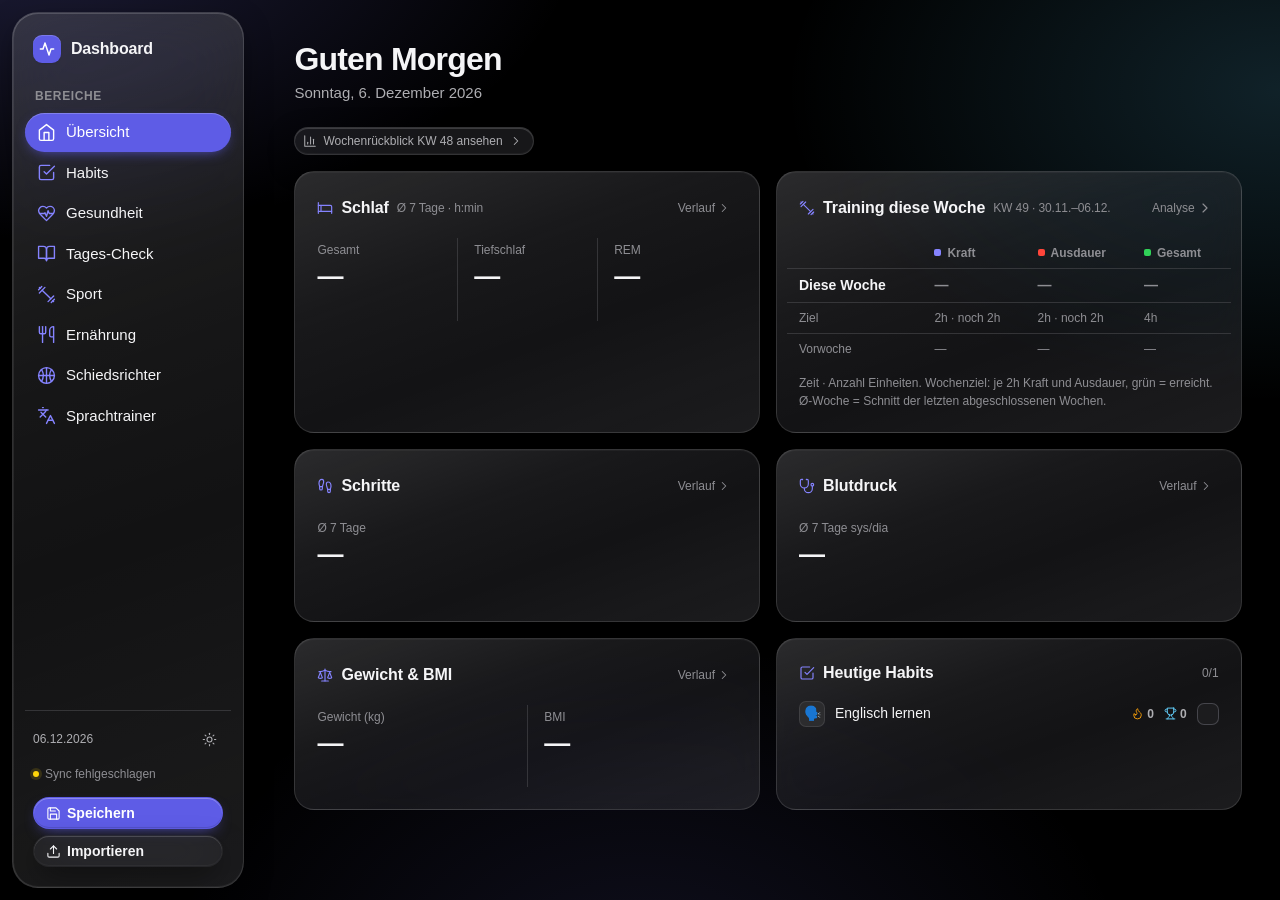
==== index.html @ 68d7990c "Analytics-Diagramme einheitlich: Farben aus Design-Tokens, Ziel-/Trendlinien, Tooltips im App-Stil C" ====
<!DOCTYPE html>
<html lang="de">
<head>
<meta charset="UTF-8">
<meta name="viewport" content="width=device-width, initial-scale=1.0, viewport-fit=cover">
<meta name="theme-color" content="#000000">
<meta name="apple-mobile-web-app-capable" content="yes">
<meta name="apple-mobile-web-app-status-bar-style" content="black-translucent">
<meta name="apple-mobile-web-app-title" content="Dashboard">
<title>Mein Dashboard</title>
<script src="vendor/chart-4.4.0.umd.min.js"></script>
<style>
  /* ===== Design-Tokens ===== */
  /* Apple-Systemfarben (iOS), Glas-Material nur für Navigation und Bedienelemente – Inhalte liegen auf ruhigen Karten */
  :root {
    --bg: #000000;
    --surface: #1c1c1e;
    --surface2: #2c2c2e;
    --surface3: #3a3a3c;
    --border: rgba(84,84,88,0.5);
    --border-strong: rgba(120,120,128,0.45);
    --card-edge: rgba(255,255,255,0.06);
    --accent: #8583ff;
    --accent-hover: #9795ff;
    --accent-soft: rgba(133,131,255,0.18);
    --accent-fill: #5e5ce6; --accent-fill-hover: #5250d8;  /* Flächen mit weißer Schrift: ≥ 4,5:1 */
    --accent2: #64d2ff;
    --green: #30d158;
    --red: #ff453a;
    --yellow: #ffd60a;
    --green-soft: rgba(48,209,88,0.15);
    --red-soft: rgba(255,69,58,0.15);
    --yellow-soft: rgba(255,214,10,0.14);
    --meal-fruehstueck: #ff9f0a; --meal-mittag: #30d158; --meal-abend: #8583ff; --meal-snack: #ff375f;
    --text: #f5f5f7;
    --text-2: #aeaeb2;
    --muted: #8e8e93;
    --radius: 20px;
    --radius-sm: 12px;
    --shadow: inset 0 1px 0 rgba(255,255,255,0.04);
    --shadow-lg: 0 24px 64px -12px rgba(0,0,0,0.7);
    /* Liquid Glass */
    --glass: rgba(44,44,48,0.52);
    --glass-strong: rgba(30,30,32,0.82);
    --glass-edge: rgba(255,255,255,0.12);
    --glass-hl: rgba(255,255,255,0.16);
    --glass-shadow: 0 10px 30px -6px rgba(0,0,0,0.55);
    --glass-blur: blur(24px) saturate(180%);
    --card-glass: rgba(38,38,42,0.5);
    --card-blur: blur(18px) saturate(170%);
    --glass-sheen: linear-gradient(160deg, rgba(255,255,255,0.10), rgba(255,255,255,0.02) 38%, transparent 60%, rgba(255,255,255,0.04));
    --seg-thumb: rgba(118,118,128,0.42);
    --font: -apple-system, BlinkMacSystemFont, 'SF Pro Text', 'Segoe UI', Roboto, 'Helvetica Neue', sans-serif;
    color-scheme: dark;
  }
  :root.light {
    --bg: #f2f2f7;
    --surface: #ffffff;
    --surface2: #f2f2f7;
    --surface3: #e5e5ea;
    --border: rgba(60,60,67,0.14);
    --border-strong: rgba(60,60,67,0.26);
    --card-edge: rgba(0,0,0,0.04);
    --accent: #5856d6;
    --accent-hover: #4b49c8;
    --accent-soft: rgba(88,86,214,0.1);
    --accent-fill: #5856d6; --accent-fill-hover: #4b49c8;
    --accent2: #0071a4;
    --green: #248a3d;
    --red: #d70015;
    --yellow: #b25000;
    --green-soft: rgba(36,138,61,0.1);
    --red-soft: rgba(215,0,21,0.08);
    --yellow-soft: rgba(255,149,0,0.12);
    --meal-fruehstueck: #c93400; --meal-mittag: #248a3d; --meal-abend: #5856d6; --meal-snack: #d30f45;
    --text: #1d1d1f;
    --text-2: #48484a;
    --muted: #6e6e73;
    --shadow: 0 1px 2px rgba(0,0,0,0.04), 0 6px 20px -8px rgba(0,0,0,0.08);
    --shadow-lg: 0 20px 50px -10px rgba(0,0,0,0.18);
    --glass: rgba(255,255,255,0.6);
    --glass-strong: rgba(250,250,252,0.86);
    --glass-edge: rgba(255,255,255,0.75);
    --glass-hl: rgba(255,255,255,0.95);
    --glass-shadow: 0 8px 28px -6px rgba(0,0,0,0.14), 0 1px 2px rgba(0,0,0,0.05);
    --card-glass: rgba(255,255,255,0.58);
    --glass-sheen: linear-gradient(160deg, rgba(255,255,255,0.7), rgba(255,255,255,0.15) 40%, transparent 62%, rgba(255,255,255,0.3));
    --seg-thumb: #ffffff;
    color-scheme: light;
  }
  * { box-sizing: border-box; margin: 0; padding: 0; }
  html { -webkit-text-size-adjust: 100%; }
  body { background: var(--bg); color: var(--text); font-family: var(--font); font-size: 14px; line-height: 1.5; min-height: 100vh; overflow-x: hidden; -webkit-font-smoothing: antialiased; -moz-osx-font-smoothing: grayscale; }
  /* Farbiger Grund, damit das Glas etwas zum Brechen hat */
  body::before { content: ''; position: fixed; inset: 0; z-index: -1; pointer-events: none; background: radial-gradient(900px 520px at 0% -10%, color-mix(in srgb, var(--accent) 24%, transparent), transparent 65%), radial-gradient(760px 480px at 100% 10%, color-mix(in srgb, var(--accent2) 16%, transparent), transparent 65%), radial-gradient(700px 500px at 50% 110%, color-mix(in srgb, var(--accent) 12%, transparent), transparent 70%); }
  button, input, select, textarea { font-family: inherit; }
  ::selection { background: var(--accent-soft); }
  :focus-visible { outline: 2px solid var(--accent); outline-offset: 2px; }

  /* Icons (SVG-Sprite) */
  .i { width: 16px; height: 16px; flex-shrink: 0; fill: none; stroke: currentColor; stroke-width: 1.75; stroke-linecap: round; stroke-linejoin: round; vertical-align: -3px; }

  /* ===== Layout ===== */
  .app { display: flex; min-height: 100vh; }
  .sidebar { width: 232px; border-radius: 26px; padding: 20px 12px; position: fixed; top: 12px; left: 12px; height: calc(100vh - 24px); display: flex; flex-direction: column; z-index: 10; }
  .main { margin-left: 256px; padding: 40px clamp(24px, 3vw, 40px) 48px; flex: 1; max-width: 1280px; min-width: 0; } /* min-width:0 – sonst drücken breite Tabellen das Flex-Kind über den Viewport hinaus */
  .logo { display: flex; align-items: center; gap: 10px; padding: 2px 8px 20px; font-size: 16px; font-weight: 600; letter-spacing: -0.2px; color: var(--text); }
  .logo-mark { width: 28px; height: 28px; border-radius: 9px; background: var(--accent-fill); color: #fff; display: inline-flex; align-items: center; justify-content: center; box-shadow: inset 0 1px 0 rgba(255,255,255,0.18), 0 1px 2px rgba(0,0,0,0.06); }
  .logo-mark .i { width: 16px; height: 16px; stroke-width: 2.2; vertical-align: 0; }
  .nav-label { font-size: 12px; font-weight: 600; color: var(--muted); letter-spacing: 0.6px; text-transform: uppercase; padding: 4px 10px 8px; }
  /* Navigation sind echte Buttons (Tastatur, VoiceOver) – Browser-Button-Optik zurücksetzen */
  .nav-item, .tab-item { background: none; border: 0; font-family: inherit; line-height: inherit; }
  .nav-item { width: 100%; text-align: left; }
  .nav-item { position: relative; display: flex; align-items: center; gap: 10px; padding: 8px 12px; margin-bottom: 2px; cursor: pointer; color: var(--text); font-size: 15px; font-weight: 500; border-radius: 999px; user-select: none; transition: background 0.2s ease, color 0.2s ease; }
  .nav-item .i { width: 19px; height: 19px; color: var(--accent); }
  .nav-item:hover { background: color-mix(in srgb, var(--text) 7%, transparent); }
  .nav-item.active { color: #fff; background: var(--accent-fill); box-shadow: inset 0 1px 0 rgba(255,255,255,0.22), 0 4px 14px -6px var(--accent-fill); }
    .nav-item.active .i { color: #fff; }
  .sidebar-footer { margin-top: auto; padding: 14px 8px 0; border-top: 1px solid var(--border); display: flex; flex-direction: column; gap: 6px; }
  .sidebar-meta { display: flex; align-items: center; justify-content: space-between; gap: 8px; margin-bottom: 6px; }
  .date-display { font-size: 12px; color: var(--text-2); font-weight: 500; font-variant-numeric: tabular-nums; }
  .sync-status { display: inline-flex; align-items: center; gap: 6px; font-size: 12px; color: var(--muted); }
  .sync-status::before { content: ''; width: 6px; height: 6px; border-radius: 50%; background: var(--muted); flex-shrink: 0; }
  .sync-status.ok::before { background: var(--green); box-shadow: 0 0 0 3px var(--green-soft); }
  .sync-status.warn::before { background: var(--yellow); box-shadow: 0 0 0 3px var(--yellow-soft); }
  .sidebar-footer .btn { width: 100%; justify-content: flex-start; }
  .sidebar-actions { display: grid; grid-template-columns: 1fr 1fr; gap: 6px; }
  .sidebar-actions .btn { justify-content: center; }

  /* Mobile-Kopfzeile & Tab-Leiste (nur auf kleinen Screens sichtbar) */
  .mobile-header { display: none; }
  .tabbar { display: none; }

  /* ===== Liquid Glass: Navigation & Bedienelemente ===== */
  .sidebar, .mobile-header, .tabbar, .subnav, .seg, .btn-secondary, .review-link, .toast, .modal, .mobile-actions .btn {
    background: var(--glass); -webkit-backdrop-filter: var(--glass-blur); backdrop-filter: var(--glass-blur);
    border: 1px solid var(--glass-edge); box-shadow: inset 0 1px 0 var(--glass-hl), inset 0 -1px 0 rgba(255,255,255,0.04), var(--glass-shadow);
  }
  .modal { background: var(--glass-strong); box-shadow: inset 0 1px 0 var(--glass-hl), var(--shadow-lg); }
  .subnav, .seg { box-shadow: inset 0 1px 0 var(--glass-hl), 0 1px 3px rgba(0,0,0,0.08); }
  .mobile-actions .btn-primary { background: var(--accent-fill); border-color: transparent; }
  /* Dock: dünneres Glas mit Lichtkante oben und Glanz, damit der Grund durchscheint */
  .sidebar, .tabbar { background: var(--glass-sheen), color-mix(in srgb, var(--glass) 78%, transparent); -webkit-backdrop-filter: blur(30px) saturate(200%); backdrop-filter: blur(30px) saturate(200%); box-shadow: inset 0 1px 0 var(--glass-hl), inset 1px 0 0 color-mix(in srgb, var(--glass-hl) 50%, transparent), inset 0 -1px 0 rgba(255,255,255,0.06), var(--glass-shadow); }
  /* Kacheln: Glas statt deckender Fläche */
  .card, .subnav-tiles .subnav-btn { background: var(--glass-sheen), var(--card-glass); -webkit-backdrop-filter: var(--card-blur, var(--glass-blur)); backdrop-filter: var(--card-blur, var(--glass-blur)); border-color: var(--glass-edge); box-shadow: inset 0 1px 0 var(--glass-hl), var(--glass-shadow); }
  /* Wer weniger Transparenz eingestellt hat, bekommt deckende Flächen */
  @media (prefers-reduced-transparency: reduce) {
    :root, :root.light { --glass: var(--surface); --glass-strong: var(--surface); --card-glass: var(--surface); --glass-sheen: none; }
    .card, .subnav-tiles .subnav-btn, .sidebar, .mobile-header, .tabbar, .subnav, .seg, .btn-secondary, .review-link, .toast, .modal, .modal-actions, .mobile-actions .btn { -webkit-backdrop-filter: none; backdrop-filter: none; }
    body::before { display: none; }
  }

  /* ===== Pages ===== */
  .page { display: none; }
  .page.active { display: block; }
  .page-title { font-size: 32px; font-weight: 700; letter-spacing: -0.8px; line-height: 1.2; margin-bottom: 4px; }
  .page-sub { color: var(--text-2); font-size: 15px; margin-bottom: 28px; }

  /* ===== Cards ===== */
  .card { border: 1px solid var(--glass-edge); border-radius: var(--radius); padding: 22px; box-shadow: var(--shadow); }
  .card-title { display: flex; align-items: center; gap: 8px; font-size: 16px; font-weight: 600; color: var(--text); letter-spacing: -0.1px; margin-bottom: 16px; }
  .card-sub { color: var(--muted); font-weight: 500; font-size: 12px; }
  .card-title .i { color: var(--accent); }
  .section-header .card-title { margin-bottom: 0; }
  .card-foot { font-size: 12px; color: var(--muted); margin-top: 10px; }
  .gap-hint { margin: -8px 0 16px; font-size: 12px; color: var(--yellow); }
  .gap-hint[hidden] { display: none; }
  /* Wochenrückblick (montags oben auf der Übersicht) */
  .review-link { display: inline-flex; align-items: center; gap: 6px; margin: -8px 0 16px; padding: 6px 10px 6px 8px; border-radius: 999px; color: var(--text-2); font-size: 12px; font-weight: 500; cursor: pointer; }
  .review-link .i { width: 14px; height: 14px; vertical-align: 0; }
  .review-link:hover { color: var(--text); border-color: var(--border-strong); }
  .review-link[hidden], .week-review[hidden] { display: none; }
  .week-review { margin-bottom: 16px; }
  .week-review-nav { margin-left: auto; display: flex; gap: 2px; }
  .week-review-nav .icon-btn:hover { background: var(--surface2); color: var(--text); }
  .week-review-nav .icon-btn:disabled { opacity: .35; cursor: default; background: transparent; }
  /* Kopf: Ring mit erreichten Wochenzielen + Fazit, Fläche je nach Gesamtton getönt */
  .wr-hero { display: flex; gap: 16px; align-items: center; margin-bottom: 12px; padding: 16px; border-radius: var(--radius-sm); border: 1px solid var(--border); background: linear-gradient(135deg, var(--surface3), var(--surface2)); }
  .wr-hero.tone-good { background: linear-gradient(135deg, var(--green-soft), var(--surface2) 70%); border-color: color-mix(in srgb, var(--green) 30%, var(--border)); }
  .wr-hero.tone-warn { background: linear-gradient(135deg, var(--yellow-soft), var(--surface2) 70%); border-color: color-mix(in srgb, var(--yellow) 30%, var(--border)); }
  .wr-hero.tone-bad { background: linear-gradient(135deg, var(--red-soft), var(--surface2) 70%); border-color: color-mix(in srgb, var(--red) 30%, var(--border)); }
  .wr-ring { position: relative; flex: none; width: 88px; height: 88px; }
  .wr-ring svg { width: 100%; height: 100%; }
  .wr-ring circle { fill: none; stroke-width: 7; }
  .wr-ring .bg { stroke: var(--border); }
  .wr-ring .fg { stroke: var(--accent); stroke-linecap: round; transition: stroke-dasharray .6s ease-out; }
  .wr-ring.is-good .fg { stroke: var(--green); }
  .wr-ring.is-warn .fg { stroke: var(--yellow); }
  .wr-ring.is-bad .fg { stroke: var(--red); }
  .wr-ring-txt { position: absolute; inset: 0; display: flex; flex-direction: column; align-items: center; justify-content: center; line-height: 1.1; }
  .wr-ring-txt b { font-size: 26px; font-weight: 800; color: var(--text); font-variant-numeric: tabular-nums; }
  .wr-ring-txt span { font-size: 11px; color: var(--muted); }
  .wr-hero-main { display: flex; flex-direction: column; gap: 6px; min-width: 0; }
  .wr-hero-kicker { display: flex; flex-wrap: wrap; gap: 4px 8px; align-items: baseline; font-size: 12px; font-weight: 600; color: var(--muted); }
  .wr-hero-verdict { font-size: 17px; font-weight: 700; color: var(--text); line-height: 1.35; }
  .wr-hero-pills { display: flex; flex-wrap: wrap; gap: 6px; }
  .wr-pill { display: inline-flex; align-items: center; gap: 6px; padding: 3px 10px; border-radius: 999px; font-size: 12px; font-weight: 500; color: var(--text-2); background: var(--surface); border: 1px solid var(--border); }
  .wr-pill b { font-weight: 700; font-variant-numeric: tabular-nums; }
  .wr-pill .i { width: 13px; height: 13px; }
  .wr-pill.watch { color: var(--yellow); background: var(--yellow-soft); border-color: transparent; }
  .wr-pill.alert { color: var(--red); background: var(--red-soft); border-color: transparent; }
  .up { color: var(--green); } .down { color: var(--red); }
  @media (max-width: 600px) {
    .wr-hero { gap: 12px; padding: 12px; align-items: flex-start; }
    .wr-ring { width: 72px; height: 72px; }
    .wr-ring-txt b { font-size: 22px; }
    .wr-hero-verdict { font-size: 15px; }
  }
  @media (prefers-reduced-motion: reduce) { .wr-ring .fg { transition: none; } }
  .wr-summary { display: flex; flex-direction: column; gap: 6px; margin-bottom: 12px; padding: 12px; border-radius: var(--radius-sm); background: var(--surface2); border: 1px solid var(--border); }
  .wr-line { display: flex; gap: 12px; align-items: baseline; font-size: 13px; line-height: 1.5; color: var(--text-2); }
  .wr-line b { flex: none; width: 128px; font-size: 12px; font-weight: 600; }
  .wr-line.good b { color: var(--green); }
  .wr-line.watch b { color: var(--yellow); }
  .wr-line.focus b { color: var(--accent); }
  @media (max-width: 600px) { .wr-line { flex-direction: column; gap: 0; } }
  .wr-sub { display: block; margin-top: 2px; font-size: 12px; color: var(--muted); font-weight: 400; line-height: 1.4; }
  .wr-head { font-size: 12px; font-weight: 600; color: var(--muted); }
  .wr-note { font-size: 12px; color: var(--muted); }
  .wr-insights { margin: 12px 0 0; }
  .wr-delta { font-size: 12px; color: var(--muted); font-variant-numeric: tabular-nums; }
  .wr-delta.better { color: var(--green); }
  .wr-delta.worse { color: var(--yellow); }
  /* Lebensstil & Vitalwerte: Name + Werte links, Veränderungsbalken rechts (Mitte = keine Veränderung) */
  .wr-life-grid { display: grid; grid-template-columns: 1fr 1fr; gap: 12px 24px; margin-top: 4px; }
  .wr-group-head { display: flex; justify-content: space-between; align-items: baseline; gap: 8px; padding-bottom: 6px; margin-bottom: 2px; border-bottom: 1px solid var(--border); font-size: 12px; font-weight: 600; color: var(--text-2); }
  .wr-count { display: flex; gap: 8px; font-weight: 700; font-variant-numeric: tabular-nums; }
  .wr-item { display: grid; grid-template-columns: 24px minmax(0, 1fr) 38%; gap: 10px; align-items: center; padding: 6px 0; font-size: 13px; color: var(--text); }
  .wr-item + .wr-item { border-top: 1px solid color-mix(in srgb, var(--border) 50%, transparent); }
  .wr-item .n { min-width: 0; font-weight: 500; }
  .wr-item .v { display: block; font-size: 12px; font-weight: 400; color: var(--muted); font-variant-numeric: tabular-nums; white-space: nowrap; }
  .wr-st { display: grid; place-items: center; width: 24px; height: 24px; border-radius: 50%; font-size: 13px; font-weight: 700; background: var(--surface3); color: var(--muted); }
  .wr-st.st-better { background: var(--green-soft); color: var(--green); }
  .wr-st.st-worse { background: var(--red-soft); color: var(--red); }
  .wr-chg { position: relative; height: 8px; border-radius: 4px; background: var(--surface3); }
  .wr-chg::after { content: ''; position: absolute; left: 50%; top: -3px; bottom: -3px; width: 1px; background: var(--border-strong); }
  .wr-chg > span { position: absolute; top: 0; bottom: 0; background: var(--muted); }
  .wr-chg > .r { left: 50%; border-radius: 0 4px 4px 0; }
  .wr-chg > .l { right: 50%; border-radius: 4px 0 0 4px; }
  .wr-chg > .st-better { background: var(--green); }
  .wr-chg > .st-worse { background: var(--red); }
  .wr-chg > .st-stable { opacity: .5; }
  @media (max-width: 600px) { .wr-life-grid { grid-template-columns: 1fr; } .wr-item { grid-template-columns: 24px minmax(0, 1fr) 34%; } }
  /* Medizinischer Check */
  .wr-flag { display: flex; gap: 10px; align-items: flex-start; padding: 10px 12px; border-radius: var(--radius-sm); font-size: 13px; line-height: 1.45; color: var(--text-2); background: var(--surface3); }
  .wr-flag .i { flex: none; width: 18px; height: 18px; margin-top: 1px; }
  .wr-flag b { display: block; font-size: 13px; font-weight: 700; color: var(--text); }
  .wr-flag.watch { background: var(--yellow-soft); } .wr-flag.watch .i { color: var(--yellow); }
  .wr-flag.alert { background: var(--red-soft); } .wr-flag.alert .i, .wr-flag.alert b { color: var(--red); }
  .wr-flag.good { background: var(--green-soft); } .wr-flag.good .i { color: var(--green); }
  /* Kennzahl-Kacheln: Farbe am linken Rand + Bewertungspille, damit es nicht nur über Farbe läuft */
  .wr-tiles-head { margin: 4px 0 8px; }
  .wr-tiles { display: grid; grid-template-columns: repeat(auto-fill, minmax(200px, 1fr)); gap: 10px; }
  .wr-tile { display: flex; flex-direction: column; gap: 8px; min-width: 0; padding: 12px; border-radius: var(--radius-sm); background: var(--surface2); border: 1px solid var(--border); border-top: 3px solid var(--border-strong); }
  .wr-tile.is-good { border-top-color: var(--green); }
  .wr-tile.is-warn { border-top-color: var(--yellow); }
  .wr-tile.is-bad { border-top-color: var(--red); }
  .wr-tile-top { display: flex; justify-content: space-between; align-items: flex-start; gap: 6px; flex-wrap: wrap; }
  .wr-tile-name { font-size: 12px; font-weight: 600; color: var(--muted); }
  .wr-tile-top [class^="rating-"] { font-size: 11px; padding: 1px 8px 1px 7px; white-space: normal; }
  .wr-tile-val { font-size: 20px; font-weight: 800; color: var(--text); font-variant-numeric: tabular-nums; line-height: 1.25; letter-spacing: -.01em; }
  .wr-goal { height: 6px; border-radius: 3px; background: var(--surface3); overflow: hidden; }
  .wr-goal > span { display: block; height: 100%; border-radius: 3px; background: var(--accent); }
  .wr-tile.is-good .wr-goal > span { background: var(--green); }
  .wr-tile.is-warn .wr-goal > span { background: var(--yellow); }
  .wr-tile.is-bad .wr-goal > span { background: var(--red); }
  .wr-trend { position: relative; height: 30px; }
  .wr-trend svg { display: block; width: 100%; height: 100%; overflow: visible; }
  .wr-trend polyline { fill: none; stroke: var(--accent); stroke-width: 2; stroke-linejoin: round; vector-effect: non-scaling-stroke; }
  .wr-trend polygon { fill: var(--accent-soft); stroke: none; }
  .wr-trend .dot { position: absolute; width: 7px; height: 7px; margin: -3.5px 0 0 -3.5px; border-radius: 50%; background: var(--accent); box-shadow: 0 0 0 2px var(--surface2); }
  .wr-tile-foot { display: flex; flex-direction: column; gap: 2px; font-size: 12px; color: var(--muted); margin-top: auto; padding-top: 8px; border-top: 1px solid var(--border); }
  .wr-tile-delta { white-space: nowrap; }
  .wr-tile-delta .wr-delta { font-size: 13px; font-weight: 700; }
  @media (max-width: 600px) {
    .wr-tiles { grid-template-columns: 1fr 1fr; gap: 8px; }
    .wr-tile { padding: 10px; }
    .wr-tile-val { font-size: 17px; }
  }
  /* Drill-down aus Übersichtskarten */
  .card-link { margin-left: auto; display: inline-flex; align-items: center; gap: 2px; height: 28px; padding: 0 6px 0 8px; border: none; border-radius: 6px; background: transparent; color: var(--muted); font-size: 12px; font-weight: 500; cursor: pointer; white-space: nowrap; position: relative; }
  .card-link::before { content: ''; position: absolute; left: 50%; top: 50%; width: max(100%, 44px); height: 44px; transform: translate(-50%, -50%); }
  .card-link:hover { color: var(--text); background: var(--surface2); }
  .card-title .card-link .i { width: 14px; height: 14px; color: currentColor; vertical-align: 0; }
  .as-of { color: var(--muted); font-weight: 400; }
  .as-of:not(:empty)::before { content: '· '; }

  /* Grid */
  .grid-2 { display: grid; grid-template-columns: 1fr 1fr; gap: 16px; }
  .grid-2 > .card, .grid-3 > .card, .grid-4 > .card, .analytics-grid > .card, .overview-groups > .card, .overview-bottom > .card { min-width: 0; } /* Tabellen in Karten scrollen, statt die Spalte aufzuweiten */
  .grid-3 { display: grid; grid-template-columns: 1fr 1fr 1fr; gap: 16px; }
  .grid-4 { display: grid; grid-template-columns: repeat(auto-fit, minmax(min(100%, 200px), 1fr)); gap: 16px; }
  .col-span-2 { grid-column: span 2; }

  /* ===== Stat / KPI ===== */
  .stat { display: flex; flex-direction: column; align-items: flex-start; gap: 4px; padding: 4px 0; min-width: 0; }
  .stat-label { order: -1; font-size: 12px; color: var(--muted); font-weight: 500; line-height: 1.35; }
  .stat-value { font-size: 28px; font-weight: 600; letter-spacing: -0.9px; line-height: 1.1; font-variant-numeric: tabular-nums; color: var(--text); }
  .stat-delta { font-size: 12px; font-weight: 500; min-height: 22px; display: inline-flex; align-items: center; }
  .stat-delta:empty { visibility: hidden; }
  .stat.mini .stat-value { font-size: 26px; }
  .stat-sub { font-size: 11px; color: var(--muted); font-variant-numeric: tabular-nums; line-height: 1.3; }
  .stat-sub:empty { display: none; }
  /* Schiri: Spiele je Liga */
  .liga-tiles { display: grid; grid-template-columns: repeat(auto-fit, minmax(120px, 1fr)); gap: 10px; margin-bottom: 20px; }
  .liga-tile { background: var(--surface2); border: 1px solid var(--border); border-radius: var(--radius-sm); padding: 12px 14px; display: flex; flex-direction: column; gap: 2px; min-width: 0; }
  .liga-tile-label { display: flex; align-items: center; gap: 6px; font-size: 12px; font-weight: 500; color: var(--text-2); white-space: nowrap; }
  .liga-tile-value { font-size: 26px; font-weight: 600; letter-spacing: -0.8px; line-height: 1.15; font-variant-numeric: tabular-nums; }
  .liga-tile-pct { font-size: 12px; color: var(--muted); font-variant-numeric: tabular-nums; }
  .liga-tile.is-zero .liga-tile-value { color: var(--muted); }
  .liga-dot { width: 8px; height: 8px; border-radius: 2px; flex: none; }
  .liga-rows { display: flex; flex-direction: column; gap: 10px; }
  .liga-row { display: grid; grid-template-columns: 64px 1fr 36px; align-items: center; gap: 12px; font-variant-numeric: tabular-nums; }
  .liga-row-year { font-size: 13px; font-weight: 600; }
  .liga-row-total { font-size: 13px; font-weight: 600; text-align: right; }
  .liga-bar { display: flex; height: 24px; border-radius: 6px; overflow: hidden; background: var(--surface3); gap: 2px; }
  .liga-seg { display: flex; align-items: center; justify-content: center; min-width: 4px; font-size: 11px; font-weight: 600; color: #0b0b0d; overflow: hidden; white-space: nowrap; }
  :root.light .liga-seg { color: #fff; }
  /* Schiedsrichter-Seite */
  #page-schiri .page-head { margin-bottom: 20px; }
  .games-head .search-label { position: absolute; width: 1px; height: 1px; overflow: hidden; clip: rect(0 0 0 0); }
  .page-actions { display: flex; gap: 8px; }
  .season-chips { display: flex; gap: 6px; flex-wrap: wrap; margin-bottom: 16px; }
  .season-chips:empty { display: none; }
  .season-chip { min-height: 36px; padding: 0 14px; border-radius: 999px; border: 1px solid var(--border); background: transparent; color: var(--text-2); font-size: 13px; font-weight: 500; cursor: pointer; font-variant-numeric: tabular-nums; }
  .season-chip:hover { color: var(--text); border-color: var(--border-strong); }
  .season-chip.active { background: var(--accent-soft); color: var(--accent); border-color: transparent; }
  .schiri-kpis { display: grid; grid-template-columns: repeat(4, minmax(0, 1fr)); gap: 12px; margin-bottom: 16px; }
  .schiri-kpis .kpi { display: flex; flex-direction: column; gap: 4px; min-width: 0; }
  .kpi-label { font-size: 12px; font-weight: 500; color: var(--muted); }
  .kpi-value { font-size: 26px; font-weight: 600; letter-spacing: -0.8px; line-height: 1.15; font-variant-numeric: tabular-nums; }
  .kpi-note, .kpi-delta { font-size: 12px; color: var(--muted); line-height: 1.4; font-variant-numeric: tabular-nums; }
  .kpi-delta.up { color: var(--green); }
  .kpi-delta.down { color: var(--text-2); }
  .schiri-grid { display: grid; grid-template-columns: 1fr 1fr; gap: 16px; margin-bottom: 16px; }
  .schiri-grid > .card { min-width: 0; }
  .liga-row.sel .liga-row-year { color: var(--accent); }
  .schiri-grid .liga-tiles { grid-template-columns: repeat(auto-fit, minmax(96px, 1fr)); gap: 8px; }
  .schiri-grid .liga-tile { padding: 10px 12px; }
  .games-head { flex-wrap: wrap; gap: 12px; }
  .games-search { width: min(100%, 280px); height: 36px; }
  .games-month { display: flex; justify-content: space-between; gap: 12px; padding: 16px 0 8px; font-size: 12px; font-weight: 600; color: var(--muted); text-transform: uppercase; letter-spacing: 0.04em; border-bottom: 1px solid var(--border); font-variant-numeric: tabular-nums; }
  .games-month:first-child { padding-top: 0; }
  .game { display: grid; grid-template-columns: 44px minmax(0, 1fr) auto; column-gap: 14px; align-items: center; padding: 12px 0; border-bottom: 1px solid var(--border); }
  .game:last-child { border-bottom: none; }
  .game-date { display: flex; flex-direction: column; align-items: center; justify-content: center; height: 44px; border-radius: 10px; background: var(--surface2); border: 1px solid var(--border); line-height: 1; }
  .game-date b { font-size: 16px; font-weight: 700; font-variant-numeric: tabular-nums; }
  .game-date span { font-size: 10px; font-weight: 600; color: var(--muted); text-transform: uppercase; margin-top: 3px; }
  .game-teams { font-size: 14px; font-weight: 600; line-height: 1.35; overflow-wrap: anywhere; }
  .game-teams span { color: var(--muted); font-weight: 400; }
  .game-meta { display: flex; flex-wrap: wrap; align-items: center; gap: 2px 6px; margin-top: 4px; font-size: 12px; color: var(--muted); }
  .game-meta .dot { opacity: .6; }
  .liga-chip { --c: var(--muted); display: inline-flex; padding: 1px 7px; border-radius: 6px; font-size: 11px; font-weight: 600; color: var(--c); background: color-mix(in srgb, var(--c) 14%, transparent); }
  :root.light .liga-chip { color: color-mix(in srgb, var(--c) 72%, #000); }
  .game-side { display: flex; align-items: center; gap: 6px; }
  .game-sum { font-size: 14px; font-weight: 600; font-variant-numeric: tabular-nums; white-space: nowrap; margin-right: 4px; }
  .game-actions { display: flex; }
  .game .schiri-notes { grid-column: 2 / -1; margin-top: 10px; padding: 10px 12px; border-radius: var(--radius-sm); background: var(--surface2); border: 1px solid var(--border); }
  /* Sport-Verlauf: Einheiten wie die Spiele-Liste, Übungen klappen darunter auf */
  .sport-sess-toggle { min-width: 0; padding: 0; border: none; background: none; color: inherit; font: inherit; text-align: left; cursor: pointer; border-radius: var(--radius-sm); }
  .sport-sess-toggle .game-teams::after { content: ''; display: inline-block; width: 6px; height: 6px; margin: 0 0 2px 8px; border-right: 1.5px solid var(--muted); border-bottom: 1.5px solid var(--muted); transform: rotate(45deg); transition: transform .2s ease; }
  .sport-sess.open .sport-sess-toggle .game-teams::after { transform: rotate(-135deg); margin-bottom: -1px; }
  .sport-exs { grid-column: 2 / -1; margin-top: 10px; padding: 4px 4px 4px 12px; border-radius: var(--radius-sm); background: var(--surface2); border: 1px solid var(--border); }
  .sport-ex { display: grid; grid-template-columns: minmax(0, 1fr) auto 40px; align-items: center; gap: 12px; min-height: 40px; font-size: 14px; font-variant-numeric: tabular-nums; }
  .sport-ex + .sport-ex { border-top: 1px solid var(--border); }
  .sport-ex-n { font-weight: 500; overflow-wrap: anywhere; }
  .sport-ex-v { display: flex; flex-wrap: wrap; gap: 2px 6px; justify-content: flex-end; color: var(--text-2); }
  .sport-ex-v .dot { opacity: .5; }
  .sport-ex-v .muted { color: var(--muted); }
  .season-chip .muted { opacity: .6; font-weight: 400; }
  .sport-log-foot { display: flex; flex-wrap: wrap; gap: 8px; justify-content: space-between; margin-top: 16px; }
  .sport-log-foot #sportLogMore[hidden] { display: none; }
  .sport-log-foot #sportLogMore[hidden] + .btn { margin-left: auto; }
  @media (max-width: 900px) { .schiri-kpis { grid-template-columns: repeat(2, minmax(0, 1fr)); } .schiri-grid { grid-template-columns: 1fr; } }
  @media (max-width: 640px) {
    .page-actions { width: 100%; } .page-actions .btn-primary { flex: 1; }
    .games-search { width: 100%; }
    .game { grid-template-columns: 44px minmax(0, 1fr); row-gap: 6px; }
    .game-side { grid-column: 2; justify-content: space-between; }
    .game .schiri-notes, .sport-exs { grid-column: 1 / -1; }
    .sport-ex { grid-template-columns: minmax(0, 1fr) 40px; row-gap: 0; }
    .sport-ex-v { grid-column: 1; grid-row: 2; justify-content: flex-start; padding-bottom: 8px; }
    .sport-ex .icon-btn { grid-column: 2; grid-row: 1 / span 2; }
    .kpi-value { font-size: 22px; }
  }
  /* Top 3 links untereinander, weitere Kollegen rechts untereinander */
  .kollegen-split { display: grid; grid-template-columns: 1fr; gap: 16px; }
  .kollegen-split.has-more { grid-template-columns: minmax(0, 3fr) minmax(0, 2fr); }
  .kollegen-list { display: flex; flex-direction: column; min-width: 0; }
  .kollege-row { display: grid; grid-template-columns: 36px minmax(0, 1fr) auto; gap: 10px; align-items: center; padding: 10px 0; border-bottom: 1px solid var(--border); }
  .kollege-row:first-child { padding-top: 0; }
  .kollege-row:last-child { border-bottom: none; padding-bottom: 0; }
  .kollege-avatar { width: 36px; height: 36px; border-radius: 50%; display: grid; place-items: center; background: var(--accent-soft); color: var(--accent); font-size: 12px; font-weight: 700; letter-spacing: .02em; }
  .kollege-name { font-size: 14px; font-weight: 600; overflow-wrap: anywhere; }
  .kollege-meta { font-size: 12px; color: var(--muted); margin-top: 1px; }
  .kollege-ligen { display: flex; flex-wrap: wrap; gap: 4px; margin-top: 5px; }
  .kollegen-more { min-width: 0; padding-left: 16px; border-left: 1px solid var(--border); }
  .kollegen-more-title { font-size: 12px; font-weight: 500; color: var(--muted); margin-bottom: 4px; }
  @media (max-width: 640px) { .kollegen-split.has-more { grid-template-columns: 1fr; } .kollegen-more { padding: 12px 0 0; border-left: none; border-top: 1px solid var(--border); } }
  .kollege-mini { display: flex; justify-content: space-between; gap: 8px; font-size: 13px; padding: 6px 0; min-width: 0; border-bottom: 1px solid var(--border); }
  .kollege-mini:last-child { border-bottom: none; }
  .kollege-mini-name { color: var(--text-2); overflow: hidden; text-overflow: ellipsis; white-space: nowrap; }
  .kollege-mini-count { font-weight: 600; font-variant-numeric: tabular-nums; }
  .kollege-count { display: flex; flex-direction: column; align-items: flex-end; line-height: 1.1; }
  .kollege-count b { font-size: 20px; font-weight: 600; font-variant-numeric: tabular-nums; }
  .kollege-count span { font-size: 11px; color: var(--muted); }
  .schiri-notes { display: flex; flex-direction: column; gap: 6px; white-space: normal; }
  .schiri-note { display: flex; gap: 12px; align-items: baseline; font-size: 13px; line-height: 1.5; color: var(--text-2); white-space: pre-line; }
  .schiri-note-label { display: inline-flex; align-items: center; gap: 5px; flex: none; width: 112px; font-size: 12px; font-weight: 600; white-space: nowrap; }
  .schiri-note-label .i { width: 13px; height: 13px; }
  .schiri-note.good .schiri-note-label { color: var(--green); }
  .schiri-note.bad .schiri-note-label { color: var(--yellow); }
  .schiri-note.next .schiri-note-label { color: var(--accent); }
  .schiri-note.video .schiri-note-label { color: var(--accent2); }
  .schiri-note a { color: var(--accent2); overflow-wrap: anywhere; }
  @media (max-width: 600px) { .schiri-note { flex-direction: column; gap: 0; } }
  .liga-row-head { font-size: 11px; font-weight: 500; color: var(--muted); text-transform: uppercase; letter-spacing: 0.04em; }
  /* Sparklines (Trend der letzten Einträge in den KPI-Karten) */
  .spark { margin-top: 14px; }
  .spark:empty { display: none; }
  .spark svg { display: block; width: 100%; height: 40px; overflow: visible; }
  .spark-meta { display: flex; justify-content: space-between; gap: 8px; white-space: nowrap; margin-top: 6px; font-size: 12px; color: var(--muted); font-variant-numeric: tabular-nums; }
  .kpi-card { display: flex; flex-direction: column; }
  .kpi-card .spark { margin-top: auto; padding-top: 14px; }
  .overview-groups { display: grid; grid-template-columns: 1fr 1fr; gap: 16px; }
  .overview-bottom { display: grid; grid-template-columns: 1fr 1fr 1.3fr 1.7fr; gap: 16px; }
  .stat-group-3 { display: grid; grid-template-columns: repeat(3, 1fr); gap: 0; }
  .stat-group-2 { display: grid; grid-template-columns: repeat(2, 1fr); gap: 0; }
  .stat-group-3 > .stat + .stat, .stat-group-2 > .stat + .stat { border-left: 1px solid var(--border); padding-left: 16px; }
  .up { color: var(--green); }
  .down { color: var(--red); }
  .neutral { color: var(--muted); }
  /* Bewertungen als dezente Status-Pills */
  .rating-good, .rating-warn, .rating-bad { display: inline-flex; align-items: center; gap: 6px; padding: 2px 9px 2px 8px; border-radius: 999px; font-size: 12px; font-weight: 500; white-space: nowrap; }
  .rating-good::before, .rating-warn::before, .rating-bad::before { content: ''; width: 6px; height: 6px; border-radius: 50%; background: currentColor; }
  .rating-good { color: var(--green); background: var(--green-soft); }
  .rating-warn { color: var(--yellow); background: var(--yellow-soft); }
  .rating-bad { color: var(--red); background: var(--red-soft); }

  /* ===== Buttons ===== */
  .btn { display: inline-flex; align-items: center; justify-content: center; gap: 8px; height: 38px; padding: 0 18px; border-radius: 999px; border: 1px solid transparent; cursor: pointer; font-size: 14px; font-weight: 600; line-height: 1; white-space: nowrap; transition: transform 0.2s cubic-bezier(.3,1.4,.6,1), background 0.15s, box-shadow 0.2s; }
  .btn:active { transform: scale(0.96); }
  .btn-primary { background: var(--accent-fill); color: #fff; box-shadow: inset 0 1px 0 rgba(255,255,255,0.28), inset 0 -1px 0 rgba(0,0,0,0.12), 0 6px 16px -8px var(--accent-fill); }
  .btn-primary:hover { background: var(--accent-fill-hover); }
  .btn-secondary { color: var(--text); }
  .btn-secondary:hover { background: color-mix(in srgb, var(--glass) 70%, var(--text) 8%); }
  .btn-ghost { background: transparent; color: var(--text-2); }
  .btn-ghost:hover { background: color-mix(in srgb, var(--text) 7%, transparent); color: var(--text); }
  .btn-sm { height: 32px; padding: 0 12px; font-size: 14px; gap: 6px; }
  .btn-danger { background: var(--red-soft); color: var(--red); }
  .btn-danger:hover { background: var(--red-soft); border-color: transparent; }
  .btn .i { width: 15px; height: 15px; vertical-align: 0; }
  /* Trefferfläche: kleine Bedienelemente bekommen eine unsichtbare 44px-Zone */
  .icon-btn, .habit-check, .val-del-btn, .cell-val { position: relative; }
  .icon-btn::before, .habit-check::before, .val-del-btn::before, .cell-val::before { content: ''; position: absolute; left: 50%; top: 50%; width: 44px; height: 44px; transform: translate(-50%, -50%); }
  /* Kompakte Icon-Buttons (Löschen, Entfernen …) */
  .icon-btn { display: inline-flex; align-items: center; justify-content: center; width: 28px; height: 28px; padding: 0; border: none; border-radius: 999px; background: transparent; color: var(--muted); cursor: pointer; transition: background 0.15s, color 0.15s; flex-shrink: 0; }
  .icon-btn .i { width: 15px; height: 15px; vertical-align: 0; }
  .icon-btn:hover { background: var(--red-soft); color: var(--red); }

  /* ===== Forms ===== */
  .form-group { margin-bottom: 16px; }
  .form-label { display: block; font-size: 14px; font-weight: 500; color: var(--text-2); margin-bottom: 6px; }
  .form-input { width: 100%; height: 40px; background: color-mix(in srgb, var(--surface3) 55%, var(--surface)); border: 1px solid transparent; border-radius: var(--radius-sm); padding: 0 12px; color: var(--text); font-size: 14px; outline: none; }
  .form-input:hover { border-color: var(--border-strong); }
  .form-input:focus { border-color: var(--accent); background: var(--surface); box-shadow: 0 0 0 4px var(--accent-soft); }
  .form-input::placeholder { color: var(--muted); opacity: 0.8; }
  textarea.form-input { height: auto; padding: 10px 12px; resize: vertical; min-height: 100px; line-height: 1.5; }
  select.form-input { cursor: pointer; appearance: none; -webkit-appearance: none; padding-right: 34px; background-image: url("data:image/svg+xml,%3Csvg xmlns='http://www.w3.org/2000/svg' width='16' height='16' viewBox='0 0 24 24' fill='none' stroke='%236f7789' stroke-width='2' stroke-linecap='round' stroke-linejoin='round'%3E%3Cpath d='m6 9 6 6 6-6'/%3E%3C/svg%3E"); background-repeat: no-repeat; background-position: right 10px center; }
  input[type="search"].form-input { padding-left: 38px; background-image: url("data:image/svg+xml,%3Csvg xmlns='http://www.w3.org/2000/svg' width='16' height='16' viewBox='0 0 24 24' fill='none' stroke='%236f7789' stroke-width='2' stroke-linecap='round' stroke-linejoin='round'%3E%3Ccircle cx='11' cy='11' r='8'/%3E%3Cpath d='m21 21-4.3-4.3'/%3E%3C/svg%3E"); background-repeat: no-repeat; background-position: 12px center; }
  .form-row { display: grid; grid-template-columns: 1fr 1fr; gap: 12px; }
  .form-row-3 { display: grid; grid-template-columns: 1fr 1fr 1fr; gap: 12px; }
  .form-hint { font-size: 12px; color: var(--muted); margin: 4px 0 4px; }
  .unit-row { display: flex; gap: 8px; align-items: center; }
  .unit-row .form-input { flex: 1; }
  .unit { color: var(--muted); font-size: 14px; white-space: nowrap; }

  /* Range slider */
  .slider-group { display: flex; align-items: center; gap: 12px; }
  .slider { flex: 1; -webkit-appearance: none; height: 6px; border-radius: 3px; background: var(--surface3); outline: none; }
  .slider::-webkit-slider-thumb { -webkit-appearance: none; width: 20px; height: 20px; border-radius: 50%; background: var(--accent); cursor: pointer; }
  .slider-value { min-width: 28px; text-align: center; font-weight: 600; font-size: 16px; }

  /* ===== Habits ===== */
  .habit-row { display: flex; align-items: center; padding: 12px 0; border-bottom: 1px solid var(--border); gap: 12px; }
  .habit-row:last-child { border-bottom: none; padding-bottom: 0; }
  .habit-row:first-child { padding-top: 0; }
  .habit-row.compact { padding: 8px 0; gap: 10px; }
  .habit-row.compact:first-child { padding-top: 0; }
  .habit-emoji { width: 32px; height: 32px; border-radius: 9px; background: var(--surface2); border: 1px solid var(--border); display: inline-flex; align-items: center; justify-content: center; font-size: 16px; flex-shrink: 0; }
  .habit-row.compact .habit-emoji { width: 26px; height: 26px; font-size: 14px; border-radius: 7px; }
  .habit-name { flex: 1; font-size: 14px; font-weight: 500; min-width: 0; }
  .habit-row.compact .habit-name { font-size: 14px; }
  .habit-goal { font-size: 12px; color: var(--muted); }
  .habit-streak { display: inline-flex; align-items: center; gap: 3px; font-size: 12px; color: var(--text-2); font-weight: 600; white-space: nowrap; font-variant-numeric: tabular-nums; }
  .habit-streak .i { width: 13px; height: 13px; color: #f59e0b; vertical-align: 0; }
  .habit-streak.longest .i { color: var(--accent2); }
  .habit-total { font-size: 12px; color: var(--muted); font-variant-numeric: tabular-nums; min-width: 28px; text-align: right; }
  .habit-check { width: 26px; height: 26px; border-radius: 8px; border: 1.5px solid var(--border-strong); display: flex; align-items: center; justify-content: center; cursor: pointer; transition: opacity 0.15s, transform 0.15s; flex-shrink: 0; background: var(--surface); }
  .habit-check:hover { border-color: var(--green); }
  .habit-check.done { background: var(--green); border-color: var(--green); }
  .habit-check.done::after { content: ''; width: 12px; height: 12px; background: url("data:image/svg+xml,%3Csvg xmlns='http://www.w3.org/2000/svg' viewBox='0 0 24 24' fill='none' stroke='%23ffffff' stroke-width='3.5' stroke-linecap='round' stroke-linejoin='round'%3E%3Cpath d='M20 6 9 17l-5-5'/%3E%3C/svg%3E") center/contain no-repeat; }
  .habit-check.sm { width: 22px; height: 22px; border-radius: 7px; }
  .habit-check.sm.done::after { width: 11px; height: 11px; }
  .habit-mini-grid { display: flex; gap: 3px; margin-left: 8px; }
  .habit-dot { width: 8px; height: 8px; border-radius: 2px; background: var(--surface3); }
  .habit-dot.done { background: var(--green); }
  .habit-dot.today { border: 1px solid var(--accent); }
  .habit-hist th { text-align: center; padding: 0 3px 10px; font-size: 12px; font-weight: 500; color: var(--muted); font-variant-numeric: tabular-nums; }
  .habit-hist th:first-child { text-align: left; min-width: 150px; padding-left: 0; }
  .habit-hist td { text-align: center; padding: 4px 3px; }
  .habit-hist td:first-child { text-align: left; padding: 6px 12px 6px 0; font-size: 14px; font-weight: 500; white-space: nowrap; }
  .habit-day-dot { width: 22px; height: 22px; border-radius: 6px; background: var(--surface3); margin: auto; cursor: pointer; transition: transform 0.1s, opacity 0.1s; }
  .habit-day-dot.done { background: var(--green); }
  .habit-day-dot.today { box-shadow: 0 0 0 2px var(--surface), 0 0 0 3.5px var(--accent); }
  .habit-day-dot:hover { opacity: 0.8; transform: scale(1.1); }

  /* ===== Journal ===== */
  .journal-entry { padding: 16px 0; border-bottom: 1px solid var(--border); }
  .journal-entry:first-child { padding-top: 0; }
  .journal-entry:last-child { border-bottom: none; }
  .journal-date { font-size: 12px; color: var(--muted); font-weight: 500; margin-bottom: 4px; }
  .journal-mood { display: inline-block; font-size: 12px; color: var(--text-2); margin-right: 8px; }
  .journal-text { max-width: 70ch; font-size: 14px; color: var(--text); line-height: 1.6; margin-top: 8px; }
  /* Tages-Check */
  .check-date { width: auto; height: 36px; }
  .check-card .search-label { position: absolute; width: 1px; height: 1px; overflow: hidden; clip: rect(0 0 0 0); }
  .check-sec { display: flex; align-items: center; gap: 6px; margin: 4px 0 10px; font-size: 12px; font-weight: 600; color: var(--muted); text-transform: uppercase; letter-spacing: .04em; }
  .check-sec .i { width: 14px; height: 14px; }
  .check-sec ~ .check-sec { margin-top: 20px; padding-top: 16px; border-top: 1px solid var(--border); }
  .check-card textarea.form-input { min-height: 0; }
  .check-rate-head { margin: 4px 0 8px; font-size: 14px; font-weight: 600; color: var(--text-2); }
  .check-rate { margin-bottom: 12px; }
  .check-rate-label { font-size: 14px; color: var(--text-2); margin-bottom: 6px; }
  .check-scale { display: grid; grid-template-columns: repeat(10, minmax(0, 1fr)); gap: 4px; }
  .check-n { height: 36px; min-width: 0; padding: 0; border-radius: var(--radius-sm); border: 1px solid var(--border); background: var(--surface2); color: var(--text-2); font: inherit; font-size: 14px; font-variant-numeric: tabular-nums; cursor: pointer; }
  .check-n:hover { border-color: var(--border-strong); color: var(--text); }
  .check-n.on { background: var(--accent); border-color: var(--accent); color: #fff; font-weight: 600; }
  .check-task { display: flex; gap: 4px; align-items: center; margin-top: 8px; }
  .check-task .form-input { flex: 1; }
  .check-add { display: inline-flex; align-items: center; gap: 6px; min-height: 36px; margin-top: 8px; padding: 0 10px 0 6px; border: none; border-radius: var(--radius-sm); background: none; color: var(--accent); font: inherit; font-size: 14px; font-weight: 500; cursor: pointer; }
  .check-add:hover { background: var(--accent-soft); }
  .check-task-list { list-style: none; margin: 4px 0 0; padding: 0; font-size: 14px; line-height: 1.5; }
  .check-task-list li { display: flex; align-items: flex-start; gap: 8px; padding: 2px 0; }
  .check-task-list li.main { font-weight: 600; }
  .check-task-list li.done > span:last-child { color: var(--muted); text-decoration: line-through; }
  .check-mark { flex: none; width: 16px; height: 16px; margin-top: 2px; border-radius: 4px; border: 1.5px solid var(--border-strong); display: grid; place-items: center; }
  li.done .check-mark { background: var(--green); border-color: var(--green); color: #fff; }
  .check-mark .i { width: 12px; height: 12px; }
  .check-task-main { margin-top: 0; }
  .check-box { flex: none; width: 40px; height: 40px; display: grid; place-items: center; padding: 0; border: none; background: none; cursor: pointer; border-radius: var(--radius-sm); }
  .check-box::before { content: ''; grid-area: 1 / 1; width: 22px; height: 22px; border-radius: 6px; border: 2px solid var(--border-strong); background: var(--surface); transition: background .15s, border-color .15s; }
  .check-box .i { grid-area: 1 / 1; width: 14px; height: 14px; color: #fff; opacity: 0; transition: opacity .15s; position: relative; }
  .check-box:hover::before { border-color: var(--green); }
  .check-box[aria-pressed="true"]::before { background: var(--green); border-color: var(--green); }
  .check-box[aria-pressed="true"] .i { opacity: 1; }
  .check-task.done .form-input { color: var(--muted); text-decoration: line-through; }
  .check-foot { margin-top: 4px; font-size: 12px; color: var(--muted); }
  .check-avg { margin-bottom: 16px; }
  table.check-avg th, table.check-avg td { padding: 8px 10px; }
  .check-entry-head { display: flex; align-items: center; gap: 8px; }
  .check-entry-date { padding: 0; border: none; background: none; color: var(--text); font: inherit; font-size: 14px; font-weight: 600; cursor: pointer; }
  .check-entry-date:hover { color: var(--accent); }
  .check-score { font-size: 12px; font-weight: 600; color: var(--accent); background: var(--accent-soft); padding: 2px 8px; border-radius: 999px; font-variant-numeric: tabular-nums; }
  .check-entry-head .icon-btn { margin-left: auto; }
  .check-q { margin-top: 10px; }
  .check-q-head { display: flex; align-items: baseline; gap: 8px; }
  .check-q-head span { flex: 1; font-size: 12px; font-weight: 600; color: var(--text-2); }
  .check-q .journal-text { margin-top: 2px; }
  .check-chips { display: flex; flex-wrap: wrap; gap: 6px; margin-top: 10px; }
  .check-chip { font-size: 12px; color: var(--text-2); background: var(--surface2); border: 1px solid var(--border); padding: 2px 8px; border-radius: 999px; font-variant-numeric: tabular-nums; }
  .check-chip b { color: var(--text); }
  .journal-tags { display: flex; flex-wrap: wrap; gap: 6px; margin-top: 8px; }
  .tag { font-size: 12px; color: var(--muted); }

  /* ===== Tabellen ===== */
  .data-table { width: 100%; border-collapse: collapse; font-size: 14px; font-variant-numeric: tabular-nums; }
  .data-table th { text-align: left; padding: 10px 12px; font-size: 12px; color: var(--muted); font-weight: 600; letter-spacing: 0.5px; text-transform: uppercase; border-bottom: 1px solid var(--border); background: var(--surface); white-space: nowrap; }
  .data-table td { padding: 12px; border-bottom: 1px solid var(--border); color: var(--text); white-space: nowrap; }
  .data-table tr:last-child td { border-bottom: none; }
  @media (hover: hover) { .data-table tbody tr:hover td { background: var(--surface2); } }
  .table-scroll { overflow-x: auto; -webkit-overflow-scrolling: touch; margin: 0 -24px; padding: 0 12px; }
  .table-scroll > .data-table th:first-child, .table-scroll > .data-table td:first-child { padding-left: 12px; }

  /* Einzelne Werte löschbar machen */
  .cell-val { display: inline-block; padding: 2px 6px; margin: -2px -6px; border-radius: 6px; cursor: pointer; transition: opacity 0.15s, transform 0.15s; }
  @media (hover: hover) {
    .cell-val:hover { background: var(--red-soft); color: var(--red); }
    .cell-val:hover::after { content: ' \2715'; font-size: 12px; opacity: 0.8; }
  }
  .table-hint { font-size: 12px; color: var(--muted); margin: -6px 0 12px; }
  /* Gesundheits-Protokoll: Aktionen und Tagesnotiz unter der Zeile (wie bei den Spielen) */
  .health-actions { display: flex; justify-content: flex-end; }
  .icon-btn.note-btn:hover, .icon-btn.edit-btn:hover { background: var(--accent-soft); color: var(--accent); }
  .icon-btn.note-btn.has-note { color: var(--accent); }
  .data-table tr:has(+ .health-note-row) td { border-bottom: none; }
  .data-table .health-note-row td { padding-top: 0; white-space: normal; }
  .health-note-row .schiri-notes { position: sticky; left: 0; max-width: min(720px, calc(100vw - 64px)); padding: 10px 12px; border-radius: var(--radius-sm); background: var(--surface2); border: 1px solid var(--border); }
  .schiri-note.day .schiri-note-label { color: var(--accent); width: auto; min-width: 96px; }
  @media (hover: hover) { .data-table tbody tr.health-note-row:hover td { background: transparent; } }

  /* Trainingseinheit: eine Zeile pro Übung */
  .training-row { padding: 12px; border: 1px solid var(--border); border-radius: var(--radius-sm); margin-bottom: 8px; background: var(--surface2); }
  .training-row-head { display: flex; align-items: center; gap: 8px; margin-bottom: 10px; }
  .training-row-num { font-size: 12px; color: var(--muted); font-weight: 600; min-width: 18px; font-variant-numeric: tabular-nums; }
  .training-row-head .form-input { flex: 1; }
  .training-row .form-row-3 { gap: 8px; grid-template-columns: 1fr 1fr 1fr; } /* auch auf schmalen Handys nebeneinander */
  .training-row .form-group { margin-bottom: 0; }
  .training-row .form-label { font-size: 12px; }
  .session-actions { display: flex; justify-content: flex-end; }
  .last-hint { margin-top: 8px; font-size: 12px; color: var(--muted); font-variant-numeric: tabular-nums; }
  .draft-banner { display: flex; align-items: center; gap: 8px; margin-bottom: 14px; padding: 8px 8px 8px 12px; border-radius: var(--radius-sm); background: var(--accent-soft); color: var(--text-2); font-size: 12px; }
  .draft-banner[hidden] { display: none; }
  .draft-banner .btn { margin-left: auto; }
  table.week-table td.goal-ok { color: var(--green); }
  table.week-table tr.goal-row td { color: var(--muted); font-size: 12px; }
  .training-head td { background: var(--surface2); font-weight: 600; }
  .session-meta { color: var(--muted); font-weight: 500; font-size: 12px; }
  .src-tag { display: inline-block; font-size: 12px; font-weight: 500; color: var(--muted); margin-right: 8px; }
  /* Wochen-Trainingstabelle auf der Übersicht */
  /* table.-Präfix: schlägt die späteren .data-table-Regeln der Mobil-Breakpoints */
  table.week-table th, table.week-table td { padding: 8px 8px; font-size: 14px; white-space: nowrap; vertical-align: top; }
  table.week-table th { font-size: 12px; background: transparent; text-transform: none; letter-spacing: 0; }
  table.week-table td:first-child { color: var(--muted); font-size: 12px; }
  table.week-table tr.cur td { font-weight: 600; font-size: 14px; }
  table.week-table tr.cur td:first-child { color: var(--text); }
  table.week-table .cnt { color: var(--muted); font-weight: 500; font-size: 12px; margin-left: 2px; }
  .week-dot { display: inline-block; width: 7px; height: 7px; border-radius: 2px; margin-right: 6px; vertical-align: 1px; }
  .training-sub td:nth-child(2) { padding-left: 24px; }
  .val-del-btn { border: none; background: none; color: var(--muted); cursor: pointer; font-size: 12px; padding: 2px 6px; border-radius: 5px; opacity: 0.45; transition: opacity 0.15s, transform 0.15s; }
  .val-del-btn:hover { opacity: 1; color: var(--red); background: var(--red-soft); }

  /* Chart wrapper */
  .chart-wrap { position: relative; height: 240px; }
  .chart-caption { font-size: 12px; color: var(--muted); margin-bottom: 8px; }

  /* Mood emojis */
  .mood-picker { display: flex; gap: 8px; margin-top: 6px; }
  .mood-btn { width: 44px; height: 44px; border-radius: 10px; border: 1.5px solid var(--border); background: var(--surface2); cursor: pointer; font-size: 22px; display: flex; align-items: center; justify-content: center; transition: opacity 0.15s, transform 0.15s; }
  .mood-btn:hover { border-color: var(--accent); }
  .mood-btn.selected { border-color: var(--accent); background: var(--surface); }

  /* ===== Toast ===== */
  .toast { position: fixed; bottom: 24px; right: 24px; display: flex; align-items: center; gap: 10px; color: var(--text); padding: 12px 18px 12px 12px; border-radius: 999px; font-weight: 500; font-size: 14px; transform: translateY(12px); opacity: 0; pointer-events: none; transition: transform 0.2s cubic-bezier(.2,.8,.2,1), opacity 0.2s; z-index: 999; max-width: 420px; }
  .toast-icon { width: 22px; height: 22px; border-radius: 50%; background: var(--green-soft); color: var(--green); display: inline-flex; align-items: center; justify-content: center; flex-shrink: 0; }
  .toast-icon .i { width: 13px; height: 13px; stroke-width: 3; vertical-align: 0; }
  .toast.warn .toast-icon { background: var(--yellow-soft); color: var(--yellow); }
  .toast.show { transform: translateY(0); opacity: 1; }

  /* ===== Modal ===== */
  .modal-overlay { position: fixed; inset: 0; background: rgba(0,0,0,0.45); z-index: 100; display: none; align-items: center; justify-content: center; padding: 20px; }
  :root.light .modal-overlay { background: rgba(0,0,0,0.22); }
  .modal-overlay.open { display: flex; animation: fadeIn 0.2s ease-out; }
  .modal-overlay.open .modal { animation: modalIn 0.2s cubic-bezier(.2,.8,.2,1); }
  @keyframes fadeIn { from { opacity: 0; } to { opacity: 1; } }
  @keyframes modalIn { from { opacity: 0; transform: translateY(8px) scale(0.98); } to { opacity: 1; transform: none; } }
  .modal { position: relative; border-radius: 28px; padding: 24px; width: 460px; max-width: 100%; max-height: calc(100vh - 40px); overflow-y: auto; box-shadow: var(--shadow-lg); display: flex; flex-direction: column; }
  /* Slide-over: Eingabe-Dialoge docken rechts an, die Seite bleibt sichtbar */
  .modal-overlay:not(.confirm-overlay) { justify-content: flex-end; align-items: stretch; padding: 0; }
  .modal-overlay:not(.confirm-overlay) .modal { height: calc(100% - 24px); margin: 12px; max-height: none; }
  .modal-overlay.open:not(.confirm-overlay) .modal { animation: slideIn 0.3s cubic-bezier(.2,.8,.2,1); }
  @keyframes slideIn { from { transform: translateX(24px); opacity: 0; } to { transform: none; opacity: 1; } }
  .modal-overlay:not(.confirm-overlay) .modal-actions { margin-top: auto; border-radius: 0; position: sticky; bottom: -24px; }
  .confirm-overlay .modal { width: 420px; }
  .confirm-text { color: var(--text-2); font-size: 14px; }
  .btn-destructive { background: var(--red); color: #fff; }
  .btn-destructive:hover { background: color-mix(in srgb, var(--red) 88%, #000); }
  .modal-title { display: flex; align-items: center; gap: 12px; font-size: 18px; font-weight: 600; letter-spacing: -0.3px; margin-bottom: 22px; padding-right: 36px; }
  .modal-icon { width: 36px; height: 36px; border-radius: 10px; background: var(--accent-soft); color: var(--accent); display: inline-flex; align-items: center; justify-content: center; flex-shrink: 0; }
  .modal-icon .i { width: 18px; height: 18px; vertical-align: 0; }
  .modal-close { position: absolute; top: 18px; right: 18px; width: 32px; height: 32px; border-radius: 999px; border: none; background: color-mix(in srgb, var(--text) 8%, transparent); color: var(--muted); cursor: pointer; display: inline-flex; align-items: center; justify-content: center; }
  .modal-close:hover { background: var(--surface2); color: var(--text); }
  .modal-close .i { width: 18px; height: 18px; vertical-align: 0; }
  /* Hintergrund steht still, solange ein Fenster offen ist (sonst scrollt iOS die Seite mit) */
  html:has(.modal-overlay.open), html:has(.modal-overlay.open) body { overflow: hidden; }
  .modal { overscroll-behavior: contain; }
  .modal-actions { display: flex; gap: 10px; justify-content: flex-end; margin: 24px -24px -24px; padding: 16px 24px; border-top: 1px solid var(--border); background: var(--glass-strong); -webkit-backdrop-filter: var(--glass-blur); backdrop-filter: var(--glass-blur); border-radius: 0 0 28px 28px; }

  /* Eingabe-Kacheln: Klick öffnet das jeweilige Eingabe-Modal */
  .entry-tiles { display: grid; grid-template-columns: repeat(auto-fill, minmax(176px, 1fr)); gap: 12px; margin-bottom: 20px; }
  .entry-tile { display: flex; align-items: center; gap: 12px; padding: 12px 14px; background: var(--surface); border: 1px solid var(--card-edge); border-radius: var(--radius); cursor: pointer; transition: transform 0.2s cubic-bezier(.3,1.4,.6,1); box-shadow: var(--shadow); -webkit-tap-highlight-color: transparent; user-select: none; }
  .entry-tile:hover { background: color-mix(in srgb, var(--surface) 92%, var(--text)); }
  .entry-tile:active { transform: scale(0.97); }
  .entry-tile-icon { width: 32px; height: 32px; border-radius: 10px; background: var(--accent-soft); color: var(--accent); display: inline-flex; align-items: center; justify-content: center; flex-shrink: 0; }
  .entry-tile-icon .i { width: 18px; height: 18px; vertical-align: 0; }
  .entry-tile-label { font-size: 14px; font-weight: 600; flex: 1; }
  .entry-tile::after { content: ''; width: 16px; height: 16px; opacity: 0.5; background: url("data:image/svg+xml,%3Csvg xmlns='http://www.w3.org/2000/svg' viewBox='0 0 24 24' fill='none' stroke='%236f7789' stroke-width='2' stroke-linecap='round' stroke-linejoin='round'%3E%3Cpath d='M5 12h14'/%3E%3Cpath d='M12 5v14'/%3E%3C/svg%3E") center/contain no-repeat; transition: opacity 0.15s; }
  .entry-tile:hover::after { opacity: 1; }
  /* Kategorie-Farben der Kachel-Icons */
  .tone-indigo { background: var(--accent-soft); color: var(--accent); }
  .tone-green { background: var(--green-soft); color: var(--green); }
  .tone-red { background: var(--red-soft); color: var(--red); }
  .tone-amber { background: var(--yellow-soft); color: var(--yellow); }
  .tone-cyan { background: rgba(34,211,238,0.12); color: var(--accent2); }
  .tone-slate { background: var(--surface3); color: var(--text-2); }

  /* Section header */
  .section-header { display: flex; align-items: center; justify-content: space-between; margin-bottom: 16px; gap: 10px; flex-wrap: wrap; }
  .section-title { font-size: 16px; font-weight: 600; }
  .habit-ratio { font-size: 12px; font-weight: 500; color: var(--muted); font-variant-numeric: tabular-nums; }
  .habit-ratio:empty { display: none; }
  .page-head { display: flex; align-items: flex-end; justify-content: space-between; gap: 16px; margin-bottom: 32px; flex-wrap: wrap; }
  .page-head .page-sub { margin-bottom: 0; }

  /* No data */
  .empty { text-align: center; padding: 36px 16px; color: var(--muted); font-size: 14px; line-height: 1.6; }
  .empty a { color: var(--accent); text-decoration: none; font-weight: 500; }
  .data-table td.empty-cell { white-space: normal; position: static; }

  /* Analytics */
  .analytics-grid { display: grid; grid-template-columns: repeat(auto-fit, minmax(min(100%, 400px), 1fr)); gap: 16px; }

  /* Subtabs als Segmented Control */
  .subnav { display: inline-flex; gap: 2px; padding: 4px; margin-bottom: 20px; border-radius: 999px; }
  .subnav-btn { display: inline-flex; align-items: center; justify-content: center; gap: 7px; padding: 7px 16px; border-radius: 999px; border: none; background: transparent; color: var(--text-2); cursor: pointer; font-size: 14px; font-weight: 600; transition: background 0.25s ease, color 0.2s, box-shadow 0.25s, transform 0.2s cubic-bezier(.3,1.4,.6,1); }
  .subnav-btn .i { width: 15px; height: 15px; vertical-align: 0; }
  .subnav-btn { white-space: nowrap; }
  /* Zweite Reiter-Ebene (Rezepte: Frühstück / Mittag / Abend) – leiser als die Hauptreiter */
  .subnav-secondary { background: transparent; border: none; padding: 0; gap: 6px; margin-bottom: 16px; box-shadow: none; -webkit-backdrop-filter: none; backdrop-filter: none; flex-wrap: wrap; }
  .subnav-secondary .subnav-btn { padding: 6px 14px; font-size: 13px; border: 1px solid var(--card-edge); background: var(--surface); }
  .subnav-secondary .subnav-btn.active { background: var(--accent-soft); color: var(--accent); box-shadow: none; border-color: transparent; }
  /* Reiter als Kacheln (wie die Erfassen-Kacheln bei Sport) */
  .subnav.subnav-tiles { display: grid; grid-template-columns: repeat(auto-fill, minmax(176px, 1fr)); gap: 12px; width: 100%; padding: 0; background: none; border: none; border-radius: 0; box-shadow: none; -webkit-backdrop-filter: none; backdrop-filter: none; margin-bottom: 20px; }
  .subnav-tiles .subnav-btn { justify-content: flex-start; gap: 12px; padding: 12px 14px; min-height: 56px; border: 1px solid var(--glass-edge); border-radius: var(--radius); color: var(--text); text-align: left; transition: border-color .15s ease, background .15s ease, transform .15s ease; }
  .subnav-tiles .subnav-btn:hover { background: var(--glass-sheen), color-mix(in srgb, var(--card-glass) 88%, var(--text)); }
  .subnav-tiles .subnav-btn:active { transform: scale(0.98); }
  .subnav-tiles .subnav-btn .entry-tile-icon .i { width: 18px; height: 18px; }
  .subnav-tiles .subnav-btn.active { background: var(--glass-sheen), color-mix(in srgb, var(--accent) 14%, var(--card-glass)); border-color: color-mix(in srgb, var(--accent) 55%, transparent); box-shadow: 0 0 0 1px color-mix(in srgb, var(--accent) 55%, transparent), var(--shadow); }
  @media (max-width: 640px) { .subnav.subnav-tiles { grid-template-columns: repeat(2, minmax(0, 1fr)); gap: 8px; } .subnav-tiles .subnav-btn { padding: 12px; gap: 10px; white-space: normal; } .subnav-tiles .subnav-btn:last-child:nth-child(odd) { grid-column: 1 / -1; } }
  @media (max-width: 480px) { .subnav-secondary .subnav-btn .i { display: none; } .subnav-secondary .subnav-btn { padding: 6px 4px; min-width: 0; } }
  .subnav-btn:hover { color: var(--text); }
  /* Sport/Schiri-Umschalter: nur auf dem iPhone, dort teilen sich beide einen Tab */
  .page-switch { display: none; }
  /* Sprachtrainer: eigene Seite im iframe, Höhe meldet der Trainer selbst */
  .sprache-frame { display: block; width: 100%; max-width: 720px; min-height: 480px; border: 0; background: transparent; color-scheme: dark; }
  :root.light .sprache-frame { color-scheme: light; }
  .subnav-btn.active { background: var(--seg-thumb); color: var(--text); box-shadow: inset 0 1px 0 var(--glass-hl), 0 2px 8px -2px rgba(0,0,0,0.25); }
  .subpage { display: none; }
  .subpage.active { display: block; }

/* ===== Daily Dozen & 21 Optimierungen ===== */
  .dd-head { display: flex; flex-direction: column; gap: 12px; margin-bottom: 16px; }
  .dd-nav { display: flex; align-items: center; justify-content: space-between; gap: 8px; }
  .dd-date { font-size: 16px; font-weight: 600; letter-spacing: -0.2px; text-align: center; flex: 1; }
  .dd-nav .icon-btn { width: 44px; height: 44px; border: 1px solid var(--border); }
  .dd-nav .icon-btn:disabled { opacity: .4; cursor: default; }
  .dd-sum { display: flex; align-items: baseline; gap: 8px; flex-wrap: wrap; }
  .dd-num { font-size: 40px; font-weight: 600; letter-spacing: -1.2px; line-height: 1.1; font-variant-numeric: tabular-nums; }
  .dd-of { color: var(--muted); font-size: 14px; }
  .dd-sum .btn { margin-left: auto; }
  .dd-progress { height: 6px; border-radius: 3px; background: var(--surface3); overflow: hidden; }
  .dd-progress b { display: block; height: 100%; background: var(--green); border-radius: 3px; }
  .dd-list { padding: 0 24px; margin-bottom: 16px; }
  .dd-row { display: grid; grid-template-columns: minmax(0, 1fr) auto; column-gap: 8px; align-items: center; padding: 14px 0; border-bottom: 1px solid var(--border); --c: hsl(var(--h) 60% 62%); }
  .dd-row:last-child { border-bottom: none; }
  :root.light .dd-row { --c: hsl(var(--h) 55% 40%); }
  .dd-main { grid-column: 1; min-width: 0; }
  .dd-name { font-size: 14px; font-weight: 600; line-height: 1.4; overflow-wrap: anywhere; }
  .dd-row.done .dd-name::after { content: ' ✓'; color: var(--green); }
  .dd-hint { font-size: 12px; color: var(--muted); line-height: 1.4; }
  .dd-info { grid-column: 2; grid-row: 1; width: 44px; height: 44px; margin: -8px -8px -8px 0; display: grid; place-items: center; border: none; background: none; color: var(--muted); cursor: pointer; border-radius: 8px; }
  .dd-info.open, .dd-info:hover { color: var(--accent); }
  .dd-boxes { grid-column: 1 / -1; display: flex; gap: 0; margin: 6px 0 0 -10px; }
  .dd-box { width: 44px; height: 44px; display: grid; place-items: center; border: none; background: none; cursor: pointer; touch-action: manipulation; }
  .dd-box span { width: 24px; height: 24px; border-radius: 7px; border: 1.5px solid var(--border-strong); background: var(--surface2); display: block; }
  .dd-box.on span { background: var(--c); border-color: var(--c); box-shadow: inset 0 0 0 5px var(--c); background-image: url("data:image/svg+xml,%3Csvg xmlns='http://www.w3.org/2000/svg' viewBox='0 0 24 24' fill='none' stroke='%23fff' stroke-width='3.5' stroke-linecap='round' stroke-linejoin='round'%3E%3Cpath d='M5 12.5l4.500 4.500L19 7.500'/%3E%3C/svg%3E"); background-size: 16px; background-repeat: no-repeat; background-position: center; box-shadow: none; }
  .dd-more { grid-column: 1 / -1; margin-top: 8px; padding: 12px; border-radius: var(--radius-sm); background: var(--surface2); border: 1px solid var(--border); font-size: 14px; color: var(--text-2); display: flex; flex-direction: column; gap: 8px; }
  .dd-week { display: grid; grid-template-columns: repeat(7, minmax(0, 1fr)); gap: 8px; }
  .dd-day { min-height: 44px; display: flex; flex-direction: column; align-items: center; gap: 4px; border: none; background: none; color: var(--text); cursor: pointer; padding: 0; }
  .dd-day-v { font-size: 12px; font-variant-numeric: tabular-nums; color: var(--text-2); }
  .dd-day-bar { width: 100%; height: 72px; background: var(--surface3); border-radius: 6px; display: flex; align-items: flex-end; overflow: hidden; }
  .dd-day-bar b { display: block; width: 100%; background: var(--green); }
  .dd-day-wd { font-size: 12px; color: var(--muted); text-transform: uppercase; letter-spacing: .5px; }
  .dd-day.sel .dd-day-wd { color: var(--text); font-weight: 600; }
  .dd-day.sel .dd-day-bar { outline: 2px solid var(--accent); outline-offset: 2px; }
  @media (max-width: 640px) { .dd-list { padding: 0 16px; } .dd-num { font-size: 32px; } }

  /* ===== Ernährung → Tracker (Kalorien, Gewicht, Fasten) ===== */
  .ern-sum-goal { background: none; border: none; padding: 0; font: inherit; color: var(--muted); cursor: pointer; text-decoration: underline dotted; text-underline-offset: 3px; }
  .ern-sum-goal:hover { color: var(--accent); }
  .dd-progress.over b { background: var(--red); }
  /* Ziel überschritten: Kachel rot einfärben */
  .ern-kcal .ern-of { color: var(--muted); }
  .dd-auto { display: flex; align-items: center; gap: 4px; font-size: 12px; color: var(--green); margin-top: 2px; }
  .dd-auto .i { width: 12px; height: 12px; flex-shrink: 0; }
  .ern-item-dd { display: inline-flex; align-items: center; gap: 4px; font-size: 12px; color: var(--green); }
  .ern-item-dd .i { width: 12px; height: 12px; }
  .ern-ring.ern-ring-kcal .val { stroke: var(--green); }
  .ern-ring.ern-ring-kcal.over .val { stroke: var(--red); }
  /* Ernährungsprofil */
  .prof-sec { padding: 16px 0; border-top: 1px solid var(--border); }
  .prof-sec:first-of-type { border-top: none; padding-top: 0; }
  .prof-head { font-size: 14px; font-weight: 600; margin-bottom: 4px; }
  .prof-row { display: flex; align-items: baseline; justify-content: space-between; gap: 12px; }
  .prof-label { font-size: 14px; font-weight: 600; }
  .prof-sub .prof-label { font-weight: 500; display: flex; align-items: center; gap: 8px; }
  .prof-sub .prof-label::before { content: ''; width: 8px; height: 8px; border-radius: 2px; background: var(--c, var(--accent)); }
  .prof-sub { margin-top: 12px; }
  .prof-out { font-size: 14px; font-variant-numeric: tabular-nums; color: var(--text-2); white-space: nowrap; }
  .prof-out b { color: var(--text); font-weight: 600; }
  .prof-range { -webkit-appearance: none; appearance: none; width: 100%; height: 32px; margin: 4px 0 0; background: transparent; cursor: pointer; --fill: var(--c, var(--accent)); }
  .prof-range::-webkit-slider-runnable-track { height: 6px; border-radius: 3px; background: linear-gradient(to right, var(--fill) var(--p, 0%), var(--surface3) var(--p, 0%)); }
  .prof-range::-moz-range-track { height: 6px; border-radius: 3px; background: var(--surface3); }
  .prof-range::-moz-range-progress { height: 6px; border-radius: 3px; background: var(--fill); }
  .prof-range::-webkit-slider-thumb { -webkit-appearance: none; width: 22px; height: 22px; margin-top: -8px; border-radius: 50%; background: #fff; border: 2px solid var(--fill); box-shadow: 0 1px 3px rgba(0,0,0,.3); transition: transform .15s ease; }
  .prof-range::-moz-range-thumb { width: 18px; height: 18px; border-radius: 50%; background: #fff; border: 2px solid var(--fill); box-shadow: 0 1px 3px rgba(0,0,0,.3); }
  .prof-range:active::-webkit-slider-thumb { transform: scale(1.15); }
  .prof-range:focus-visible { outline: none; }
  .prof-range:focus-visible::-webkit-slider-thumb { outline: 2px solid var(--accent); outline-offset: 2px; }
  .prof-presets { display: flex; flex-wrap: wrap; gap: 6px; margin: 8px 0 4px; }
  .prof-check { display: flex; gap: 12px; align-items: flex-start; padding: 16px 0 0; border-top: 1px solid var(--border); font-size: 14px; cursor: pointer; }
  .prof-check-inline { border-top: none; padding-top: 12px; }
  .prof-check input { width: 20px; height: 20px; margin: 1px 0 0; accent-color: var(--accent); flex-shrink: 0; }
  .prof-check small { display: block; font-size: 12px; color: var(--muted); margin-top: 2px; }
  .ern-meals { display: grid; grid-template-columns: repeat(2, minmax(0, 1fr)); grid-auto-rows: 1fr; gap: 12px; } /* alle vier Kacheln gleich groß */
  .ern-meal.open { border-color: var(--mc); box-shadow: inset 0 3px 0 var(--mc), 0 0 0 1px var(--mc), var(--shadow); }
  .ern-detail .ern-items { border-bottom: 1px solid var(--border); }
  .ern-meal-top { display: flex; align-items: flex-start; justify-content: space-between; gap: 8px; }
  .ern-meal-acts { display: flex; margin: -6px -10px 0 0; }
  .ern-meal-acts .ern-add { margin: 0; }
  .ern-meal-body { display: flex; flex-direction: column; align-items: flex-start; gap: 2px; width: 100%; margin-top: 10px; padding: 0; border: none; background: none; color: inherit; font: inherit; text-align: left; cursor: pointer; border-radius: var(--radius-sm); }
  .ern-meal-n { display: inline-flex; align-items: center; gap: 4px; font-size: 16px; font-weight: 600; }
  .ern-modal-ring { width: 44px; height: 44px; background: none; padding: 0; }
  .ern-modal-ring .ern-meal-ring { width: 44px; height: 44px; }
  .ern-modal-sub { display: block; font-size: 13px; font-weight: 400; color: var(--muted); letter-spacing: 0; margin-top: 2px; }
  .ern-modal-sub.warn, .ern-modal-sub.over { color: var(--red); }
  .ern-modal-empty { margin: 0 0 4px; font-size: 14px; color: var(--muted); }
  .ern-meal-body:hover .ern-meal-chev { color: var(--text); }
  .ern-meal-k { font-size: 14px; color: var(--muted); font-variant-numeric: tabular-nums; }
  .ern-meal-k b { font-size: 18px; font-weight: 600; color: var(--text); letter-spacing: -.3px; }
  .ern-meal-st { font-size: 12px; color: var(--muted); }
  .ern-meal-st.warn { color: var(--red); opacity: .8; }
  .ern-meal-st.over { color: var(--red); }
  .ern-meal:not(.has) .ern-meal-k { display: none; }
  .ern-detail .ern-items { margin-top: 4px; }
  .ern-avg td.muted { color: var(--muted); }
  .ern-avg th, .ern-avg td { white-space: nowrap; }
  .ern-quick-head { font-size: 12px; font-weight: 600; color: var(--muted); text-transform: uppercase; letter-spacing: .5px; margin: 14px 0 8px; }
  .ern-quick-row { display: flex; flex-wrap: wrap; gap: 8px; }
  .ern-quick { display: inline-flex; align-items: center; gap: 6px; min-height: 40px; max-width: 100%; padding: 0 12px 0 10px; border: 1px solid var(--border-strong); border-radius: 999px; background: var(--surface2); color: var(--text); font: inherit; font-size: 14px; cursor: pointer; transition: border-color .15s ease, background .15s ease; }
  .ern-quick span { overflow: hidden; text-overflow: ellipsis; white-space: nowrap; min-width: 0; }
  .ern-quick small { color: var(--muted); font-size: 12px; white-space: nowrap; font-variant-numeric: tabular-nums; }
  .ern-quick .i { width: 14px; height: 14px; color: var(--mc); flex-shrink: 0; }
  .ern-quick:hover { border-color: var(--mc); background: color-mix(in srgb, var(--mc) 8%, var(--surface2)); }
  .ern-detail-actions { display: flex; flex-wrap: wrap; gap: 8px; margin: 14px 0 8px; }
  /* Tracker-Aufbau: Hauptspalte (Bilanz + Mahlzeiten), Nebenspalte (Wasser, Fasten, Gewicht) */
  .tracker-layout { display: grid; grid-template-columns: minmax(0, 1fr); gap: 16px; align-items: start; margin-bottom: 24px; }
  .tracker-main { display: flex; flex-direction: column; gap: 12px; min-width: 0; }
  .tracker-main > .dd-head { margin-bottom: 4px; gap: 20px; }
  .sr-only { position: absolute; width: 1px; height: 1px; padding: 0; margin: -1px; overflow: hidden; clip: rect(0 0 0 0); white-space: nowrap; border: 0; }
  .tracker-aside .dd-num { font-size: 32px; }
  .ern-fast-more { margin-top: 12px; font-size: 14px; }
  .ern-fast-more summary { cursor: pointer; color: var(--text-2); min-height: 32px; display: inline-flex; align-items: center; }
  .ern-fast-more summary:hover { color: var(--accent); }
  .ern-fast-more[open] summary { margin-bottom: 8px; }
  @media (min-width: 1100px) { .tracker-layout { grid-template-columns: minmax(0, 1fr) 340px; gap: 24px; } }
  .tracker-aside { display: flex; flex-direction: column; gap: 12px; min-width: 0; }
  .aside-sec { padding: 20px; min-width: 0; }
  .aside-sec .card-title { margin-bottom: 12px; }
  /* Tagesbilanz: Ring (übrig) + eine Zeile Gegessen/Ziel + Nährstoffzeilen */
  .ern-week { gap: 6px; }
  .ern-week .dd-day { min-height: 44px; }
  .ern-week .dd-day-bar { height: 36px; border-radius: 4px; }
  .ern-week .dd-day-bar b { background: color-mix(in srgb, var(--green) 70%, var(--surface3)); border-radius: 4px 4px 0 0; }
  .ern-week .dd-day.over .dd-day-bar b { background: var(--red); }
  .ern-week .dd-day-wd { font-size: 11px; }
  .ern-day-top { display: grid; grid-template-columns: auto minmax(0, 1fr); align-items: center; gap: 16px 28px; }
  .ern-ring.ern-ring-kcal { width: 148px; height: 148px; }
  .ern-ring.ern-ring-kcal .val { stroke: var(--green); }
  .ern-ring.ern-ring-kcal.over .val { stroke: var(--red); }
  .ern-ring-kcal .ern-ring-label b { font-size: 32px; letter-spacing: -1px; }
  .ern-ring-kcal.over .ern-ring-label b { color: var(--red); }
  .ern-day-side { display: flex; flex-direction: column; gap: 14px; min-width: 0; }
  .ern-day-line { margin: 0; font-size: 14px; color: var(--text-2); font-variant-numeric: tabular-nums; }
  .ern-day-line b { color: var(--text); font-weight: 600; }
  .ern-day-line .ern-sum-goal { color: var(--text); }
  .ern-day-sport { margin-left: 8px; color: var(--green); white-space: nowrap; }
  .ern-head-actions { display: flex; gap: 8px; justify-content: flex-end; }
  .ern-macros { display: grid; grid-template-columns: repeat(2, minmax(0, 1fr)); gap: 10px 20px; }
  .ern-macro { display: grid; grid-template-columns: minmax(0, 1fr) auto; align-items: baseline; gap: 4px 8px; min-width: 0; padding: 4px 6px; margin: -4px -6px; border-radius: 6px; }
  .ern-macro-label { display: flex; align-items: center; gap: 6px; font-size: 12px; color: var(--text-2); min-width: 0; }
  .ern-macro-label::before { content: ''; width: 8px; height: 8px; border-radius: 2px; background: var(--c); flex-shrink: 0; }
  .ern-macro-val { font-size: 12px; color: var(--muted); font-variant-numeric: tabular-nums; white-space: nowrap; display: inline-flex; align-items: center; gap: 4px; }
  .ern-macro-val b { font-size: 14px; font-weight: 600; color: var(--text); }
  .ern-macro-val .i { width: 14px; height: 14px; color: var(--green); }
  .ern-macro-bar { grid-column: 1 / -1; height: 4px; border-radius: 2px; background: var(--surface3); overflow: hidden; }
  .ern-macro-bar b { display: block; height: 100%; background: var(--c); border-radius: 2px; transition: width .3s ease; }
  /* Ziel überschritten (Fett, KH): Zeile rot einfärben */
  .ern-macro.over { background: var(--red-soft); }
  .ern-macro.over .ern-macro-val, .ern-macro.over .ern-macro-val b { color: var(--red); }
  .ern-macro.over .ern-macro-bar b { background: var(--red); }
  .ern-macro.good .ern-macro-val b { color: var(--green); }
  @media (max-width: 640px) {
    .ern-day-top { grid-template-columns: 1fr; justify-items: center; }
    .ern-day-side { width: 100%; }
    .ern-day-line { text-align: center; }
    .ern-head-actions .btn { flex: 1; justify-content: center; }
  }
  .ern-meal { padding: 16px 20px; box-shadow: inset 0 3px 0 var(--mc), var(--shadow); min-width: 0; }
  .ern-meal-ico { width: 32px; height: 32px; border-radius: var(--radius-sm); display: grid; place-items: center; background: color-mix(in srgb, var(--mc) 16%, transparent); color: var(--mc); flex-shrink: 0; }
  .ern-meal-ring { position: relative; width: 44px; height: 44px; border-radius: 50%; background: none; }
  .ern-meal-ring-svg { position: absolute; inset: 0; width: 100%; height: 100%; transform: rotate(-90deg); }
  .ern-meal-ring-svg circle { fill: none; stroke-width: 4; }
  .ern-meal-ring-svg .track { stroke: color-mix(in srgb, var(--mc) 18%, var(--surface3)); }
  .ern-meal-ring-svg .val { stroke: var(--mc); stroke-linecap: round; transition: stroke-dashoffset .4s ease; }
  .ern-meal-ring.warn .val { stroke: var(--red); opacity: .6; }
  .ern-meal-ring.over .val { stroke: var(--red); }
  .ern-meal-ring > .i { position: relative; width: 18px; height: 18px; }
  .ern-meal-chev { width: 16px; height: 16px; color: var(--muted); flex-shrink: 0; transition: transform .2s ease; }
  .ern-kcal { font-size: 14px; font-variant-numeric: tabular-nums; color: var(--text-2); white-space: nowrap; }
  .ern-add { width: 44px; height: 44px; margin-right: -10px; border: none; background: none; color: var(--mc, var(--accent)); cursor: pointer; border-radius: 8px; display: grid; place-items: center; }
  .ern-add:hover { background: var(--accent-soft); }
  .ern-items { margin-left: 0; }
  /* Portionsscheibe im Eintragen-Dialog */
  .portion-head { display: flex; align-items: baseline; justify-content: space-between; gap: 8px; flex-wrap: wrap; }
  .portion-size { font-size: 12px; color: var(--muted); font-variant-numeric: tabular-nums; }
  .portion-picker { display: flex; align-items: center; gap: 8px; margin-top: 6px; }
  .portion-step { width: 44px; height: 44px; flex-shrink: 0; border: 1px solid var(--border-strong); border-radius: var(--radius-sm); background: var(--surface2); color: var(--text); display: grid; place-items: center; cursor: pointer; }
  .portion-step:hover { border-color: var(--accent); color: var(--accent); }
  .portion-wheel { flex: 1; min-width: 0; display: flex; gap: 6px; overflow-x: auto; scroll-snap-type: x proximity; scrollbar-width: none; padding: 4px 2px; -webkit-mask-image: linear-gradient(to right, transparent, #000 24px, #000 calc(100% - 24px), transparent); mask-image: linear-gradient(to right, transparent, #000 24px, #000 calc(100% - 24px), transparent); }
  .portion-wheel::-webkit-scrollbar { display: none; }
  .portion-chip { flex: 0 0 auto; min-width: 48px; height: 44px; padding: 0 10px; border: 1px solid var(--border); border-radius: 999px; background: var(--surface2); color: var(--text-2); font: inherit; font-size: 16px; font-weight: 500; font-variant-numeric: tabular-nums; cursor: pointer; scroll-snap-align: center; transition: background .15s ease, color .15s ease, transform .15s ease; }
  .portion-chip:hover { color: var(--text); border-color: var(--border-strong); }
  .portion-chip.on { background: var(--accent-fill); border-color: var(--accent-fill); color: #fff; font-weight: 600; transform: scale(1.06); }
  .ern-item { display: flex; align-items: center; gap: 4px; border-top: 1px solid var(--border); }
  .ern-item-main { flex: 1; min-width: 0; display: flex; align-items: center; gap: 12px; padding: 10px 0; border: none; background: none; color: var(--text); text-align: left; font: inherit; cursor: pointer; }
  .ern-item-main:hover .ern-item-name { color: var(--accent); }
  .ern-item-text { flex: 1; min-width: 0; display: flex; flex-direction: column; gap: 2px; }
  .ern-item-name { font-size: 14px; line-height: 1.4; overflow-wrap: anywhere; }
  .ern-item-sub { font-size: 12px; color: var(--muted); font-variant-numeric: tabular-nums; }
  .ern-item .icon-btn { width: 44px; height: 44px; margin-right: -10px; }
  .ern-copy { width: 44px; height: 44px; border: none; background: none; color: var(--muted); cursor: pointer; border-radius: 8px; display: grid; place-items: center; }
  .ern-copy:hover { background: var(--accent-soft); color: var(--accent); }
  .ern-glasses { display: grid; grid-template-columns: repeat(var(--n), minmax(0, 1fr)); gap: 4px; }
  .ern-glasses b { height: 8px; border-radius: 2px; background: var(--surface3); transition: background .2s ease; }
  .ern-glasses b.on { background: var(--accent2); }
  .ern-glasses-caption { font-size: 12px; color: var(--muted); margin-top: 8px; font-variant-numeric: tabular-nums; }
  .ern-water-sport { display: flex; align-items: center; gap: 6px; margin-top: 4px; }
  .ern-water-sport .i { width: 14px; height: 14px; }
  .ern-water-btns { display: grid; grid-template-columns: repeat(3, minmax(0, 1fr)); gap: 8px; margin-top: 12px; }
  .ern-water-btns .btn { padding: 0 8px; }
  /* Essen eintragen: Schritte statt aller Felder auf einmal */
  .food-view { display: none; }
  .food-modal[data-view="search"] .food-view[data-for="search"],
  .food-modal[data-view="amount"] .food-view[data-for="amount"],
  .food-modal[data-view="manual"] .food-view[data-for="manual"],
  .food-modal[data-view="amount"].show-fields .food-fields { display: block; }
  .food-modal[data-view="search"] .food-save { display: none; }
  .food-modal:not([data-view="manual"]) [data-only="manual"] { display: none; }
  .food-modal .search-label { position: absolute; width: 1px; height: 1px; overflow: hidden; clip: rect(0 0 0 0); }
  .food-meals { display: grid; grid-template-columns: repeat(4, minmax(0, 1fr)); gap: 6px; margin-bottom: 16px; }
  .food-meal { min-height: 36px; padding: 0 6px; border-radius: 999px; border: 1px solid var(--border); background: transparent; color: var(--text-2); font: inherit; font-size: 13px; font-weight: 500; cursor: pointer; white-space: nowrap; overflow: hidden; text-overflow: ellipsis; }
  .food-meal:hover { color: var(--text); border-color: var(--border-strong); }
  .food-meal.on { background: color-mix(in srgb, var(--mc) 18%, transparent); border-color: var(--mc); color: var(--text); font-weight: 600; }
  .food-search { height: 44px; }
  .food-modal .food-results { max-height: min(46vh, 360px); overscroll-behavior: contain; }
  .food-alt { display: grid; grid-template-columns: repeat(3, minmax(0, 1fr)); gap: 6px; margin-bottom: 12px; }
  .food-alt-btn { display: flex; flex-direction: column; align-items: center; justify-content: center; gap: 4px; min-height: 56px; padding: 6px 4px; border: 1px solid var(--border); border-radius: var(--radius-sm); background: var(--surface2); color: var(--text-2); font: inherit; font-size: 12px; font-weight: 500; line-height: 1.2; text-align: center; cursor: pointer; }
  .food-alt-btn:hover { border-color: var(--border-strong); color: var(--text); }
  .food-alt-btn .i { color: var(--accent); }
  .food-create { justify-content: flex-start; color: var(--accent); font-weight: 500; }
  .food-create span { display: flex; align-items: center; gap: 8px; }
  .food-picked { display: flex; align-items: center; gap: 12px; padding: 12px 14px; margin-bottom: 16px; border-radius: var(--radius-sm); background: var(--surface2); border: 1px solid var(--border); }
  .food-picked-main { flex: 1; min-width: 0; }
  .food-picked-name { font-size: 16px; font-weight: 600; overflow-wrap: anywhere; }
  .food-picked-per { font-size: 12px; color: var(--muted); margin-top: 2px; font-variant-numeric: tabular-nums; }
  .food-gram { display: flex; align-items: center; gap: 10px; margin-top: 12px; }
  .food-gram .form-label { margin: 0; white-space: nowrap; }
  .food-gram .input-suffix { width: 140px; }
  .input-suffix { position: relative; }
  .input-suffix .form-input { padding-right: 44px; }
  .input-suffix input { -moz-appearance: textfield; appearance: textfield; }
  .input-suffix input::-webkit-inner-spin-button, .input-suffix input::-webkit-outer-spin-button { -webkit-appearance: none; margin: 0; }
  .input-suffix > span { position: absolute; right: 12px; top: 50%; transform: translateY(-50%); font-size: 13px; color: var(--muted); pointer-events: none; }
  .food-sum { display: flex; flex-direction: column; gap: 2px; padding: 12px 0 4px; font-size: 14px; color: var(--text-2); font-variant-numeric: tabular-nums; }
  .food-sum:empty { display: none; }
  .food-sum b { font-size: 26px; font-weight: 600; color: var(--text); letter-spacing: -.5px; margin-right: 4px; }
  .food-sum span { font-size: 13px; color: var(--muted); }
  .food-more { display: inline-flex; align-items: center; gap: 6px; min-height: 36px; margin: 8px 0 4px; padding: 0 8px 0 0; border: none; background: none; color: var(--accent); font: inherit; font-size: 14px; font-weight: 500; cursor: pointer; }
  .food-more .i { width: 16px; height: 16px; transition: transform .2s ease; }
  .food-more[aria-expanded="true"] .i { transform: rotate(90deg); }
  .food-fields { margin-top: 8px; }
  .food-back { margin-top: 12px; }
  /* Eigenes Lebensmittel */
  .own-sec { margin-top: 20px; padding-top: 16px; border-top: 1px solid var(--border); }
  .own-sec-head { display: flex; align-items: center; justify-content: space-between; gap: 12px; font-size: 14px; font-weight: 600; }
  .own-grid { display: grid; grid-template-columns: repeat(2, minmax(0, 1fr)); gap: 12px; margin-top: 12px; }
  .own-grid .form-group { margin-bottom: 0; }
  .own-kcal { grid-column: 1 / -1; }
  .own-kcal .form-input { font-size: 18px; font-weight: 600; height: 48px; }
  .own-portion { max-width: 200px; }
  .label-opt { font-weight: 400; color: var(--muted); font-size: 12px; margin-left: 4px; }
  .seg { display: inline-flex; padding: 3px; border-radius: 999px; }
  .seg-btn { min-height: 32px; padding: 0 12px; border: none; border-radius: 999px; background: none; color: var(--text-2); font: inherit; font-size: 13px; font-weight: 500; cursor: pointer; white-space: nowrap; }
  .seg-btn.on { background: var(--seg-thumb); color: var(--text); font-weight: 600; box-shadow: inset 0 1px 0 var(--glass-hl), 0 2px 8px -2px rgba(0,0,0,0.25); }
  .food-own-row { display: flex; flex-wrap: wrap; gap: 8px; margin-top: 8px; }
  .scan-view { position: relative; aspect-ratio: 4 / 3; border-radius: var(--radius-sm); overflow: hidden; background: #000; }
  .scan-view video, .scan-view #scanLib video { width: 100%; height: 100%; object-fit: cover; display: block; }
  .scan-frame { position: absolute; inset: 22% 10%; border: 2px solid rgba(255,255,255,.85); border-radius: 12px; box-shadow: 0 0 0 999px rgba(0,0,0,.35); pointer-events: none; }
  .food-hit-row { display: flex; align-items: center; gap: 4px; }
  .food-hit-row .food-hit { flex: 1; min-width: 0; }
  .food-hit-row .icon-btn { width: 40px; height: 40px; }
  #trackerFast { container-type: inline-size; }
  .ern-fast-run { display: flex; align-items: center; gap: 20px; }
  .ern-ring { position: relative; width: 132px; height: 132px; flex-shrink: 0; }
  .ern-ring svg { width: 100%; height: 100%; transform: rotate(-90deg); }
  .ern-ring circle { fill: none; stroke-width: 10; }
  .ern-ring .track { stroke: var(--surface3); }
  .ern-ring .val { stroke: var(--accent); stroke-linecap: round; transition: stroke-dashoffset .4s ease; }
  .ern-ring.done .val { stroke: var(--green); }
  .ern-ring-label { position: absolute; inset: 0; display: flex; flex-direction: column; align-items: center; justify-content: center; }
  .ern-ring-label b { font-size: 26px; font-weight: 600; letter-spacing: -.6px; font-variant-numeric: tabular-nums; line-height: 1.1; }
  .ern-ring-label span { font-size: 12px; color: var(--muted); }
  .ern-fast-run .ern-fast-meta { margin-top: 0; font-size: 14px; color: var(--text-2); }
  .ern-fast-meta { font-size: 12px; color: var(--muted); margin-top: 8px; line-height: 1.5; }
  .ern-fast-goals { display: grid; grid-template-columns: repeat(3, minmax(0, 1fr)); gap: 6px; margin-bottom: 16px; }
  @container (min-width: 420px) { .ern-fast-goals { grid-template-columns: repeat(6, minmax(0, 1fr)); } }
  .ern-chip { min-height: 40px; padding: 0 8px; border-radius: 999px; border: 1px solid var(--border); background: var(--surface2); color: var(--text-2); font: inherit; font-size: 14px; cursor: pointer; font-variant-numeric: tabular-nums; }
  .ern-chip.on { background: var(--accent-soft); color: var(--accent); border-color: transparent; font-weight: 600; }
  .ern-row { display: flex; gap: 8px; align-items: flex-end; flex-wrap: wrap; }
  .ern-row .form-group { flex: 1; min-width: 160px; margin-bottom: 0; }
  .ern-actions { display: flex; gap: 8px; flex-wrap: wrap; margin-top: 12px; }
  .ern-history { list-style: none; margin: 16px 0 0; padding: 0; font-size: 14px; }
  .ern-history-title { font-size: 12px; font-weight: 600; color: var(--muted); text-transform: uppercase; letter-spacing: .5px; margin: 20px 0 4px; }
  .ern-history-title + .ern-history { margin-top: 0; }
  .ern-history li { display: flex; align-items: center; gap: 8px; padding: 6px 0; border-top: 1px solid var(--border); }
  .ern-history li > span:first-child { flex: 1; min-width: 0; color: var(--text-2); font-variant-numeric: tabular-nums; }
  .ern-history b { font-weight: 600; font-variant-numeric: tabular-nums; }
  .ern-history .icon-btn { width: 36px; height: 36px; }
  .ern-weight-now { display: flex; align-items: baseline; gap: 8px; flex-wrap: wrap; margin-bottom: 12px; }
  .food-results { display: flex; flex-direction: column; margin-top: 8px; max-height: 240px; overflow-y: auto; overflow-x: hidden; }
  .food-hit > span:first-child { min-width: 0; overflow-wrap: anywhere; }
  .food-results:empty { display: none; }
  .food-group { font-size: 12px; font-weight: 600; color: var(--muted); text-transform: uppercase; letter-spacing: .5px; padding: 8px 0 4px; }
  .food-hit { display: flex; align-items: center; justify-content: space-between; gap: 12px; min-height: 44px; padding: 6px 10px; border: none; border-radius: var(--radius-sm); background: none; color: var(--text); font: inherit; font-size: 14px; text-align: left; cursor: pointer; }
  .food-hit:hover, .food-hit:focus-visible { background: var(--surface2); }
  .food-hit small { display: block; color: var(--muted); font-size: 12px; }
  .food-hit-kcal { color: var(--text-2); font-size: 12px; white-space: nowrap; font-variant-numeric: tabular-nums; }
  .food-status { font-size: 12px; color: var(--muted); padding: 8px 0; }
  @media (max-width: 640px) { .ern-meal { padding: 12px 16px; } .ern-wide { display: none; } .ern-ring { width: 112px; height: 112px; } .ern-ring-label b { font-size: 22px; } .ern-ring-kcal { width: 120px; height: 120px; } .ern-ring-kcal .ern-ring-label b { font-size: 26px; } }

  /* Trend-Badges für Trainingsanalyse */
  .trend-badge { display: inline-flex; align-items: center; gap: 6px; padding: 5px 12px; border-radius: 999px; font-size: 12px; font-weight: 600; }
  .trend-badge .i { width: 14px; height: 14px; vertical-align: 0; }
  .trend-badge.progress { background: var(--green-soft); color: var(--green); }
  .trend-badge.plateau { background: var(--yellow-soft); color: var(--yellow); }
  .trend-badge.decline { background: var(--red-soft); color: var(--red); }
  .trend-badge.nodata { background: var(--surface3); color: var(--muted); }

  /* ===== Rezeptbuch ===== */
  .rezept-toolbar { display: flex; gap: 10px; align-items: center; margin-bottom: 16px; flex-wrap: wrap; }
  .rezept-toolbar .form-input { flex: 1; min-width: 180px; }
  .search-label { font-size: 14px; font-weight: 500; color: var(--text-2); }
  .rezept-grid { display: grid; grid-template-columns: repeat(auto-fill, minmax(300px, 1fr)); gap: 16px; }
  .rezept-card { display: flex; flex-direction: column; gap: 14px; }
  .rezept-name { font-size: 16px; font-weight: 600; letter-spacing: -0.2px; line-height: 1.3; }
  .macro-row { display: flex; flex-wrap: wrap; gap: 4px 16px; }
  .macro { font-size: 14px; font-weight: 600; white-space: nowrap; font-variant-numeric: tabular-nums; }
  .macro span { color: var(--muted); font-weight: 500; margin-right: 3px; }
  .macro.kcal { color: var(--accent); }
  .macro.protein { color: var(--green); }
  .macro.fett { color: var(--yellow); }
  .macro.kh { color: var(--accent2); }
  .macro.ballast { color: var(--accent); }
  .zutat-list { list-style: none; margin: 0; padding: 0; font-size: 14px; }
  .zutat-list li { display: flex; justify-content: space-between; gap: 10px; padding: 6px 0; border-bottom: 1px solid var(--border); }
  .zutat-list li:last-child { border-bottom: none; }
  .zutat-gramm { color: var(--muted); white-space: nowrap; font-variant-numeric: tabular-nums; }
  .rezept-dd { display: flex; flex-wrap: wrap; gap: 6px; }
  .dd-chip { --c: hsl(var(--h) 60% 62%); display: inline-flex; align-items: center; gap: 4px; padding: 2px 8px; border-radius: 999px; font-size: 12px; font-weight: 500; color: var(--c); background: color-mix(in srgb, var(--c) 14%, transparent); }
  :root.light .dd-chip { --c: hsl(var(--h) 55% 36%); }
  .dd-chip b { font-weight: 700; font-variant-numeric: tabular-nums; }
  .rezept-actions { display: flex; gap: 8px; margin-top: auto; justify-content: flex-end; padding-top: 4px; align-items: center; }
  .zutat-row { display: grid; grid-template-columns: 1fr 96px 36px; gap: 8px; margin-bottom: 8px; align-items: center; }
  .zutat-row .btn-remove { width: 36px; height: 40px; padding: 0; justify-content: center; font-size: 16px; line-height: 1; }
  .zutat-editor { max-height: 260px; overflow-y: auto; padding-right: 2px; }
  .macro-inputs { display: grid; grid-template-columns: repeat(4, 1fr); gap: 8px; }
  .macro-inputs .form-group { margin-bottom: 0; }
  .macro-inputs.five { grid-template-columns: repeat(5, minmax(0, 1fr)); }
  .macro-inputs .form-label { font-size: 12px; margin-bottom: 4px; }
  .modal.modal-wide { width: 580px; }

  /* Scrollbar */
  ::-webkit-scrollbar { width: 8px; height: 8px; }
  ::-webkit-scrollbar-track { background: transparent; }
  ::-webkit-scrollbar-thumb { background: var(--border-strong); border-radius: 4px; border: 2px solid transparent; background-clip: padding-box; }

  /* ===== Kleine Desktops / Tablet quer ===== */
  @media (max-width: 1280px) {
    /* Wochentabelle kompakter, damit alle vier Spalten ohne Scrollen passen */
    table.week-table th, table.week-table td { padding: 6px 4px; font-size: 12px; }
    table.week-table td:first-child { font-size: 12px; }
    table.week-table tr.cur td { font-size: 14px; }
    table.week-table .cnt { display: block; font-size: 12px; margin-left: 0; }
    .overview-bottom { grid-template-columns: 1fr 1fr; }
  }

  /* ===== Smartphone (iPhone & Co.) ===== */
  @media (max-width: 767.98px) {
    .page-switch { display: block; margin-bottom: 16px; }
    .page-switch .subnav { display: flex; width: 100%; margin-bottom: 0; }
    .page-switch .subnav-btn { flex: 1; }
    body { padding-bottom: env(safe-area-inset-bottom); }
    .app { display: block; }

    /* Sidebar ausblenden – Navigation wandert nach unten */
    .sidebar { display: none; }
    .main { margin-left: 0; padding: 20px 16px calc(92px + env(safe-area-inset-bottom)); max-width: none; }
    .page-head { margin-bottom: 20px; }

    /* Kopfzeile mit Logo + Aktionen */
    .mobile-header { display: flex; align-items: center; justify-content: space-between; gap: 8px; position: sticky; top: 0; z-index: 50; padding: calc(8px + env(safe-area-inset-top)) 16px 8px; border-width: 0 0 1px; border-radius: 0; box-shadow: none; }
    .mobile-header .logo { padding: 0; margin: 0; font-size: 16px; }
    .mobile-header .logo-mark { width: 26px; height: 26px; }
    .mobile-actions { display: flex; gap: 6px; }
    .mobile-actions .btn { padding: 0; }
    .mobile-actions .btn .i { width: 17px; height: 17px; }
    .mobile-sync { margin-top: 2px; }

    /* Tab-Leiste unten */
    .tabbar { display: flex; position: fixed; left: 10px; right: 10px; bottom: calc(8px + env(safe-area-inset-bottom)); z-index: 60; padding: 5px; border-radius: 999px; }
    .tab-item { flex: 1; display: flex; flex-direction: column; align-items: center; gap: 2px; padding: 6px 0 4px; font-size: 10px; font-weight: 600; color: var(--text); cursor: pointer; border-radius: 999px; transition: background 0.25s ease, color 0.2s, transform 0.2s cubic-bezier(.3,1.4,.6,1); -webkit-tap-highlight-color: transparent; min-width: 0; }
    .tab-item .i { width: 22px; height: 22px; stroke-width: 1.8; }
    .tab-item:active { transform: scale(0.92); }
    .tab-item span { white-space: nowrap; overflow: hidden; text-overflow: ellipsis; max-width: 100%; }
    .tab-item.active { color: var(--accent); background: color-mix(in srgb, var(--text) 10%, transparent); }
    /* Typografie */
    .page-title { font-size: 30px; }
    .page-sub { font-size: 14px; margin-bottom: 20px; }
    .card { padding: 16px; }
    .table-scroll { margin: 0 -16px; padding: 0 4px; }

    /* Alle Grids einspaltig */
    .grid-2, .grid-3, .grid-4, .analytics-grid, .overview-groups, .overview-bottom { grid-template-columns: 1fr; gap: 12px; }
    .entry-tiles { grid-template-columns: 1fr 1fr; gap: 8px; }
    .entry-tile { padding: 12px; gap: 10px; }
    .entry-tile::after { display: none; }
    .entry-tile-icon { width: 32px; height: 32px; }
    .entry-tile-label { font-size: 14px; }
    .col-span-2 { grid-column: auto; }
    .form-row-3 { grid-template-columns: 1fr; gap: 8px; }
    .stat-group-3 > .stat + .stat, .stat-group-2 > .stat + .stat { padding-left: 12px; }
    .stat.mini .stat-value { font-size: 20px; }
    .wk-range { display: none; }

    /* Eingaben: 16px verhindert das Auto-Zoom von iOS */
    .form-input { font-size: 16px; height: 44px; }
    .btn, .btn-sm { height: 44px; }
    .mobile-actions .btn { width: 44px; height: 44px; }
    .subnav-btn { min-height: 44px; }
    .subnav { display: flex; }
    .subnav-btn { flex: 1; padding: 8px; }
    .mood-btn { width: 40px; height: 40px; font-size: 20px; }
    .habit-check { width: 30px; height: 30px; }
    .icon-btn { width: 32px; height: 32px; }

    /* Section-Header mit Select (Sport-Analyse) untereinander */
    .section-header select.form-input { width: 100% !important; min-width: 0 !important; }

    /* Tabellen: kompakter, erste Spalte bleibt beim Scrollen stehen */
    .data-table { font-size: 14px; }
    .data-table th { padding: 8px 10px; white-space: nowrap; }
    .data-table td { padding: 10px; white-space: nowrap; }
    .data-table .btn-sm { height: auto; }
    .data-table th:first-child, .data-table td:first-child,
    .habit-hist th:first-child, .habit-hist td:first-child { position: sticky; left: 0; background: var(--surface); z-index: 1; }
    .training-head td:first-child { background: var(--surface2); }
    .habit-hist th:first-child { min-width: 0 !important; padding-left: 12px; }
    .habit-hist td:first-child { white-space: nowrap; padding-left: 12px; padding-right: 12px !important; }
    input[type="date"].form-input { -webkit-appearance: none; appearance: none; display: block; line-height: 44px; }

    /* Rezeptbuch */
    .search-label { position: absolute; width: 1px; height: 1px; overflow: hidden; clip: rect(0 0 0 0); }
    .rezept-grid { grid-template-columns: 1fr; gap: 12px; }
    .macro-inputs, .macro-inputs.five { grid-template-columns: 1fr 1fr; }
    .zutat-row { grid-template-columns: 1fr 84px 36px; }

    /* Charts etwas flacher */
    .chart-wrap { height: 210px; }

    /* Modal als Bottom-Sheet & Toast */
    .modal-overlay { align-items: flex-end; padding: 0; }
    .modal { width: 100%; max-width: 100%; border-radius: 28px 28px 0 0; padding: 20px 16px; max-height: calc(100vh - 40px); border-bottom: none; }
    .modal.modal-wide { width: 100%; }
    .modal-overlay.open .modal, .modal-overlay.open:not(.confirm-overlay) .modal { animation: sheetIn 0.3s cubic-bezier(.2,.8,.2,1); }
    .modal-overlay:not(.confirm-overlay) { align-items: flex-end; }
    .modal-overlay:not(.confirm-overlay) .modal { height: auto; margin: 0; max-height: calc(100vh - 40px); border-radius: 28px 28px 0 0; border-width: 1px 0 0; }
    .modal-overlay:not(.confirm-overlay) .modal-actions { bottom: -20px; }
    /* Sichtbarer Bereich über der Tastatur (per visualViewport gesetzt) – das Fenster rutscht nicht mehr unter die Tastatur */
    .modal-overlay { top: var(--vv-top, 0px); bottom: auto; height: var(--vv-h, 100dvh); }
    .modal, .modal-overlay:not(.confirm-overlay) .modal { max-height: calc(var(--vv-h, 100dvh) - 24px); }
    /* Essen eintragen: feste Höhe, damit Trefferliste und Schrittwechsel das Fenster nicht auf und ab schieben */
    .modal-overlay:not(.confirm-overlay) .food-modal { height: calc(var(--vv-h, 100dvh) - 24px); }
    .food-modal[data-view="search"] .food-view[data-for="search"] { display: flex; flex-direction: column; flex: 1; min-height: 0; }
    .food-modal .food-results { flex: 1; min-height: 0; max-height: none; }
    @keyframes sheetIn { from { transform: translateY(40px); opacity: 0; } to { transform: none; opacity: 1; } }
    .modal-close { top: 14px; right: 12px; }
    .modal-actions { flex-direction: column-reverse; margin: 20px -16px -20px; padding: 12px 16px calc(12px + env(safe-area-inset-bottom)); border-radius: 0; }
    .modal-actions .btn { width: 100%; }
    .toast { left: 16px; right: 16px; bottom: calc(84px + env(safe-area-inset-bottom)); max-width: none; }
  }

  @media (prefers-reduced-motion: reduce) {
    *, *::before, *::after { animation: none !important; transition: none !important; }
  }

  /* Tooltip für Icon-Buttons (Hover und Tastaturfokus) */
  .tip { position: fixed; z-index: 1000; pointer-events: none; background: var(--text); color: var(--bg); font-size: 12px; font-weight: 500; line-height: 1.4; padding: 4px 8px; border-radius: 6px; white-space: nowrap; opacity: 0; transform: translateY(2px); transition: opacity 0.1s, transform 0.1s; }
  .tip.show { opacity: 1; transform: none; }
  [role="button"]:focus-visible, [role="checkbox"]:focus-visible { outline: 2px solid var(--accent); outline-offset: 2px; }
  /* Feldvalidierung */
  .field-error { font-size: 12px; color: var(--red); margin-top: 4px; }
  .form-input[aria-invalid="true"] { border-color: var(--red); }
  .form-input[aria-invalid="true"]:focus { box-shadow: 0 0 0 3px var(--red-soft); }
  /* Leere Zustände */
  .empty-title { font-size: 14px; font-weight: 600; color: var(--text); margin-bottom: 4px; }
  .empty-text { margin-bottom: 16px; }
</style>
</head>
<body>
<svg width="0" height="0" style="position:absolute" aria-hidden="true">
  <symbol id="i-home" viewBox="0 0 24 24"><path d="m3 9 9-7 9 7v11a2 2 0 0 1-2 2H5a2 2 0 0 1-2-2z"/><path d="M9 22V12h6v10"/></symbol>
  <symbol id="i-habits" viewBox="0 0 24 24"><path d="m9 11 3 3L22 4"/><path d="M21 12v7a2 2 0 0 1-2 2H5a2 2 0 0 1-2-2V5a2 2 0 0 1 2-2h11"/></symbol>
  <symbol id="i-heart" viewBox="0 0 24 24"><path d="M19 14c1.49-1.46 3-3.21 3-5.5A5.5 5.5 0 0 0 16.5 3c-1.76 0-3 .5-4.5 2-1.5-1.5-2.74-2-4.5-2A5.5 5.5 0 0 0 2 8.5c0 2.3 1.5 4.05 3 5.5l7 7Z"/><path d="M3.22 12H9.5l.5-1 2 4.5 2-7 1.5 3.5h5.27"/></symbol>
  <symbol id="i-book" viewBox="0 0 24 24"><path d="M2 3h6a4 4 0 0 1 4 4v14a3 3 0 0 0-3-3H2z"/><path d="M22 3h-6a4 4 0 0 0-4 4v14a3 3 0 0 1 3-3h7z"/></symbol>
  <symbol id="i-dumbbell" viewBox="0 0 24 24"><path d="m6.5 6.5 11 11"/><path d="m21 21-1-1"/><path d="m3 3 1 1"/><path d="m18 22 4-4"/><path d="m2 6 4-4"/><path d="m3 10 7-7"/><path d="m14 21 7-7"/></symbol>
  <symbol id="i-utensils" viewBox="0 0 24 24"><path d="M3 2v7c0 1.1.9 2 2 2h4a2 2 0 0 0 2-2V2"/><path d="M7 2v20"/><path d="M21 15V2a5 5 0 0 0-5 5v6c0 1.1.9 2 2 2h3Zm0 0v7"/></symbol>
  <symbol id="i-lang" viewBox="0 0 24 24"><path d="m5 8 6 6"/><path d="m4 14 6-6 2-3"/><path d="M2 5h12"/><path d="M7 2h1"/><path d="m22 22-5-10-5 10"/><path d="M14 18h6"/></symbol>
  <symbol id="i-ball" viewBox="0 0 24 24"><circle cx="12" cy="12" r="10"/><path d="M12 2v20"/><path d="M2 12h20"/><path d="M5.6 4.4a14 14 0 0 1 0 15.2"/><path d="M18.4 4.4a14 14 0 0 0 0 15.2"/></symbol>
  <symbol id="i-sun" viewBox="0 0 24 24"><circle cx="12" cy="12" r="4"/><path d="M12 2v2"/><path d="M12 20v2"/><path d="m4.93 4.93 1.41 1.41"/><path d="m17.66 17.66 1.41 1.41"/><path d="M2 12h2"/><path d="M20 12h2"/><path d="m6.34 17.66-1.41 1.41"/><path d="m19.07 4.93-1.41 1.41"/></symbol>
  <symbol id="i-moon" viewBox="0 0 24 24"><path d="M12 3a6 6 0 0 0 9 9 9 9 0 1 1-9-9Z"/></symbol>
  <symbol id="i-sunrise" viewBox="0 0 24 24"><path d="M12 2v8"/><path d="m4.93 10.93 1.41 1.41"/><path d="M2 18h2"/><path d="M20 18h2"/><path d="m19.07 10.93-1.41 1.41"/><path d="M22 22H2"/><path d="m8 6 4-4 4 4"/><path d="M16 18a4 4 0 0 0-8 0"/></symbol>
  <symbol id="i-save" viewBox="0 0 24 24"><path d="M19 21H5a2 2 0 0 1-2-2V5a2 2 0 0 1 2-2h11l5 5v11a2 2 0 0 1-2 2z"/><path d="M17 21v-8H7v8"/><path d="M7 3v5h8"/></symbol>
  <symbol id="i-upload" viewBox="0 0 24 24"><path d="M21 15v4a2 2 0 0 1-2 2H5a2 2 0 0 1-2-2v-4"/><path d="m17 8-5-5-5 5"/><path d="M12 3v12"/></symbol>
  <symbol id="i-download" viewBox="0 0 24 24"><path d="M21 15v4a2 2 0 0 1-2 2H5a2 2 0 0 1-2-2v-4"/><path d="m7 10 5 5 5-5"/><path d="M12 15V3"/></symbol>
  <symbol id="i-bed" viewBox="0 0 24 24"><path d="M2 4v16"/><path d="M2 8h18a2 2 0 0 1 2 2v10"/><path d="M2 17h20"/><path d="M6 8v9"/></symbol>
  <symbol id="i-steps" viewBox="0 0 24 24"><path d="M4 16v-2.38C4 11.5 2.97 10.5 3 8c.03-2.72 1.49-6 4.5-6C9.37 2 10 3.8 10 5.5c0 3.11-2 5.66-2 8.68V16a2 2 0 1 1-4 0Z"/><path d="M20 20v-2.38c0-2.12 1.03-3.12 1-5.62-.03-2.72-1.49-6-4.5-6C14.63 6 14 7.8 14 9.5c0 3.11 2 5.66 2 8.68V20a2 2 0 1 0 4 0Z"/><path d="M16 17h4"/><path d="M4 13h4"/></symbol>
  <symbol id="i-flame" viewBox="0 0 24 24"><path d="M8.5 14.5A2.5 2.5 0 0 0 11 12c0-1.38-.5-2-1-3-1.072-2.143-.224-4.054 2-6 .5 2.5 2 4.9 4 6.5 2 1.6 3 3.5 3 5.5a7 7 0 1 1-14 0c0-1.153.433-2.294 1-3a2.5 2.5 0 0 0 2.5 2.5z"/></symbol>
  <symbol id="i-activity" viewBox="0 0 24 24"><path d="M22 12h-4l-3 9L9 3l-3 9H2"/></symbol>
  <symbol id="i-scale" viewBox="0 0 24 24"><path d="m16 16 3-8 3 8c-.87.65-1.92 1-3 1s-2.13-.35-3-1Z"/><path d="m2 16 3-8 3 8c-.87.65-1.92 1-3 1s-2.13-.35-3-1Z"/><path d="M7 21h10"/><path d="M12 3v18"/><path d="M3 7h2c2 0 5-1 7-2 2 1 5 2 7 2h2"/></symbol>
  <symbol id="i-thermo" viewBox="0 0 24 24"><path d="M14 4v10.54a4 4 0 1 1-4 0V4a2 2 0 0 1 4 0Z"/></symbol>
  <symbol id="i-note" viewBox="0 0 24 24"><path d="M15 2H6a2 2 0 0 0-2 2v16a2 2 0 0 0 2 2h12a2 2 0 0 0 2-2V7Z"/><path d="M14 2v4a2 2 0 0 0 2 2h4"/><path d="M16 13H8"/><path d="M16 17H8"/><path d="M10 9H8"/></symbol>
  <symbol id="i-leaf" viewBox="0 0 24 24"><path d="M11 20A7 7 0 0 1 9.8 6.1C15.5 5 17 4.48 19 2c1 2 2 4.18 2 8 0 5.5-4.78 10-10 10Z"/><path d="M2 21c0-3 1.85-5.36 5.08-6C9.5 14.52 12 13 13 12"/></symbol>
  <symbol id="i-steth" viewBox="0 0 24 24"><path d="M4.8 2.3A.3.3 0 1 0 5 2H4a2 2 0 0 0-2 2v5a6 6 0 0 0 6 6 6 6 0 0 0 6-6V4a2 2 0 0 0-2-2h-1a.2.2 0 1 0 .3.3"/><path d="M8 15v1a6 6 0 0 0 6 6 6 6 0 0 0 6-6v-4"/><circle cx="20" cy="10" r="2"/></symbol>
  <symbol id="i-timer" viewBox="0 0 24 24"><path d="M10 2h4"/><path d="m12 14 3-3"/><circle cx="12" cy="14" r="8"/></symbol>
  <symbol id="i-scan" viewBox="0 0 24 24"><path d="M3 7V5a2 2 0 0 1 2-2h2"/><path d="M17 3h2a2 2 0 0 1 2 2v2"/><path d="M21 17v2a2 2 0 0 1-2 2h-2"/><path d="M7 21H5a2 2 0 0 1-2-2v-2"/><path d="M7 8v8"/><path d="M11 8v8"/><path d="M14 8v8"/><path d="M17 8v8"/></symbol>
  <symbol id="i-minus" viewBox="0 0 24 24"><path d="M5 12h14"/></symbol>
  <symbol id="i-plus" viewBox="0 0 24 24"><path d="M5 12h14"/><path d="M12 5v14"/></symbol>
  <symbol id="i-x" viewBox="0 0 24 24"><path d="M18 6 6 18"/><path d="m6 6 12 12"/></symbol>
  <symbol id="i-check" viewBox="0 0 24 24"><path d="M20 6 9 17l-5-5"/></symbol>
  <symbol id="i-alert" viewBox="0 0 24 24"><path d="M12 9v4"/><path d="M12 17h.01"/><circle cx="12" cy="12" r="10"/></symbol>
  <symbol id="i-trash" viewBox="0 0 24 24"><path d="M3 6h18"/><path d="M19 6v14c0 1-1 2-2 2H7c-1 0-2-1-2-2V6"/><path d="M8 6V4c0-1 1-2 2-2h4c1 0 2 1 2 2v2"/></symbol>
  <symbol id="i-sliders" viewBox="0 0 24 24"><path d="M21 4h-7"/><path d="M10 4H3"/><path d="M21 12h-9"/><path d="M8 12H3"/><path d="M21 20h-5"/><path d="M12 20H3"/><path d="M14 2v4"/><path d="M8 10v4"/><path d="M16 18v4"/></symbol>
  <symbol id="i-copy" viewBox="0 0 24 24"><rect x="8" y="8" width="13" height="13" rx="2"/><path d="M4 16a2 2 0 0 1-2-2V4a2 2 0 0 1 2-2h10a2 2 0 0 1 2 2"/></symbol>
  <symbol id="i-drop" viewBox="0 0 24 24"><path d="M12 22a7 7 0 0 0 7-7c0-2-1-3.9-3-5.5s-3.5-4-4-6.5c-.5 2.5-2 4.9-4 6.5S5 13 5 15a7 7 0 0 0 7 7z"/></symbol>
  <symbol id="i-pencil" viewBox="0 0 24 24"><path d="M17 3a2.85 2.83 0 1 1 4 4L7.5 20.5 2 22l1.5-5.5Z"/></symbol>
  <symbol id="i-list" viewBox="0 0 24 24"><path d="M16 4h2a2 2 0 0 1 2 2v14a2 2 0 0 1-2 2H6a2 2 0 0 1-2-2V6a2 2 0 0 1 2-2h2"/><rect width="8" height="4" x="8" y="2" rx="1"/><path d="M12 11h4"/><path d="M12 16h4"/><path d="M8 11h.01"/><path d="M8 16h.01"/></symbol>
  <symbol id="i-chart" viewBox="0 0 24 24"><path d="M3 3v18h18"/><path d="M18 17V9"/><path d="M13 17V5"/><path d="M8 17v-3"/></symbol>
  <symbol id="i-trophy" viewBox="0 0 24 24"><path d="M6 9H4.5a2.5 2.5 0 0 1 0-5H6"/><path d="M18 9h1.5a2.5 2.5 0 0 0 0-5H18"/><path d="M4 22h16"/><path d="M10 14.66V17c0 .55-.47.98-.97 1.21C7.85 18.75 7 20.24 7 22"/><path d="M14 14.66V17c0 .55.47.98.97 1.21C16.15 18.75 17 20.24 17 22"/><path d="M18 2H6v7a6 6 0 0 0 12 0V2Z"/></symbol>
  <symbol id="i-up" viewBox="0 0 24 24"><path d="m22 7-8.5 8.5-5-5L2 17"/><path d="M16 7h6v6"/></symbol>
  <symbol id="i-down" viewBox="0 0 24 24"><path d="m22 17-8.5-8.5-5 5L2 7"/><path d="M16 17h6v-6"/></symbol>
  <symbol id="i-chevron" viewBox="0 0 24 24"><path d="m9 18 6-6-6-6"/></symbol>
  <symbol id="i-play" viewBox="0 0 24 24"><rect x="2" y="5" width="15" height="14" rx="2"/><path d="m17 10 5-3v10l-5-3"/></symbol>
  <symbol id="i-chevron-left" viewBox="0 0 24 24"><path d="m15 18-6-6 6-6"/></symbol>
  <symbol id="i-right" viewBox="0 0 24 24"><path d="M5 12h14"/><path d="m12 5 7 7-7 7"/></symbol>
  <symbol id="i-help" viewBox="0 0 24 24"><circle cx="12" cy="12" r="10"/><path d="M9.09 9a3 3 0 0 1 5.83 1c0 2-3 3-3 3"/><path d="M12 17h.01"/></symbol>
  <symbol id="i-euro" viewBox="0 0 24 24"><path d="M4 10h12"/><path d="M4 14h9"/><path d="M19 6a7.7 7.7 0 0 0-5.2-2A7.9 7.9 0 0 0 6 12c0 4.4 3.5 8 7.8 8 2 0 3.8-.8 5.2-2"/></symbol>
</svg>
<div class="app">

<!-- Sidebar -->
<nav class="sidebar">
  <div class="logo"><span class="logo-mark"><svg class="i"><use href="#i-activity"/></svg></span><span>Dashboard</span></div>
  <div class="nav-label">Bereiche</div>
  <button type="button" class="nav-item active" aria-current="page" onclick="nav('overview')"><svg class="i"><use href="#i-home"/></svg><span>Übersicht</span></button>
  <button type="button" class="nav-item" onclick="nav('habits')"><svg class="i"><use href="#i-habits"/></svg><span>Habits</span></button>
  <button type="button" class="nav-item" onclick="nav('health')"><svg class="i"><use href="#i-heart"/></svg><span>Gesundheit</span></button>
  <button type="button" class="nav-item" onclick="nav('journal')"><svg class="i"><use href="#i-book"/></svg><span>Tages-Check</span></button>
  <button type="button" class="nav-item" onclick="nav('sport')"><svg class="i"><use href="#i-dumbbell"/></svg><span>Sport</span></button>
  <button type="button" class="nav-item" onclick="nav('ernaehrung')"><svg class="i"><use href="#i-utensils"/></svg><span>Ernährung</span></button>
  <button type="button" class="nav-item" onclick="nav('schiri')"><svg class="i"><use href="#i-ball"/></svg><span>Schiedsrichter</span></button>
  <button type="button" class="nav-item" onclick="nav('sprache')"><svg class="i"><use href="#i-lang"/></svg><span>Sprachtrainer</span></button>
  <div class="sidebar-footer">
    <div class="sidebar-meta">
      <div class="date-display" id="sidebarDate"></div>
      <button onclick="toggleTheme()" id="themeBtn" class="icon-btn theme-btn" title="Design wechseln" style="color:var(--text-2)"><svg class="i"><use href="#i-sun"/></svg></button>
    </div>
    <div id="syncStatus" class="sync-status" style="margin-bottom:8px">Lädt…</div>
    <button class="btn btn-primary btn-sm" onclick="exportAll()"><svg class="i"><use href="#i-save"/></svg>Speichern</button>
    <button class="btn btn-secondary btn-sm" onclick="importData()"><svg class="i"><use href="#i-upload"/></svg>Importieren</button>
    <input type="file" id="importFile" accept=".json" style="display:none" onchange="handleImport(event)">
  </div>
</nav>

<!-- Mobile-Kopfzeile (nur Smartphone) -->
<header class="mobile-header">
  <div>
    <div class="logo"><span class="logo-mark"><svg class="i"><use href="#i-activity"/></svg></span><span>Dashboard</span></div>
    <div class="mobile-sync sync-status" data-sync-status>Lädt…</div>
  </div>
  <div class="mobile-actions">
    <button class="btn btn-secondary theme-btn" onclick="toggleTheme()" title="Design wechseln"><svg class="i"><use href="#i-sun"/></svg></button>
    <button class="btn btn-primary" onclick="exportAll()" title="Speichern"><svg class="i"><use href="#i-save"/></svg></button>
    <button class="btn btn-secondary" onclick="importData()" title="Importieren"><svg class="i"><use href="#i-upload"/></svg></button>
  </div>
</header>

<!-- OVERVIEW -->
<main class="main">
<div id="page-overview" class="page active">
  <div class="page-title" id="overviewGreeting">Guten Morgen</div>
  <div class="page-sub" id="overviewDate"></div>
  <div class="gap-hint" id="overviewGaps" hidden></div>
  <button type="button" class="review-link" id="weekReviewLink" onclick="toggleWeekReview(true)" hidden><svg class="i"><use href="#i-chart"/></svg><span id="weekReviewLinkLabel">Wochenrückblick ansehen</span><svg class="i"><use href="#i-chevron"/></svg></button>

  <div class="card week-review" id="weekReview" hidden>
    <div class="section-header">
      <span class="card-title"><svg class="i"><use href="#i-chart"/></svg>Wochenrückblick <span class="card-sub" id="weekReviewRange" style="white-space:nowrap;font-variant-numeric:tabular-nums"></span></span>
      <div class="week-review-nav">
        <button type="button" class="icon-btn" aria-label="Vorherige Woche" onclick="shiftWeekReview(1)"><svg class="i"><use href="#i-chevron-left"/></svg></button>
        <button type="button" class="icon-btn" id="weekReviewNext" aria-label="Nächste Woche" onclick="shiftWeekReview(-1)"><svg class="i"><use href="#i-chevron"/></svg></button>
        <button type="button" class="icon-btn" aria-label="Wochenrückblick ausblenden" title="Ausblenden" onclick="toggleWeekReview(false)"><svg class="i"><use href="#i-x"/></svg></button>
      </div>
    </div>
    <div id="weekReviewBody"></div>
    <div class="card-foot">Mittelwerte der Woche (Mo–So) im Vergleich zur Woche davor. Training: Kraft, Ausdauer und Schiedsrichter-Einsätze. Sprachtrainer: Wochenziel = an 5 Tagen je 20 Antworten. Alkohol: 1 Glas ≈ 10 g. Linie neben dem Namen = Verlauf der letzten 8 Wochen. Medizinischer Check: Blutdruck-Grenzwert für Heimmessung 135/85, Ruhepuls und HRV gegen deinen eigenen Normalwert der 4 Wochen davor.</div>
  </div>

  <div class="overview-groups" style="margin-bottom:16px">
    <div class="card kpi-card">
      <div class="card-title"><svg class="i"><use href="#i-bed"/></svg>Schlaf <span class="card-sub">Ø 7 Tage · h:min</span><button type="button" class="card-link" onclick="openAnalytics('health')" aria-label="Schlaf-Verlauf öffnen">Verlauf<svg class="i"><use href="#i-chevron"/></svg></button></div>
      <div class="stat-group-3">
        <div class="stat mini">
          <div class="stat-value" id="statSleep">—</div>
          <div class="stat-sub" id="statSleep7"></div>
          <div class="stat-label">Gesamt</div>
          <div class="stat-delta" id="statSleepRating"></div>
        </div>
        <div class="stat mini">
          <div class="stat-value" id="statDeepSleep">—</div>
          <div class="stat-sub" id="statDeepSleep7"></div>
          <div class="stat-label">Tiefschlaf</div>
          <div class="stat-delta" id="statDeepSleepRating"></div>
        </div>
        <div class="stat mini">
          <div class="stat-value" id="statRemSleep">—</div>
          <div class="stat-sub" id="statRemSleep7"></div>
          <div class="stat-label">REM</div>
          <div class="stat-delta" id="statRemSleepRating"></div>
        </div>
      </div>
      <div class="spark" id="sparkSleep"></div>
    </div>
    <div class="card">
      <div class="section-header"><span class="card-title"><svg class="i"><use href="#i-dumbbell"/></svg>Training diese Woche <span class="card-sub" id="statTrainingWeek" style="white-space:nowrap;font-variant-numeric:tabular-nums"></span></span><button type="button" class="card-link" onclick="openAnalytics('sport')" aria-label="Trainings-Analyse öffnen">Analyse<svg class="i"><use href="#i-chevron"/></svg></button></div>
      <div class="table-scroll"><table class="data-table week-table">
        <thead><tr><th></th><th><span class="week-dot" style="background:var(--accent)"></span>Kraft</th><th><span class="week-dot" style="background:var(--red)"></span>Ausdauer</th><th><span class="week-dot" style="background:var(--green)"></span>Gesamt</th></tr></thead>
        <tbody id="weeklyTrainingBody"></tbody>
      </table></div>
      <div class="card-foot">Zeit · Anzahl Einheiten. Wochenziel: je 2h Kraft und Ausdauer, grün = erreicht. Ø-Woche = Schnitt der letzten abgeschlossenen Wochen.</div>
    </div>
  </div>

  <div class="overview-bottom" style="margin-bottom:16px">
    <div class="card kpi-card">
      <div class="card-title"><svg class="i"><use href="#i-steps"/></svg>Schritte<button type="button" class="card-link" onclick="openAnalytics('health')" aria-label="Schritte-Verlauf öffnen">Verlauf<svg class="i"><use href="#i-chevron"/></svg></button></div>
      <div class="stat mini">
        <div class="stat-value" id="statSteps">—</div>
          <div class="stat-sub" id="statSteps7"></div>
        <div class="stat-label">Ø 7 Tage</div>
        <div class="stat-delta" id="statStepsRating"></div>
      </div>
      <div class="spark" id="sparkSteps"></div>
    </div>
    <div class="card kpi-card">
      <div class="card-title"><svg class="i"><use href="#i-steth"/></svg>Blutdruck<button type="button" class="card-link" onclick="openAnalytics('health')" aria-label="Blutdruck-Verlauf öffnen">Verlauf<svg class="i"><use href="#i-chevron"/></svg></button></div>
      <div class="stat mini">
        <div class="stat-value" id="statBp">—</div>
          <div class="stat-sub" id="statBp7"></div>
        <div class="stat-label">Ø 7 Tage sys/dia <span class="as-of" id="statBpAsOf"></span></div>
        <div class="stat-delta" id="statBpNote"></div>
      </div>
      <div class="spark" id="sparkBp"></div>
    </div>
    <div class="card kpi-card">
      <div class="card-title"><svg class="i"><use href="#i-scale"/></svg>Gewicht &amp; BMI<button type="button" class="card-link" onclick="openTracker()" aria-label="Gewichts-Verlauf unter Ernährung öffnen">Verlauf<svg class="i"><use href="#i-chevron"/></svg></button></div>
      <div class="stat-group-2">
        <div class="stat mini">
          <div class="stat-value" id="statWeight">—</div>
          <div class="stat-label">Gewicht (kg) <span class="as-of" id="statWeightAsOf"></span></div>
          <div class="stat-delta" id="statWeightDelta"></div>
        </div>
        <div class="stat mini">
          <div class="stat-value" id="statBmi">—</div>
          <div class="stat-label">BMI</div>
          <div class="stat-delta" id="statBmiRating"></div>
        </div>
      </div>
      <div class="spark" id="sparkWeight"></div>
    </div>
    <div class="card overview-habits">
      <div class="section-header"><span class="card-title"><svg class="i"><use href="#i-habits"/></svg>Heutige Habits</span><span class="habit-ratio" id="overviewHabitsRatio"></span></div>
      <div id="overviewHabits"></div>
    </div>
  </div>


</div>

<!-- HABITS -->
<div id="page-habits" class="page">
  <div class="page-head">
    <div>
      <div class="page-title">Habit Tracker</div>
      <div class="page-sub">Baue täglich kleine Gewohnheiten auf.</div>
    </div>
    <button class="btn btn-primary" onclick="openHabitModal()"><svg class="i"><use href="#i-plus"/></svg>Habit hinzufügen</button>
  </div>

  <div class="card" style="margin-bottom:16px">
    <div class="card-title"><svg class="i"><use href="#i-habits"/></svg>Heute <span id="habitTodayDate" style="color:var(--muted);font-weight:500"></span></div>
    <div id="habitList"></div>
  </div>

  <div class="card">
    <div class="card-title"><svg class="i"><use href="#i-chart"/></svg>Verlauf <span style="color:var(--muted);font-weight:500">letzte 14 Tage</span></div>
    <div id="habitHistory"></div>
  </div>
</div>

<!-- HEALTH -->
<div id="page-health" class="page">
  <div class="page-title">Gesundheitsdaten</div>
  <div class="page-sub">Täglich eintragen, langfristig verstehen.</div>

  <div class="subnav">
    <button class="subnav-btn active" onclick="switchSubtab('health','entry',this)"><svg class="i"><use href="#i-list"/></svg>Erfassen</button>
    <button class="subnav-btn" onclick="switchSubtab('health','analytics',this)"><svg class="i"><use href="#i-chart"/></svg>Analytics</button>
  </div>

  <div id="health-entry" class="subpage active">

  <div class="entry-tiles">
    <div class="entry-tile" onclick="openModal('sleepModal','healthSleepH')"><span class="entry-tile-icon tone-indigo"><svg class="i"><use href="#i-bed"/></svg></span><span class="entry-tile-label">Schlaf</span></div>
    <div class="entry-tile" onclick="openModal('stepsModal','healthSteps')"><span class="entry-tile-icon tone-green"><svg class="i"><use href="#i-steps"/></svg></span><span class="entry-tile-label">Schritte</span></div>
    <div class="entry-tile" onclick="openModal('meditModal','healthMedit')"><span class="entry-tile-icon tone-green"><svg class="i"><use href="#i-leaf"/></svg></span><span class="entry-tile-label">Meditation</span></div>
    <div class="entry-tile" onclick="openModal('bpModal','healthBpSys')"><span class="entry-tile-icon tone-red"><svg class="i"><use href="#i-steth"/></svg></span><span class="entry-tile-label">Blutdruck</span></div>
    <div class="entry-tile" onclick="openModal('hrvModal','healthRhr')"><span class="entry-tile-icon tone-red"><svg class="i"><use href="#i-activity"/></svg></span><span class="entry-tile-label">Puls &amp; HRV</span></div>
    <div class="entry-tile" onclick="openModal('tempModal','healthTemp')"><span class="entry-tile-icon tone-red"><svg class="i"><use href="#i-thermo"/></svg></span><span class="entry-tile-label">Temperatur</span></div>
    <div class="entry-tile" onclick="openSick()"><span class="entry-tile-icon tone-amber"><svg class="i"><use href="#i-alert"/></svg></span><span class="entry-tile-label">Krankheit &amp; Medikamente</span></div>
  </div>
  <div class="table-hint" style="margin:-4px 0 16px">Kalorien und Gewicht erfasst du jetzt unter <a href="#ernaehrung" onclick="event.preventDefault();openTracker()">Ernährung → Tracker</a>.</div>

  <div class="card">
    <div class="section-header">
      <span class="card-title"><svg class="i"><use href="#i-list"/></svg>Protokoll</span>
      <button class="btn btn-secondary btn-sm" onclick="exportHealth()"><svg class="i"><use href="#i-download"/></svg>CSV exportieren</button>
    </div>
    <div class="table-hint">Tipp: Mit dem Stift einen Tag bearbeiten, über das Notiz-Symbol eine Tagesnotiz hinzufügen, mit ✕ den ganzen Tag löschen. Ein Klick auf einen Wert löscht ihn einzeln.</div>
    <div class="table-scroll"><table class="data-table">
      <thead><tr><th>Datum</th><th>Blutdruck</th><th>Ruhepuls</th><th>HRV</th><th>Temp.</th><th>Schritte</th><th>Meditation</th><th>Schlaf ges.</th><th>Tiefschlaf</th><th>REM</th><th>Krankheit / Medis</th><th></th></tr></thead>
      <tbody id="healthTable"></tbody>
    </table></div>
  </div>

  </div>

  <div id="health-analytics" class="subpage">
    <div class="analytics-grid">
      <div class="card">
        <div class="card-title">Schlafverlauf</div>
        <div class="chart-wrap"><canvas id="chartSleep"></canvas></div>
      </div>
      <div class="card">
        <div class="card-title">Schrittverlauf</div>
        <div class="chart-wrap"><canvas id="chartSteps"></canvas></div>
      </div>
      <div class="card">
        <div class="card-title">Blutdruckverlauf</div>
        <div class="chart-wrap"><canvas id="chartBp"></canvas></div>
      </div>
      <div class="card">
        <div class="card-title">Ruhepuls &amp; HRV</div>
        <div class="chart-wrap"><canvas id="chartHrv"></canvas></div>
      </div>
      <div class="card">
        <div class="card-title">Körpertemperatur</div>
        <div class="chart-wrap"><canvas id="chartTemp"></canvas></div>
      </div>
      <div class="card">
        <div class="card-title">Meditation</div>
        <div class="chart-wrap"><canvas id="chartMedit"></canvas></div>
      </div>
    </div>
  </div>
</div>

<!-- JOURNAL -->
<div id="page-journal" class="page">
  <div class="page-title">Tages-Check</div>
  <div class="page-sub">Morgens ausrichten, abends kurz zurückschauen – zwei Minuten am Tag.</div>
  <div class="grid-2">
    <div class="card check-card" style="margin-bottom:0">
      <div class="section-header">
        <span class="card-title"><svg class="i"><use href="#i-note"/></svg>Check <span class="card-sub" id="checkSaved" aria-live="polite"></span></span>
        <label for="journalDate" class="search-label">Datum</label>
        <input type="date" class="form-input check-date" id="journalDate" onchange="loadCheck()">
      </div>

      <div class="check-sec"><svg class="i"><use href="#i-sunrise"/></svg>Morgens</div>
      <div class="form-group">
        <label class="form-label" for="checkFocus">Was ist heute das eine Wichtigste – und wann mache ich es?</label>
        <div class="check-task check-task-main" id="checkFocusRow">
          <button type="button" class="check-box" id="checkFocusDone" aria-pressed="false" aria-label="Das Wichtigste erledigt" onclick="toggleCheckDone(this)"><svg class="i"><use href="#i-check"/></svg></button>
          <input class="form-input" id="checkFocus" placeholder="z. B. Angebot fertig – direkt nach dem Frühstück" oninput="queueCheckSave()">
        </div>
        <div id="checkTasks"></div>
        <button type="button" class="check-add" onclick="addCheckTask()"><svg class="i"><use href="#i-plus"/></svg>Weitere Aufgabe</button>
      </div>

      <div class="check-sec"><svg class="i"><use href="#i-moon"/></svg>Abends</div>
      <div class="form-group">
        <label class="form-label" for="checkGood">Was lief heute gut – und warum?</label>
        <textarea class="form-input" id="checkGood" rows="2" placeholder="z. B. Training durchgezogen, weil ich es fest eingeplant hatte" oninput="queueCheckSave()"></textarea>
      </div>
      <div class="form-group">
        <label class="form-label" for="checkBetter">Was mache ich morgen anders?</label>
        <input class="form-input" id="checkBetter" placeholder="Ein Satz reicht" oninput="queueCheckSave()">
      </div>
      <div class="check-rate-head">Habe ich heute mein Bestes gegeben, um …</div>
      <div id="checkRatings"></div>
      <div class="check-foot">Wird automatisch gespeichert.</div>
    </div>
    <div class="card">
      <div class="section-header">
        <span class="card-title"><svg class="i"><use href="#i-list"/></svg>Verlauf</span>
        <button class="btn btn-secondary btn-sm" onclick="exportJournal()"><svg class="i"><use href="#i-download"/></svg>Exportieren</button>
      </div>
      <div id="checkAvg"></div>
      <div id="journalList"></div>
    </div>
  </div>
</div>
<!-- SPORT -->
<div id="page-sport" class="page">
  <div class="page-switch"><div class="subnav" role="tablist" aria-label="Sport oder Schiedsrichter"><button class="subnav-btn active" role="tab" aria-selected="true" onclick="nav('sport')"><svg class="i"><use href="#i-dumbbell"/></svg>Training</button><button class="subnav-btn" role="tab" aria-selected="false" onclick="nav('schiri')"><svg class="i"><use href="#i-ball"/></svg>Schiri</button></div></div>
  <div class="page-title">Sport</div>
  <div class="page-sub">Trainings erfassen und verfolgen.</div>

  <div class="subnav">
    <button class="subnav-btn active" onclick="switchSubtab('sport','entry',this)"><svg class="i"><use href="#i-list"/></svg>Erfassen</button>
    <button class="subnav-btn" onclick="switchSubtab('sport','analytics',this)"><svg class="i"><use href="#i-chart"/></svg>Analytics</button>
  </div>

  <div id="sport-entry" class="subpage active">

  <div class="entry-tiles">
    <div class="entry-tile" onclick="openModal('kraftModal')"><span class="entry-tile-icon tone-indigo"><svg class="i"><use href="#i-dumbbell"/></svg></span><span class="entry-tile-label">Krafttraining</span></div>
    <div class="entry-tile" onclick="openModal('cardioModal')"><span class="entry-tile-icon tone-red"><svg class="i"><use href="#i-activity"/></svg></span><span class="entry-tile-label">Ausdauer</span></div>
    <div class="entry-tile" onclick="openModal('saunaModal','saunaMin')"><span class="entry-tile-icon tone-amber"><svg class="i"><use href="#i-flame"/></svg></span><span class="entry-tile-label">Sauna</span></div>
  </div>

  <div class="table-hint" style="margin-bottom:8px">Trainingsvorlagen – Übungen sind vorausgewählt, nur noch Gewicht/Sätze/Wdh. eintragen.</div>
  <div class="entry-tiles">
    <div class="entry-tile" onclick="startKraftTemplate('push')"><span class="entry-tile-icon tone-indigo"><svg class="i"><use href="#i-dumbbell"/></svg></span><span class="entry-tile-label">Push-Day</span></div>
    <div class="entry-tile" onclick="startKraftTemplate('pull')"><span class="entry-tile-icon tone-cyan"><svg class="i"><use href="#i-dumbbell"/></svg></span><span class="entry-tile-label">Pull-Day</span></div>
    <div class="entry-tile" onclick="startKraftTemplate('legs')"><span class="entry-tile-icon tone-green"><svg class="i"><use href="#i-dumbbell"/></svg></span><span class="entry-tile-label">Leg-Day</span></div>
  </div>

  <!-- Sport-Verlauf: Kraft, Ausdauer und Sauna in einer Liste, neueste Einheit oben -->
  <div class="card">
    <div class="section-header games-head">
      <span class="card-title"><svg class="i"><use href="#i-list"/></svg>Verlauf <span class="card-sub" id="sportLogSub"></span></span>
      <label for="sportSuche" class="search-label">Übungen durchsuchen</label>
      <input type="search" class="form-input games-search" id="sportSuche" placeholder="Übung suchen, z. B. Kniebeuge" oninput="sportLogLimit=SPORT_LOG_STEP;renderSportLog()">
    </div>
    <div class="season-chips" id="sportLogChips" role="group" aria-label="Nach Sportart filtern"></div>
    <div id="sportLog"></div>
    <div class="sport-log-foot">
      <button class="btn btn-secondary btn-sm" id="sportLogMore" onclick="sportLogLimit+=SPORT_LOG_STEP;renderSportLog()" hidden>Ältere anzeigen</button>
      <button class="btn btn-secondary btn-sm" onclick="exportSport()"><svg class="i"><use href="#i-download"/></svg>Kraft als CSV</button>
    </div>
  </div>

  </div>

  <div id="sport-analytics" class="subpage">
    <div class="card" style="margin-bottom:16px">
      <div class="section-header">
        <span class="card-title"><svg class="i"><use href="#i-dumbbell"/></svg>Kraft – Übungsanalyse</span>
        <select class="form-input" id="kraftAnalyticsSelect" style="width:auto;min-width:220px" onchange="renderKraftExerciseAnalytics()"></select>
      </div>
      <div id="kraftTrendBadge" style="margin-bottom:16px"></div>
      <div class="chart-caption">Top-Gewicht &amp; geschätztes 1RM</div>
      <div class="chart-wrap"><canvas id="chartKraftWeight"></canvas></div>
    </div>

    <div class="card" style="margin-bottom:16px">
      <div class="section-header">
        <span class="card-title"><svg class="i"><use href="#i-activity"/></svg>Cardio – Übungsanalyse</span>
        <select class="form-input" id="cardioAnalyticsSelect" style="width:auto;min-width:220px" onchange="renderCardioExerciseAnalytics()"></select>
      </div>
      <div id="cardioTrendBadge" style="margin-bottom:16px"></div>
      <div class="chart-wrap"><canvas id="chartCardioPace"></canvas></div>
    </div>
  </div>
</div>

<!-- ERNÄHRUNG: Daily Dozen · 21 Optimierungen · Rezepte -->
<div id="page-ernaehrung" class="page">
  <div class="page-title">Ernährung</div>
  <div class="page-sub">Kalorien, Wasser, Gewicht und Fasten, Daily Dozen, 21 Optimierungen und dein Rezeptbuch.</div>

  <div class="subnav subnav-tiles" role="tablist" aria-label="Bereiche der Ernährung">
    <button class="subnav-btn active" role="tab" onclick="switchSubtab('ernaehrung','tracker',this)"><span class="entry-tile-icon tone-indigo"><svg class="i"><use href="#i-utensils"/></svg></span><span class="entry-tile-label">Tracker</span></button>
    <button class="subnav-btn" role="tab" onclick="switchSubtab('ernaehrung','dozen',this)"><span class="entry-tile-icon tone-green"><svg class="i"><use href="#i-leaf"/></svg></span><span class="entry-tile-label">Daily Dozen</span></button>
    <button class="subnav-btn" role="tab" onclick="switchSubtab('ernaehrung','tweaks',this)"><span class="entry-tile-icon tone-amber"><svg class="i"><use href="#i-check"/></svg></span><span class="entry-tile-label">21 Optimierungen</span></button>
    <button class="subnav-btn" role="tab" onclick="switchSubtab('ernaehrung','rezepte',this)"><span class="entry-tile-icon tone-red"><svg class="i"><use href="#i-book"/></svg></span><span class="entry-tile-label">Rezepte</span></button>
    <button class="subnav-btn" role="tab" onclick="switchSubtab('ernaehrung','analytics',this)"><span class="entry-tile-icon tone-cyan"><svg class="i"><use href="#i-chart"/></svg></span><span class="entry-tile-label">Analytics</span></button>
  </div>

  <div id="ernaehrung-tracker" class="subpage active">
    <div class="tracker-layout">
      <div class="tracker-main" id="trackerDay"></div>
      <aside class="tracker-aside" aria-label="Wasser, Fasten und Gewicht">
        <section class="card aside-sec" id="trackerWaterCard"></section>
        <section class="card aside-sec" id="trackerFast"></section>
        <section class="card aside-sec" id="trackerWeightCard"></section>
      </aside>
    </div>
  </div>

  <div id="ernaehrung-analytics" class="subpage">
    <div class="card" id="trackerChartsEmpty" hidden></div>
    <div class="card" id="trackerAvg" style="margin-bottom:16px"></div>
    <div class="card" id="trackerTdee" style="margin-bottom:16px"></div>
    <div class="analytics-grid" id="trackerCharts">
      <div class="card">
        <div class="card-title">Kalorienzufuhr (30 Tage)</div>
        <div class="chart-wrap"><canvas id="chartNutritionKcal" aria-label="Kalorien der letzten 30 Tage"></canvas></div>
        <div class="chart-caption" id="trackerKcalCaption"></div>
      </div>
      <div class="card">
        <div class="card-title">Gewichtsverlauf (gesamt)</div>
        <div class="chart-wrap"><canvas id="chartNutritionWeight" aria-label="Gewichtsverlauf"></canvas></div>
        <div class="chart-caption" id="trackerWeightCaption"></div>
      </div>
      <div class="card">
        <div class="card-title">Daily Dozen &amp; 21 Optimierungen (30 Tage)</div>
        <div class="chart-wrap"><canvas id="chartNutritionDD" aria-label="Erfüllung Daily Dozen und Optimierungen der letzten 30 Tage"></canvas></div>
        <div class="chart-caption" id="trackerDDCaption"></div>
      </div>
      <div class="card">
        <div class="card-title">Fastenzeiten</div>
        <div class="chart-wrap"><canvas id="chartNutritionFast" aria-label="Dauer der letzten Fastenzeiten"></canvas></div>
        <div class="chart-caption" id="trackerFastCaption"></div>
      </div>
    </div>
  </div>

  <div id="ernaehrung-dozen" class="subpage"><div id="ddDozenList"></div></div>
  <div id="ernaehrung-tweaks" class="subpage"><div id="ddTweaksList"></div></div>

  <div id="ernaehrung-rezepte" class="subpage">
  <div class="subnav subnav-secondary">
    <button class="subnav-btn active" onclick="switchSubtab('rezepte','fruehstueck',this)"><svg class="i"><use href="#i-sunrise"/></svg>Frühstück</button>
    <button class="subnav-btn" onclick="switchSubtab('rezepte','mittag',this)"><svg class="i"><use href="#i-sun"/></svg>Mittagessen</button>
    <button class="subnav-btn" onclick="switchSubtab('rezepte','abend',this)"><svg class="i"><use href="#i-moon"/></svg>Abendessen</button>
    <button class="subnav-btn" onclick="switchSubtab('rezepte','snack',this)"><svg class="i"><use href="#i-leaf"/></svg>Snacks</button>
  </div>

  <div class="rezept-toolbar">
    <label for="rezeptSearch" class="search-label">Suchen</label>
    <input type="search" class="form-input" id="rezeptSearch" placeholder="Rezept oder Zutat suchen…" oninput="renderRezepte()">
    <button class="btn btn-primary" onclick="openRezeptModal()"><svg class="i"><use href="#i-plus"/></svg>Rezept anlegen</button>
  </div>

  <div id="rezepte-fruehstueck" class="subpage active"><div class="rezept-grid" id="rezeptList-fruehstueck"></div></div>
  <div id="rezepte-mittag" class="subpage"><div class="rezept-grid" id="rezeptList-mittag"></div></div>
  <div id="rezepte-abend" class="subpage"><div class="rezept-grid" id="rezeptList-abend"></div></div>
  <div id="rezepte-snack" class="subpage"><div class="rezept-grid" id="rezeptList-snack"></div></div>
  </div>
</div>

<!-- SCHIEDSRICHTER -->
<div id="page-schiri" class="page">
  <div class="page-switch"><div class="subnav" role="tablist" aria-label="Sport oder Schiedsrichter"><button class="subnav-btn" role="tab" aria-selected="false" onclick="nav('sport')"><svg class="i"><use href="#i-dumbbell"/></svg>Training</button><button class="subnav-btn active" role="tab" aria-selected="true" onclick="nav('schiri')"><svg class="i"><use href="#i-ball"/></svg>Schiri</button></div></div>
  <div class="page-head">
    <div>
      <div class="page-title">Schiedsrichter</div>
      <div class="page-sub">Einsätze, Einnahmen und Entwicklung je Saison.</div>
    </div>
    <div class="page-actions">
      <button class="btn btn-secondary" onclick="exportSchiri()" title="Alle Spiele als CSV exportieren"><svg class="i"><use href="#i-download"/></svg>CSV</button>
      <button class="btn btn-primary" onclick="openSchiriModal()"><svg class="i"><use href="#i-plus"/></svg>Neues Spiel</button>
    </div>
  </div>

  <div class="season-chips" id="schiriSaisons" role="tablist" aria-label="Saison wählen"></div>
  <div class="schiri-kpis" id="schiriKpis"></div>

  <div class="schiri-grid">
    <div class="card">
      <div class="section-header">
        <span class="card-title"><svg class="i"><use href="#i-ball"/></svg>Spiele je Liga</span>
      </div>
      <div id="schiriLiga"></div>
      <div class="card-foot">Regio = RLH/RLD · BVS = Landes- und Oberliga (LL/OL).</div>
    </div>
    <div class="card">
      <div class="section-header">
        <span class="card-title"><svg class="i"><use href="#i-habits"/></svg>Kollegen</span>
        <span class="card-sub" id="schiriKollegenSub"></span>
      </div>
      <div id="schiriKollegen"></div>
    </div>
  </div>

  <div class="card">
    <div class="section-header games-head">
      <span class="card-title"><svg class="i"><use href="#i-list"/></svg>Spiele <span class="card-sub" id="schiriSpieleSub"></span></span>
      <label for="schiriSuche" class="search-label">Spiele durchsuchen</label>
      <input type="search" class="form-input games-search" id="schiriSuche" placeholder="Mannschaft, Liga, Kollege, Notiz…" oninput="renderSchiriSpiele()">
    </div>
    <div id="schiriSpiele"></div>
  </div>
</div>

<!-- SPRACHTRAINER -->
<div id="page-sprache" class="page">
  <iframe id="spracheFrame" class="sprache-frame" title="Sprachtrainer Englisch" allow="microphone"></iframe>
  <div id="spracheFehlt" hidden></div>
</div>

</main>
</div>

<!-- Tab-Leiste unten (nur Smartphone) -->
<nav class="tabbar">
  <button type="button" class="tab-item active" aria-current="page" onclick="nav('overview')"><svg class="i"><use href="#i-home"/></svg><span>Start</span></button>
  <button type="button" class="tab-item" onclick="nav('habits')"><svg class="i"><use href="#i-habits"/></svg><span>Habits</span></button>
  <button type="button" class="tab-item" onclick="nav('health')" aria-label="Gesundheit"><svg class="i"><use href="#i-heart"/></svg><span>Vital</span></button>
  <button type="button" class="tab-item" onclick="nav('journal')" aria-label="Tages-Check"><svg class="i"><use href="#i-book"/></svg><span>Check</span></button>
  <button type="button" class="tab-item" onclick="nav('sport')"><svg class="i"><use href="#i-dumbbell"/></svg><span>Sport</span></button>
  <button type="button" class="tab-item" onclick="nav('ernaehrung')" aria-label="Ernährung"><svg class="i"><use href="#i-utensils"/></svg><span>Essen</span></button>
  <button type="button" class="tab-item" onclick="nav('sprache')" aria-label="Sprachtrainer"><svg class="i"><use href="#i-lang"/></svg><span>Sprache</span></button>
</nav>

<!-- Modal: Habit hinzufügen -->
<div class="modal-overlay" id="habitModal">
  <div class="modal">
    <div class="modal-title"><span class="modal-icon"><svg class="i"><use href="#i-habits"/></svg></span>Habit hinzufügen</div>
    <div class="form-group">
      <label class="form-label">Name</label>
      <input type="text" class="form-input" id="newHabitName" required placeholder="z.B. Meditation, Lesen, Sport">
    </div>
    <div class="form-group">
      <label class="form-label">Emoji</label>
      <input type="text" class="form-input" id="newHabitEmoji" placeholder="🧘" maxlength="2">
    </div>
    <div class="form-group">
      <label class="form-label">Ziel / Beschreibung</label>
      <input type="text" class="form-input" id="newHabitGoal" placeholder="z.B. 10 Minuten täglich">
    </div>
    <div class="modal-actions">
      <button class="btn btn-secondary" onclick="closeHabitModal()">Abbrechen</button>
      <button class="btn btn-primary" onclick="addHabit()">Habit anlegen</button>
    </div>
  </div>
</div>

<!-- Modal: Rezept anlegen / bearbeiten -->
<div class="modal-overlay" id="rezeptModal">
  <div class="modal modal-wide">
    <div class="modal-title"><span class="modal-icon"><svg class="i"><use href="#i-utensils"/></svg></span><span id="rezeptModalTitle">Neues Rezept</span></div>
    <input type="hidden" id="rezeptId">
    <div class="form-row">
      <div class="form-group">
        <label class="form-label">Name</label>
        <input type="text" class="form-input" id="rezeptName" required placeholder="z.B. Overnight Oats">
      </div>
      <div class="form-group">
        <label class="form-label">Mahlzeit</label>
        <select class="form-input" id="rezeptKategorie">
          <option value="fruehstueck">Frühstück</option>
          <option value="mittag">Mittagessen</option>
          <option value="abend">Abendessen</option>
          <option value="snack">Snacks</option>
        </select>
      </div>
    </div>

    <div class="form-group">
      <label class="form-label">Zutaten (Gramm)</label>
      <div class="zutat-editor" id="rezeptZutaten"></div>
      <button type="button" class="btn btn-secondary btn-sm" onclick="addZutatRow()"><svg class="i"><use href="#i-plus"/></svg>Zutat hinzufügen</button>
    </div>

    <div class="form-group">
      <label class="form-label" style="margin-bottom:8px">Nährwerte der Mahlzeit</label>
      <div class="macro-inputs five">
        <div class="form-group">
          <label class="form-label">kcal</label>
          <input type="number" min="0" step="1" class="form-input" id="rezeptKcal" placeholder="420">
        </div>
        <div class="form-group">
          <label class="form-label">Protein (g)</label>
          <input type="number" min="0" step="0.1" class="form-input" id="rezeptProtein" placeholder="32">
        </div>
        <div class="form-group">
          <label class="form-label">Fett (g)</label>
          <input type="number" min="0" step="0.1" class="form-input" id="rezeptFett" placeholder="12">
        </div>
        <div class="form-group">
          <label class="form-label">KH (g)</label>
          <input type="number" min="0" step="0.1" class="form-input" id="rezeptKh" placeholder="55">
        </div>
        <div class="form-group">
          <label class="form-label" for="rezeptBallast">Ballaststoffe (g)</label>
          <input type="number" min="0" step="0.1" class="form-input" id="rezeptBallast" placeholder="aus Zutaten">
        </div>
      </div>
    </div>

    <div class="modal-actions">
      <button class="btn btn-secondary" onclick="closeRezeptModal()">Abbrechen</button>
      <button class="btn btn-primary" onclick="saveRezept()">Speichern</button>
    </div>
  </div>
</div>

<!-- Ernährung → Tracker: Mahlzeit (Einträge, Zuletzt gegessen, Wie gestern) – wie die Sport-Dialoge -->
<div class="modal-overlay" id="mealModal">
  <div class="modal modal-wide" id="mealModalBox"></div>
</div>

<!-- Ernährung → Tracker: Essen eintragen / bearbeiten -->
<div class="modal-overlay" id="foodModal">
  <!-- Schritte: suchen → Menge wählen; „Nur Kalorien“ für freie Eingabe ohne Lebensmittel -->
  <div class="modal modal-wide food-modal" id="foodModalBox" data-view="search">
    <div class="modal-title"><span class="modal-icon"><svg class="i"><use href="#i-utensils"/></svg></span><span id="foodModalTitle">Essen eintragen</span></div>
    <input type="hidden" id="foodId">
    <input type="hidden" id="foodMeal">
    <div class="food-meals" id="foodMealChips" role="group" aria-label="Mahlzeit"></div>

    <!-- Schritt 1: Suchen -->
    <div class="food-view" data-for="search">
      <div class="food-alt">
        <button type="button" class="food-alt-btn" onclick="openScan()"><svg class="i"><use href="#i-scan"/></svg><span>Barcode</span></button>
        <button type="button" class="food-alt-btn" onclick="openOwnFood()"><svg class="i"><use href="#i-plus"/></svg><span>Eigenes Lebensmittel</span></button>
        <button type="button" class="food-alt-btn" onclick="showFoodView('manual')"><svg class="i"><use href="#i-pencil"/></svg><span>Nur Kalorien</span></button>
      </div>
      <label class="search-label" for="foodSearch">Lebensmittel suchen</label>
      <input type="search" class="form-input food-search" id="foodSearch" placeholder="Lebensmittel, Marke oder Rezept suchen…" oninput="foodSearchInput()" autocomplete="off">
      <div class="food-results" id="foodResults" aria-live="polite"></div>
    </div>

    <!-- Schritt 2: gewähltes Lebensmittel + Menge -->
    <div class="food-view" data-for="amount">
      <div class="food-picked">
        <div class="food-picked-main">
          <div class="food-picked-name" id="foodPickedName"></div>
          <div class="food-picked-per" id="foodPer"></div>
        </div>
        <button type="button" class="btn btn-secondary btn-sm" onclick="backToFoodSearch()">Ändern</button>
      </div>
      <div class="form-group" id="foodAmountGroup">
        <div class="portion-head"><span class="form-label" id="foodPortionLabel">Portionen</span><span class="portion-size" id="foodPortionSize"></span></div>
        <div class="portion-picker">
          <button type="button" class="portion-step" aria-label="Eine halbe Portion weniger" onclick="stepPortions(-1)"><svg class="i"><use href="#i-minus"/></svg></button>
          <div class="portion-wheel" id="foodPortionWheel" role="listbox" aria-labelledby="foodPortionLabel"></div>
          <button type="button" class="portion-step" aria-label="Eine halbe Portion mehr" onclick="stepPortions(1)"><svg class="i"><use href="#i-plus"/></svg></button>
        </div>
        <div id="foodGramWrap" class="food-gram">
          <label class="form-label" for="foodAmount" id="foodAmountLabel">oder genau</label>
          <div class="input-suffix"><input type="number" min="0" step="any" inputmode="decimal" class="form-input" id="foodAmount" oninput="foodRecalc();renderPortionWheel()"><span id="foodAmountUnit">g</span></div>
        </div>
      </div>
      <div class="food-sum" id="foodSum" aria-live="polite"></div>
      <button type="button" class="food-more" id="foodMoreBtn" aria-expanded="false" onclick="toggleFoodMacros()">Name und Nährwerte anpassen<svg class="i"><use href="#i-chevron"/></svg></button>
    </div>

    <!-- Name + Nährwerte: bei „Nur Kalorien“ immer sichtbar, sonst aufklappbar -->
    <div class="food-view food-fields" data-for="manual">
      <div class="form-group">
        <label class="form-label" for="foodName">Name</label>
        <input type="text" class="form-input" id="foodName" placeholder="z. B. Kantinenessen">
      </div>
      <div class="macro-inputs five">
        <div class="form-group">
          <label class="form-label" for="foodKcal">kcal</label>
          <input type="number" min="0" step="1" inputmode="numeric" class="form-input" id="foodKcal" placeholder="250" oninput="renderFoodSum()">
        </div>
        <div class="form-group">
          <label class="form-label" for="foodProtein">Protein (g)</label>
          <input type="number" min="0" step="0.1" inputmode="decimal" class="form-input" id="foodProtein" placeholder="–" oninput="renderFoodSum()">
        </div>
        <div class="form-group">
          <label class="form-label" for="foodFett">Fett (g)</label>
          <input type="number" min="0" step="0.1" inputmode="decimal" class="form-input" id="foodFett" placeholder="–" oninput="renderFoodSum()">
        </div>
        <div class="form-group">
          <label class="form-label" for="foodKh">KH (g)</label>
          <input type="number" min="0" step="0.1" inputmode="decimal" class="form-input" id="foodKh" placeholder="–" oninput="renderFoodSum()">
        </div>
        <div class="form-group">
          <label class="form-label" for="foodBallast">Ballaststoffe (g)</label>
          <input type="number" min="0" step="0.1" inputmode="decimal" class="form-input" id="foodBallast" placeholder="–" oninput="renderFoodSum()">
        </div>
      </div>
      <button type="button" class="food-more food-back" data-only="manual" onclick="backToFoodSearch()"><svg class="i"><use href="#i-chevron-left"/></svg>Doch lieber suchen</button>
    </div>

    <div class="modal-actions">
      <button class="btn btn-secondary" onclick="closeModal('foodModal')">Abbrechen</button>
      <button class="btn btn-primary food-save" onclick="saveFood()">Eintragen</button>
    </div>
  </div>
</div>

<div class="modal-overlay" id="ernGoalModal">
  <div class="modal modal-wide">
    <div class="modal-title"><span class="modal-icon"><svg class="i"><use href="#i-sliders"/></svg></span>Ernährungsprofil</div>
    <section class="prof-sec">
      <div class="prof-row">
        <label class="prof-label" for="profKcal">Kalorienziel pro Tag</label>
        <output class="prof-out" id="profKcalOut" for="profKcal"></output>
      </div>
      <input type="range" class="prof-range" id="profKcal" min="1200" max="4000" step="50" oninput="profInput()">
    </section>
    <section class="prof-sec">
      <div class="prof-head">Verteilung auf die Mahlzeiten</div>
      <div class="form-hint">Verschiebst du einen Regler, gleichen sich die anderen an – zusammen immer 100 %.</div>
      <div id="profMeals"></div>
    </section>
    <section class="prof-sec">
      <div class="prof-head">Makronährstoffe</div>
      <div class="prof-presets" id="profPresets"></div>
      <div id="profMacros"></div>
      <label class="prof-check prof-check-inline"><input type="checkbox" id="profPkgOn" onchange="profPkgToggle()"><span>Protein nach Körpergewicht festlegen<small id="profPkgHint">Sinnvoll bei Krafttraining: 1,6–2,2 g je kg. Fett und KH teilen sich den Rest im eingestellten Verhältnis.</small></span></label>
      <div class="prof-sub" id="profPkgWrap" hidden style="--c:var(--green)">
        <div class="prof-row"><label class="prof-label" for="profPkg">Protein je kg Körpergewicht</label><output class="prof-out" id="profPkgOut"></output></div>
        <input type="range" class="prof-range" id="profPkg" min="0.8" max="2.6" step="0.1" oninput="profInput()">
      </div>
    </section>
    <section class="prof-sec">
      <div class="prof-row">
        <label class="prof-label" for="profWeightGoal">Zielgewicht</label>
        <output class="prof-out" id="profWeightGoalOut" for="profWeightGoal"></output>
      </div>
      <input type="range" class="prof-range" id="profWeightGoal" min="45" max="150" step="0.5" oninput="profInput()" style="--c:var(--accent2)">
      <div class="form-hint">Erscheint als Ziellinie im Gewichtsverlauf (Analytics).</div>
    </section>
    <section class="prof-sec">
      <div class="prof-row">
        <label class="prof-label" for="profBallast">Ballaststoffe pro Tag</label>
        <output class="prof-out" id="profBallastOut" for="profBallast"></output>
      </div>
      <input type="range" class="prof-range" id="profBallast" min="20" max="70" step="1" oninput="profInput()" style="--c:var(--accent)">
      <div class="form-hint">Die DGE empfiehlt mindestens 30 g. Große Auswertungen (u. a. Lancet 2019) zeigen: Je mehr Ballaststoffe, desto geringer das Sterbe-, Herz-Kreislauf- und Darmkrebsrisiko – auch über 30 g hinaus. Für Longevity sind 40 g und mehr ein gutes Ziel, steigere langsam und trink genug.</div>
    </section>
    <section class="prof-sec">
      <div class="prof-row">
        <label class="prof-label" for="profWater">Wasser pro Tag</label>
        <output class="prof-out" id="profWaterOut" for="profWater"></output>
      </div>
      <input type="range" class="prof-range" id="profWater" min="1" max="5" step="0.25" oninput="profInput()" style="--c:var(--accent2)">
    </section>
    <label class="prof-check"><input type="checkbox" id="profAutoDD"><span>Daily Dozen und 21 Optimierungen automatisch abhaken<small>Aus Essen (Linsen → Hülsenfrüchte, Essig → „Essig hinzufügen“), Training oder 12.000 Schritten (Bewegung), 7 h Schlaf, Wiegen, Fasten ab spätestens 19 Uhr und großem Frühstück/Mittag. Fällt die Quelle weg, verschwindet das Häkchen.</small></span></label>
    <div class="modal-actions">
      <button class="btn btn-secondary" onclick="closeModal('ernGoalModal')">Abbrechen</button>
      <button class="btn btn-primary" onclick="saveErnGoal()">Speichern</button>
    </div>
  </div>
</div>

<!-- Barcode scannen (Kamera) – Produkt kommt von Open Food Facts -->
<div class="modal-overlay" id="scanModal">
  <div class="modal">
    <div class="modal-title"><span class="modal-icon"><svg class="i"><use href="#i-scan"/></svg></span>Barcode scannen</div>
    <div class="scan-view" id="scanView"><video id="scanVideo" playsinline muted></video><div class="scan-frame" aria-hidden="true"></div></div>
    <div class="food-status" id="scanStatus" aria-live="polite">Kamera wird gestartet …</div>
    <div class="form-group" style="margin-top:8px">
      <label class="form-label" for="scanCode">Oder Barcode eintippen</label>
      <div class="ern-row"><div class="form-group"><input type="text" inputmode="numeric" class="form-input" id="scanCode" placeholder="z. B. 4001724819806" onkeydown="if(event.key==='Enter')scanLookup(this.value)"></div>
      <button type="button" class="btn btn-secondary" onclick="scanLookup(document.getElementById('scanCode').value)">Suchen</button></div>
    </div>
    <div class="modal-actions">
      <button class="btn btn-secondary" onclick="closeModal('scanModal')">Abbrechen</button>
    </div>
  </div>
</div>

<div class="modal-overlay" id="ownFoodModal">
  <div class="modal modal-wide own-food">
    <div class="modal-title"><span class="modal-icon"><svg class="i"><use href="#i-utensils"/></svg></span><span id="ownFoodTitle">Eigenes Lebensmittel</span></div>
    <input type="hidden" id="ownFoodId">
    <div class="form-group">
      <label class="form-label" for="ownFoodName">Name</label>
      <input type="text" class="form-input" id="ownFoodName" placeholder="z. B. Mamas Linsensuppe">
    </div>

    <div class="own-sec">
      <div class="own-sec-head">
        <span>Nährwerte</span>
        <div class="seg" role="group" aria-label="Angaben je">
          <button type="button" class="seg-btn" data-unit="g" onclick="setOwnFoodUnit('g')">je 100 g</button>
          <button type="button" class="seg-btn" data-unit="ml" onclick="setOwnFoodUnit('ml')">je 100 ml</button>
        </div>
        <input type="hidden" id="ownFoodUnit" value="g">
      </div>
      <div class="form-hint">Von der Verpackung abschreiben – die Spalte „pro 100 <span class="own-unit">g</span>“. Nur kcal ist Pflicht.</div>
      <div class="own-grid">
        <div class="form-group own-kcal">
          <label class="form-label" for="ownFoodKcal">Kalorien</label>
          <div class="input-suffix"><input type="number" min="0" step="1" inputmode="decimal" class="form-input" id="ownFoodKcal" placeholder="120"><span>kcal</span></div>
        </div>
        <div class="form-group">
          <label class="form-label" for="ownFoodProtein">Eiweiß</label>
          <div class="input-suffix"><input type="number" min="0" step="0.1" inputmode="decimal" class="form-input" id="ownFoodProtein" placeholder="–"><span>g</span></div>
        </div>
        <div class="form-group">
          <label class="form-label" for="ownFoodFett">Fett</label>
          <div class="input-suffix"><input type="number" min="0" step="0.1" inputmode="decimal" class="form-input" id="ownFoodFett" placeholder="–"><span>g</span></div>
        </div>
        <div class="form-group">
          <label class="form-label" for="ownFoodKh">Kohlenhydrate</label>
          <div class="input-suffix"><input type="number" min="0" step="0.1" inputmode="decimal" class="form-input" id="ownFoodKh" placeholder="–"><span>g</span></div>
        </div>
        <div class="form-group">
          <label class="form-label" for="ownFoodBallast">Ballaststoffe</label>
          <div class="input-suffix"><input type="number" min="0" step="0.1" inputmode="decimal" class="form-input" id="ownFoodBallast" placeholder="–"><span>g</span></div>
        </div>
      </div>
    </div>

    <div class="own-sec">
      <div class="form-group" style="margin-bottom:0">
        <label class="form-label" for="ownFoodPortion">Übliche Portion <span class="label-opt">optional</span></label>
        <div class="input-suffix own-portion"><input type="number" min="0" step="1" inputmode="decimal" class="form-input" id="ownFoodPortion" placeholder="z. B. 250"><span class="own-unit">g</span></div>
        <div class="form-hint">Wird beim Eintragen als Menge vorgeschlagen.</div>
      </div>
      <div class="form-group" style="margin:12px 0 0">
        <label class="form-label" for="ownFoodAlk">Alkohol <span class="label-opt">optional</span></label>
        <div class="input-suffix own-portion"><input type="number" min="0" max="100" step="0.1" inputmode="decimal" class="form-input" id="ownFoodAlk" placeholder="z. B. 5"><span>% vol</span></div>
        <div class="form-hint">Für die Alkohol-Auswertung im Wochenrückblick.</div>
      </div>
    </div>
    <div class="modal-actions">
      <button class="btn btn-destructive" id="ownFoodDelete" onclick="deleteOwnFood()" style="margin-right:auto">Löschen</button>
      <button class="btn btn-secondary" onclick="closeModal('ownFoodModal')">Abbrechen</button>
      <button class="btn btn-primary" id="ownFoodSave" onclick="saveOwnFood()">Speichern</button>
    </div>
  </div>
</div>
<div class="modal-overlay" id="copyMealModal">
  <div class="modal">
    <div class="modal-title"><span class="modal-icon"><svg class="i"><use href="#i-copy"/></svg></span>Mahlzeit kopieren</div>
    <div class="confirm-text" id="copyMealText"></div>
    <div class="form-row">
      <div class="form-group">
        <label class="form-label" for="copyMealDate">Auf Tag</label>
        <input type="date" class="form-input" id="copyMealDate">
      </div>
      <div class="form-group">
        <label class="form-label" for="copyMealTarget">Als</label>
        <select class="form-input" id="copyMealTarget">
          <option value="fruehstueck">Frühstück</option>
          <option value="mittag">Mittagessen</option>
          <option value="abend">Abendessen</option>
          <option value="snack">Snacks</option>
        </select>
      </div>
    </div>
    <div class="modal-actions">
      <button class="btn btn-secondary" onclick="closeModal('copyMealModal')">Abbrechen</button>
      <button class="btn btn-primary" onclick="copyMeal()">Kopieren</button>
    </div>
  </div>
</div>

<!-- Eingabe-Modals: Gesundheit -->
<div class="modal-overlay" id="sleepModal">
  <div class="modal">
    <div class="modal-title"><span class="modal-icon"><svg class="i"><use href="#i-bed"/></svg></span>Schlaf – Neuer Eintrag</div>
    <div class="form-group">
      <label class="form-label">Datum</label>
      <input type="date" class="form-input" id="sleepDate">
    </div>
    <div class="form-group">
      <label class="form-label">Schlaf gesamt</label>
      <div class="unit-row">
        <input type="number" min="0" max="16" class="form-input" id="healthSleepH" placeholder="7"><span class="unit">h</span>
        <input type="number" min="0" max="59" class="form-input" id="healthSleepM" placeholder="30"><span class="unit">min</span>
      </div>
    </div>
    <div class="form-group">
      <label class="form-label">Tiefschlaf</label>
      <div class="unit-row">
        <input type="number" min="0" max="8" class="form-input" id="healthDeepH" placeholder="1"><span class="unit">h</span>
        <input type="number" min="0" max="59" class="form-input" id="healthDeepM" placeholder="30"><span class="unit">min</span>
      </div>
    </div>
    <div class="form-group">
      <label class="form-label">REM-Schlaf</label>
      <div class="unit-row">
        <input type="number" min="0" max="8" class="form-input" id="healthRemH" placeholder="2"><span class="unit">h</span>
        <input type="number" min="0" max="59" class="form-input" id="healthRemM" placeholder="0"><span class="unit">min</span>
      </div>
    </div>
    <div class="modal-actions">
      <button class="btn btn-secondary" onclick="closeModal('sleepModal')">Abbrechen</button>
      <button class="btn btn-primary" onclick="saveSleep()">Speichern</button>
    </div>
  </div>
</div>

<div class="modal-overlay" id="healthEditModal">
  <div class="modal">
    <div class="modal-title"><span class="modal-icon"><svg class="i"><use href="#i-pencil"/></svg></span><span>Tag bearbeiten <span id="heDateLabel" style="color:var(--muted);font-weight:500"></span></span></div>
    <div class="form-hint" style="margin-top:-4px;margin-bottom:16px">Leere Felder werden beim Speichern entfernt.</div>
    <div class="form-row">
      <div class="form-group">
        <label class="form-label" for="heTemp">Temperatur (°C)</label>
        <input type="number" step="0.1" min="30" max="45" class="form-input" id="heTemp" placeholder="–">
      </div>
    </div>
    <div class="form-row">
      <div class="form-group">
        <label class="form-label" for="heBpSys">Systolisch (mmHg)</label>
        <input type="number" class="form-input" id="heBpSys" placeholder="–">
      </div>
      <div class="form-group">
        <label class="form-label" for="heBpDia">Diastolisch (mmHg)</label>
        <input type="number" class="form-input" id="heBpDia" placeholder="–">
      </div>
    </div>
    <div class="form-row">
      <div class="form-group">
        <label class="form-label" for="heRhr">Ruhepuls (Schläge/min)</label>
        <input type="number" min="30" max="120" step="1" class="form-input" id="heRhr" placeholder="–">
      </div>
      <div class="form-group">
        <label class="form-label" for="heHrv">HRV (ms)</label>
        <input type="number" min="5" max="250" step="1" class="form-input" id="heHrv" placeholder="–">
      </div>
    </div>
    <div class="form-row">
      <div class="form-group">
        <label class="form-label" for="heSteps">Schritte</label>
        <input type="number" min="0" class="form-input" id="heSteps" placeholder="–">
      </div>
    </div>
    <div class="form-group">
      <label class="form-label" for="heMedit">Meditation (Minuten)</label>
      <input type="number" min="0" step="1" class="form-input" id="heMedit" placeholder="–">
    </div>
    <div class="form-group">
      <label class="form-label">Schlaf gesamt</label>
      <div class="unit-row">
        <input type="number" min="0" max="16" class="form-input" id="heSleepH" placeholder="–"><span class="unit">h</span>
        <input type="number" min="0" max="59" class="form-input" id="heSleepM" placeholder="–"><span class="unit">min</span>
      </div>
    </div>
    <div class="form-group">
      <label class="form-label">Tiefschlaf</label>
      <div class="unit-row">
        <input type="number" min="0" max="8" class="form-input" id="heDeepH" placeholder="–"><span class="unit">h</span>
        <input type="number" min="0" max="59" class="form-input" id="heDeepM" placeholder="–"><span class="unit">min</span>
      </div>
    </div>
    <div class="form-group">
      <label class="form-label">REM-Schlaf</label>
      <div class="unit-row">
        <input type="number" min="0" max="8" class="form-input" id="heRemH" placeholder="–"><span class="unit">h</span>
        <input type="number" min="0" max="59" class="form-input" id="heRemM" placeholder="–"><span class="unit">min</span>
      </div>
    </div>
    <div id="heFields" style="margin-bottom:16px"></div>
    <div class="form-group">
      <label class="form-label" for="heNote">Tagesnotiz</label>
      <textarea class="form-input" id="heNote" placeholder="Wie war der Tag körperlich?" style="min-height:64px"></textarea>
    </div>
    <div class="modal-actions">
      <button class="btn btn-secondary" onclick="closeModal('healthEditModal')">Abbrechen</button>
      <button class="btn btn-primary" onclick="saveHealthEdit()">Speichern</button>
    </div>
  </div>
</div>

<div class="modal-overlay" id="healthNoteModal">
  <div class="modal">
    <div class="modal-title"><span class="modal-icon"><svg class="i"><use href="#i-note"/></svg></span><span>Tagesnotiz <span id="healthNoteDate" style="color:var(--muted);font-weight:500"></span></span></div>
    <div class="form-group" style="margin-bottom:0">
      <label class="form-label" for="healthNoteText">Notiz</label>
      <textarea class="form-input" id="healthNoteText" placeholder="Wie war der Tag körperlich?" style="min-height:96px"></textarea>
    </div>
    <div class="modal-actions">
      <button class="btn btn-secondary" onclick="closeModal('healthNoteModal')">Abbrechen</button>
      <button class="btn btn-primary" onclick="saveHealthNote()">Speichern</button>
    </div>
  </div>
</div>

<div class="modal-overlay" id="stepsModal">
  <div class="modal">
    <div class="modal-title"><span class="modal-icon"><svg class="i"><use href="#i-steps"/></svg></span>Schritte – Neuer Eintrag</div>
    <div class="form-group">
      <label class="form-label">Datum</label>
      <input type="date" class="form-input" id="stepsDate">
    </div>
    <div class="form-group">
      <label class="form-label">Schritte</label>
      <input type="number" min="0" class="form-input" id="healthSteps" required placeholder="12000">
    </div>
    <div class="modal-actions">
      <button class="btn btn-secondary" onclick="closeModal('stepsModal')">Abbrechen</button>
      <button class="btn btn-primary" onclick="saveSteps()">Speichern</button>
    </div>
  </div>
</div>

<div class="modal-overlay" id="meditModal">
  <div class="modal">
    <div class="modal-title"><span class="modal-icon"><svg class="i"><use href="#i-leaf"/></svg></span>Meditation – Neuer Eintrag</div>
    <div class="form-group">
      <label class="form-label">Datum</label>
      <input type="date" class="form-input" id="meditDate">
    </div>
    <div class="form-group">
      <label class="form-label">Dauer (Minuten)</label>
      <input type="number" min="0" step="1" class="form-input" id="healthMedit" required placeholder="10">
    </div>
    <div class="modal-actions">
      <button class="btn btn-secondary" onclick="closeModal('meditModal')">Abbrechen</button>
      <button class="btn btn-primary" onclick="saveMedit()">Speichern</button>
    </div>
  </div>
</div>

<div class="modal-overlay" id="bpModal">
  <div class="modal">
    <div class="modal-title"><span class="modal-icon"><svg class="i"><use href="#i-steth"/></svg></span>Blutdruck – Neuer Eintrag</div>
    <div class="form-group">
      <label class="form-label">Datum</label>
      <input type="date" class="form-input" id="bpDate">
    </div>
    <div class="form-row">
      <div class="form-group">
        <label class="form-label">Systolisch (mmHg)</label>
        <input type="number" class="form-input" id="healthBpSys" required placeholder="120">
      </div>
      <div class="form-group">
        <label class="form-label">Diastolisch (mmHg)</label>
        <input type="number" class="form-input" id="healthBpDia" required placeholder="80">
      </div>
    </div>
    <div class="modal-actions">
      <button class="btn btn-secondary" onclick="closeModal('bpModal')">Abbrechen</button>
      <button class="btn btn-primary" onclick="saveBp()">Speichern</button>
    </div>
  </div>
</div>

<div class="modal-overlay" id="hrvModal">
  <div class="modal">
    <div class="modal-title"><span class="modal-icon"><svg class="i"><use href="#i-activity"/></svg></span>Puls &amp; HRV – Neuer Eintrag</div>
    <div class="form-hint" style="margin-top:-4px;margin-bottom:16px">Morgens von der Uhr ablesen. Ein Wert allein reicht auch.</div>
    <div class="form-group">
      <label class="form-label" for="hrvDate">Datum</label>
      <input type="date" class="form-input" id="hrvDate">
    </div>
    <div class="form-row">
      <div class="form-group">
        <label class="form-label" for="healthRhr">Ruhepuls (Schläge/min)</label>
        <input type="number" min="30" max="120" step="1" inputmode="numeric" class="form-input" id="healthRhr" placeholder="58">
      </div>
      <div class="form-group">
        <label class="form-label" for="healthHrv">HRV (ms)</label>
        <input type="number" min="5" max="250" step="1" inputmode="numeric" class="form-input" id="healthHrv" placeholder="45">
      </div>
    </div>
    <div class="modal-actions">
      <button class="btn btn-secondary" onclick="closeModal('hrvModal')">Abbrechen</button>
      <button class="btn btn-primary" onclick="saveHrv()">Speichern</button>
    </div>
  </div>
</div>

<div class="modal-overlay" id="tempModal">
  <div class="modal">
    <div class="modal-title"><span class="modal-icon"><svg class="i"><use href="#i-thermo"/></svg></span>Körpertemperatur – Neuer Eintrag</div>
    <div class="form-group">
      <label class="form-label">Datum</label>
      <input type="date" class="form-input" id="tempDate">
    </div>
    <div class="form-group">
      <label class="form-label">Temperatur (°C)</label>
      <input type="number" step="0.1" min="30" max="45" class="form-input" id="healthTemp" required placeholder="36.6">
    </div>
    <div class="modal-actions">
      <button class="btn btn-secondary" onclick="closeModal('tempModal')">Abbrechen</button>
      <button class="btn btn-primary" onclick="saveTemp()">Speichern</button>
    </div>
  </div>
</div>

<div class="modal-overlay" id="sickModal">
  <div class="modal">
    <div class="modal-title"><span class="modal-icon"><svg class="i"><use href="#i-alert"/></svg></span>Krankheit &amp; Medikamente – Neuer Eintrag</div>
    <div class="form-group">
      <label class="form-label" for="sickDate">Datum</label>
      <input type="date" class="form-input" id="sickDate">
    </div>
    <div id="sickFields"></div>
    <datalist id="sickList"></datalist>
    <datalist id="medList"></datalist>
    <div class="modal-actions">
      <button class="btn btn-secondary" onclick="closeModal('sickModal')">Abbrechen</button>
      <button class="btn btn-primary" onclick="saveSick()">Speichern</button>
    </div>
  </div>
</div>

<!-- Eingabe-Modals: Sport -->
<div class="modal-overlay" id="kraftModal">
  <div class="modal modal-wide">
    <div class="modal-title"><span class="modal-icon"><svg class="i"><use href="#i-dumbbell"/></svg></span><span id="kraftModalTitle">Krafttraining – Neue Einheit</span></div>
    <div class="form-row-3">
      <div class="form-group">
        <label class="form-label">Datum</label>
        <input type="date" class="form-input" id="kraftDate" onchange="updateSessionDraft('kraft')">
      </div>
      <div class="form-group">
        <label class="form-label">Trainingszeit (min)</label>
        <input type="number" min="0" class="form-input" id="kraftDauer" placeholder="60" oninput="updateSessionDraft('kraft')">
      </div>
      <div class="form-group">
        <label class="form-label" for="kraftKcal">Verbrannt (kcal)</label>
        <input type="number" min="0" step="1" class="form-input" id="kraftKcal" placeholder="350" oninput="updateSessionDraft('kraft')">
      </div>
    </div>
    <div class="draft-banner" id="kraftDraftBanner" hidden></div>
    <label class="form-label">Übungen</label>
    <div id="trainingRows"></div>
    <button class="btn btn-secondary btn-sm" onclick="addSessionRow('kraft')" style="width:100%;margin-bottom:8px"><svg class="i"><use href="#i-plus"/></svg>Übung hinzufügen</button>
    <div class="form-hint">Übung nicht dabei? „+ Neue Übung eingeben…" wählen — nach dem Speichern steht sie dauerhaft in der Auswahl.</div>
    <div class="modal-actions">
      <button class="btn btn-secondary" onclick="closeModal('kraftModal')">Abbrechen</button>
      <button class="btn btn-primary" id="kraftSaveBtn" onclick="saveSession('kraft')">Training speichern</button>
    </div>
  </div>
</div>

<div class="modal-overlay" id="cardioModal">
  <div class="modal modal-wide">
    <div class="modal-title"><span class="modal-icon"><svg class="i"><use href="#i-activity"/></svg></span><span id="cardioModalTitle">Ausdauer – Neue Einheit</span></div>
    <div class="form-row">
      <div class="form-group">
        <label class="form-label">Datum</label>
        <input type="date" class="form-input" id="cardioDate" onchange="updateSessionDraft('cardio')">
      </div>
      <div class="form-group">
        <label class="form-label" for="cardioKcal">Verbrannt (kcal)</label>
        <input type="number" min="0" step="1" class="form-input" id="cardioKcal" placeholder="400" oninput="updateSessionDraft('cardio')">
      </div>
    </div>
    <div class="draft-banner" id="cardioDraftBanner" hidden></div>
    <label class="form-label">Übungen</label>
    <div id="cardioRows"></div>
    <button class="btn btn-secondary btn-sm" onclick="addSessionRow('cardio')" style="width:100%;margin-bottom:8px"><svg class="i"><use href="#i-plus"/></svg>Übung hinzufügen</button>
    <div class="form-hint">Übung nicht dabei? „+ Neue Übung eingeben…" wählen — nach dem Speichern steht sie dauerhaft in der Auswahl.</div>
    <div class="modal-actions">
      <button class="btn btn-secondary" onclick="closeModal('cardioModal')">Abbrechen</button>
      <button class="btn btn-primary" id="cardioSaveBtn" onclick="saveSession('cardio')">Einheit speichern</button>
    </div>
  </div>
</div>

<div class="modal-overlay" id="saunaModal">
  <div class="modal">
    <div class="modal-title"><span class="modal-icon"><svg class="i"><use href="#i-flame"/></svg></span>Sauna – Neuer Eintrag</div>
    <div class="form-row">
      <div class="form-group">
        <label class="form-label">Datum</label>
        <input type="date" class="form-input" id="saunaDate">
      </div>
      <div class="form-group">
        <label class="form-label">Minuten</label>
        <input type="number" class="form-input" id="saunaMin" placeholder="15">
      </div>
    </div>
    <div class="modal-actions">
      <button class="btn btn-secondary" onclick="closeModal('saunaModal')">Abbrechen</button>
      <button class="btn btn-primary" onclick="saveSauna()">Speichern</button>
    </div>
  </div>
</div>

<!-- Eingabe-Modal: Schiedsrichter -->
<div class="modal-overlay" id="schiriModal">
  <div class="modal modal-wide">
    <div class="modal-title"><span class="modal-icon"><svg class="i"><use href="#i-ball"/></svg></span><span id="schiriModalTitle">Neues Spiel</span></div>
    <input type="hidden" id="schiriEditId">
    <div class="form-row">
      <div class="form-group">
        <label class="form-label">Datum</label>
        <input type="date" class="form-input" id="schiriDate">
      </div>
      <div class="form-group">
        <label class="form-label">Liga</label>
        <select class="form-input" id="schiriLigaSelect" onchange="onPickSelect('schiriLiga')"></select>
        <input type="text" class="form-input" id="schiriLigaNeu" placeholder="Neue Liga (z. B. RLH)" style="display:none;margin-top:8px">
      </div>
    </div>
    <div class="form-row">
      <div class="form-group">
        <label class="form-label">Heim</label>
        <select class="form-input" id="schiriHeimSelect" onchange="onPickSelect('schiriHeim')"></select>
        <input type="text" class="form-input" id="schiriHeimNeu" placeholder="Neue Mannschaft" style="display:none;margin-top:8px">
      </div>
      <div class="form-group">
        <label class="form-label">Gast</label>
        <select class="form-input" id="schiriGastSelect" onchange="onPickSelect('schiriGast')"></select>
        <input type="text" class="form-input" id="schiriGastNeu" placeholder="Neue Mannschaft" style="display:none;margin-top:8px">
      </div>
    </div>
    <div class="form-group">
      <label class="form-label">Kollege <span style="font-weight:400;color:var(--muted)">(optional)</span></label>
      <select class="form-input" id="schiriKollegeSelect" onchange="onPickSelect('schiriKollege')"></select>
      <input type="text" class="form-input" id="schiriKollegeNeu" placeholder="Name des Kollegen" style="display:none;margin-top:8px">
    </div>
    <div class="form-row-3">
      <div class="form-group">
        <label class="form-label">Spielgebühr (€)</label>
        <input type="number" min="0" step="0.01" class="form-input" id="schiriGebuehr" placeholder="40">
      </div>
      <div class="form-group">
        <label class="form-label">Fahrtkosten (€)</label>
        <input type="number" min="0" step="0.01" class="form-input" id="schiriFahrt" placeholder="12.50">
      </div>
      <div class="form-group">
        <label class="form-label">Einsatzzeit (min)</label>
        <input type="number" min="0" step="1" class="form-input" id="schiriDauer" placeholder="90">
      </div>
    </div>
    <div class="form-group">
      <label class="form-label" for="schiriKcal">Verbrannt (kcal) <span style="font-weight:400;color:var(--muted)">(optional)</span></label>
      <input type="number" min="0" step="1" class="form-input" id="schiriKcal" placeholder="600">
    </div>
    <div class="form-hint" style="margin-top:-4px;margin-bottom:16px">Einsatzzeit und verbrannte kcal erscheinen unter Sport → Ausdauer; die kcal werden im Ernährungs-Tracker gutgeschrieben.</div>
    <div class="form-group">
      <label class="form-label" for="schiriGut">Was lief gut? <span style="font-weight:400;color:var(--muted)">(optional)</span></label>
      <textarea class="form-input" id="schiriGut" placeholder="z. B. Stellungsspiel, Kommunikation im Team…" style="min-height:64px"></textarea>
    </div>
    <div class="form-group">
      <label class="form-label" for="schiriSchlecht">Was lief nicht gut? <span style="font-weight:400;color:var(--muted)">(optional)</span></label>
      <textarea class="form-input" id="schiriSchlecht" placeholder="z. B. Foul-Entscheidungen, Zeitmanagement…" style="min-height:64px"></textarea>
    </div>
    <div class="form-group">
      <label class="form-label" for="schiriTipp">Tipps fürs nächste Spiel <span style="font-weight:400;color:var(--muted)">(optional)</span></label>
      <textarea class="form-input" id="schiriTipp" placeholder="z. B. früher in Position, mehr mit Partner absprechen…" style="min-height:64px"></textarea>
    </div>
    <div class="form-group">
      <label class="form-label" for="schiriVideo">Video <span style="font-weight:400;color:var(--muted)">(optional)</span></label>
      <textarea class="form-input" id="schiriVideo" placeholder="Link zum Spielvideo und/oder Szenen, z. B. 2. Viertel 4:30 Block/Charge" style="min-height:64px"></textarea>
    </div>
    <div class="modal-actions">
      <button class="btn btn-secondary" onclick="closeModal('schiriModal')">Abbrechen</button>
      <button class="btn btn-primary" id="schiriSaveBtn" onclick="saveSchiri()">Spiel speichern</button>
    </div>
  </div>
</div>

<div class="toast" id="toast" role="status" aria-live="polite"><span class="toast-icon"><svg class="i"><use href="#i-check"/></svg></span><span id="toastMsg"></span></div>

<script src="rules.js"></script>
<script src="sync.js"></script>
<script>
// ===== DATA LAYER =====
const DB = {
  get: (key, def=[]) => { try { return JSON.parse(localStorage.getItem(key)) || def; } catch(e) { return def; } },
  set: (key, val) => { localStorage.setItem(key, JSON.stringify(val)); queueSync(); },
};

// ===== CLOUD SYNC (Cloudflare KV) =====
let syncTimer = null, lastLocalChange = 0;
function queueSync() {
  lastLocalChange = Date.now();
  clearTimeout(syncTimer);
  syncTimer = setTimeout(pushState, 800);
}
function setSyncStatus(text, state) {
  document.querySelectorAll('#syncStatus, [data-sync-status]').forEach(el => {
    el.textContent = text;
    el.classList.toggle('ok', state === 'ok');
    el.classList.toggle('warn', state === 'warn');
  });
}
// Zugangsschlüssel für /api/state (= HEALTH_KEY), je Gerät einmal eingeben; wird nicht mitgesynct
const syncFetch = (opts = {}) => fetch('/api/state', { ...opts, headers: { 'X-Health-Key': localStorage.getItem('sync_key') || '' } });
let syncKeyAsked = false;
async function pushState() {
  try {
    const changes = syncChanges(localStorage, readSyncBase(localStorage));
    if(Object.keys(changes).length) {
      const res = await syncFetch({ method: 'POST', body: JSON.stringify(changes) });
      if(res.status === 401) return setSyncStatus('Sync-Schlüssel fehlt', 'warn');
      if(!res.ok) throw new Error('HTTP ' + res.status); // abgelehnte Speicherung nicht als Erfolg melden
      syncMarkSent(localStorage, changes);
    }
    setSyncStatus('Synchronisiert · ' + new Date().toLocaleTimeString('de-DE',{hour:'2-digit',minute:'2-digit'}), 'ok');
  } catch (e) {
    setSyncStatus('Sync fehlgeschlagen', 'warn');
  }
}
async function pullState() {
  try {
    let res = await syncFetch();
    // falscher/fehlender Schlüssel: einmal pro Seitenaufruf fragen, sonst lokal weiterarbeiten
    if(res.status === 401 && !syncKeyAsked) {
      syncKeyAsked = true;
      const key = prompt('Sync-Schlüssel für dieses Gerät eingeben:');
      if(key) { localStorage.setItem('sync_key', key.trim()); res = await syncFetch(); }
    }
    if(res.status === 401) return setSyncStatus('Sync-Schlüssel fehlt', 'warn');
    if(!res.ok) throw new Error('HTTP ' + res.status);
    const data = await res.json();
    if(syncApplyPull(localStorage, data)) queueSync(); // eigene ungesendete Änderungen nachschicken
    setSyncStatus('Aktuell · ' + new Date().toLocaleTimeString('de-DE',{hour:'2-digit',minute:'2-digit'}), 'ok');
  } catch (e) {
    setSyncStatus('Offline – lokaler Stand', 'warn');
  }
}

const today = () => new Date().toISOString().split('T')[0];
const fmtDate = (d) => new Date(d + 'T12:00:00').toLocaleDateString('de-DE', {day:'2-digit',month:'2-digit',year:'numeric'});
const getLast = (arr, n) => arr.slice(-n);
const avg = arr => arr.length ? (arr.reduce((a,b)=>a+b,0)/arr.length).toFixed(1) : '—';

// ===== NAVIGATION =====
function nav(page) {
  document.querySelectorAll('.page').forEach(p => p.classList.remove('active'));
  document.getElementById('page-' + page).classList.add('active');
  // Auf dem iPhone teilen sich Sport und Schiri einen Tab
  const tabPage = page === 'schiri' ? 'sport' : page;
  const mark = (sel, p) => document.querySelectorAll(sel).forEach(n => {
    const on = !!n.getAttribute('onclick')?.includes("'" + p + "'");
    n.classList.toggle('active', on);
    on ? n.setAttribute('aria-current', 'page') : n.removeAttribute('aria-current');
  });
  mark('.nav-item', page); mark('.tab-item', tabPage);
  window.scrollTo({ top: 0 });
  if(page === 'health' || page === 'sport' || page === 'ernaehrung') resetSubtab(page);
  if(page === 'overview') renderOverview();
  if(page === 'habits') renderHabits();
  if(page === 'health') renderHealth();
  if(page === 'journal') renderJournal();
  if(page === 'sport') renderSport();
  if(page === 'ernaehrung') { ddView = ernView = ddToday(); renderTracker(); }
  if(page === 'schiri') renderSchiri();
  if(page === 'sprache') openSprache();
}

// ===== SUBTABS (Erfassen / Analytics je Seite) =====
// Nur die oberste Ebene der Seite – verschachtelte Reiter (Rezepte-Kategorien) bleiben unberührt
function resetSubtab(page) {
  document.querySelectorAll(`#page-${page} > .subpage`).forEach((p,i) => p.classList.toggle('active', i===0));
  document.querySelectorAll(`#page-${page} > .subnav .subnav-btn`).forEach((b,i) => b.classList.toggle('active', i===0));
}
function switchSubtab(page, tab, btn) {
  const subnav = btn.closest('.subnav');
  subnav.parentElement.querySelectorAll(':scope > .subpage').forEach(p => p.classList.remove('active'));
  document.getElementById(`${page}-${tab}`).classList.add('active');
  subnav.querySelectorAll('.subnav-btn').forEach(b => b.classList.remove('active'));
  btn.classList.add('active');
  if(page === 'health' && tab === 'analytics') renderHealthAnalytics();
  if(page === 'sport' && tab === 'analytics') renderSportAnalytics();
  if(page === 'ernaehrung') { if(tab === 'tracker') renderTracker(); else if(tab === 'rezepte') renderRezepte(); else if(tab === 'analytics') renderTrackerCharts(); else renderDD(tab); }
}

// ===== TOAST =====
let toastTimer = null;
function toast(msg) {
  const t = document.getElementById('toast');
  // Emojis/Häkchen aus den Meldungen entfernen – das Icon kommt aus dem Toast selbst
  const clean = msg.replace(/^(\p{Extended_Pictographic}\uFE0F?\s*)+/u, '').replace(/\s*✓$/, '');
  const isSuccess = /✓$/.test(msg);
  document.getElementById('toastMsg').textContent = clean;
  t.classList.toggle('warn', !isSuccess);
  t.querySelector('.toast-icon use').setAttribute('href', isSuccess ? '#i-check' : '#i-alert');
  t.classList.add('show');
  clearTimeout(toastTimer);
  toastTimer = setTimeout(() => t.classList.remove('show'), 2600);
}

// Dezimalzahlen im deutschen Format (82,4 statt 82.4)
const fmtDec = (v, d = 1) => Number(v).toLocaleString('de-DE', { minimumFractionDigits: d, maximumFractionDigits: d });
// Aktualität eines Einzelwerts: „heute“, „gestern“ oder Datum
function asOf(date) {
  const diff = Math.round((new Date(today() + 'T12:00:00') - new Date(date + 'T12:00:00')) / 86400000);
  return diff <= 0 ? 'heute' : diff === 1 ? 'gestern' : new Date(date + 'T12:00:00').toLocaleDateString('de-DE', { day: '2-digit', month: '2-digit' });
}
// Von einer Übersichtskarte direkt in die passende Analyse springen
function openAnalytics(page) {
  nav(page);
  switchSubtab(page, 'analytics', document.querySelectorAll(`#page-${page} .subnav-btn`)[1]);
}

// ===== SPARKLINES =====
// Kleine Flächen-Linie (ohne Achsen) für den Verlauf in KPI-Karten; darunter Zeitraum und Spanne.
function renderSpark(id, pts, { color, fmt = v => v }) {
  const el = document.getElementById(id);
  if(!el) return;
  if(pts.length < 2) { el.innerHTML = ''; return; }
  const vals = pts.map(p => p.v);
  const min = Math.min(...vals), max = Math.max(...vals);
  const W = 100, H = 40, pad = 3;
  const x = i => (i / (pts.length - 1)) * W;
  const y = v => max === min ? H / 2 : pad + (1 - (v - min) / (max - min)) * (H - 2 * pad);
  const line = pts.map((p, i) => `${i ? 'L' : 'M'}${x(i).toFixed(2)},${y(p.v).toFixed(2)}`).join('');
  const gid = 'g-' + id;
  const short = d => new Date(d + 'T12:00:00').toLocaleDateString('de-DE', { day: '2-digit', month: '2-digit' });
  el.innerHTML = `<svg viewBox="0 0 ${W} ${H}" preserveAspectRatio="none" aria-hidden="true">
      <defs><linearGradient id="${gid}" x1="0" x2="0" y1="0" y2="1"><stop offset="0" style="stop-color:${color};stop-opacity:0.22"/><stop offset="1" style="stop-color:${color};stop-opacity:0"/></linearGradient></defs>
      <path d="${line}L${W},${H}L0,${H}Z" fill="url(#${gid})"/>
      <path d="${line}" fill="none" style="stroke:${color}" stroke-width="1.6" stroke-linejoin="round" stroke-linecap="round" vector-effect="non-scaling-stroke"/>
    </svg>
    <div class="spark-meta"><span>${short(pts[0].date)} – ${pts[pts.length-1].date === today() ? 'heute' : short(pts[pts.length-1].date)}</span><span>${fmt(min)} – ${fmt(max)}</span></div>`;
}

// ===== LEERE ZUSTÄNDE =====
// Überschrift, ein Satz zum Nutzen und – wo sinnvoll – eine direkte Aktion.
function emptyState(title, text, ctaLabel, ctaJs) {
  return `<div class="empty"><div class="empty-title">${title}</div><div class="empty-text">${text}</div>${ctaLabel ? `<button type="button" class="btn btn-secondary btn-sm" onclick="${ctaJs.replace(/"/g, '&quot;')}"><svg class="i"><use href="#i-plus"/></svg>${ctaLabel}</button>` : ''}</div>`;
}

// ===== LÖSCHEN BESTÄTIGEN =====
// Nennt das betroffene Objekt, destruktiver Button in Rot, Abbrechen hat den Fokus, Escape bricht ab.
function confirmDelete(title, text, verb, cancelLabel = 'Abbrechen') {
  return new Promise(resolve => {
    const ov = document.createElement('div');
    ov.className = 'modal-overlay confirm-overlay open';
    ov.innerHTML = `<div class="modal" role="alertdialog" aria-modal="true" aria-labelledby="cfTitle" aria-describedby="cfText">
      <div class="modal-title" id="cfTitle" style="margin-bottom:8px"><span class="modal-icon tone-red"><svg class="i"><use href="#i-trash"/></svg></span>${escHtml(title)}</div>
      <div class="confirm-text" id="cfText">${escHtml(text || 'Das lässt sich nicht rückgängig machen.')}</div>
      <div class="modal-actions">
        <button type="button" class="btn btn-secondary" data-act="cancel">${escHtml(cancelLabel)}</button>
        <button type="button" class="btn btn-destructive" data-act="ok">${escHtml(verb)}</button>
      </div></div>`;
    const done = ok => { document.removeEventListener('keydown', onKey, true); ov.remove(); resolve(ok); };
    const onKey = e => { if(e.key === 'Escape') { e.stopPropagation(); done(false); } };
    ov.addEventListener('click', e => { if(e.target === ov) return done(false); const a = e.target.closest('[data-act]'); if(a) done(a.dataset.act === 'ok'); });
    document.addEventListener('keydown', onKey, true);
    document.body.appendChild(ov);
    ov.querySelector('[data-act="cancel"]').focus();
  });
}

// ===== OVERVIEW =====
function renderOverview() {
  const now = new Date();
  const hr = now.getHours();
  document.getElementById('overviewGreeting').textContent = hr < 11 ? 'Guten Morgen' : hr < 18 ? 'Guten Tag' : 'Guten Abend';
  document.getElementById('overviewDate').textContent = now.toLocaleDateString('de-DE', {weekday:'long', year:'numeric', month:'long', day:'numeric'});
  document.getElementById('sidebarDate').textContent = now.toLocaleDateString('de-DE', {day:'2-digit',month:'2-digit',year:'numeric'});

  // Habits
  const habits = DB.get('habits', []);
  const td = today();
  const completedToday = habits.filter(h => (DB.get('habit_log_' + h.id, {})[td]));
  const data = DB.get('health', []);

  document.getElementById('overviewHabitsRatio').textContent = habits.length ? `${completedToday.length}/${habits.length}` : '';

  // Vitaldaten-Stats: groß der Ø der letzten 7 Tage (bewertet), darunter klein der Ø aller Einträge
  const since7 = addDays(td, -6), data7 = data.filter(d => d.date >= since7);
  const avgOf = (arr, key, parse=Number) => { const v = arr.filter(d=>d[key]).map(d=>parse(d[key])); return v.length ? Math.round(avg(v)) : 0; };
  const setAll = (id, txt) => { document.getElementById(id).textContent = txt ? `Ø gesamt: ${txt}` : ''; };
  const sleepAvgMin = avgOf(data7, 'sleepMin'), deepAvgMin = avgOf(data7, 'deepMin'), remAvgMin = avgOf(data7, 'remMin');
  const weights = nutritionDays().filter(d=>d.weight);
  const lastWeight = weights[weights.length - 1];
  const prevWeight = weights[weights.length - 2];
  const bp7 = data7.filter(d=>d.bpSys&&d.bpDia);
  const bpSysAvg = avgOf(bp7, 'bpSys', parseInt), bpDiaAvg = avgOf(bp7, 'bpDia', parseInt);

  document.getElementById('statWeight').textContent = lastWeight ? fmtDec(lastWeight.weight) : '—';
  document.getElementById('statWeightAsOf').textContent = lastWeight ? asOf(lastWeight.date) : '';
  document.getElementById('statBpAsOf').textContent = bp7.length ? `${bp7.length} Messungen` : '';
  setAll('statSleep7', avgOf(data, 'sleepMin') ? minToHM(avgOf(data, 'sleepMin')) : '');
  setAll('statDeepSleep7', avgOf(data, 'deepMin') ? minToHM(avgOf(data, 'deepMin')) : '');
  setAll('statRemSleep7', avgOf(data, 'remMin') ? minToHM(avgOf(data, 'remMin')) : '');
  document.getElementById('statSleep').textContent = sleepAvgMin ? minToHM(sleepAvgMin) : '—';
  applyRating(document.getElementById('statSleepRating'), sleepAvgMin ? sleepDurationRating(sleepAvgMin/60) : null);

  document.getElementById('statDeepSleep').textContent = deepAvgMin ? minToHM(deepAvgMin) : '—';
  const deepPct = (deepAvgMin && sleepAvgMin) ? Math.round(deepAvgMin/sleepAvgMin*100) : null;
  applyRating(document.getElementById('statDeepSleepRating'), deepPct!=null ? sleepShareRating(deepPct,'deep') : null);

  document.getElementById('statRemSleep').textContent = remAvgMin ? minToHM(remAvgMin) : '—';
  const remPct = (remAvgMin && sleepAvgMin) ? Math.round(remAvgMin/sleepAvgMin*100) : null;
  applyRating(document.getElementById('statRemSleepRating'), remPct!=null ? sleepShareRating(remPct,'rem') : null);

  const bpAll = data.filter(d=>d.bpSys&&d.bpDia);
  setAll('statBp7', bpAll.length ? `${avgOf(bpAll, 'bpSys', parseInt)}/${avgOf(bpAll, 'bpDia', parseInt)}` : '');
  document.getElementById('statBp').textContent = bp7.length ? `${bpSysAvg}/${bpDiaAvg}` : '—';
  applyRating(document.getElementById('statBpNote'), bp7.length ? bpCategory(bpSysAvg, bpDiaAvg) : null);

  const stepsAvg = avgOf(data7, 'steps', parseInt);
  setAll('statSteps7', avgOf(data, 'steps', parseInt) ? avgOf(data, 'steps', parseInt).toLocaleString('de-DE') : '');
  document.getElementById('statSteps').textContent = stepsAvg ? stepsAvg.toLocaleString('de-DE') : '—';
  applyRating(document.getElementById('statStepsRating'), stepsAvg ? stepsRating(stepsAvg) : null);

  renderGaps(td, data, weights);

  const bmi = lastWeight ? parseFloat(lastWeight.weight) / (HEIGHT_M*HEIGHT_M) : null;
  document.getElementById('statBmi').textContent = bmi ? fmtDec(bmi) : '—';
  applyRating(document.getElementById('statBmiRating'), bmi ? bmiRating(bmi) : null);

  const weightDeltaEl = document.getElementById('statWeightDelta');
  if(lastWeight && prevWeight) {
    // Neutral eingefärbt: ob Zu- oder Abnahme gut ist, hängt vom Ziel ab – Grün/Rot würde hier werten.
    const diff = Math.round((parseFloat(lastWeight.weight) - parseFloat(prevWeight.weight)) * 10) / 10;
    weightDeltaEl.textContent = (diff > 0 ? '↑ +' : diff < 0 ? '↓ −' : '± ') + fmtDec(Math.abs(diff)) + ' kg';
    weightDeltaEl.dataset.tip = 'Veränderung zur vorherigen Messung';
    weightDeltaEl.className = 'stat-delta neutral';
  } else {
    weightDeltaEl.textContent = '';
    weightDeltaEl.className = 'stat-delta';
    delete weightDeltaEl.dataset.tip;
  }

  // Trendlinien der letzten 14 Einträge
  const series = (key, parse=parseFloat) => getLast(data.filter(d=>d[key]), 14).map(d=>({ date: d.date, v: parse(d[key]) }));
  renderSpark('sparkSleep', series('sleepMin', Number), { color: 'var(--accent)', fmt: minToHM });
  renderSpark('sparkSteps', series('steps', v=>parseInt(v)), { color: 'var(--green)', fmt: v => v.toLocaleString('de-DE') });
  renderSpark('sparkBp', series('bpSys', v=>parseInt(v)), { color: 'var(--red)', fmt: v => v });
  renderSpark('sparkWeight', getLast(weights, 14).map(d=>({ date: d.date, v: d.weight })), { color: 'var(--accent2)', fmt: fmtDec });

  renderWeeklyTraining();
  renderWeekReview();

  // Today habits preview
  const oh = document.getElementById('overviewHabits');
  if(!habits.length) { oh.innerHTML = emptyState('Noch keine Habits', 'Habits machen deine täglichen Routinen hier auf einen Blick abhakbar.', 'Habit anlegen', "nav('habits');openHabitModal()"); }
  else {
    oh.innerHTML = habits.map(h => {
      const log = DB.get('habit_log_' + h.id, {});
      const done = log[td];
      const streak = calcStreak(log);
      const longest = calcLongestStreak(log);
      return `<div class="habit-row compact">
        <span class="habit-emoji">${h.emoji||'✦'}</span>
        <span class="habit-name">${h.name}</span>
        <span class="habit-streak" title="Aktuelle Serie"><svg class="i"><use href="#i-flame"/></svg>${streak}</span>
        <span class="habit-streak longest" title="Längste Serie"><svg class="i"><use href="#i-trophy"/></svg>${longest}</span>
        <div class="habit-check sm ${done?'done':''}" role="checkbox" tabindex="0" aria-checked="${done?'true':'false'}" aria-label="${escHtml(h.name)} heute erledigt" data-habit="${h.id}" onclick="toggleHabitFromOverview('${h.id}')"></div>
      </div>`;
    }).join('');
  }
}

function toggleHabitFromOverview(id) {
  const td = today();
  const log = DB.get('habit_log_' + id, {});
  log[td] = !log[td];
  DB.set('habit_log_' + id, log);
  renderOverview();
  // Neu gerendert → Fokus zurück auf dasselbe Häkchen (Tastaturbedienung)
  document.querySelector(`#overviewHabits [data-habit="${id}"]`)?.focus();
}

// Hinweis, wenn etwas, das sonst erfasst wird, seit ein paar Tagen fehlt.
// shortcut: feste Spanne 3–30 Tage; wer etwas länger nicht erfasst, hat es vermutlich bewusst aufgegeben.
function renderGaps(td, data, weights) {
  const last = arr => arr.length ? arr.reduce((a, b) => a > b ? a : b) : null;
  const ern = DB.get('ern_log', {});
  const items = [
    ['Gewicht', last(weights.map(d => d.date))],
    ['Blutdruck', last(data.filter(d => d.bpSys).map(d => d.date))],
    ['Schlaf', last(data.filter(d => d.sleepMin).map(d => d.date))],
    ['Schritte', last(data.filter(d => d.steps).map(d => d.date))],
    ['Ernährung', last(Object.keys(ern).filter(d => ern[d].length))],
  ].map(([k, d]) => [k, d ? Math.round((new Date(td + 'T12:00:00') - new Date(d + 'T12:00:00')) / 864e5) : null])
   .filter(([, n]) => n >= 3 && n <= 30);
  const el = document.getElementById('overviewGaps');
  el.hidden = !items.length;
  el.textContent = items.length ? 'Nicht erfasst: ' + items.map(([k, n]) => `${k} seit ${n} Tagen`).join(' · ') : '';
}

// ===== TRAININGSZEIT PRO WOCHE (Übersicht) =====
const addDays = (dateStr, n) => { const d = new Date(dateStr + 'T12:00:00'); d.setDate(d.getDate() + n); return d.toISOString().split('T')[0]; };
// Montag der Woche (Mo–So), in der das Datum liegt
const weekStart = (dateStr) => { const d = new Date(dateStr + 'T12:00:00'); return addDays(dateStr, -((d.getDay() + 6) % 7)); };
const isoWeek = (dateStr) => {
  const d = new Date(dateStr + 'T12:00:00'); d.setDate(d.getDate() + 3 - ((d.getDay() + 6) % 7));
  const jan4 = new Date(d.getFullYear(), 0, 4);
  return 1 + Math.round(((d - jan4) / 86400000 - 3 + ((jan4.getDay() + 6) % 7)) / 7);
};
// Ø-Einheiten pro Woche: immer mit Nachkommastelle, bis zu zwei (z. B. 1,0× · 1,25×)
const fmtAvgCount = (n) => n.toLocaleString('de-DE', { minimumFractionDigits: 1, maximumFractionDigits: 2 });
const fmtDur = (min) => min >= 60 ? fmtMin(Math.round(min)) : `${Math.round(min)} min`;

// Trainingsminuten je Kategorie im Zeitraum [from, to].
// Kraft: die Dauer gehört zur Einheit, nicht zur einzelnen Übung → nur einmal je trainingId zählen.
function trainingMinutes(from, to) {
  const inRange = e => e.date >= from && e.date <= to;
  const seen = new Set();
  let kraft = 0, kraftSessions = 0;
  DB.get('sport_kraft', []).filter(inRange).forEach(e => {
    const key = e.trainingId || 'day-' + e.date;
    if(seen.has(key)) return;
    seen.add(key); kraftSessions++;
    kraft += parseFloat(e.dauer) || 0;
  });
  const cseen = new Set();
  let cardio = 0, cardioSessions = 0;
  DB.get('sport_cardio', []).filter(inRange).forEach(e => {
    const key = e.trainingId || 'day-' + e.date;
    if(!cseen.has(key)) { cseen.add(key); cardioSessions++; }
    cardio += parseDur(e.min) || 0;
  });
  // Schiedsrichter-Einsätze zählen als Ausdauer (ein Spiel = eine Einheit)
  DB.get('schiri_spiele', []).filter(inRange).forEach(g => {
    cardioSessions++;
    cardio += parseFloat(g.dauer) || 0;
  });
  return { kraft, kraftSessions, cardio, cardioSessions, total: kraft + cardio };
}

// ===== WOCHENRÜCKBLICK (montags oben auf der Übersicht) =====
// Offset 0 = letzte abgeschlossene Woche (Mo–So); höhere Werte = weiter zurück
let weekReviewOffset = 0;
let weekReviewOpen = null; // null = Standard: montags offen, sonst zu
const mean = arr => arr.length ? arr.reduce((a, b) => a + b, 0) / arr.length : null;

function weekStats(from) {
  const to = addDays(from, 6);
  const inWeek = d => d >= from && d <= to;
  const days = DB.get('health', []).filter(d => inWeek(d.date));
  const vals = key => days.filter(d => d[key]).map(d => parseFloat(d[key])).filter(v => !isNaN(v));
  const nd = nutritionDays().filter(d => inWeek(d.date));
  const wVals = nd.filter(d => d.weight).map(d => d.weight);
  const kcalDays = nd.filter(d => d.kcal);
  const fasts = nd.filter(d => d.fastingHours);
  const bp = days.filter(d => d.bpSys && d.bpDia);
  const steps = vals('steps');
  const ddDays = Object.keys(DB.get(DD_KEY, {})).filter(d => inWeek(d) && ddSum('dozen', d) > 0);
  const ern = DB.get('ern_log', {});
  const alc = Object.keys(ern).filter(d => inWeek(d) && ern[d].length).map(ernAlcoholDay);
  const sauna = DB.get('sport_sauna', []).filter(e => inWeek(e.date));
  return {
    from, to,
    training: trainingMinutes(from, to),
    weight: mean(wVals), weightN: wVals.length,
    bpSys: mean(bp.map(d => parseInt(d.bpSys))), bpDia: mean(bp.map(d => parseInt(d.bpDia))), bpN: bp.length,
    rhr: mean(vals('rhr')), hrv: mean(vals('hrv')), pulseN: Math.max(vals('rhr').length, vals('hrv').length),
    steps: mean(steps), stepsN: steps.length, stepsGoal: steps.filter(v => v >= 12000).length,
    sleep: mean(vals('sleepMin')), deep: mean(vals('deepMin')), rem: mean(vals('remMin')), sleepN: vals('sleepMin').length,
    kcal: mean(kcalDays.map(d => d.kcal)), kcalGoal: mean(kcalDays.map(d => ernDayGoal(d.date))), kcalN: kcalDays.length,
    kcalIn: kcalDays.filter(d => d.kcal <= ernDayGoal(d.date) * 1.05).length,
    fastN: fasts.length, fastReached: fasts.filter(d => d.fastingReached).length, fastH: mean(fasts.map(d => d.fastingHours)),
    dd: mean(ddDays.map(d => ddSum('dozen', d) / ddTotalOf('dozen') * 100)), ddN: ddDays.length,
    nutriN: alc.length, alcG: alc.reduce((a, b) => a + b, 0), alcDays: alc.filter(g => g >= 1).length,
    saunaN: sauna.length, saunaMin: sauna.reduce((s, e) => s + (parseFloat(e.min) || 0), 0),
    games: DB.get('schiri_spiele', []).filter(g => inWeek(g.date)).length,
    lang: langWeek(from, to),
  };
}

// Sprachtrainer-Tage (gleiches Datumsformat) aus dessen localStorage-Stand zusammenfassen
function langWeek(from, to) {
  let st = null;
  try { st = JSON.parse(localStorage.getItem(SPRACHE_KEY)); } catch(e) {}
  const days = Object.entries((st && st.days) || {}).filter(([d, v]) => d >= from && d <= to && v.n > 0).map(([, v]) => v);
  const sum = k => days.reduce((a, v) => a + (v[k] || 0), 0);
  return { n: sum('n'), c: sum('c'), nw: sum('nw'), days: days.length, goalDays: days.filter(v => v.n >= SPRACHE_GOAL).length };
}

// ===== ALKOHOL (aus den Ernährungseinträgen) =====
// Einträge ohne `alk` werden nur bei Einheit ml am Namen erkannt (Wortanfang), z. B. „Rotwein“, nie „Bierschinken“ in g.
const ALC_NAMES = [[/^radler/, 2.5], [/^(bier|pils|weizen|helles|kölsch|export)/, 5], [/^(aperol|spritz)/, 8], [/^(sekt|prosecco|champagner|crémant)/, 11],
  [/^(wein|rotwein|weißwein|rosé|riesling|grauburgunder)/, 12], [/^likör/, 20], [/^(schnaps|wodka|gin|rum|whisky|korn|obstler)/, 38]];
const ALC_EXCLUDE = /alkoholfrei|0[,.]0|ohne alkohol|essig|ginger/i;
function ernAlcoholG(e) {
  const amount = parseFloat(e.amount);
  if(!(amount > 0)) return 0;
  let alk = e.base && ernPer100(e.base) ? parseFloat(e.base.alk) : NaN;
  if(!(alk > 0) && e.unit === 'ml' && !ALC_EXCLUDE.test(e.name || '')) {
    const words = (e.name || '').toLowerCase().split(/[\s,\-\/()]+/);
    alk = ALC_NAMES.find(([re]) => words.some(w => re.test(w)))?.[1];
  }
  // Getränke führt Open Food Facts je 100 g – 1 g = 1 ml; Alkoholdichte 0,789 g/ml
  return alk > 0 ? amount * alk / 100 * 0.789 : 0;
}
const ernAlcoholDay = day => ernDay(day).reduce((s, e) => s + ernAlcoholG(e), 0);

// Trinktag D → Morgenwerte von D+1. Basis: alkoholfreie Nächte (Tage mit Ernährungseinträgen, 0 g) der 8 Wochen bis `to`.
function alcoholEffect(from, to) {
  const ern = DB.get('ern_log', {}), health = {};
  DB.get('health', []).forEach(d => health[d.date] = d);
  const drink = [], free = [];
  for(let d = addDays(to, -55); d <= to; d = addDays(d, 1)) {
    if(!(ern[d] || []).length) continue;
    const m = health[addDays(d, 1)] || {};
    if(ernAlcoholDay(d) >= 1) { if(d >= from) drink.push(m); } else free.push(m);
  }
  const effects = {};
  ['hrv', 'rhr', 'deepMin', 'sleepMin'].forEach(k => {
    const a = drink.map(m => parseFloat(m[k])).filter(v => v > 0), b = free.map(m => parseFloat(m[k])).filter(v => v > 0);
    if(a.length >= 1 && b.length >= 5) effects[k] = k === 'hrv' ? (mean(a) / mean(b) - 1) * 100 : mean(a) - mean(b);
  });
  return { nights: drink.length, effects };
}

// Zusammenhänge über die 8 Wochen bis `to` – nur, wenn genug Daten für einen fairen Vergleich da sind
function weekInsights(to) {
  const from = addDays(to, -55), out = [], health = {};
  DB.get('health', []).forEach(d => health[d.date] = d);
  const sign = (v, f) => (Math.round(v) > 0 ? '+' : Math.round(v) < 0 ? '−' : '± ') + f(Math.abs(v));
  // 1) Schlaf in der Nacht nach Trainings- bzw. Ruhetagen
  const tr = [], rest = [];
  for(let d = from; d <= to; d = addDays(d, 1)) {
    const s = parseFloat(health[addDays(d, 1)]?.sleepMin);
    if(s > 0) (trainingMinutes(d, d).total ? tr : rest).push(s);
  }
  if(tr.length >= 3 && rest.length >= 3)
    out.push(['Training & Schlaf', `Nach Trainingstagen ${minToHM(mean(tr))} h, nach Ruhetagen ${minToHM(mean(rest))} h (${sign(mean(tr) - mean(rest), v => Math.round(v) + ' min')})`]);
  // 2) Blutdruck in Wochen mit bzw. ohne erreichtes Ausdauerziel
  const hit = [], miss = [];
  for(let k = 0; k < 8; k++) {
    const wf = addDays(from, 7 * k), wt = addDays(wf, 6);
    const bp = Object.values(health).filter(d => d.date >= wf && d.date <= wt && d.bpSys && d.bpDia);
    if(bp.length) (trainingMinutes(wf, wt).cardio >= TRAINING_GOALS.cardio ? hit : miss).push([mean(bp.map(d => parseInt(d.bpSys))), mean(bp.map(d => parseInt(d.bpDia)))]);
  }
  const bpTxt = l => `${Math.round(mean(l.map(x => x[0])))}/${Math.round(mean(l.map(x => x[1])))}`;
  if(hit.length >= 2 && miss.length >= 2)
    out.push(['Ausdauer & Blutdruck', `Wochen mit Ausdauerziel Ø ${bpTxt(hit)}, ohne Ø ${bpTxt(miss)}`]);
  // 3) Kalorienbilanz gegen Gewichtsverlauf der letzten 4 Wochen
  const nd = nutritionDays().filter(d => d.date >= addDays(to, -27) && d.date <= to);
  const kc = nd.filter(d => d.tracked && d.kcal), w = nd.filter(d => d.weight);
  if(kc.length >= 10 && w.length >= 2) {
    const bal = mean(kc.map(d => d.kcal - ernDayGoal(d.date))), dw = w[w.length - 1].weight - w[0].weight;
    out.push(['Kalorien & Gewicht', `Ø ${Math.round(Math.abs(bal)).toLocaleString('de-DE')} kcal ${bal < 0 ? 'unter' : 'über'} dem Ziel, Gewicht ${sign(dw * 10, v => fmtDec(v / 10) + ' kg')} in 4 Wochen`]);
  }
  // 3b) Echter Verbrauch aus Essen und Gewicht gegen das Kalorienziel
  const tdee = realTdee(nutritionDays(), to);
  if(tdee.tdee) {
    const gap = ernAvgGoal(to) - tdee.tdee, de = v => Math.round(v).toLocaleString('de-DE');
    out.push(['Echter Verbrauch', `≈ ${de(tdee.tdee)} kcal/Tag. Dein Ziel liegt ${de(Math.abs(gap))} kcal ${gap < 0 ? 'darunter' : 'darüber'} – das ergibt ≈ ${sign(gap * 7 / 7700 * 100, v => fmtDec(v / 100, 2) + ' kg')} pro Woche`]);
  }
  // 4) Krankheits- bzw. Medikamententage gegen normale Tage – Morgenwerte vom selben Tag
  const days = Object.values(health).filter(d => d.date >= from && d.date <= to);
  const normal = days.filter(d => !d.sick && !d.meds);
  const vitalDiff = list => [['hrv', 'HRV', v => Math.round(v) + ' %'], ['rhr', 'Ruhepuls', v => Math.round(v)],
    ['sleepMin', 'Schlaf', v => Math.round(v) + ' min'], ['temp', 'Temperatur', v => fmtDec(v) + ' °C']].map(([k, label, f]) => {
      const a = list.map(d => parseFloat(d[k])).filter(v => v > 0), b = normal.map(d => parseFloat(d[k])).filter(v => v > 0);
      if(!a.length || b.length < 5) return null;
      return `${label} ${sign(k === 'hrv' ? (mean(a) / mean(b) - 1) * 100 : mean(a) - mean(b), f)}`;
    }).filter(Boolean);
  [['sick', 'Krankheit', 'Krankheitstag', 'Krankheitstagen'], ['meds', 'Medikamente', 'Medikamententag', 'Medikamententagen']].forEach(([key, title, one, many]) => {
    const list = days.filter(d => d[key]), parts = vitalDiff(list);
    if(parts.length) out.push([`${title} & Vitalwerte`, `An ${list.length} ${list.length === 1 ? one : many}: ${parts.join(', ')} gegenüber normalen Tagen`]);
  });
  return out;
}

function toggleWeekReview(open) {
  weekReviewOpen = open;
  if(open) weekReviewOffset = 0;
  renderWeekReview();
}
function shiftWeekReview(step) {
  weekReviewOffset = Math.max(0, weekReviewOffset + step);
  renderWeekReview();
}

// Konkrete Aufgabe für die schwächste Kennzahl
const WEEK_FOCUS = {
  'Krafttraining': 'Zwei Krafteinheiten fest in den Kalender eintragen',
  'Ausdauer': 'Ausdauer-Einheiten einplanen, bis die 2 h voll sind',
  'Blutdruck': 'Täglich morgens messen, salzarm essen, mehr Ausdauer',
  'Schritte': 'Jeden Tag einen 30-Minuten-Spaziergang einbauen',
  'Schlaf': 'Feste Schlafenszeit, 7–8 h Schlaf anpeilen',
  'Ernährung': 'Mahlzeiten vorplanen, damit das Kalorienziel öfter passt',
  'Daily Dozen': 'Jeden Tag Bohnen, Beeren und Blattgemüse einplanen',
  'Alkohol': 'Mehr alkoholfreie Tage einplanen',
  'Sprachtrainer': 'Täglich 20 Antworten, z. B. morgens zum Kaffee',
  'Gewicht': 'Kalorienziel und Bewegung im Blick behalten',
};

// ===== LEBENSSTIL & VITALWERTE: letzte 4 Wochen gegen die 4 davor =====
// [Name, Wert je Woche, Richtung (+1 mehr = besser, −1 weniger = besser, 0 neutral), Schwelle für „stabil“, Format]
function lifestyleBalance(weeks) {
  const kg = ernProfile().weightGoal, lastW = [...weeks].reverse().find(w => w.weight)?.weight;
  const int = v => Math.round(v).toLocaleString('de-DE');
  const life = [
    ['Training', w => w.training.total, 1, v => Math.max(15, v * 0.1), fmtDur],
    ['Schritte', w => w.steps, 1, v => v * 0.05, int],
    ['Schlaf', w => w.sleep, 1, () => 10, v => minToHM(v) + ' h'],
    ['Kalorien im Ziel', w => w.kcalN ? w.kcalIn / w.kcalN * 100 : null, 1, () => 10, v => Math.round(v) + ' %'],
    ['Alkohol', w => w.nutriN ? w.alcG : null, -1, () => 20, v => Math.round(v) + ' g/Wo.'],
    ['Daily Dozen', w => w.ddN ? w.dd : null, 1, () => 5, v => Math.round(v) + ' %'],
  ];
  const vital = [
    ['Ruhepuls', w => w.rhr, -1, () => 2, v => Math.round(v)],
    ['HRV', w => w.hrv, 1, v => v * 0.05, v => Math.round(v) + ' ms'],
    ['Blutdruck sys.', w => w.bpSys, -1, () => 3, v => Math.round(v)],
    ['Blutdruck dia.', w => w.bpDia, -1, () => 2, v => Math.round(v)],
    // Gewicht ist nur „besser“, wenn es Richtung Zielgewicht geht
    ['Gewicht', w => w.weight, kg && lastW ? (lastW > kg ? -1 : 1) : 0, () => 0.3, v => fmtDec(v) + ' kg'],
  ];
  const avg = (list, fn) => { const v = list.map(fn).filter(x => x != null && !isNaN(x)); return v.length ? mean(v) : null; };
  const eval_ = ([label, fn, dir, thr, fmt]) => {
    const a = avg(weeks.slice(0, 4), fn), b = avg(weeks.slice(4), fn);
    if(a == null || b == null) return null;
    const d = b - a, st = Math.abs(d) < thr(a) ? 'stable' : dir === 0 ? 'stable' : d * dir > 0 ? 'better' : 'worse';
    // gain: Veränderung in %, positiv = in die gute Richtung
    return { label, txt: `${fmt(a)} → ${fmt(b)}`, st, gain: a ? d / Math.abs(a) * 100 * (dir || 1) : 0 };
  };
  const L = life.map(eval_).filter(Boolean), V = vital.map(eval_).filter(Boolean);
  const net = list => list.filter(x => x.st === 'better').length - list.filter(x => x.st === 'worse').length;
  return { life: L, vital: V, l: net(L), v: net(V) };
}

function lifestyleVerdict({ l, v, vital }) {
  if(vital.length < 2) return 'Noch zu wenige Vitalwerte für einen Vergleich – Ruhepuls, HRV und Blutdruck regelmäßig erfassen.';
  if(l > 0 && v > 0) return 'Dein Lebensstil wird besser – und deine Vitalwerte ziehen mit.';
  if(l > 0) return 'Dein Lebensstil wird besser, die Vitalwerte reagieren noch nicht. Das braucht oft einige Wochen.';
  if(l < 0 && v < 0) return 'Lebensstil und Vitalwerte entwickeln sich beide in die falsche Richtung.';
  if(l < 0) return 'Dein Lebensstil lässt nach, die Vitalwerte halten noch.';
  if(v > 0) return 'Bei gleichbleibendem Lebensstil verbessern sich deine Vitalwerte.';
  if(v < 0) return 'Deine Vitalwerte verschlechtern sich, ohne dass sich der Lebensstil deutlich geändert hat – im Blick behalten.';
  return 'Lebensstil und Vitalwerte sind weitgehend stabil.';
}

// Medizinisch auffällige Werte der Woche [from, to]. Grenzwerte: Heim-Blutdruck 135/85 (ESH), Fieber ab 38 °C.
// Ruhepuls und HRV gegen den eigenen Normalwert (Ø der 4 Wochen davor). Hinweise, keine Diagnose.
function medicalFlags(weeks, from, to) {
  const cur = weeks[7], prev = weeks[6], out = [];
  const base = k => { const v = weeks.slice(3, 7).map(w => w[k]).filter(x => x != null); return v.length >= 2 ? mean(v) : null; };
  const days = DB.get('health', []).filter(d => d.date >= from && d.date <= to);
  const n = k => days.filter(d => parseFloat(d[k]) > 0).length;
  const peak = days.filter(d => parseInt(d.bpSys) >= 180 || parseInt(d.bpDia) >= 110);
  if(peak.length) out.push(['alert', 'Blutdruck', `Einzelwert ${peak[0].bpSys}/${peak[0].bpDia} am ${fmtDate(peak[0].date)} – sehr hoch. Bei Wiederholung oder Beschwerden zeitnah ärztlich abklären.`]);
  const highBp = w => w.bpN >= 3 && (w.bpSys >= 135 || w.bpDia >= 85);
  if(highBp(cur)) out.push([highBp(prev) ? 'alert' : 'watch', 'Blutdruck', `Ø ${Math.round(cur.bpSys)}/${Math.round(cur.bpDia)} liegt über dem Grenzwert für Messungen zu Hause (135/85)${highBp(prev) ? ', schon die zweite Woche in Folge' : ''}.`]);
  const rhrBase = base('rhr');
  if(cur.rhr > 100) out.push(['alert', 'Ruhepuls', `Ø ${Math.round(cur.rhr)} – dauerhaft über 100 ist abklärungsbedürftig.`]);
  else if(rhrBase && n('rhr') >= 3 && cur.rhr >= rhrBase + 7) out.push(['watch', 'Ruhepuls', `Ø ${Math.round(cur.rhr)}, ${Math.round(cur.rhr - rhrBase)} über deinem Normalwert (${Math.round(rhrBase)}). Häufig bei Infekt, Übertraining oder Stress.`]);
  const hrvBase = base('hrv');
  if(hrvBase && n('hrv') >= 3 && cur.hrv <= hrvBase * 0.8) out.push(['watch', 'HRV', `Ø ${Math.round(cur.hrv)} ms, ${Math.round((1 - cur.hrv / hrvBase) * 100)} % unter deinem Normalwert – Zeichen für Belastung, mehr Erholung einplanen.`]);
  const fever = days.filter(d => parseFloat(d.temp) >= 38);
  if(fever.length) out.push([fever.some(d => parseFloat(d.temp) >= 39) || fever.length >= 3 ? 'alert' : 'watch', 'Temperatur', `Fieber an ${fever.length} ${fever.length === 1 ? 'Tag' : 'Tagen'} (max. ${fmtDec(Math.max(...fever.map(d => parseFloat(d.temp))))} °C).`]);
  if(cur.sleepN >= 4 && cur.sleep < 360) out.push(['watch', 'Schlaf', `Ø nur ${minToHM(cur.sleep)} h – dauerhaft unter 6 h belastet Blutdruck, Gewicht und Immunsystem.`]);
  const w8 = weeks.filter(w => w.weight);
  if(w8.length >= 2) {
    const pct = (w8[w8.length - 1].weight / w8[0].weight - 1) * 100, goal = ernProfile().weightGoal;
    const wanted = goal && (pct < 0 ? w8[0].weight > goal : w8[0].weight < goal);
    if(Math.abs(pct) >= 5 && !wanted) out.push(['watch', 'Gewicht', `${pct > 0 ? '+' : '−'}${fmtDec(Math.abs(pct))} % in ${w8.length} Wochen – abklären, falls nicht beabsichtigt.`]);
  }
  if(cur.weight && cur.weight / (HEIGHT_M * HEIGHT_M) >= 30) out.push(['watch', 'BMI', `${fmtDec(cur.weight / (HEIGHT_M * HEIGHT_M))} – Adipositas-Bereich, erhöhtes Risiko für Blutdruck und Stoffwechsel.`]);
  const sick = days.filter(d => d.sick).length;
  if(sick >= 3) out.push(['watch', 'Krankheit', `${sick} Krankheitstage in dieser Woche.`]);
  return out;
}

// score: { good, of, diff } – erreichte Ziele der Woche für den Ring im Kopf
function lifestyleHtml(weeks, from, to, score) {
  const b = lifestyleBalance(weeks), flags = medicalFlags(weeks, from, to);
  const ST = { better: ['↑', 'besser'], worse: ['↓', 'schlechter'], stable: ['→', 'stabil'] };
  const count = items => ['better', 'worse'].map(s => items.filter(x => x.st === s).length);
  // Balken: Veränderung in %, nach rechts = besser, nach links = schlechter; volle Halbbreite ab 25 %
  const bar = x => `<span class="wr-chg" aria-hidden="true"><span class="st-${x.st} ${x.gain >= 0 ? 'r' : 'l'}" style="width:${Math.max(4, Math.min(Math.abs(x.gain), 25) / 25 * 50)}%"></span></span>`;
  const list = (title, items) => {
    const [up, down] = count(items);
    return `<div class="wr-group"><div class="wr-group-head"><span>${title}</span>${items.length ? `<span class="wr-count"><span class="up">${up} ↑</span> <span class="down">${down} ↓</span></span>` : ''}</div>
      ${items.length ? items.map(x => `<div class="wr-item"><span class="wr-st st-${x.st}" title="${ST[x.st][1]}" aria-hidden="true">${ST[x.st][0]}</span><span class="n">${x.label}<span class="sr-only">: ${ST[x.st][1]}</span><span class="v">${x.txt}</span></span>${bar(x)}</div>`).join('') : '<div class="wr-note">noch zu wenig Daten</div>'}</div>`;
  };
  // Fazit-Ton fürs Symbol: beide besser → gut, beide schlechter → schlecht, sonst neutral
  const tone = b.vital.length < 2 ? 'neutral' : b.l > 0 && b.v >= 0 || b.v > 0 && b.l >= 0 ? 'good' : b.l < 0 && b.v < 0 ? 'bad' : b.l < 0 || b.v < 0 ? 'warn' : 'neutral';
  const C = 2 * Math.PI * 26, pct = score.of ? score.good / score.of : 0;
  const ring = `<div class="wr-ring ${pct >= 0.7 ? 'is-good' : pct >= 0.4 ? 'is-warn' : 'is-bad'}" role="img" aria-label="${score.good} von ${score.of} Wochenzielen erreicht">
      <svg viewBox="0 0 64 64" aria-hidden="true"><circle cx="32" cy="32" r="26" class="bg"/><circle cx="32" cy="32" r="26" class="fg" stroke-dasharray="${(pct * C).toFixed(1)} ${C.toFixed(1)}" transform="rotate(-90 32 32)"/></svg>
      <div class="wr-ring-txt"><b>${score.good}</b><span>von ${score.of}</span></div>
    </div>`;
  const diff = score.diff == null ? '' : `<span class="wr-delta${score.diff > 0 ? ' better' : score.diff < 0 ? ' worse' : ''}">${score.diff > 0 ? '↑ +' + score.diff : score.diff < 0 ? '↓ −' + -score.diff : '± 0'} zur Vorwoche</span>`;
  const pill = (label, [up, down]) => `<span class="wr-pill"><span>${label}</span><b class="up">${up} ↑</b><b class="down">${down} ↓</b></span>`;
  const med = flags.length
    ? flags.map(([sev, k, txt]) => `<div class="wr-flag ${sev}"><svg class="i" aria-hidden="true"><use href="#i-alert"/></svg><div><b>${sev === 'alert' ? 'Dringend: ' : ''}${k}</b><span>${txt}</span></div></div>`).join('')
      + '<div class="wr-note">Hinweise aus deinen Messwerten, keine Diagnose. Bleiben Werte auffällig, ärztlich abklären.</div>'
    : '<div class="wr-flag good"><svg class="i" aria-hidden="true"><use href="#i-check"/></svg><div><b>Unauffällig</b><span>Keine medizinischen Auffälligkeiten in den erfassten Werten dieser Woche.</span></div></div>';
  return `<div class="wr-hero tone-${tone}">
      ${ring}
      <div class="wr-hero-main">
        <div class="wr-hero-kicker">Wochenziele erreicht ${diff}</div>
        <div class="wr-hero-verdict">${lifestyleVerdict(b)}</div>
        <div class="wr-hero-pills">${pill('Lebensstil', count(b.life))}${pill('Vitalwerte', count(b.vital))}${flags.length ? `<span class="wr-pill ${flags.some(f => f[0] === 'alert') ? 'alert' : 'watch'}"><svg class="i" aria-hidden="true"><use href="#i-alert"/></svg>${flags.length} medizinische${flags.length === 1 ? 'r Hinweis' : ' Hinweise'}</span>` : ''}</div>
      </div>
    </div>
    <div class="wr-summary wr-life">
      <div class="wr-head">Lebensstil &amp; Vitalwerte · Ø pro Woche, letzte 4 Wochen gegen die 4 davor</div>
      <div class="wr-life-grid">${list('Lebensstil', b.life)}${list('Vitalwerte', b.vital)}</div>
    </div>
    <div class="wr-summary wr-med" role="status"><div class="wr-head">Medizinischer Check · KW ${isoWeek(from)}</div>${med}</div>`;
}

function renderWeekReview() {
  const td = today();
  const open = weekReviewOpen ?? (new Date().getDay() === 1);
  const from = addDays(weekStart(td), -7 * (weekReviewOffset + 1));
  document.getElementById('weekReview').hidden = !open;
  document.getElementById('weekReviewLink').hidden = open;
  document.getElementById('weekReviewLinkLabel').textContent = `Wochenrückblick KW ${isoWeek(addDays(weekStart(td), -7))} ansehen`;
  if(!open) return;
  // Acht Wochen bis zur betrachteten: Vergleich, Score der Vorwoche und Verlauf je Zeile
  const weeks = Array.from({ length: 8 }, (_, i) => weekStats(addDays(from, -7 * (7 - i))));
  const cur = weeks[7], prev = weeks[6];
  const dm = d => new Date(d + 'T12:00:00').toLocaleDateString('de-DE', {day:'2-digit', month:'2-digit'});
  document.getElementById('weekReviewRange').innerHTML = `KW ${isoWeek(from)}<span class="wk-range"> · ${dm(from)}–${dm(cur.to)}</span>`;
  document.getElementById('weekReviewNext').disabled = weekReviewOffset === 0;

  // Veränderung zur Vorwoche; dir: +1 = mehr ist besser, -1 = weniger ist besser, 0 = neutral
  const delta = (a, b, fmt, dir) => {
    if(a == null || b == null) return '<span class="wr-delta">—</span>';
    const d = a - b, txt = String(fmt(Math.abs(d)));
    // Auf die Anzeige gerundet null (z. B. +0,3 mmHg) zählt als keine Veränderung
    if(Math.abs(d) < 0.05 || !parseFloat(txt.replace(/[^\d,]/g, '').replace(',', '.'))) return '<span class="wr-delta">± 0</span>';
    const cls = dir === 0 ? '' : (d * dir > 0 ? ' better' : ' worse');
    return `<span class="wr-delta${cls}">${d > 0 ? '+' : '−'}${txt}</span>`;
  };
  const muted = '<span style="color:var(--muted)">—</span>';
  const chip = r => r ? `<span class="${r.cls}">${r.label}</span>` : muted;
  const good = label => ({ label, cls: 'rating-good' }), warn = label => ({ label, cls: 'rating-warn' }), bad = label => ({ label, cls: 'rating-bad' });
  const goalRating = (min, goal) => min >= goal ? good('Ziel erreicht') : min > 0 ? warn(`${fmtDur(goal - min)} fehlen`) : bad('Kein Training');
  const int = v => Math.round(v).toLocaleString('de-DE');
  const trend = vals => {
    const p = vals.map((v, i) => [i, v]).filter(([, v]) => v != null);
    if(p.length < 2) return '';
    const lo = Math.min(...p.map(x => x[1])), hi = Math.max(...p.map(x => x[1]));
    // Flächen-Sparkline über die 8 Wochen; letzter Punkt (aktuelle Woche) als Kreis
    const y = v => hi === lo ? 14 : 26 - (v - lo) / (hi - lo) * 22, x = i => i * 100 / 7;
    const pts = p.map(([i, v]) => `${x(i).toFixed(1)},${y(v).toFixed(1)}`).join(' ');
    const [li, lv] = p[p.length - 1];
    return `<div class="wr-trend"><svg viewBox="0 0 100 30" preserveAspectRatio="none" aria-hidden="true"><polygon points="${x(p[0][0]).toFixed(1)},30 ${pts} ${x(li).toFixed(1)},30"/><polyline points="${pts}"/></svg><span class="dot" style="left:${x(li)}%;top:${y(lv) / 30 * 100}%"></span></div>`;
  };

  const weekRows = (cur, prev) => {
    const t = cur.training, tp = prev.training;
    const bmi = cur.weight ? cur.weight / (HEIGHT_M * HEIGHT_M) : null;
    const pulse = w => `${w.rhr ? Math.round(w.rhr) : '—'} / ${w.hrv ? Math.round(w.hrv) + ' ms' : '—'}`;
    const extras = w => [w.games && `${w.games} ${w.games === 1 ? 'Spiel' : 'Spiele'}`, w.saunaN && `${w.saunaN}× Sauna`].filter(Boolean).join(' · ');
    return [
    { key: 'Krafttraining', rating: goalRating(t.kraft, TRAINING_GOALS.kraft), v: w => w.training.kraft,
      cur: t.kraft || t.kraftSessions ? `${fmtDur(t.kraft)} · ${t.kraftSessions}×<span class="wr-sub">Ziel ${fmtDur(TRAINING_GOALS.kraft)}</span>` : muted,
      prev: tp.kraft || tp.kraftSessions ? `${fmtDur(tp.kraft)} · ${tp.kraftSessions}×` : muted,
      delta: delta(t.kraft, tp.kraft, fmtDur, 1) },
    { key: 'Ausdauer', rating: goalRating(t.cardio, TRAINING_GOALS.cardio), v: w => w.training.cardio,
      cur: t.cardio || t.cardioSessions ? `${fmtDur(t.cardio)} · ${t.cardioSessions}×<span class="wr-sub">Ziel ${fmtDur(TRAINING_GOALS.cardio)} · inkl. Schiri</span>` : muted,
      prev: tp.cardio || tp.cardioSessions ? `${fmtDur(tp.cardio)} · ${tp.cardioSessions}×` : muted,
      delta: delta(t.cardio, tp.cardio, fmtDur, 1) },
    { key: 'Schiri & Sauna', rating: null, v: w => w.games + w.saunaN || null,
      cur: extras(cur) ? `${extras(cur)}${cur.saunaMin ? `<span class="wr-sub">${fmtDur(cur.saunaMin)} Sauna</span>` : ''}` : muted,
      prev: extras(prev) || muted,
      delta: '<span class="wr-delta">—</span>' },
    { key: 'Gewicht', rating: bmi ? bmiRating(bmi) : null, v: w => w.weight,
      cur: cur.weight ? `${fmtDec(cur.weight)} kg<span class="wr-sub">BMI ${fmtDec(bmi)} · ${cur.weightN}× gemessen</span>` : muted,
      prev: prev.weight ? `${fmtDec(prev.weight)} kg` : muted,
      delta: delta(cur.weight, prev.weight, v => fmtDec(v) + ' kg', 0) },
    { key: 'Blutdruck', rating: cur.bpN ? bpCategory(cur.bpSys, cur.bpDia) : null, v: w => w.bpSys,
      cur: cur.bpN ? `${Math.round(cur.bpSys)}/${Math.round(cur.bpDia)}<span class="wr-sub">${cur.bpN}× gemessen</span>` : muted,
      prev: prev.bpN ? `${Math.round(prev.bpSys)}/${Math.round(prev.bpDia)}` : muted,
      delta: cur.bpN && prev.bpN ? `${delta(cur.bpSys, prev.bpSys, v => Math.round(v), -1)} <span class="wr-delta">/</span> ${delta(cur.bpDia, prev.bpDia, v => Math.round(v), -1)}` : '<span class="wr-delta">—</span>' },
    { key: 'Ruhepuls / HRV', rating: null, v: w => w.hrv,
      cur: cur.pulseN ? `${pulse(cur)}<span class="wr-sub">${cur.pulseN}× gemessen</span>` : muted,
      prev: prev.pulseN ? pulse(prev) : muted,
      delta: cur.pulseN && prev.pulseN ? `${delta(cur.rhr, prev.rhr, v => Math.round(v), -1)} <span class="wr-delta">/</span> ${delta(cur.hrv, prev.hrv, v => Math.round(v) + ' ms', 1)}` : '<span class="wr-delta">—</span>' },
    { key: 'Schritte', rating: cur.stepsN ? stepsRating(cur.steps) : null, v: w => w.steps,
      cur: cur.stepsN ? `${int(cur.steps)}<span class="wr-sub">Ø/Tag · Ziel an ${cur.stepsGoal} von ${cur.stepsN} Tagen</span>` : muted,
      prev: prev.stepsN ? int(prev.steps) : muted,
      delta: delta(cur.steps, prev.steps, int, 1) },
    { key: 'Schlaf', rating: cur.sleepN ? sleepDurationRating(cur.sleep / 60) : null, v: w => w.sleep,
      cur: cur.sleepN ? `${minToHM(cur.sleep)} h<span class="wr-sub">Tief ${cur.deep ? minToHM(cur.deep) : '—'} · REM ${cur.rem ? minToHM(cur.rem) : '—'}</span>` : muted,
      prev: prev.sleepN ? `${minToHM(prev.sleep)} h` : muted,
      delta: delta(cur.sleep, prev.sleep, v => minToHM(v) + ' h', 0) },
    { key: 'Ernährung', v: w => w.kcal,
      rating: !cur.kcalN ? null : cur.kcalIn / cur.kcalN >= 0.7 ? good('Im Ziel') : cur.kcalIn / cur.kcalN >= 0.4 ? warn(`im Ziel an ${cur.kcalIn} von ${cur.kcalN} Tagen`) : bad(`im Ziel an ${cur.kcalIn} von ${cur.kcalN} Tagen`),
      cur: cur.kcalN ? `Ø ${int(cur.kcal)} kcal<span class="wr-sub">Ziel Ø ${int(cur.kcalGoal)} · im Ziel an ${cur.kcalIn} von ${cur.kcalN} Tagen</span>` : muted,
      prev: prev.kcalN ? `Ø ${int(prev.kcal)} kcal` : muted,
      delta: delta(cur.kcal, prev.kcal, v => int(v) + ' kcal', 0) },
    { key: 'Fasten', rating: null, v: w => w.fastN ? w.fastReached : null,
      cur: cur.fastN ? `${cur.fastReached}× Ziel erreicht<span class="wr-sub">${cur.fastN}× gefastet · Ø ${ernHM(cur.fastH)} h</span>` : muted,
      prev: prev.fastN ? `${prev.fastReached}× Ziel` : muted,
      delta: delta(cur.fastN ? cur.fastReached : null, prev.fastN ? prev.fastReached : null, v => Math.round(v) + '×', 1) },
    { key: 'Daily Dozen', v: w => w.dd,
      rating: !cur.ddN ? null : cur.dd >= 80 ? good('Gut') : cur.dd >= 50 ? warn('Mittel') : bad('Wenig'),
      cur: cur.ddN ? `Ø ${Math.round(cur.dd)} %<span class="wr-sub">an ${cur.ddN} ${cur.ddN === 1 ? 'Tag' : 'Tagen'} erfasst</span>` : muted,
      prev: prev.ddN ? `Ø ${Math.round(prev.dd)} %` : muted,
      delta: delta(cur.ddN ? cur.dd : null, prev.ddN ? prev.dd : null, v => Math.round(v) + ' %', 1) },
    { key: 'Alkohol', v: w => w.nutriN ? w.alcG / 10 : null,
      rating: !cur.nutriN ? null : !cur.alcDays ? good('Alkoholfrei') : cur.alcDays <= 2 && cur.alcG < 50 ? warn('Moderat') : bad('Viel'),
      cur: !cur.nutriN ? muted : cur.alcDays ? `${cur.alcDays} ${cur.alcDays === 1 ? 'Trinktag' : 'Trinktage'} · ≈ ${fmtDec(cur.alcG / 10)} Gläser<span class="wr-sub">${Math.round(cur.alcG)} g Alkohol</span>` : `Alkoholfrei<span class="wr-sub">an ${cur.nutriN} ${cur.nutriN === 1 ? 'erfasstem Tag' : 'erfassten Tagen'}</span>`,
      prev: !prev.nutriN ? muted : prev.alcDays ? `≈ ${fmtDec(prev.alcG / 10)} Gläser` : 'Alkoholfrei',
      delta: delta(cur.nutriN ? cur.alcG / 10 : null, prev.nutriN ? prev.alcG / 10 : null, v => fmtDec(v) + ' Gl.', -1) },
    { key: 'Sprachtrainer', v: w => w.lang.n || null,
      rating: cur.lang.goalDays >= 5 ? good('Ziel erreicht') : cur.lang.n ? warn(`Ziel an ${cur.lang.goalDays} von 5 Tagen`) : bad('Nicht geübt'),
      cur: cur.lang.n ? `${cur.lang.n} Antworten · ${Math.round(100 * cur.lang.c / cur.lang.n)} %<span class="wr-sub">an ${cur.lang.days} ${cur.lang.days === 1 ? 'Tag' : 'Tagen'} · ${cur.lang.nw} neue Wörter</span>` : muted,
      prev: prev.lang.n ? `${prev.lang.n} · ${Math.round(100 * prev.lang.c / prev.lang.n)} %` : muted,
      delta: delta(cur.lang.n, prev.lang.n, v => Math.round(v), 1) },
    // Zeilen ohne Daten in beiden Wochen und ohne Ziel blenden wir aus
    ].filter(r => r.rating || r.cur !== muted || r.prev !== muted);
  };

  const rows = weekRows(cur, prev);
  if(!rows.some(r => r.cur !== muted)) {
    document.getElementById('weekReviewBody').innerHTML = emptyState('Keine Daten in dieser Woche', 'Für diese Woche sind weder Training noch Vitalwerte erfasst.');
    return;
  }
  // Score: erreichte Ziele (grüne Bewertungen) gegenüber der Vorwoche
  const score = rs => ({ good: rs.filter(r => r.rating?.cls === 'rating-good').length, of: rs.filter(r => r.rating).length });
  const sc = score(rows), sp = score(weekRows(prev, weeks[5]));
  // Zielerreichung je Kachel als Fortschrittsbalken (nur Kennzahlen mit festem Ziel)
  const PCT = { Krafttraining: cur.training.kraft / TRAINING_GOALS.kraft, Ausdauer: cur.training.cardio / TRAINING_GOALS.cardio,
    Schritte: cur.stepsN ? cur.steps / 12000 : null, Schlaf: cur.sleepN ? cur.sleep / 450 : null, Ernährung: cur.kcalN ? cur.kcalIn / cur.kcalN : null,
    'Daily Dozen': cur.ddN ? cur.dd / 100 : null, Sprachtrainer: cur.lang.goalDays / 5 };
  const goalBar = r => PCT[r.key] == null ? '' : `<div class="wr-goal" role="img" aria-label="${Math.round(PCT[r.key] * 100)} % vom Ziel"><span style="width:${Math.min(100, PCT[r.key] * 100)}%"></span></div>`;
  // Fazit: was gut lief, was im Blick bleiben sollte, und eine konkrete Aufgabe für die schwächste Kennzahl
  const focus = [...rows.filter(r => r.rating?.cls === 'rating-bad'), ...rows.filter(r => r.rating?.cls === 'rating-warn')].find(r => WEEK_FOCUS[r.key]);
  let alcLine = '';
  if(cur.alcDays) {
    const eff = alcoholEffect(from, cur.to).effects, s = v => (Math.round(v) > 0 ? '+' : Math.round(v) < 0 ? '−' : '± ') + Math.abs(Math.round(v));
    const parts = [eff.hrv != null && `HRV ${s(eff.hrv)} %`, eff.rhr != null && `Ruhepuls ${s(eff.rhr)}`, eff.deepMin != null && `Tiefschlaf ${s(eff.deepMin)} min`, eff.sleepMin != null && `Schlaf ${s(eff.sleepMin)} min`].filter(Boolean);
    alcLine = `<div class="wr-line watch"><b>Alkohol-Effekt</b><span>${parts.length ? `Nach ${cur.alcDays} ${cur.alcDays === 1 ? 'Trinktag' : 'Trinktagen'}: ${parts.join(', ')} gegenüber alkoholfreien Nächten` : 'noch zu wenig Vergleichsdaten'}</span></div>`;
  }
  // „Lief gut“ / „Im Blick“ zeigen die Kacheln selbst über ihre Bewertung
  const summary = alcLine
    + (focus && weekReviewOffset === 0 ? `<div class="wr-line focus"><b>Fokus diese Woche</b><span>${WEEK_FOCUS[focus.key]}</span></div>` : '');
  const insights = weekInsights(cur.to);

  document.getElementById('weekReviewBody').innerHTML = lifestyleHtml(weeks, from, cur.to, { ...sc, diff: sp.of ? sc.good - sp.good : null })
    + (summary ? `<div class="wr-summary">${summary}</div>` : '')
    + `<div class="wr-head wr-tiles-head">Kennzahlen KW ${isoWeek(from)} · gegen Vorwoche</div>
    <div class="wr-tiles">${rows.map(r => `<div class="wr-tile ${r.rating ? r.rating.cls.replace('rating-', 'is-') : ''}">
      <div class="wr-tile-top"><span class="wr-tile-name">${r.key}</span>${r.rating ? chip(r.rating) : ''}</div>
      <div class="wr-tile-val">${r.cur}</div>
      ${goalBar(r)}${trend(weeks.map(r.v))}
      <div class="wr-tile-foot"><span class="wr-tile-delta">${r.delta}</span><span>Vorwoche ${r.prev}</span></div>
    </div>`).join('')}</div>`
    + (insights.length ? `<div class="wr-summary wr-insights"><div class="wr-head">Zusammenhänge · letzte 8 Wochen</div>${insights.map(([k, v]) => `<div class="wr-line"><b>${k}</b><span>${v}</span></div>`).join('')}</div>` : '');
}

// Wochenziele in Minuten (Ausdauer inkl. Schiedsrichter-Einsätze)
const TRAINING_GOALS = RULES.TRAINING_GOALS;

function renderWeeklyTraining() {
  const td = today();
  const from = weekStart(td), to = addDays(from, 6);
  const cur = trainingMinutes(from, to);
  const prev = trainingMinutes(addDays(from, -7), addDays(from, -1));
  const avg = averageWeekMinutes(from);
  const dm = d => new Date(d + 'T12:00:00').toLocaleDateString('de-DE', {day:'2-digit', month:'2-digit'});
  document.getElementById('statTrainingWeek').innerHTML = `KW ${isoWeek(td)}<span class="wk-range"> · ${dm(from)}–${dm(to)}</span>`;

  // Zelle: konkrete Zeit · Anzahl Einheiten (Ø-Zeile mit Nachkommastellen)
  const cell = (min, sessions, isAvg) => {
    if(!min && !sessions) return '<span style="color:var(--muted)">—</span>';
    return `${fmtDur(min)} <span class="cnt">· ${isAvg ? fmtAvgCount(sessions) : sessions}×</span>`;
  };
  // Ziel erreicht → grün (nicht für die Ø-Zeile)
  const ok = (min, goal, isAvg) => !isAvg && min >= goal ? ' class="goal-ok"' : '';
  const row = (label, w, isCur, isAvg) => `<tr class="${isCur ? 'cur' : ''}">
    <td>${label}</td>
    <td${ok(w.kraft, TRAINING_GOALS.kraft, isAvg)}>${cell(w.kraft, w.kraftSessions, isAvg)}</td>
    <td${ok(w.cardio, TRAINING_GOALS.cardio, isAvg)}>${cell(w.cardio, w.cardioSessions, isAvg)}</td>
    <td${ok(w.total, TRAINING_GOALS.kraft + TRAINING_GOALS.cardio, isAvg)}>${cell(w.total, w.kraftSessions + w.cardioSessions, isAvg)}</td>
  </tr>`;
  const rest = (min, goal) => min >= goal ? '✓ erreicht' : `noch ${fmtDur(goal - min)}`;
  const rows = [row('Diese Woche', cur, true),
    `<tr class="goal-row"><td>Ziel</td><td>${fmtDur(TRAINING_GOALS.kraft)} · ${rest(cur.kraft, TRAINING_GOALS.kraft)}</td><td>${fmtDur(TRAINING_GOALS.cardio)} · ${rest(cur.cardio, TRAINING_GOALS.cardio)}</td><td>${fmtDur(TRAINING_GOALS.kraft + TRAINING_GOALS.cardio)}</td></tr>`,
    row('Vorwoche', prev)];
  if(avg) rows.push(row(`Ø-Woche (${avg.weeks} Wo.)`, avg, false, true));
  document.getElementById('weeklyTrainingBody').innerHTML = rows.join('');
}

// Ø-Woche: Mittel der letzten bis zu 12 abgeschlossenen Wochen, gezählt ab der ersten Woche
// mit Einträgen – Wochen ohne Training zählen dabei als 0, damit der Schnitt ehrlich bleibt.
function averageWeekMinutes(currentFrom) {
  const dates = [...DB.get('sport_kraft', []), ...DB.get('sport_cardio', []), ...DB.get('schiri_spiele', [])].map(e => e.date).filter(Boolean).sort();
  if(!dates.length) return null;
  const firstWeek = weekStart(dates[0]);
  const weeks = [];
  for(let i = 1; i <= 12; i++) {
    const from = addDays(currentFrom, -7 * i);
    if(from < firstWeek) break;
    weeks.push(trainingMinutes(from, addDays(from, 6)));
  }
  if(!weeks.length) return null;
  const mean = key => weeks.reduce((a, w) => a + w[key], 0) / weeks.length;
  return { kraft: mean('kraft'), cardio: mean('cardio'), total: mean('total'), kraftSessions: mean('kraftSessions'), cardioSessions: mean('cardioSessions'), weeks: weeks.length };
}

// ===== HABITS =====
function openHabitModal() { document.getElementById('habitModal').classList.add('open'); document.getElementById('newHabitName').focus(); }
function closeHabitModal() { document.getElementById('habitModal').classList.remove('open'); }

// ===== EINGABE-MODALS (Gesundheit/Sport/Schiedsrichter) =====
// Generischer Öffnen/Schließen-Mechanismus für alle Eingabe-Kacheln.
// Touch-Geräte: Felder nicht automatisch fokussieren – die Tastatur würde während der Einblende-Animation aufspringen
const isTouch = matchMedia('(pointer: coarse)').matches;
function openModal(id, focusId) {
  document.getElementById(id).classList.add('open');
  if(focusId && !isTouch) document.getElementById(focusId).focus();
}
// iPhone: sichtbaren Bereich (ohne Tastatur) als CSS-Variablen für die Fenster bereitstellen
if(window.visualViewport) {
  const vv = window.visualViewport, root = document.documentElement;
  const fitVV = () => { root.style.setProperty('--vv-h', vv.height + 'px'); root.style.setProperty('--vv-top', vv.offsetTop + 'px'); };
  vv.addEventListener('resize', fitVV);
  vv.addEventListener('scroll', fitVV);
  fitVV();
}
function closeModal(id) { document.getElementById(id).classList.remove('open'); }
function closeAllModals() { document.querySelectorAll('.modal-overlay.open').forEach(m => m.classList.remove('open')); }

function addHabit() {
  const name = document.getElementById('newHabitName').value.trim();
  if(!name) return;
  const habits = DB.get('habits', []);
  habits.push({ id: Date.now().toString(), name, emoji: document.getElementById('newHabitEmoji').value || '✦', goal: document.getElementById('newHabitGoal').value, created: today() });
  DB.set('habits', habits);
  closeHabitModal();
  document.getElementById('newHabitName').value=''; document.getElementById('newHabitEmoji').value=''; document.getElementById('newHabitGoal').value='';
  renderHabits();
  toast('Habit hinzugefügt ✓');
}

function toggleHabit(id) {
  const td = today();
  const log = DB.get('habit_log_' + id, {});
  log[td] = !log[td];
  DB.set('habit_log_' + id, log);
  renderHabits();
}

async function deleteHabit(id) {
  const h = DB.get('habits', []).find(x => x.id === id);
  if(!await confirmDelete(`Habit „${h ? h.name : ''}“ löschen?`, 'Alle abgehakten Tage dieses Habits gehen verloren.', 'Habit löschen')) return;
  let habits = DB.get('habits', []);
  habits = habits.filter(h => h.id !== id);
  DB.set('habits', habits);
  localStorage.removeItem('habit_log_' + id);
  queueSync();
  renderHabits();
}

function calcStreak(log) {
  let streak = 0;
  const d = new Date();
  // Heute bekommt eine Karenz: Ist heute noch nicht abgehakt, wird der Streak
  // nicht sofort gelöscht, sondern erst am Folgetag. Wir starten die Zählung
  // dann bei gestern und brechen erst beim ersten fehlenden Tag davor ab.
  const todayKey = d.toISOString().split('T')[0];
  if(!log[todayKey]) d.setDate(d.getDate()-1);
  while(true) {
    const key = d.toISOString().split('T')[0];
    if(log[key]) { streak++; d.setDate(d.getDate()-1); }
    else break;
  }
  return streak;
}

function calcLongestStreak(log) {
  const days = Object.keys(log).filter(k => log[k]).sort();
  let longest = 0, current = 0, prevDate = null;
  for(const day of days) {
    const d = new Date(day + 'T12:00:00');
    current = (prevDate && Math.round((d-prevDate)/86400000) === 1) ? current+1 : 1;
    longest = Math.max(longest, current);
    prevDate = d;
  }
  return longest;
}

function renderHabits() {
  const habits = DB.get('habits', []);
  const td = today();
  document.getElementById('habitTodayDate').textContent = fmtDate(td);

  // Today list
  const hl = document.getElementById('habitList');
  if(!habits.length) { hl.innerHTML = emptyState('Noch keine Habits', 'Lege eine Gewohnheit an, um Serien und Verlauf zu verfolgen.', 'Habit anlegen', 'openHabitModal()'); }
  else {
    hl.innerHTML = habits.map(h => {
      const log = DB.get('habit_log_' + h.id, {});
      const done = log[td];
      const streak = calcStreak(log);
      const total = Object.values(log).filter(Boolean).length;
      return `<div class="habit-row">
        <span class="habit-emoji">${h.emoji||'✦'}</span>
        <div style="flex:1;min-width:0"><div class="habit-name">${h.name}</div>${h.goal?`<div class="habit-goal">${h.goal}</div>`:''}</div>
        <span class="habit-streak" title="Aktuelle Serie"><svg class="i"><use href="#i-flame"/></svg>${streak}</span>
        <span class="habit-total" title="Insgesamt erledigt">${total}×</span>
        <div class="habit-check ${done?'done':''}" onclick="toggleHabit('${h.id}')"></div>
        <button class="icon-btn" title="Habit löschen" onclick="deleteHabit('${h.id}')"><svg class="i"><use href="#i-trash"/></svg></button>
      </div>`;
    }).join('');
  }

  // 14-day history grid
  const days14 = Array.from({length:14},(_,i)=>{ const d=new Date(); d.setDate(d.getDate()-13+i); return d.toISOString().split('T')[0]; });
  const hh = document.getElementById('habitHistory');
  if(!habits.length) { hh.innerHTML = emptyState('Noch kein Verlauf', 'Sobald du Habits anlegst und abhakst, erscheint hier das 30-Tage-Raster.'); return; }
  hh.innerHTML = `<div class="table-scroll"><table class="habit-hist" style="width:100%;border-collapse:collapse">
    <tr><th>Habit</th>${days14.map(d=>`<th>${new Date(d+'T12:00:00').toLocaleDateString('de-DE',{day:'2-digit',month:'2-digit'})}</th>`).join('')}</tr>
    ${habits.map(h=>{const log=DB.get('habit_log_'+h.id,{});return`<tr><td>${h.emoji||'✦'}&nbsp; ${h.name}</td>${days14.map(d=>`<td><div class="habit-day-dot${log[d]?' done':''}${d===td?' today':''}" title="${fmtDate(d)}" onclick="toggleHabitDay('${h.id}','${d}')"></div></td>`).join('')}</tr>`;}).join('')}
  </table></div>`;
}

function toggleHabitDay(id, date) {
  const log = DB.get('habit_log_' + id, {});
  log[date] = !log[date];
  DB.set('habit_log_' + id, log);
  renderHabits();
}

// ===== DAILY DOZEN & 21 OPTIMIERUNGEN (Unterseiten in Ernährung) =====
const DD_GROUPS = [
    { k: "bohnen", h: 22, n: "Bohnen & Hülsenfrüchte", max: 3, t: "½ Tasse gekocht (ca. 90 g), 85 g Tofu oder Tempeh" },
    { k: "beeren", h: 335, n: "Beeren", max: 1, t: "½ Tasse (ca. 75 g) frisch oder tiefgekühlt, 1 EL getrocknet" },
    { k: "fruechte", h: 358, n: "Andere Früchte", max: 3, t: "1 Stück Obst, ¼ Tasse (ca. 30 g) Trockenfrüchte" },
    { k: "kreuz", h: 155, n: "Kreuzblütler", max: 1, t: "½ Tasse (ca. 60 g) gehackt, 1 EL Meerrettich" },
    { k: "blatt", h: 110, n: "Grünes Blattgemüse", max: 2, t: "1 Tasse roh (ca. 30 g), ½ Tasse gekocht" },
    { k: "gemuese", h: 48, n: "Anderes Gemüse", max: 2, t: "½ Tasse (ca. 80 g) roh oder gekocht, 1 Tasse Salat" },
    { k: "lein", h: 190, n: "Leinsamen", max: 1, t: "1 EL (ca. 10 g) frisch gemahlen" },
    { k: "nuesse", h: 30, n: "Nüsse & Samen", max: 1, t: "¼ Tasse (ca. 30 g), 2 EL Nussmus" },
    { k: "kraeuter", h: 135, n: "Kräuter & Gewürze", max: 1, t: "¼ TL Kurkuma, dazu beliebige Kräuter und Gewürze" },
    { k: "vollkorn", h: 38, n: "Vollkorn", max: 3, t: "½ Tasse gekocht, 1 Scheibe Vollkornbrot, 1 Tasse Flocken" },
    { k: "getraenke", h: 210, n: "Getränke", max: 5, t: "je 355 ml: Wasser, Tee, Kaffee" },
    { k: "bewegung", h: 265, n: "Bewegung", max: 1, t: "90 Min. moderat oder 40 Min. intensiv" }
  ];
const DD_TWEAKS = [
    { k: "t_wasser", g: "t_wasser", h: 195, n: "Mahlzeit mit kaltem Wasser beginnen", max: 3, t: "Vor jeder Hauptmahlzeit 500 ml kaltes Wasser trinken" },
    { k: "t_negativ", g: "t_negativ", h: 8, n: "Mahlzeit mit „Negativ-Kalorien“ beginnen", max: 3, t: "Zuerst Salat, Suppe oder Obst mit viel Wasseranteil" },
    { k: "t_essig", g: "t_essig", h: 48, n: "Essig hinzufügen", max: 3, t: "2 TL zu jeder Hauptmahlzeit" },
    { k: "t_ungestoert", g: "t_ungestoert", h: 220, n: "Ungestört essen", max: 3, t: "Ohne Bildschirm und Ablenkung essen" },
    { k: "t_zwanzig", g: "t_zwanzig", h: 215, n: "20-Minuten-Regel befolgen", max: 3, t: "Pro Mahlzeit mindestens 20 Minuten Zeit nehmen" },
    { k: "t_schwarzkuemmel", g: "t_spoon", h: 260, n: "Schwarzkümmel", max: 1, t: "¼ TL" },
    { k: "t_knoblauch", g: "t_spoon", h: 45, n: "Knoblauchpulver", max: 1, t: "¼ TL" },
    { k: "t_ingwer", g: "t_spoon", h: 40, n: "Gemahlener Ingwer oder Cayennepfeffer", max: 1, t: "1 TL Ingwer oder ½ TL Cayennepfeffer" },
    { k: "t_hefe", g: "t_spoon", h: 52, n: "Hefeflocken", max: 1, t: "2 TL" },
    { k: "t_kreuzkuemmel", g: "t_spoon", h: 20, n: "Kreuzkümmel", max: 2, t: "½ TL zum Mittag- und zum Abendessen" },
    { k: "t_tee", g: "t_tee", h: 125, n: "Grünen Tee trinken", max: 3, t: "Bis zu 3 Tassen über den Tag" },
    { k: "t_trinken", g: "t_wasser", h: 190, n: "Genug trinken", max: 1, t: "Über den Tag ausreichend Flüssigkeit zu dir nehmen" },
    { k: "t_mehl", g: "t_mehl", h: 38, n: "Mehl durch ganzes Korn ersetzen", max: 1, t: "Vollkornmehl statt Weißmehl verwenden" },
    { k: "t_frueh", g: "t_sonne", h: 42, n: "Kalorien früh am Tag essen", max: 1, t: "Das Frühstück oder Mittagessen zur größten Mahlzeit machen" },
    { k: "t_zeitfenster", g: "t_zwanzig", h: 205, n: "Essen zeitlich beschränken", max: 1, t: "Alle Mahlzeiten in ein festes Zeitfenster legen" },
    { k: "t_training", g: "t_zwanzig", h: 170, n: "Trainingszeitpunkt optimieren", max: 1, t: "Zu einer Tageszeit trainieren, die zu dir passt" },
    { k: "t_wiegen", g: "t_waage", h: 48, n: "Zweimal täglich wiegen", max: 2, t: "Einmal morgens und einmal abends" },
    { k: "t_umsetzung", g: "t_kalender", h: 355, n: "Umsetzungsabsichten vervollständigen", max: 3, t: "Plane konkret: Wann, wo und wie setzt du es um?" },
    { k: "t_fasten", g: "t_mond", h: 240, n: "Fasten nach 19 Uhr", max: 1, t: "Nach 19 Uhr nichts mehr essen" },
    { k: "t_schlaf", g: "t_schlaf", h: 250, n: "Genug schlafen", max: 1, t: "Ausreichend Schlaf, etwa 7 bis 9 Stunden" },
    { k: "t_neigung", g: "t_neigung", h: 5, n: "Mit leichter Trendelenburg-Lage experimentieren", max: 1, t: "Beim Schlafen das Kopfende leicht tiefer legen" }
  ];
const DD_TW_INFO = {
    t_wasser: ["Ein großes Glas kaltes Wasser vor dem Essen kann das Sättigungsgefühl früher auslösen, sodass du insgesamt weniger isst.", "Tipp: Etwa 500 ml, rund 30 Minuten vor der Mahlzeit."],
    t_negativ: ["Lebensmittel mit viel Wasser und Ballaststoffen, wie Salat, Gemüsesuppe oder Obst, machen satt bei wenigen Kalorien.", "Tipp: Beginne jede Hauptmahlzeit damit."],
    t_essig: ["Essig kann den Blutzuckeranstieg nach dem Essen dämpfen und das Sättigungsgefühl fördern.", "Tipp: 2 TL im Salat, in der Suppe oder verdünnt im Wasser."],
    t_ungestoert: ["Wer beim Essen abgelenkt ist (Fernseher, Handy), isst oft mehr, ohne es zu merken.", "Tipp: Leg das Handy weg und iss bewusst am Tisch."],
    t_zwanzig: ["Das Sättigungsgefühl braucht rund 20 Minuten, bis es ankommt. Langsames Essen hilft, nicht zu viel zu essen.", "Tipp: Gründlich kauen und zwischendurch das Besteck ablegen."],
    t_schwarzkuemmel: ["Schwarzkümmel (Nigella sativa) gehört zu den Gewürzen, die im Optimierungsprogramm empfohlen werden.", "Tipp: Gemahlen über Salat, Brot oder Suppe streuen."],
    t_knoblauch: ["Knoblauchpulver ist ein einfacher Weg, Knoblauch täglich zu nutzen.", "Tipp: Gut in Soßen, Eintöpfen und Gemüsegerichten."],
    t_ingwer: ["Ingwer oder Cayennepfeffer sind die empfohlenen scharfen Gewürze. Eines von beiden reicht für das Häkchen.", "Tipp: Passt in Tee, Currys und Smoothies."],
    t_hefe: ["Hefeflocken schmecken leicht käsig und liefern B-Vitamine.", "Tipp: Über Popcorn, Pasta oder Gemüse streuen."],
    t_kreuzkuemmel: ["Kreuzkümmel (Kümmel) ist ein Gewürz mit würzig-warmem Aroma. Zum Mittag- und zum Abendessen je ½ TL ergibt zwei Häkchen.", "Tipp: In Bohnen-, Linsen- und Gemüsegerichten."],
    t_tee: ["Grüner Tee liefert Antioxidantien. Bis zu 3 Tassen am Tag bringen drei Häkchen.", "Tipp: Nicht zu heiß und ohne Zucker trinken."],
    t_trinken: ["Ausreichend Flüssigkeit unterstützt den Körper und kann Hunger mit Durst verwechselt werden.", "Tipp: Eine Flasche Wasser immer in Reichweite haben."],
    t_mehl: ["Vollkornmehl behält Ballaststoffe und Nährstoffe, die bei Weißmehl verloren gehen.", "Tipp: Beim Backen und Kochen Weißmehl durch Vollkorn ersetzen."],
    t_frueh: ["Kalorien früh am Tag zu essen passt besser zur inneren Uhr des Körpers als ein üppiges spätes Abendessen.", "Tipp: Frühstück oder Mittagessen größer, Abendessen leichter."],
    t_zeitfenster: ["Wenn alle Mahlzeiten in ein festes Zeitfenster fallen, bekommt der Körper längere Essenspausen.", "Tipp: Zum Beispiel zwischen 8 und 18 Uhr."],
    t_training: ["Der Zeitpunkt des Trainings kann Wirkung und Wohlbefinden beeinflussen.", "Tipp: Wähle die Tageszeit, zu der du am zuverlässigsten dranbleibst."],
    t_wiegen: ["Zweimal täglich zu wiegen (morgens und abends) macht Schwankungen sichtbar und hilft, das Verhalten zu steuern.", "Tipp: Immer zur gleichen Zeit und unter gleichen Bedingungen."],
    t_umsetzung: ["Konkrete Pläne nach dem Muster „Wenn X, dann tue ich Y“ erhöhen die Chance, dass du dranbleibst.", "Drei Häkchen für drei vollständige Pläne."],
    t_fasten: ["Nach 19 Uhr nichts mehr zu essen verlängert die nächtliche Essenspause.", "Tipp: Wasser und ungesüßter Tee sind in Ordnung."],
    t_schlaf: ["Zu wenig Schlaf kann Appetit und Heißhunger steigern.", "Tipp: Feste Schlafenszeiten und ein dunkles, kühles Zimmer."],
    t_neigung: ["Bei der Trendelenburg-Lage liegt der Kopf etwas tiefer als die Füße. Hier geht es nur ums vorsichtige Ausprobieren.", "Bei Beschwerden wie Reflux oder Kopfdruck sprich vorher mit deinem Arzt."]
  };
const DD_INFO = {
    bohnen: ["Alle Hülsenfrüchte: Bohnen, Kichererbsen, Linsen, Erbsen und Sojabohnen. Auch Hummus (¼ Tasse), Tofu und Tempeh (je 85 g) sowie frische Erbsen oder Sprossen (1 Tasse) zählen.", "Tipp: Dosenware abspülen und auf wenig Salz achten."],
    beeren: ["Heidelbeeren, Himbeeren, Brombeeren, Erdbeeren, Johannisbeeren, Cranberrys und Goji. Tiefgekühlte Beeren zählen genauso.", "Tipp: Dunklere Beeren sind im Schema besonders erwünscht."],
    fruechte: ["Alle Früchte außer Beeren: Äpfel, Birnen, Orangen, Bananen, Trauben, Kirschen, Mango, Pflaumen und Datteln. Frisch oder getrocknet.", "Saft zählt nicht. Bei Trockenfrüchten auf Sorten ohne Zuckerzusatz achten."],
    kreuz: ["Brokkoli, Blumenkohl, Rosenkohl, Grünkohl, Weiß- und Rotkohl, Pak Choi, Radieschen, Rucola und Meerrettich.", "Tipp: Gehackt etwa 40 Minuten stehen lassen, bevor du es erhitzt."],
    blatt: ["Spinat, Mangold, Grünkohl, Rucola, Brunnenkresse und dunkle Salate wie Römersalat. Roh oder gekocht.", "Manche Sorten (Grünkohl, Rucola) passen auch zu den Kreuzblütlern."],
    gemuese: ["Alles Gemüse, das nicht zu den Kreuzblütlern oder Blattgemüsen gehört: Paprika, Karotten, Tomaten, Zucchini, Kürbis, Zwiebeln, Knoblauch, Rote Bete, Pilze, Mais und Süßkartoffeln.", "Ein Glas Gemüsesaft (½ Tasse) zählt ebenfalls."],
    lein: ["Geschrotete oder frisch gemahlene Leinsamen, zum Beispiel im Müsli, Joghurt oder Smoothie.", "Tipp: Ganze Samen werden schlecht aufgenommen. Gemahlen kühl und dunkel lagern."],
    nuesse: ["Walnüsse, Mandeln, Haselnüsse, Cashews, Pekannüsse sowie Sonnenblumen-, Kürbis-, Chia- und Sesamsamen. Nussmus (2 EL) zählt auch.", "Tipp: Walnüsse stehen im Schema an erster Stelle."],
    kraeuter: ["¼ TL Kurkuma am Tag, dazu beliebige Kräuter und Gewürze wie Ingwer, Zimt, Basilikum, Oregano, Knoblauchpulver oder Paprikapulver.", "Tipp: Mit etwas schwarzem Pfeffer kombinieren und Mischungen ohne Salz wählen."],
    vollkorn: ["Haferflocken, Vollkornreis, Quinoa, Gerste, Vollkornbrot und Vollkornnudeln. Auch Popcorn ohne Fett und Salz (3 Tassen) zählt.", "Tipp: Auf „Vollkorn“ als erste Zutat achten."],
    getraenke: ["Wasser steht an erster Stelle. Auch Kräutertee, grüner und weißer Tee sowie Kaffee ohne Zucker zählen.", "Zuckerhaltige Getränke und Säfte zählen nicht."],
    bewegung: ["Mindestens 90 Minuten moderate oder 40 Minuten intensive Bewegung am Tag, zum Beispiel zügiges Gehen, Radfahren oder Schwimmen.", "Du kannst die Zeit über den Tag verteilen."]
  };
  Object.keys(DD_TW_INFO).forEach(function (k) { DD_INFO[k] = DD_TW_INFO[k]; });
const DD_KEY = 'dd_days';
const DD_KINDS = { dozen: { items: DD_GROUPS, list: 'ddDozenList' }, tweaks: { items: DD_TWEAKS, list: 'ddTweaksList' } };
const ddTotalOf = kind => DD_KINDS[kind].items.reduce((s, g) => s + g.max, 0);
const ddLocalKey = d => d.getFullYear() + '-' + String(d.getMonth() + 1).padStart(2, '0') + '-' + String(d.getDate()).padStart(2, '0');
const ddShift = (k, n) => { const d = new Date(k + 'T12:00:00'); d.setDate(d.getDate() + n); return ddLocalKey(d); };
const ddToday = () => ddLocalKey(new Date());
const ddEsc = s => String(s).replace(/&/g, '&amp;').replace(/</g, '&lt;').replace(/>/g, '&gt;').replace(/"/g, '&quot;');
let ddView = ddToday();
const ddOpen = {};
function ddCount(day, g) { const c = (DB.get(DD_KEY, {})[day] || {})[g.k] || 0; return Math.min(Number(c) || 0, g.max); }
function ddSum(kind, day) { return DD_KINDS[kind].items.reduce((s, g) => s + ddCount(day, g), 0); }
function ddSet(kind, k, n) {
  const g = DD_KINDS[kind].items.find(x => x.k === k); if (!g) return;
  const all = DB.get(DD_KEY, {});
  const day = Object.assign({}, all[ddView] || {});
  day[k] = ddCount(ddView, g) === n ? n - 1 : n;
  all[ddView] = day;
  DB.set(DD_KEY, all);
  renderDD(kind);
}
// ---- Abhaken aus anderen Bereichen: Training, Schritte, Schlaf, Gewicht, Fasten, Mahlzeiten ----
// Der automatische Anteil steht je Tag unter `_auto` ({ k: { n, why } }) und wird bei jeder Berechnung ersetzt:
// Fällt die Quelle weg (Training gelöscht …), verschwindet auch das Häkchen. Manuelle Häkchen bleiben unberührt.
const ddMinOf = v => { const m = String(v || '').match(/^(\d+):(\d{1,2})$/); return m ? +m[1] + +m[2] / 60 : parseFloat(v) || 0; };
function ddDerived(day) {
  const out = {}, set = (k, why) => { out[k] = { n: 1, why }; };
  const h = DB.get('health', []).find(x => x.date === day) || {};
  // Bewegung: 40 Min. Training (Kraft + Ausdauer) oder 12.000 Schritte (≈ 90 Min. moderat)
  const kraft = DB.get('sport_kraft', []).filter(e => e.date === day);
  const kraftMin = [...new Map(kraft.map(e => [e.trainingId || e.id, ddMinOf(e.dauer)])).values()].reduce((a, b) => a + b, 0);
  const cardio = DB.get('sport_cardio', []).filter(e => e.date === day);
  const cardioMin = cardio.reduce((a, e) => a + ddMinOf(e.min), 0);
  const sportMin = Math.round(kraftMin + cardioMin), steps = parseInt(h.steps) || 0;
  if(sportMin >= 40) set('bewegung', `${sportMin} Min. Training`);
  else if(steps >= 12000) set('bewegung', `${steps.toLocaleString('de-DE')} Schritte`);
  if(kraft.length || cardio.length) set('t_training', kraft.length && cardio.length ? 'Kraft und Ausdauer eingetragen' : kraft.length ? 'Krafttraining eingetragen' : 'Ausdauer eingetragen');
  // Schlaf: mindestens 7 Stunden
  if(Number(h.sleepMin) >= 420) set('t_schlaf', `${Math.floor(h.sleepMin / 60)}:${String(h.sleepMin % 60).padStart(2, '0')} h Schlaf`);
  // Wiegen: Gewicht an dem Tag eingetragen (ein Wert je Tag = ein Häkchen)
  if(DB.get('ern_weight', {})[day] != null || h.weight) set('t_wiegen', 'Gewicht eingetragen');
  // Fasten: an dem Tag spätestens 19 Uhr begonnen; ab 12 h zählt es als Essens-Zeitfenster
  DB.get('ern_fasts', []).filter(f => ddLocalKey(new Date(f.start)) === day).forEach(f => {
    const st = new Date(f.start), hrs = ernFastHours(f);
    if(st.getHours() < 19 || (st.getHours() === 19 && st.getMinutes() === 0)) set('t_fasten', `Fasten ab ${st.toLocaleTimeString('de-DE', { hour: '2-digit', minute: '2-digit' })} Uhr`);
    if(hrs >= 12) set('t_zeitfenster', `${ernHM(hrs)} h gefastet`);
  });
  // Kalorien früh: Frühstück oder Mittagessen größer als das Abendessen
  const list = ernDay(day), mk = k => ernSum(list.filter(e => e.meal === k), 'kcal');
  const early = Math.max(mk('fruehstueck'), mk('mittag')), late = mk('abend');
  const eveningKnown = late > 0 || day < ddToday() || new Date().getHours() >= 20;
  if(early > 0 && early > late && eveningKnown) set('t_frueh', `${mk('fruehstueck') >= mk('mittag') ? 'Frühstück' : 'Mittagessen'} ist die größte Mahlzeit`);
  return out;
}
function ddSyncDerived(day) {
  const all = DB.get(DD_KEY, {}), cur = { ...(all[day] || {}) };
  const prev = cur._auto || {}, want = ernProfile().autoDD ? ddDerived(day) : {}, next = {};
  [...new Set([...Object.keys(prev), ...Object.keys(want)])].forEach(k => {
    const g = ERN_DD_ITEMS.find(x => x.k === k); if(!g) return;
    const base = Math.max(0, (Number(cur[k]) || 0) - (prev[k]?.n || 0));
    const after = Math.min(g.max, base + (want[k]?.n || 0));
    cur[k] = after;
    if(after > base) next[k] = { n: after - base, why: want[k].why };
  });
  if(JSON.stringify(prev) === JSON.stringify(next)) return;
  if(Object.keys(next).length) cur._auto = next; else delete cur._auto;
  all[day] = cur;
  DB.set(DD_KEY, all);
}

function ddGo(kind, n) { const nk = ddShift(ddView, n); if (nk > ddToday()) return; ddView = nk; renderDD(kind); }
function ddToggleInfo(kind, k) { ddOpen[k] = !ddOpen[k]; renderDD(kind); }
function ddPickDay(kind, day) { ddView = day; renderDD(kind); }
function renderDD(kind) {
  const { items, list } = DD_KINDS[kind];
  // Automatische Häkchen für den angezeigten Tag und die Wochenübersicht aktualisieren
  new Set([ddView, ...Array.from({ length: 7 }, (_, i) => ddShift(ddToday(), -i))]).forEach(ddSyncDerived);
  const auto = (DB.get(DD_KEY, {})[ddView] || {})._auto || {};
  const total = ddTotalOf(kind), tot = ddSum(kind, ddView), tk = ddToday();
  const label = new Date(ddView + 'T12:00:00').toLocaleDateString('de-DE', { weekday: 'long', day: 'numeric', month: 'long' });
  const sub = kind === 'dozen' ? 'Portionen' : 'Häkchen';
  const rows = items.map(g => {
    const c = ddCount(ddView, g), open = !!ddOpen[g.k];
    const boxes = Array.from({ length: g.max }, (_, i) => `<button type="button" class="dd-box${i < c ? ' on' : ''}" aria-pressed="${i < c}" aria-label="${ddEsc(g.n)}, ${i + 1} von ${g.max}" onclick="ddSet('${kind}','${g.k}',${i + 1})"><span></span></button>`).join('');
    const more = open ? `<div class="dd-more">${(DD_INFO[g.k] || []).map(t => `<p>${ddEsc(t)}</p>`).join('')}</div>` : '';
    return `<div class="dd-row${c === g.max ? ' done' : ''}" style="--h:${g.h}">
      <div class="dd-main"><div class="dd-name">${ddEsc(g.n)}</div><div class="dd-hint">${ddEsc(g.t)}</div>${auto[g.k] ? `<div class="dd-auto"><svg class="i"><use href="#i-check"/></svg>Automatisch: ${ddEsc(auto[g.k].why)}</div>` : ''}</div>
      <button type="button" class="dd-info${open ? ' open' : ''}" aria-expanded="${open}" aria-label="Erklärung zu ${ddEsc(g.n)} ${open ? 'ausblenden' : 'anzeigen'}" onclick="ddToggleInfo('${kind}','${g.k}')"><svg class="i"><use href="#i-help"/></svg></button>
      <div class="dd-boxes">${boxes}</div>${more}</div>`;
  }).join('');
  const week = Array.from({ length: 7 }, (_, i) => { const d = ddShift(tk, i - 6), v = ddSum(kind, d);
    const wd = new Date(d + 'T12:00:00').toLocaleDateString('de-DE', { weekday: 'short' }).replace('.', '');
    return `<button type="button" class="dd-day${d === ddView ? ' sel' : ''}" onclick="ddPickDay('${kind}','${d}')" aria-label="${wd}: ${v} von ${total}"><span class="dd-day-v">${v}</span><span class="dd-day-bar"><b style="height:${Math.round(v / total * 100)}%"></b></span><span class="dd-day-wd">${wd}</span></button>`; }).join('');
  document.getElementById(list).innerHTML = `
    <div class="card dd-head">
      <div class="dd-nav">
        <button type="button" class="icon-btn" aria-label="Vorheriger Tag" onclick="ddGo('${kind}',-1)"><svg class="i"><use href="#i-chevron-left"/></svg></button>
        <div class="dd-date">${ddView === tk ? 'Heute, ' : ''}${label}</div>
        <button type="button" class="icon-btn" aria-label="Nächster Tag" ${ddView >= tk ? 'disabled' : ''} onclick="ddGo('${kind}',1)"><svg class="i"><use href="#i-chevron"/></svg></button>
      </div>
      <div class="dd-sum"><span class="dd-num">${tot}</span><span class="dd-of">von ${total} ${sub}</span>${ddView !== tk ? `<button type="button" class="btn btn-secondary btn-sm" onclick="ddPickDay('${kind}','${tk}')">Heute anzeigen</button>` : ''}</div>
      <div class="dd-progress" role="progressbar" aria-valuemin="0" aria-valuemax="${total}" aria-valuenow="${tot}"><b style="width:${Math.round(tot / total * 100)}%"></b></div>
    </div>
    <div class="card dd-list">${rows}</div>
    <div class="card"><div class="card-title"><svg class="i"><use href="#i-chart"/></svg>Letzte 7 Tage</div><div class="dd-week">${week}</div></div>`;
}

// ===== ERNÄHRUNG → TRACKER: Mahlzeiten, Gewicht und Fasten =====
// ern_log:    { 'YYYY-MM-DD': [{ id, meal, name, kcal, protein?, fett?, kh?, amount?, unit?, base? }] }
//             base = Nährwerte je `per` Einheit (100 g oder 1 Portion), damit sich die Menge später ändern lässt
// ern_weight: { 'YYYY-MM-DD': kg }
// ern_fasts:  [{ id, start, end?, goal }] – Zeiten als ISO-String, ohne end läuft das Fasten gerade
// ern_goal:   Kalorien-Tagesziel
// ern_water:  { 'YYYY-MM-DD': ml }, Ziel in ern_water_goal (ml)
// ern_foods:  eigene Lebensmittel [{ id, name, unit: 'g'|'ml', kcal, protein?, fett?, kh?, ballast?, portion?, alk? (% vol) }] – Werte je 100 g/ml
// ern_profile: { meals: { fruehstueck: %, … }, macros: { protein: %, fett: %, kh: % }, ballast: g, autoDD: bool }
//             Einträge merken sich in `dd`, was sie im Daily Dozen / den 21 Optimierungen abgehakt haben
const ERN_MEALS = [
  { k: 'fruehstueck', n: 'Frühstück', icon: 'i-sunrise' },
  { k: 'mittag', n: 'Mittagessen', icon: 'i-sun' },
  { k: 'abend', n: 'Abendessen', icon: 'i-moon' },
  { k: 'snack', n: 'Snacks', icon: 'i-leaf' },
];
const ERN_MACROS = [['protein', 'Protein'], ['fett', 'Fett'], ['kh', 'KH']];
const ERN_MACRO_KCAL = { protein: 4, fett: 9, kh: 4 };
const ERN_MACRO_COLOR = { protein: '--green', fett: '--yellow', kh: '--accent2', ballast: '--accent' };
// Alle erfassten Nährwerte in Gramm: [Schlüssel, Name, Kurzname]
const ERN_NUTRIENTS = [['protein', 'Protein', 'Protein'], ['fett', 'Fett', 'Fett'], ['kh', 'KH', 'KH'], ['ballast', 'Ballaststoffe', 'Ballast']];
const ERN_PROFILE_DEFAULT = { meals: { fruehstueck: 25, mittag: 35, abend: 30, snack: 10 }, macros: { protein: 20, fett: 30, kh: 50 }, ballast: 40, autoDD: true, weightGoal: 80, proteinPerKg: 0 };
const ernProfile = () => {
  const p = DB.get('ern_profile', {}) || {};
  return { ...ERN_PROFILE_DEFAULT, ...p, meals: { ...ERN_PROFILE_DEFAULT.meals, ...(p.meals || {}) }, macros: { ...ERN_PROFILE_DEFAULT.macros, ...(p.macros || {}) } };
};
// Durch Sport verbrannte kcal eines Tages: Kraft und Ausdauer je Einheit einmal, dazu gepfiffene Spiele
function ernBurned(day) {
  const perSession = list => [...new Map(list.filter(e => e.date === day && parseFloat(e.kcal) > 0).map(e => [e.trainingId || e.id, parseFloat(e.kcal)])).values()];
  const kraft = perSession(DB.get('sport_kraft', [])), cardio = perSession(DB.get('sport_cardio', []));
  const schiri = DB.get('schiri_spiele', []).filter(g => g.date === day && parseFloat(g.kcal) > 0).map(g => parseFloat(g.kcal));
  return Math.round([...kraft, ...cardio, ...schiri].reduce((a, b) => a + b, 0));
}
// Tagesziel = Kalorienziel + Sport; Mahlzeiten- und Makroziele wachsen anteilig mit
const ernDayGoal = day => ernGoal() + ernBurned(day);
const ernMealGoal = (meal, day = ernView) => Math.round(ernDayGoal(day) * (ernProfile().meals[meal] || 0) / 100);
// Letztes bekanntes Körpergewicht (Tracker oder ältere Gesundheitswerte)
const ernLatestWeight = () => { const w = nutritionDays().filter(d => d.weight); return w.length ? w[w.length - 1].weight : null; };
// Makroziele in Gramm. Mit „Protein je kg“: Protein = g/kg × Gewicht, Fett und KH teilen den Rest im Profil-Verhältnis.
function ernMacroGoal(k, day = ernView) {
  const p = ernProfile(), goal = ernDayGoal(day), kg = p.proteinPerKg > 0 ? ernLatestWeight() : null;
  if(!kg) return Math.round(goal * p.macros[k] / 100 / ERN_MACRO_KCAL[k]);
  const prot = p.proteinPerKg * kg;
  if(k === 'protein') return Math.round(prot);
  const rest = Math.max(0, goal - prot * 4), share = p.macros[k] / ((p.macros.fett + p.macros.kh) || 1);
  return Math.round(rest * share / ERN_MACRO_KCAL[k]);
}
const FAST_GOALS = [12, 14, 16, 18, 20, 24];
const ernGoal = () => Number(DB.get('ern_goal', KCAL_GOAL)) || KCAL_GOAL;
const ernWaterGoal = () => Number(DB.get('ern_water_goal', 2500)) || 2500;
// Sport und Sauna erhöhen das Tagesziel je nach Art (ml pro Stunde, anteilig nach Minuten), Summe auf 250 ml gerundet.
// Schiri-Einsätze zählen als Ausdauer.
const ERN_WATER_PER_H = { kraft: 1000, cardio: 2000, sauna: 1500 };
function ernSportWaterParts(day) {
  const t = trainingMinutes(day, day);
  const sauna = DB.get('sport_sauna', []).filter(e => e.date === day).reduce((s, e) => s + (parseFloat(e.min) || 0), 0);
  return { kraft: t.kraft, cardio: t.cardio, sauna };
}
const ernSportWater = day => {
  const p = ernSportWaterParts(day);
  return Math.round(Object.keys(ERN_WATER_PER_H).reduce((s, k) => s + p[k] / 60 * ERN_WATER_PER_H[k], 0) / 250) * 250;
};
const ernWaterGoalDay = day => ernWaterGoal() + ernSportWater(day);
// Nährwerte je 100 g/ml oder je Portion
const ernPer100 = base => base.unit === 'g' || base.unit === 'ml';
const ernPerLabel = base => ernPer100(base) ? '100 ' + base.unit : 'Portion';
const fmtL = ml => fmtDec(ml / 1000, ml % 100 ? 2 : 1).replace(/,?0+$/, m => m.startsWith(',') ? '' : m) + ' l';
const ernDay = day => DB.get('ern_log', {})[day] || [];
const ernSum = (list, key) => list.reduce((s, e) => s + (Number(e[key]) || 0), 0);
const ernFastHours = f => ((f.end ? new Date(f.end) : new Date()) - new Date(f.start)) / 3600000;
const ernHM = h => { const m = Math.max(0, Math.floor(h * 60)); return `${Math.floor(m / 60)}:${String(m % 60).padStart(2, '0')}`; };
const ernTime = iso => new Date(iso).toLocaleString('de-DE', { weekday: 'short', hour: '2-digit', minute: '2-digit' });
// Zeitraum kompakt: Wochentag nur wiederholen, wenn das Ende auf einen anderen Tag fällt
const ernSpan = (a, b) => {
  const s = new Date(a), e = new Date(b), hm = d => d.toLocaleTimeString('de-DE', { hour: '2-digit', minute: '2-digit' });
  const wd = d => d.toLocaleDateString('de-DE', { weekday: 'short' }).replace('.', '');
  return `${wd(s)} ${hm(s)} – ${ddLocalKey(s) === ddLocalKey(e) ? '' : wd(e) + ' '}${hm(e)}`;
};
// datetime-local braucht lokale Zeit ohne Zeitzone
const ernLocalInput = d => ddLocalKey(d) + 'T' + String(d.getHours()).padStart(2, '0') + ':' + String(d.getMinutes()).padStart(2, '0');
let ernView = ddToday();
let ernFastGoal = 16;

// Tageswerte für Übersicht, Wochenrückblick, Habit und Diagramme.
// Ältere, früher unter Gesundheit erfasste Werte (health.kcal / health.weight) gelten weiter, wo der Tracker nichts hat.
function nutritionDays() {
  const byDate = {};
  const at = d => byDate[d] || (byDate[d] = { date: d });
  DB.get('health', []).forEach(h => {
    if(h.kcal) at(h.date).kcal = parseInt(h.kcal);
    if(h.weight) at(h.date).weight = parseFloat(String(h.weight).replace(',', '.'));
  });
  Object.entries(DB.get('ern_log', {})).forEach(([d, list]) => { if(list.length) { const e = at(d); e.kcal = Math.round(ernSum(list, 'kcal')); e.tracked = true; } });
  Object.entries(DB.get('ern_weight', {})).forEach(([d, kg]) => { if(kg) at(d).weight = Number(kg); });
  DB.get('ern_fasts', []).filter(f => f.end).forEach(f => {
    const e = at(ddLocalKey(new Date(f.end))), h = ernFastHours(f);
    if(!(e.fastingHours >= h)) { e.fastingHours = h; e.fastingReached = h >= f.goal; }
  });
  return Object.values(byDate).sort((a, b) => a.date.localeCompare(b.date));
}
// Tatsächlicher Verbrauch aus den letzten 28 Tagen: Ø gegessen minus Gewichtsänderung (7.700 kcal je kg).
// Gewichtssteigung per Regression über echte Tagesabstände, damit einzelne Wiegungen wenig ausmachen.
function realTdee(days, to) {
  const from = addDays(to, -27), inRange = days.filter(d => d.date >= from && d.date <= to);
  const kc = inRange.filter(d => d.tracked && d.kcal), w = inRange.filter(d => d.weight);
  const t = d => (new Date(d.date) - new Date(from)) / 864e5;
  const span = w.length ? t(w[w.length - 1]) - t(w[0]) : 0;
  const need = { kcal: Math.max(0, 14 - kc.length), weights: Math.max(0, 4 - w.length), span: span < 14 };
  if(need.kcal || need.weights || need.span) return { need, kcalDays: kc.length, weights: w.length };
  const mt = mean(w.map(t)), mw = mean(w.map(d => d.weight));
  const slope = w.reduce((s, d) => s + (t(d) - mt) * (d.weight - mw), 0) / w.reduce((s, d) => s + (t(d) - mt) ** 2, 0);
  const intake = mean(kc.map(d => d.kcal));
  return { tdee: Math.round(intake - slope * 7700), intake: Math.round(intake), kgPerWeek: slope * 7, kcalDays: kc.length, weights: w.length };
}
// Effektives Ziel = Grundziel + Ø Sportzuschlag der 28 Tage, weil der gemessene Verbrauch den Sport schon enthält
const ernAvgGoal = to => ernGoal() + mean(Array.from({ length: 28 }, (_, i) => ernBurned(ddShift(to, -i))));
function tdeeHtml(r) {
  const title = `<div class="card-title"><svg class="i"><use href="#i-flame"/></svg>Echter Verbrauch <span class="card-sub">aus Essen &amp; Gewicht · 28 Tage</span></div>`;
  const de = v => Math.round(v).toLocaleString('de-DE');
  if(!r.tdee) {
    const todo = [r.need.kcal && `${r.need.kcal} weitere Tage Essen eintragen`, r.need.weights && `${r.need.weights} weitere Wiegungen`,
      r.need.span && 'Wiegungen über mindestens 2 Wochen verteilt'].filter(Boolean);
    return title + `<div class="chart-caption">Noch zu wenig Daten (${r.kcalDays} Esstage, ${r.weights} Wiegungen). Es fehlen: ${todo.join(', ')}.</div>`;
  }
  const goal = ernAvgGoal(ddToday()), atGoal = (goal - r.tdee) * 7 / 7700, kgW = v => (v > 0 ? '+' : v < 0 ? '−' : '±') + fmtDec(Math.abs(v), 2) + ' kg/Woche';
  return title + `<div class="stat-value">≈ ${de(r.tdee)} kcal<span class="muted" style="font-size:.5em;font-weight:500"> / Tag</span></div>
    <div class="chart-caption">Ø gegessen ${de(r.intake)} kcal, Gewicht ${kgW(r.kgPerWeek)} → tatsächlicher Verbrauch ≈ ${de(r.tdee)} kcal.
      Dein Ziel (Ø ${de(goal)} kcal inkl. Sport) ergäbe ≈ ${kgW(atGoal)}. Für −0,5 kg/Woche: ≈ ${de(r.tdee - 550)} kcal.
      Basis: ${r.kcalDays} Esstage, ${r.weights} Wiegungen.</div>`;
}
function openTracker() { nav('ernaehrung'); }

function renderTracker() {
  ernBackfillBallast();
  renderTrackerDay();
  renderWaterCard();
  renderFast();
  renderWeightCard();
  renderTrackerCharts();
}

function renderTrackerDay() {
  const tk = ddToday(), list = ernDay(ernView), base = ernGoal(), burned = ernBurned(ernView), goal = base + burned, prof = ernProfile();
  const kcal = Math.round(ernSum(list, 'kcal')), left = goal - kcal;
  const label = new Date(ernView + 'T12:00:00').toLocaleDateString('de-DE', { weekday: 'long', day: 'numeric', month: 'long' });
  // Makros: gegessen vs. Ziel in Gramm (aus Kalorienziel und Verteilung), dazu der tatsächliche Energieanteil
  const mg = Object.fromEntries(ERN_MACROS.map(([k]) => [k, ernSum(list, k)]));
  const mk = Object.fromEntries(ERN_MACROS.map(([k]) => [k, mg[k] * ERN_MACRO_KCAL[k]]));
  const mTotal = Object.values(mk).reduce((a, b) => a + b, 0);
  const pct = k => mTotal ? Math.round(mk[k] / mTotal * 100) : 0;
  // Kompakte Zeile je Nährstoff: Name, gegessen / Ziel, Balken. Details (Energieanteil) im Tooltip.
  const tile = (k, n, val, target, detail, state) => `<div class="ern-macro${state ? ' ' + state : ''}" style="--c:var(${ERN_MACRO_COLOR[k]})" title="${escAttr(detail)}">
      <span class="ern-macro-label">${n}</span>
      <span class="ern-macro-val"><b>${fmtNum(Math.round(val))}</b> / ${target} g${state === 'good' ? ' <svg class="i" aria-hidden="true"><use href="#i-check"/></svg>' : ''}</span>
      <span class="ern-macro-bar" aria-hidden="true"><b style="width:${Math.min(100, target ? val / target * 100 : 0)}%"></b></span>
      <span class="sr-only">${state === 'over' ? 'über Ziel' : state === 'good' ? 'Ziel erreicht' : ''}</span>
    </div>`;
  const macros = ERN_MACROS.map(([k, n]) => {
    // Überschritten zählt nur bei Fett und KH – mehr Protein (wie mehr Ballaststoffe) ist kein Problem
    const target = ernMacroGoal(k), over = k !== 'protein' && Math.round(mg[k]) > target;
    return tile(k, n, mg[k], target, `${n}: ${mTotal ? pct(k) + ' % der Energie, ' : ''}Ziel ${prof.macros[k]} %`, over ? 'over' : '');
  }).join('') + (() => {
    const v = ernSum(list, 'ballast'), t = prof.ballast;
    const done = Math.round(v) >= t;  // Haken passt zur angezeigten, gerundeten Zahl
    return tile('ballast', 'Ballaststoffe', v, t, done ? 'Ballaststoff-Ziel erreicht' : `Ballaststoffe: noch ${fmtNum(Math.round((t - v) * 10) / 10)} g`, done ? 'good' : '');
  })();
  let detail = '';  // Einträge der gewählten Mahlzeit, unter dem 2×2-Block
  // Wochenstreifen: 7 Tage bis heute (liegt der Tag weiter zurück, um ihn herum); Höhe = Anteil am Tagesziel
  const wEnd = ernView >= ddShift(tk, -6) ? tk : (ddShift(ernView, 3) > tk ? tk : ddShift(ernView, 3));
  const week = Array.from({ length: 7 }, (_, i) => {
    const d = ddShift(wEnd, i - 6), k = Math.round(ernSum(ernDay(d), 'kcal')), g = ernDayGoal(d), over = k > g;
    const wd = new Date(d + 'T12:00:00').toLocaleDateString('de-DE', { weekday: 'short' }).replace('.', '');
    return `<button type="button" class="dd-day ern-wday${d === ernView ? ' sel' : ''}${over ? ' over' : ''}" onclick="ernPick('${d}')" aria-label="${wd} ${new Date(d + 'T12:00:00').getDate()}.: ${k ? k.toLocaleString('de-DE') + ' von ' + g.toLocaleString('de-DE') + ' kcal' : 'nichts eingetragen'}"${d === ernView ? ' aria-current="date"' : ''}>
      <span class="dd-day-bar"><b style="height:${Math.min(100, Math.round(k / g * 100))}%"></b></span>
      <span class="dd-day-wd">${wd}</span></button>`;
  }).join('');
  const meals = ERN_MEALS.map(m => {
    const items = list.filter(e => e.meal === m.k);
    const mKcal = Math.round(ernSum(items, 'kcal')), mGoal = ernMealGoal(m.k);
    // Rückmeldung je Mahlzeit: bis 10 % drüber gelb, darüber rot
    const state = !mGoal || mKcal <= mGoal ? '' : mKcal <= mGoal * 1.1 ? 'warn' : 'over';
    const count = `${items.length} ${items.length === 1 ? 'Eintrag' : 'Einträge'}`;
    const status = !items.length ? (mGoal ? `Ziel ${mGoal.toLocaleString('de-DE')} kcal` : 'Noch nichts eingetragen')
      : !mGoal ? count
      : count + ' · ' + (mKcal <= mGoal ? `noch ${(mGoal - mKcal).toLocaleString('de-DE')} kcal` : `${(mKcal - mGoal).toLocaleString('de-DE')} kcal über Ziel`);
    const open = ernMealSel === m.k;
    // Kachel ohne Anzahl der Einträge – nur Rest bzw. Überschreitung (das Fenster zeigt die Anzahl weiter)
    const tileStatus = !items.length || !mGoal ? (items.length ? '' : status)
      : mKcal <= mGoal ? `noch ${(mGoal - mKcal).toLocaleString('de-DE')} kcal` : `${(mKcal - mGoal).toLocaleString('de-DE')} kcal über Ziel`;
    // Fortschritt der Mahlzeit als Ring um das Symbol (bis 10 % drüber hellrot, darüber rot)
    const ico = `<span class="ern-meal-ico ern-meal-ring${state ? ' ' + state : ''}"${mGoal ? ` role="progressbar" aria-label="${m.n}: ${mKcal} von ${mGoal} kcal" aria-valuemin="0" aria-valuemax="${mGoal}" aria-valuenow="${mKcal}"` : ''}><svg class="ern-meal-ring-svg" viewBox="0 0 44 44" aria-hidden="true"><circle class="track" cx="22" cy="22" r="${ERN_MEAL_R}"/>${mGoal && mKcal ? `<circle class="val" cx="22" cy="22" r="${ERN_MEAL_R}" stroke-dasharray="${ERN_MEAL_C}" stroke-dashoffset="${(ERN_MEAL_C * (1 - Math.min(1, mKcal / mGoal))).toFixed(2)}"/>` : ''}</svg><svg class="i"><use href="#${m.icon}"/></svg></span>`;
    const rows = items.map(e => {
      const port = e.base?.portion && (e.unit === 'g' || e.unit === 'ml') ? e.amount / e.base.portion : null;
      const amountTxt = !e.amount ? '' : e.unit === 'g' || e.unit === 'ml'
        ? `${fmtNum(e.amount)} ${e.unit}${port && Math.abs(port * 2 - Math.round(port * 2)) < 0.01 ? ` (${fmtPortion(port)} Port.)` : ''}`
        : `${fmtPortion(e.amount)} ${e.amount == 1 ? 'Portion' : 'Portionen'}`;
      // Liste bleibt ruhig: Menge und Daily-Dozen-Häkchen; Makros je Lebensmittel stehen beim Antippen im Bearbeiten-Dialog
      const sub = amountTxt;
      const dd = e.dd && Object.keys(e.dd).length ? `<span class="ern-item-dd"><svg class="i"><use href="#i-check"/></svg>${escHtml(ernDDText(e.dd, false))}</span>` : '';
      return `<div class="ern-item">
        <button type="button" class="ern-item-main" onclick="openFoodModal('${m.k}','${e.id}')" aria-label="${escAttr(e.name)} bearbeiten">
          <span class="ern-item-text"><span class="ern-item-name">${escHtml(e.name)}</span>${sub || dd ? `<span class="ern-item-sub">${sub}${sub && dd ? '<span aria-hidden="true"> · </span>' : ''}${dd}</span>` : ''}</span>
          <span class="ern-kcal">${Math.round(e.kcal).toLocaleString('de-DE')} kcal</span>
        </button>
        <button type="button" class="icon-btn" aria-label="${escAttr(e.name)} löschen" onclick="deleteFood('${e.id}')"><svg class="i"><use href="#i-trash"/></svg></button>
      </div>`;
    }).join('');
    if(open) {
      // Schnell hinzufügen: zuletzt zu dieser Mahlzeit Gegessenes (ein Tipp = übliche Menge) und „Wie gestern“
      const quick = ernRecent().filter(h => h.meal === m.k).slice(0, 6);
      ernQuick[m.k] = quick;
      // „Wie gestern“ nur anbieten, solange die Einträge von gestern nicht schon übernommen sind
      const yAll = ernDay(ddShift(ernView, -1)).filter(e => e.meal === m.k);
      const yItems = yAll.every(e => items.some(i => i.name === e.name)) ? [] : yAll;
      const chip = (h, i) => { const b = h.base, amt = b.default ?? (ernPer100(b) ? 100 : 1);
        return `<button type="button" class="ern-quick" onclick="ernQuickAdd('${m.k}',${i})"><svg class="i"><use href="#i-plus"/></svg><span>${escHtml(h.name)}</span><small>${ernPer100(b) ? `${fmtNum(amt)} ${b.unit}` : `${fmtPortion(amt)} Port.`}</small></button>`; };
      detail = `<div class="modal-title"><span class="modal-icon ern-modal-ring" style="--mc:var(--meal-${m.k})">${ico}</span><span>${m.n}<small class="ern-modal-sub ${state}">${items.length ? `${mKcal.toLocaleString('de-DE')}${mGoal ? ` / ${mGoal.toLocaleString('de-DE')}` : ''} kcal · ${status}` : status}</small></span></div>
      <div class="ern-detail" style="--mc:var(--meal-${m.k})">
      ${rows ? `<div class="ern-items">${rows}</div>` : '<p class="ern-modal-empty">Noch nichts eingetragen.</p>'}
      ${quick.length ? `<div class="ern-quick-head">Zuletzt gegessen</div><div class="ern-quick-row">${quick.map(chip).join('')}</div>` : ''}
      <div class="ern-detail-actions">
        ${yItems.length ? `<button type="button" class="btn btn-secondary btn-sm" onclick="ernRepeatYesterday('${m.k}')"><svg class="i"><use href="#i-copy"/></svg>Wie gestern (${yItems.length} · ${Math.round(ernSum(yItems, 'kcal')).toLocaleString('de-DE')} kcal)</button>` : ''}
        ${items.length ? `<button type="button" class="btn btn-secondary btn-sm" onclick="openCopyMeal('${m.k}')"><svg class="i"><use href="#i-copy"/></svg>Auf anderen Tag kopieren</button>` : ''}
      </div>
      </div>
      <div class="modal-actions">
        <button class="btn btn-secondary" onclick="closeModal('mealModal')">Schließen</button>
        <button class="btn btn-primary" onclick="openFoodModal('${m.k}')"><svg class="i"><use href="#i-plus"/></svg>Essen eintragen</button>
      </div>`;
    }
    // Mahlzeit als Kachel im 2×2-Block: Ring + Aktionen oben, Name/kcal/Status darunter.
    // Aufgeklappt (Einträge sichtbar) nimmt die Kachel die volle Breite ein.
    const kcalTxt = `<span class="ern-meal-k"><b>${mKcal.toLocaleString('de-DE')}</b>${mGoal ? ` / ${mGoal.toLocaleString('de-DE')}` : ''} kcal</span>`;
    const body = `<span class="ern-meal-n">${m.n}<svg class="i ern-meal-chev" aria-hidden="true"><use href="#i-chevron"/></svg></span>${kcalTxt}${tileStatus ? `<small class="ern-meal-st ${state}">${tileStatus}</small>` : ''}`;
    return `<section class="card ern-meal${items.length ? ' has' : ''}${open ? ' open' : ''}" style="--mc:var(--meal-${m.k})" aria-label="${m.n}">
      <div class="ern-meal-top">
        ${ico}
        <span class="ern-meal-acts">
          <button type="button" class="ern-add" aria-label="${m.n}: Essen eintragen" onclick="openFoodModal('${m.k}')"><svg class="i"><use href="#i-plus"/></svg></button>
        </span>
      </div>
      <button type="button" class="ern-meal-body" aria-haspopup="dialog" onclick="toggleErnMeal('${m.k}')">${body}</button>
    </section>`;
  }).join('');
  document.getElementById('trackerDay').innerHTML = `
    <div class="card dd-head">
      <div class="dd-nav">
        <button type="button" class="icon-btn" aria-label="Vorheriger Tag" onclick="ernGo(-1)"><svg class="i"><use href="#i-chevron-left"/></svg></button>
        <div class="dd-date">${ernView === tk ? 'Heute, ' : ''}${label}</div>
        <button type="button" class="icon-btn" aria-label="Nächster Tag" ${ernView >= tk ? 'disabled' : ''} onclick="ernGo(1)"><svg class="i"><use href="#i-chevron"/></svg></button>
      </div>
      <div class="dd-week ern-week" aria-label="Woche">${week}</div>
      <div class="ern-day-top">
        <div class="ern-ring ern-ring-kcal${left < 0 ? ' over' : ''}" role="progressbar" aria-label="Kalorien: ${kcal} von ${goal} kcal gegessen" aria-valuemin="0" aria-valuemax="${goal}" aria-valuenow="${kcal}">
          <svg viewBox="0 0 120 120" aria-hidden="true"><circle class="track" cx="60" cy="60" r="${ERN_RING_R}"/><circle class="val" cx="60" cy="60" r="${ERN_RING_R}" stroke-dasharray="${ERN_RING_C}" stroke-dashoffset="${ernRingOffset(kcal / goal)}"/></svg>
          <div class="ern-ring-label"><b>${Math.abs(left).toLocaleString('de-DE')}</b><span>${left >= 0 ? 'kcal übrig' : 'kcal drüber'}</span></div>
        </div>
        <div class="ern-day-side">
          <p class="ern-day-line"><b>${kcal.toLocaleString('de-DE')}</b> von <button type="button" class="ern-sum-goal" onclick="openErnGoal()" aria-label="Kalorienziel ändern, aktuell ${base} kcal">${goal.toLocaleString('de-DE')}</button> kcal gegessen${burned ? `<span class="ern-day-sport">inkl. +${burned.toLocaleString('de-DE')} Sport</span>` : ''}</p>
          <div class="ern-macros">${macros}</div>
        </div>
      </div>
      <div class="ern-head-actions">
        <button type="button" class="btn btn-secondary btn-sm" onclick="openErnGoal()"><svg class="i"><use href="#i-sliders"/></svg>Ziele</button>
        ${ernView !== tk ? `<button type="button" class="btn btn-secondary btn-sm" onclick="ernGo(0)">Heute anzeigen</button>` : `<button type="button" class="btn btn-primary btn-sm" onclick="openFoodModal()"><svg class="i"><use href="#i-plus"/></svg>Essen eintragen</button>`}
      </div>
    </div>
    <div class="ern-meals">${meals}</div>`;
  // Offenes Mahlzeit-Fenster mitaktualisieren (nach Eintragen, Löschen, „Wie gestern“ …)
  if(ernMealSel && detail) document.getElementById('mealModalBox').innerHTML = '<button class="modal-close" type="button" title="Schließen" aria-label="Schließen" onclick="closeModal(\'mealModal\')"><svg class="i"><use href="#i-x"/></svg></button>' + detail;
}
const ERN_MEAL_R = 19, ERN_MEAL_C = +(2 * Math.PI * ERN_MEAL_R).toFixed(2);
// Mahlzeit antippen → Fenster mit Einträgen, „Zuletzt gegessen“ und „Wie gestern“ (wie die Sport-Dialoge)
let ernMealSel = null;
function toggleErnMeal(k) {
  ernMealSel = k;
  renderTrackerDay();
  openModal('mealModal');
}
// ---- Schnell hinzufügen ----
const ernQuick = {};
function ernAddEntries(day, entries) {
  const auto = ernProfile().autoDD, ticked = {};
  entries.forEach(e => {
    if(e.ballast == null) { const b = ernBallastEstimate(e); if(b != null) e.ballast = b; }
    if(auto) Object.entries(ernTickEntry(day, e)).forEach(([k, n]) => ticked[k] = (ticked[k] || 0) + n); else delete e.dd;
  });
  const log = DB.get('ern_log', {});
  log[day] = [...(log[day] || []), ...entries];
  DB.set('ern_log', log);
  syncKcalHabitFromNutrition();
  renderTrackerDay();
  renderTrackerCharts();
  return Object.keys(ticked).length ? ` · Abgehakt: ${ernDDText(ticked)}` : '';
}
const ernNewId = i => Date.now().toString(36) + (i || '') + Math.random().toString(36).slice(2, 6);
function ernQuickAdd(meal, i) {
  const h = (ernQuick[meal] || [])[i]; if(!h) return;
  const b = h.base, amount = b.default ?? (ernPer100(b) ? 100 : 1), f = amount / (b.per || 1);
  const e = { id: ernNewId(), meal, name: h.name, kcal: Math.round((b.kcal || 0) * f), amount, unit: b.unit, base: b };
  ERN_NUTRIENTS.forEach(([k]) => { if(b[k] != null) e[k] = Math.round(b[k] * f * 10) / 10; });
  if(h.rezeptId) e.rezeptId = h.rezeptId;
  toast(`${h.name} eingetragen${ernAddEntries(ernView, [e])} ✓`);
}
function ernRepeatYesterday(meal) {
  const src = ernDay(ddShift(ernView, -1)).filter(e => e.meal === meal);
  if(!src.length) return;
  const copies = src.map((e, i) => { const c = { ...e, id: ernNewId(i) }; delete c.dd; return c; });
  toast(`${copies.length} ${copies.length === 1 ? 'Eintrag' : 'Einträge'} wie gestern${ernAddEntries(ernView, copies)} ✓`);
}
function ernPick(day) { if(day > ddToday()) return; ernView = day; renderTrackerDay(); renderWaterCard(); renderWeightCard(); }
function ernGo(n) {
  const nk = n === 0 ? ddToday() : ddShift(ernView, n);
  if(nk > ddToday()) return;
  ernView = nk;
  renderTrackerDay();
  renderWaterCard();
  renderWeightCard();
}

// ---- Ernährungsprofil: Kalorienziel, Verteilung auf Mahlzeiten und Makros, Ballaststoffe, Wasser ----
const ERN_MACRO_PRESETS = [
  { n: 'Longevity', v: { protein: 15, fett: 30, kh: 55 } },
  { n: 'Ausgewogen', v: { protein: 20, fett: 30, kh: 50 } },
  { n: 'Proteinbetont', v: { protein: 30, fett: 30, kh: 40 } },
];
let profDraft = null;
// Einen Regler setzen und die übrigen anteilig angleichen, sodass die Summe 100 % bleibt
function profRebalance(vals, key, v) {
  const others = Object.keys(vals).filter(k => k !== key);
  v = Math.max(0, Math.min(100, Math.round(v)));
  const rest = 100 - v, cur = others.reduce((a, k) => a + vals[k], 0);
  const out = { ...vals, [key]: v };
  let given = 0;
  others.forEach((k, i) => {
    out[k] = i === others.length - 1 ? rest - given : Math.round(cur ? vals[k] / cur * rest : rest / others.length);
    given += out[k];
  });
  // Rundungsrest darf nicht negativ werden
  if(out[others[others.length - 1]] < 0) { const k = others.reduce((a, b) => out[a] >= out[b] ? a : b); out[k] += out[others[others.length - 1]]; out[others[others.length - 1]] = 0; }
  return out;
}
function profSlider(group, k, n, v, color, extra) {
  return `<div class="prof-sub" style="--c:${color}">
    <div class="prof-row"><label class="prof-label" for="prof_${group}_${k}">${n}</label><output class="prof-out" id="prof_${group}_${k}_out"><b>${v} %</b> · ${extra}</output></div>
    <input type="range" class="prof-range" id="prof_${group}_${k}" min="0" max="100" step="1" value="${v}" oninput="profSet('${group}','${k}',this.value)">
  </div>`;
}
function renderProf() {
  const d = profDraft;
  // Füllstand der Regler-Spur (WebKit kennt kein ::range-progress)
  setTimeout(() => document.querySelectorAll('#ernGoalModal .prof-range').forEach(r => r.style.setProperty('--p', ((r.value - r.min) / (r.max - r.min) * 100) + '%')));
  document.getElementById('profKcalOut').innerHTML = `<b>${d.kcal.toLocaleString('de-DE')} kcal</b>`;
  document.getElementById('profBallastOut').innerHTML = `<b>${d.ballast} g</b>`;
  document.getElementById('profWaterOut').innerHTML = `<b>${fmtL(d.water)}</b>`;
  document.getElementById('profWeightGoalOut').innerHTML = `<b>${fmtDec(d.weightGoal)} kg</b>`;
  // Protein je kg: Regler zeigen, Protein-Prozentregler ausblenden, Gramm aus dem letzten Gewicht
  const kg = ernLatestWeight(), pkg = d.proteinPerKg > 0;
  document.getElementById('profPkgWrap').hidden = !pkg;
  const protRow = document.getElementById('prof_macros_protein')?.closest('.prof-sub');
  if(protRow) protRow.hidden = pkg;
  document.getElementById('profPkgOut').innerHTML = `<b>${fmtNum(d.proteinPerKg)} g/kg</b>${kg ? ` · ${Math.round(d.proteinPerKg * kg)} g bei ${fmtDec(kg)} kg` : ' · noch kein Gewicht erfasst'}`;
  ERN_MEALS.forEach(m => { const el = document.getElementById(`prof_meals_${m.k}`); if(el) { el.value = d.meals[m.k]; document.getElementById(`prof_meals_${m.k}_out`).innerHTML = `<b>${d.meals[m.k]} %</b> · ${Math.round(d.kcal * d.meals[m.k] / 100).toLocaleString('de-DE')} kcal`; } });
  const protG = pkg && kg ? d.proteinPerKg * kg : null;
  ERN_MACROS.forEach(([k]) => { const el = document.getElementById(`prof_macros_${k}`); if(!el) return; el.value = d.macros[k];
    const g = protG == null ? d.kcal * d.macros[k] / 100 / ERN_MACRO_KCAL[k] : Math.max(0, d.kcal - protG * 4) * d.macros[k] / ((d.macros.fett + d.macros.kh) || 1) / ERN_MACRO_KCAL[k];
    document.getElementById(`prof_macros_${k}_out`).innerHTML = `<b>${d.macros[k]} %</b> · ${Math.round(g)} g`; });
  document.getElementById('profPresets').innerHTML = ERN_MACRO_PRESETS.map((p, i) => { const on = ERN_MACROS.every(([k]) => p.v[k] === d.macros[k]);
    return `<button type="button" class="ern-chip${on ? ' on' : ''}" aria-pressed="${on}" onclick="profPreset(${i})">${p.n} <span style="opacity:.7">${p.v.protein}/${p.v.fett}/${p.v.kh}</span></button>`; }).join('');
}
function profSet(group, k, v) { profDraft[group] = profRebalance(profDraft[group], k, +v); renderProf(); }
function profPkgToggle() {
  profDraft.proteinPerKg = document.getElementById('profPkgOn').checked ? +document.getElementById('profPkg').value : 0;
  renderProf();
}
function profPreset(i) { profDraft.macros = { ...ERN_MACRO_PRESETS[i].v }; renderProf(); }
function profInput() {
  profDraft.kcal = +document.getElementById('profKcal').value;
  profDraft.ballast = +document.getElementById('profBallast').value;
  profDraft.water = Math.round(+document.getElementById('profWater').value * 1000);
  profDraft.weightGoal = +document.getElementById('profWeightGoal').value;
  if(document.getElementById('profPkgOn').checked) profDraft.proteinPerKg = +document.getElementById('profPkg').value;
  renderProf();
}
function openErnGoal(focus) {
  const p = ernProfile();
  profDraft = { kcal: ernGoal(), water: ernWaterGoal(), ballast: p.ballast, meals: { ...p.meals }, macros: { ...p.macros }, weightGoal: p.weightGoal, proteinPerKg: p.proteinPerKg || 0 };
  document.getElementById('profWeightGoal').value = profDraft.weightGoal;
  document.getElementById('profPkgOn').checked = profDraft.proteinPerKg > 0;
  document.getElementById('profPkg').value = profDraft.proteinPerKg || 1.8;
  document.getElementById('profKcal').value = profDraft.kcal;
  document.getElementById('profBallast').value = profDraft.ballast;
  document.getElementById('profWater').value = profDraft.water / 1000;
  document.getElementById('profAutoDD').checked = p.autoDD;
  document.getElementById('profMeals').innerHTML = ERN_MEALS.map(m => profSlider('meals', m.k, m.n, p.meals[m.k], 'var(--accent)', '')).join('');
  document.getElementById('profMacros').innerHTML = ERN_MACROS.map(([k, n]) => profSlider('macros', k, n, p.macros[k], `var(${ERN_MACRO_COLOR[k]})`, '')).join('');
  renderProf();
  openModal('ernGoalModal', focus === 'water' ? 'profWater' : 'profKcal');
}
function saveErnGoal() {
  const d = profDraft;
  DB.set('ern_goal', d.kcal);
  DB.set('ern_water_goal', d.water);
  DB.set('ern_profile', { meals: d.meals, macros: d.macros, ballast: d.ballast, autoDD: document.getElementById('profAutoDD').checked, weightGoal: d.weightGoal, proteinPerKg: d.proteinPerKg || 0 });
  closeModal('ernGoalModal');
  syncKcalHabitFromNutrition();
  renderTracker();
  toast('Ernährungsprofil gespeichert ✓');
}

// ---- Automatisch abhaken: Einträge → Daily Dozen und 21 Optimierungen ----
// Ergänzt DD_ZUTATEN um Getränke und Gewürze: [Schlüsselwort, Kategorie, Menge je Portion in g/ml (0 = ein Häkchen)]
const ERN_DD_EXTRA = [
  ['grüner tee', 't_tee', 250], ['grüntee', 't_tee', 250], ['matcha', 't_tee', 250],
  ['tee', 'getraenke', 355], ['kaffee', 'getraenke', 355], ['espresso', 'getraenke', 0], ['mineralwasser', 'getraenke', 355],
  ['essig', 't_essig', 0], ['hefeflocken', 't_hefe', 0], ['schwarzkümmel', 't_schwarzkuemmel', 0], ['knoblauch', 't_knoblauch', 0],
  ['ingwer', 't_ingwer', 0], ['cayenne', 't_ingwer', 0], ['kreuzkümmel', 't_kreuzkuemmel', 0], ['vollkornmehl', 't_mehl', 0],
];
// Wörter, die einen Treffer aufheben (Bohnenkaffee ist keine Hülsenfrucht, Mandelmilch kaum Nüsse …)
const ERN_DD_EXCLUDE = { bohnen: ['kaffee', 'espresso', 'grüne bohne', 'brechbohne', 'kakao', 'vanille'], gemuese: ['kürbiskern', 'maismehl', 'popcorn', 'gemüsebrühe'], blatt: ['kartoffelsalat', 'nudelsalat', 'reissalat'], nuesse: ['milch', 'drink'], fruechte: ['saft', 'essig'], beeren: ['saft', 'kirschtomate', 'traubenzucker'], kreuz: ['kohlenhydrat'], getraenke: ['eistee'] };
const ERN_DD_ITEMS = [...DD_GROUPS, ...DD_TWEAKS];
const ERN_DD_SHORT_EXTRA = { getraenke: 'Getränke', t_tee: 'Grüner Tee', t_essig: 'Essig', t_hefe: 'Hefeflocken', t_schwarzkuemmel: 'Schwarzkümmel', t_knoblauch: 'Knoblauch', t_ingwer: 'Ingwer', t_kreuzkuemmel: 'Kreuzkümmel', t_mehl: 'Vollkornmehl' };
const ernDDText = (map, plus = true) => Object.entries(map).map(([k, n]) => (DD_KURZ[k] || ERN_DD_SHORT_EXTRA[k] || k) + (plus || n > 1 ? ` ${plus ? '+' : '×'}${n}` : '')).join(', ');
// Welche Portionen deckt ein Eintrag ab?
function ernMatchDD(e) {
  const out = {};
  const r = e.rezeptId && DB.get('rezepte', []).find(x => x.id === e.rezeptId);
  if(r) { Object.entries(rezeptDD(r)).forEach(([k, n]) => out[k] = n * (e.amount || 1)); }
  else {
    const n = e.name.toLowerCase();
    [...ERN_DD_EXTRA, ...DD_ZUTATEN].forEach(([kw, k, por]) => {
      if(out[k] != null || !n.includes(kw) || (ERN_DD_EXCLUDE[k] || []).some(x => n.includes(x))) return;
      out[k] = !por ? 1 : (e.unit === 'g' || e.unit === 'ml') && e.amount ? e.amount / por : (e.unit === 'portion' && e.amount ? e.amount : 1);
    });
  }
  const res = {};
  Object.entries(out).forEach(([k, v]) => { if(v >= 0.5) res[k] = Math.max(1, Math.round(v)); });
  return res;
}
// Portionen am Tag hinzufügen (sign 1) oder wieder abziehen (sign -1); liefert, was tatsächlich verändert wurde
function ernApplyDD(day, map, sign = 1) {
  const all = DB.get(DD_KEY, {}), cur = { ...(all[day] || {}) }, done = {};
  Object.entries(map || {}).forEach(([k, n]) => {
    const g = ERN_DD_ITEMS.find(x => x.k === k); if(!g) return;
    const before = Math.min(Number(cur[k]) || 0, g.max), after = Math.max(0, Math.min(g.max, before + sign * n));
    if(after !== before) { cur[k] = after; done[k] = Math.abs(after - before); }
  });
  if(Object.keys(done).length) { all[day] = cur; DB.set(DD_KEY, all); }
  return done;
}
// Eintrag abhaken und merken, was er beigetragen hat (damit Löschen es exakt zurücknimmt)
function ernTickEntry(day, e) {
  delete e.dd;
  const done = ernApplyDD(day, ernMatchDD(e));
  if(Object.keys(done).length) e.dd = done;
  return done;
}

// ---- Wasser ----
function renderWaterCard() {
  const ml = DB.get('ern_water', {})[ernView] || 0, base = ernWaterGoal(), sportMl = ernSportWater(ernView), goal = base + sportMl;
  const parts = ernSportWaterParts(ernView);
  const sportInfo = [['kraft', 'Kraft'], ['cardio', 'Ausdauer'], ['sauna', 'Sauna']].filter(([k]) => parts[k] > 0).map(([k, n]) => `${n} ${Math.round(parts[k])} min`).join(' · ');
  const sportIcon = parts.kraft || parts.cardio ? 'i-dumbbell' : 'i-flame';
  // Ziel in Glas-Segmente teilen (à 250 ml, höchstens 12 Segmente)
  const glasses = Math.min(12, Math.max(2, Math.round(goal / 250))), per = goal / glasses;
  const dayLabel = ernView === ddToday() ? 'heute' : new Date(ernView + 'T12:00:00').toLocaleDateString('de-DE', { day: '2-digit', month: '2-digit' });
  document.getElementById('trackerWaterCard').innerHTML = `<div class="card-title"><svg class="i"><use href="#i-drop"/></svg>Wasser ${dayLabel}</div>
    <div class="ern-weight-now"><span class="dd-num">${fmtL(ml)}</span><span class="dd-of">von <button type="button" class="ern-sum-goal" onclick="openErnGoal('water')" aria-label="Wasserziel ändern, aktuell ${fmtL(base)}${sportMl ? ` plus ${fmtL(sportMl)} für ${sportInfo}` : ''}">${fmtL(goal)}</button></span>${ml >= goal ? '<span class="rating-good">Ziel erreicht</span>' : ''}</div>
    <div class="ern-glasses" style="--n:${glasses}" role="progressbar" aria-label="Wasser" aria-valuemin="0" aria-valuemax="${goal}" aria-valuenow="${ml}">${Array.from({ length: glasses }, (_, i) => `<b class="${ml >= (i + 1) * per - 1 ? 'on' : ''}"></b>`).join('')}</div>
    <div class="ern-glasses-caption">${Math.floor(ml / 250)} ${Math.floor(ml / 250) === 1 ? 'Glas' : 'Gläser'} à 250 ml${ml < goal ? ` · noch ${fmtL(goal - ml)}` : ''}</div>
    ${sportMl ? `<div class="ern-glasses-caption ern-water-sport"><svg class="i"><use href="#${sportIcon}"/></svg>inkl. ${fmtL(sportMl)} für ${sportInfo}</div>` : ''}
    <div class="ern-water-btns">
      <button type="button" class="btn btn-secondary" onclick="addWater(250)" aria-label="Glas, 250 ml hinzufügen" title="Glas">+ 250 ml</button>
      <button type="button" class="btn btn-secondary" onclick="addWater(500)" aria-label="Flasche, 500 ml hinzufügen" title="Flasche">+ 500 ml</button>
      <button type="button" class="btn btn-secondary" onclick="addWater(-250)" ${ml ? '' : 'disabled'} aria-label="250 ml abziehen">− 250 ml</button>
    </div>`;
}
function addWater(delta) {
  const all = DB.get('ern_water', {});
  const before = all[ernView] || 0, ml = Math.max(0, before + delta), goal = ernWaterGoalDay(ernView);
  if(ml) all[ernView] = ml; else delete all[ernView];
  DB.set('ern_water', all);
  // Daily Dozen „Getränke“: je 355 ml eine Portion – nur auffüllen, nie zurücknehmen (Tee/Kaffee zählen auch dort)
  if(ernProfile().autoDD && delta > 0) {
    const g = DD_GROUPS.find(x => x.k === 'getraenke'), have = ddCount(ernView, g), want = Math.min(g.max, Math.floor(ml / 355));
    if(want > have) ernApplyDD(ernView, { getraenke: want - have });
  }
  // Ziel geschafft → in den 21 Optimierungen „Genug trinken“ abhaken (nur setzen, nie zurücknehmen)
  if(before < goal && ml >= goal) {
    const dd = DB.get(DD_KEY, {});
    if(!(dd[ernView] || {}).t_trinken) { dd[ernView] = { ...(dd[ernView] || {}), t_trinken: 1 }; DB.set(DD_KEY, dd); }
    toast('Wasserziel erreicht – „Genug trinken“ abgehakt ✓');
  }
  renderWaterCard();
}

// ---- Mahlzeit kopieren ----
let copyMealFrom = null;
function openCopyMeal(meal) {
  const items = ernDay(ernView).filter(e => e.meal === meal);
  if(!items.length) return;
  copyMealFrom = { day: ernView, meal };
  const tk = ddToday(), m = ERN_MEALS.find(x => x.k === meal);
  const from = new Date(ernView + 'T12:00:00').toLocaleDateString('de-DE', { weekday: 'short', day: 'numeric', month: 'long' });
  document.getElementById('copyMealText').textContent = `${m.n} vom ${from}: ${items.length} ${items.length === 1 ? 'Eintrag' : 'Einträge'}, ${Math.round(ernSum(items, 'kcal')).toLocaleString('de-DE')} kcal`;
  const dateEl = document.getElementById('copyMealDate');
  dateEl.max = tk;
  dateEl.value = ernView < tk ? tk : ddShift(tk, -1);
  document.getElementById('copyMealTarget').value = meal;
  openModal('copyMealModal', 'copyMealDate');
}
function copyMeal() {
  if(!copyMealFrom) return;
  const day = document.getElementById('copyMealDate').value, meal = document.getElementById('copyMealTarget').value;
  if(!day || day > ddToday()) { toast('Bitte einen Tag bis heute wählen'); return; }
  if(day === copyMealFrom.day && meal === copyMealFrom.meal) { toast('Bitte einen anderen Tag oder eine andere Mahlzeit wählen'); return; }
  const log = DB.get('ern_log', {});
  const copies = (log[copyMealFrom.day] || []).filter(e => e.meal === copyMealFrom.meal)
    .map((e, i) => ({ ...e, id: Date.now().toString(36) + i + Math.random().toString(36).slice(2, 5), meal }));
  const auto = ernProfile().autoDD;
  copies.forEach(e => { if(auto) ernTickEntry(day, e); else delete e.dd; });
  log[day] = [...(log[day] || []), ...copies];
  DB.set('ern_log', log);
  closeModal('copyMealModal');
  ernView = day;
  syncKcalHabitFromNutrition();
  renderTracker();
  toast(`${copies.length} ${copies.length === 1 ? 'Eintrag' : 'Einträge'} kopiert ✓`);
}

// ---- Eigene Lebensmittel ----
const ownFoodBase = f => {
  const base = { per: 100, unit: f.unit, kcal: f.kcal, default: f.portion || 100, portion: f.portion || null };
  ERN_NUTRIENTS.forEach(([k]) => { if(f[k] != null) base[k] = f[k]; });
  if(f.alk > 0) base.alk = f.alk;
  return base;
};
function openOwnFood(id) {
  const f = id ? DB.get('ern_foods', []).find(x => x.id === id) : null;
  document.getElementById('ownFoodTitle').textContent = f ? 'Eigenes Lebensmittel bearbeiten' : 'Eigenes Lebensmittel';
  document.getElementById('ownFoodId').value = f?.id || '';
  document.getElementById('ownFoodName').value = f?.name || document.getElementById('foodSearch').value.trim() || document.getElementById('foodName').value.trim();
  setOwnFoodUnit(f?.unit || 'g');
  ['Kcal', 'Protein', 'Fett', 'Kh', 'Ballast'].forEach(k => document.getElementById('ownFood' + k).value = f?.[k.toLowerCase()] ?? '');
  document.getElementById('ownFoodPortion').value = f?.portion ?? '';
  document.getElementById('ownFoodAlk').value = f?.alk ?? '';
  document.getElementById('ownFoodDelete').style.display = f ? '' : 'none';
  // Neu aus dem Eintragen-Fenster heraus: nach dem Anlegen geht es direkt mit der Menge weiter
  document.getElementById('ownFoodSave').textContent = f ? 'Speichern' : 'Anlegen und eintragen';
  openModal('ownFoodModal', document.getElementById('ownFoodName').value ? 'ownFoodKcal' : 'ownFoodName');
}
function setOwnFoodUnit(u) {
  document.getElementById('ownFoodUnit').value = u;
  document.querySelectorAll('#ownFoodModal .seg-btn').forEach(b => { const on = b.dataset.unit === u; b.classList.toggle('on', on); b.setAttribute('aria-pressed', on); });
  document.querySelectorAll('#ownFoodModal .own-unit').forEach(el => el.textContent = u);
}
function saveOwnFood() {
  const name = document.getElementById('ownFoodName').value.trim();
  const kcal = document.getElementById('ownFoodKcal').value;
  if(!name) { toast('Bitte einen Namen angeben'); document.getElementById('ownFoodName').focus(); return; }
  if(kcal === '' || !(+kcal >= 0)) { toast('Bitte die Kalorien je 100 ' + document.getElementById('ownFoodUnit').value + ' angeben'); document.getElementById('ownFoodKcal').focus(); return; }
  const id = document.getElementById('ownFoodId').value;
  const f = { id: id || 'f' + Date.now().toString(36), name, unit: document.getElementById('ownFoodUnit').value, kcal: Math.round(+kcal * 10) / 10 };
  ERN_NUTRIENTS.forEach(([k]) => { const v = document.getElementById('ownFood' + (k === 'kh' ? 'Kh' : k[0].toUpperCase() + k.slice(1))).value; if(v !== '') f[k] = Math.round(+v * 10) / 10; });
  const portion = parseFloat(document.getElementById('ownFoodPortion').value);
  if(portion > 0) f.portion = portion;
  const alk = parseFloat(document.getElementById('ownFoodAlk').value);
  if(alk > 0 && alk <= 100) f.alk = Math.round(alk * 10) / 10;
  const foods = DB.get('ern_foods', []);
  const idx = foods.findIndex(x => x.id === f.id);
  if(idx >= 0) foods[idx] = f; else foods.push(f);
  DB.set('ern_foods', foods);
  closeModal('ownFoodModal');
  // Neu angelegt → direkt zum Eintragen übernehmen
  if(idx < 0) {
    foodHits = [{ name: f.name, base: ownFoodBase(f) }];
    pickFood(0);
  } else renderFoodResults(document.getElementById('foodSearch').value);
  toast(idx >= 0 ? 'Lebensmittel gespeichert ✓' : `${name} angelegt ✓`);
}
async function deleteOwnFood() {
  const id = document.getElementById('ownFoodId').value;
  const f = DB.get('ern_foods', []).find(x => x.id === id);
  if(!f || !await confirmDelete(`${f.name} löschen?`, 'Bereits eingetragene Mahlzeiten bleiben erhalten.', 'Löschen')) return;
  DB.set('ern_foods', DB.get('ern_foods', []).filter(x => x.id !== id));
  closeModal('ownFoodModal');
  renderFoodResults(document.getElementById('foodSearch').value);
  toast('Lebensmittel gelöscht ✓');
}

// ---- Essen eintragen: Suche in eigenen Rezepten, zuletzt Gegessenem und Open Food Facts ----
let foodBase = null;      // gewählte Nährwerte je `per` Einheit
let foodHits = [];        // aktuelle Trefferliste
let foodSearchTimer = null, foodAbort = null;
const FOOD_FIELDS = { kcal: 'foodKcal', protein: 'foodProtein', fett: 'foodFett', kh: 'foodKh', ballast: 'foodBallast' };
let foodRezeptId = null;  // gewähltes Rezept aus dem Rezeptbuch (für Daily-Dozen-Portionen)

function openFoodModal(meal, id) {
  const e = id ? ernDay(ernView).find(x => x.id === id) : null;
  const hour = new Date().getHours();
  document.getElementById('foodModalTitle').textContent = e ? 'Eintrag bearbeiten' : 'Essen eintragen';
  document.getElementById('foodId').value = e ? e.id : '';
  setFoodMeal(e?.meal || meal || (hour < 11 ? 'fruehstueck' : hour < 15 ? 'mittag' : hour < 18 ? 'snack' : 'abend'));
  document.getElementById('foodName').value = e?.name || '';
  foodRezeptId = e?.rezeptId || null;
  Object.entries(FOOD_FIELDS).forEach(([k, f]) => document.getElementById(f).value = e?.[k] ?? '');
  document.getElementById('foodSearch').value = '';
  setFoodBase(e?.base || null, e?.amount);
  renderFoodResults('');
  // Neu: mit der Suche beginnen; Bearbeiten: direkt Menge bzw. die frei eingetragenen Werte
  showFoodView(!e ? 'search' : e.base ? 'amount' : 'manual', true);
  renderFoodSum();
  openModal('foodModal', !e ? 'foodSearch' : e.base ? 'foodAmount' : 'foodName');
}
// Mahlzeit als vier Chips oben im Fenster
const FOOD_MEAL_SHORT = { fruehstueck: 'Frühstück', mittag: 'Mittag', abend: 'Abend', snack: 'Snack' };
function setFoodMeal(k) {
  document.getElementById('foodMeal').value = k;
  document.getElementById('foodMealChips').innerHTML = ERN_MEALS.map(m => `<button type="button" class="food-meal${m.k === k ? ' on' : ''}" style="--mc:var(--meal-${m.k})" aria-pressed="${m.k === k}" aria-label="${m.n}" onclick="setFoodMeal('${m.k}')">${FOOD_MEAL_SHORT[m.k] || m.n}</button>`).join('');
}
// Ansicht wechseln: search (Suche) · amount (Menge des gewählten Lebensmittels) · manual (nur Werte eintragen)
function showFoodView(view, keep) {
  const box = document.getElementById('foodModalBox');
  box.dataset.view = view;
  box.classList.remove('show-fields');
  document.getElementById('foodMoreBtn').setAttribute('aria-expanded', 'false');
  document.querySelector('#foodModal .food-save').textContent = document.getElementById('foodId').value ? 'Speichern' : 'Eintragen';
  if(view === 'manual' && !keep) {
    if(!document.getElementById('foodName').value) document.getElementById('foodName').value = document.getElementById('foodSearch').value.trim();
    if(!isTouch) document.getElementById(document.getElementById('foodName').value ? 'foodKcal' : 'foodName').focus();
  }
}
function toggleFoodMacros() {
  const box = document.getElementById('foodModalBox'), open = box.classList.toggle('show-fields');
  document.getElementById('foodMoreBtn').setAttribute('aria-expanded', open);
  if(open && !isTouch) document.getElementById('foodName').focus();
}
function backToFoodSearch() {
  setFoodBase(null);
  foodRezeptId = null;
  document.getElementById('foodName').value = '';
  Object.values(FOOD_FIELDS).forEach(id => document.getElementById(id).value = '');
  showFoodView('search');
  renderFoodResults(document.getElementById('foodSearch').value);
  if(!isTouch) document.getElementById('foodSearch').focus();
}
// Ergebnis der gewählten Menge: Kalorien groß, Makros klein darunter
function renderFoodSum() {
  const v = id => document.getElementById(id).value;
  const kcal = v('foodKcal');
  document.getElementById('foodSum').innerHTML = kcal === '' ? '' : `<div><b>${Math.round(+kcal).toLocaleString('de-DE')}</b> kcal</div>`
    + `<span>${ERN_NUTRIENTS.filter(([k]) => v(FOOD_FIELDS[k]) !== '').map(([k, , short]) => `${short} ${fmtNum(+v(FOOD_FIELDS[k]))} g`).join(' · ')}</span>`;
}
function setFoodBase(base, amount) {
  foodBase = base;
  if(!base) return;
  const isG = ernPer100(base);
  document.getElementById('foodPickedName').textContent = document.getElementById('foodName').value;
  document.getElementById('foodAmountUnit').textContent = base.unit;
  document.getElementById('foodAmount').step = isG ? '1' : '0.5';
  document.getElementById('foodAmount').value = amount ?? base.default ?? (isG ? 100 : 1);
  document.getElementById('foodPer').textContent = `${fmtNum(base.kcal)} kcal${ERN_NUTRIENTS.filter(([k]) => base[k] != null).map(([k, , short]) => ` · ${short} ${fmtNum(base[k])} g`).join('')} je ${ernPerLabel(base)}`;
  // Bei Portions-Einheiten (Rezepte) ist die Portionsscheibe die Mengenangabe – kein zweites Feld
  document.getElementById('foodGramWrap').hidden = !isG;
  renderPortionWheel(true);
}
// ---- Portionsscheibe: Vielfache der Standardportion in halben Schritten ----
const PORTION_STEPS = Array.from({ length: 16 }, (_, i) => (i + 1) / 2);
const fmtPortion = v => { const w = Math.floor(v + 1e-9), half = v - w > 0.25; return w === 0 ? '½' : half ? `${w}½` : String(w); };
// Standardportion: selbst hinterlegt (eigenes Lebensmittel), von Open Food Facts oder 100 g/ml; bei Rezepten 1 Portion
const foodPortionSize = () => !foodBase ? 1 : ernPer100(foodBase) ? (foodBase.portion || 100) : 1;
function renderPortionWheel(jump) {
  if(!foodBase) return;
  const size = foodPortionSize(), amt = parseFloat(document.getElementById('foodAmount').value) || 0, cnt = amt / size;
  const wheel = document.getElementById('foodPortionWheel');
  wheel.innerHTML = PORTION_STEPS.map(v => { const on = Math.abs(v - cnt) < 0.01;
    return `<button type="button" class="portion-chip${on ? ' on' : ''}" role="option" aria-selected="${on}" aria-label="${fmtNum(v)} Portionen" onclick="setPortions(${v})">${fmtPortion(v)}</button>`; }).join('');
  const isG = ernPer100(foodBase), exact = PORTION_STEPS.some(v => Math.abs(v - cnt) < 0.01);
  document.getElementById('foodPortionSize').textContent = isG
    ? `1 Portion = ${fmtNum(size)} ${foodBase.unit}${foodBase.portion ? '' : ' (Standard)'}${amt && !exact ? ` · jetzt ${fmtNum(Math.round(cnt * 10) / 10)} Port.` : ''}`
    : '';
  // ausgewählte Portion in die Mitte der Scheibe rollen
  const sel = wheel.querySelector('.on');
  if(sel) wheel.scrollTo({ left: sel.offsetLeft - wheel.clientWidth / 2 + sel.offsetWidth / 2, behavior: jump ? 'auto' : 'smooth' });
}
function setPortions(v) {
  const size = foodPortionSize(), isG = ernPer100(foodBase);
  document.getElementById('foodAmount').value = isG ? Math.round(v * size) : v;
  foodRecalc();
  renderPortionWheel();
}
function stepPortions(d) {
  const cnt = (parseFloat(document.getElementById('foodAmount').value) || 0) / foodPortionSize();
  const next = d > 0 ? Math.floor(cnt * 2 + 1e-6) / 2 + 0.5 : Math.ceil(cnt * 2 - 1e-6) / 2 - 0.5;
  setPortions(Math.min(PORTION_STEPS[PORTION_STEPS.length - 1], Math.max(0.5, next)));
}
function foodRecalc() {
  if(!foodBase) return;
  const f = (parseFloat(document.getElementById('foodAmount').value) || 0) / foodBase.per;
  Object.entries(FOOD_FIELDS).forEach(([k, id]) => {
    if(foodBase[k] == null) return;
    document.getElementById(id).value = k === 'kcal' ? Math.round(foodBase[k] * f) : Math.round(foodBase[k] * f * 10) / 10;
  });
  renderFoodSum();
}
function pickFood(i) {
  const h = foodHits[i];
  if(!h) return;
  document.getElementById('foodName').value = h.name;
  if(h.meal && !document.getElementById('foodId').value) setFoodMeal(h.meal);
  foodRezeptId = h.rezeptId || null;
  // Open Food Facts liefert Ballaststoffe oft nicht – dann aus der Tabelle schätzen
  if(h.base.ballast == null && ernPer100(h.base)) { const b = ballastJe100(h.name); if(b != null) h.base = { ...h.base, ballast: b }; }
  Object.values(FOOD_FIELDS).forEach(id => document.getElementById(id).value = '');
  setFoodBase(h.base);
  foodRecalc();
  showFoodView('amount');
  document.getElementById('foodSearch').value = '';
  renderFoodResults('');
  if(!isTouch) { document.getElementById('foodAmount').focus(); document.getElementById('foodAmount').select(); }
}
// Zuletzt Gegessenes (60 Tage), je Name nur der jüngste Eintrag
function ernRecent() {
  const log = DB.get('ern_log', {}), seen = new Set(), out = [];
  const from = ddShift(ddToday(), -60);
  Object.keys(log).filter(d => d >= from).sort().reverse().forEach(d => [...log[d]].reverse().forEach(e => {
    const key = e.name.toLowerCase();
    if(seen.has(key)) return;
    seen.add(key);
    const base = e.base || { per: 1, unit: 'portion', kcal: e.kcal, protein: e.protein, fett: e.fett, kh: e.kh, ballast: e.ballast, default: 1 };
    out.push({ name: e.name, meal: e.meal, rezeptId: e.rezeptId, base: { ...base, default: e.amount ?? base.default } });
  }));
  return out;
}
function foodHitHtml(h, i) {
  const hit = `<button type="button" class="food-hit" onclick="pickFood(${i})"><span>${escHtml(h.name)}${h.sub ? `<small>${escHtml(h.sub)}</small>` : ''}</span><span class="food-hit-kcal">${fmtNum(h.base.kcal)} kcal / ${ernPerLabel(h.base)}</span></button>`;
  return h.ownId ? `<div class="food-hit-row">${hit}<button type="button" class="icon-btn edit-btn" aria-label="${escAttr(h.name)} bearbeiten" onclick="openOwnFood('${h.ownId}')"><svg class="i"><use href="#i-pencil"/></svg></button></div>` : hit;
}
function renderFoodResults(q, remote) {
  const ql = q.trim().toLowerCase();
  const match = n => !ql || n.toLowerCase().includes(ql);
  const own = DB.get('ern_foods', []).filter(f => match(f.name)).sort((a, b) => a.name.localeCompare(b.name, 'de')).slice(0, ql ? 8 : 6)
    .map(f => ({ name: f.name, ownId: f.id, sub: f.portion ? `Portion ${fmtNum(f.portion)} ${f.unit}` : '', base: ownFoodBase(f) }));
  const ownNames = new Set(DB.get('ern_foods', []).map(f => f.name.toLowerCase()));
  const recent = ernRecent().filter(h => match(h.name) && !ownNames.has(h.name.toLowerCase())).slice(0, ql ? 6 : 8);
  const rezepte = ql ? DB.get('rezepte', []).filter(r => r.kcal && match(r.name)).slice(0, 6).map(r => ({
    name: r.name, meal: ERN_MEALS.some(m => m.k === r.category) ? r.category : null, sub: 'Eigenes Rezept', rezeptId: r.id,
    base: { per: 1, unit: 'portion', kcal: +r.kcal, ...Object.fromEntries(ERN_NUTRIENTS.map(([k]) => [k, r[k] === '' || r[k] == null ? null : +r[k]])), default: 1 },
  })) : [];
  foodHits = [...own, ...recent, ...rezepte, ...(remote?.hits || [])];
  let i = 0, html = '';
  const group = (title, list) => { if(list.length) html += `<div class="food-group">${title}</div>` + list.map(h => foodHitHtml(h, i++)).join(''); };
  group('Eigene Lebensmittel', own);
  group('Zuletzt gegessen', recent);
  group('Deine Rezepte', rezepte);
  if(remote?.hits?.length) group('Open Food Facts', remote.hits);
  if(remote?.status) html += `<div class="food-status">${remote.status}</div>`;
  // Nicht dabei? Gesuchtes direkt als eigenes Lebensmittel anlegen
  if(ql.length >= 2) html += `<button type="button" class="food-hit food-create" onclick="openOwnFood()"><span><svg class="i"><use href="#i-plus"/></svg>„${escHtml(q.trim())}“ als eigenes Lebensmittel anlegen</span></button>`;
  document.getElementById('foodResults').innerHTML = html;
}
function foodSearchInput() {
  const q = document.getElementById('foodSearch').value;
  clearTimeout(foodSearchTimer);
  if(foodAbort) foodAbort.abort();
  if(q.trim().length < 3) { renderFoodResults(q); return; }
  renderFoodResults(q, { status: 'Suche bei Open Food Facts …' });
  foodSearchTimer = setTimeout(() => searchOFF(q), 450);
}
async function searchOFF(q) {
  const ctrl = foodAbort = new AbortController();
  const fields = 'product_name,product_name_de,brands,nutriments,serving_quantity';
  const path = `/cgi/search.pl?search_terms=${encodeURIComponent(q.trim())}&search_simple=1&action=process&json=1&page_size=20&lc=de&sort_by=unique_scans_n&fields=${fields}`;
  try {
    // Die Suche von Open Food Facts ist zeitweise überlastet (503) – dann den zweiten Server und nach kurzer Pause noch einmal versuchen
    let data = null;
    for(const [i, host] of ['https://de.openfoodfacts.org', 'https://world.openfoodfacts.org', 'https://de.openfoodfacts.org'].entries()) {
      if(i === 2) await new Promise(r => setTimeout(r, 1500));
      if(ctrl.signal.aborted) return;
      try {
        const res = await fetch(host + path, { signal: ctrl.signal });
        if(res.ok) { data = await res.json(); break; }
      } catch(e) { if(e.name === 'AbortError') throw e; }
    }
    if(!data) throw new Error('nicht erreichbar');
    const num = v => v === '' || v == null || isNaN(v) ? null : Math.round(Number(v) * 10) / 10;
    const hits = (data.products || []).map(p => {
      const n = p.nutriments || {};
      const kcal = num(n['energy-kcal_100g'] ?? (n['energy_100g'] != null ? n['energy_100g'] / 4.184 : null));
      const name = (p.product_name_de || p.product_name || '').trim();
      if(!name || kcal == null) return null;
      return { name, sub: (p.brands || '').split(',')[0].trim(), base: { per: 100, unit: 'g', kcal, protein: num(n.proteins_100g), fett: num(n.fat_100g), kh: num(n.carbohydrates_100g), ballast: num(n.fiber_100g), default: num(p.serving_quantity) || 100, portion: num(p.serving_quantity), ...(num(n.alcohol_100g) > 0 ? { alk: num(n.alcohol_100g) } : {}) } };
    }).filter(Boolean).slice(0, 12);
    if(document.getElementById('foodSearch').value !== q) return;
    renderFoodResults(q, { hits, status: hits.length ? '' : 'Bei Open Food Facts nichts gefunden.' });
  } catch(e) {
    if(e.name === 'AbortError') return;
    renderFoodResults(q, { status: 'Open Food Facts gerade nicht erreichbar.' });
  }
}
// ---- Barcode scannen: eingebauter BarcodeDetector, sonst html5-qrcode (wird nur bei Bedarf geladen) ----
let scanStream = null, scanTimer = null, scanLib = null, scanBusy = false;
const scanStatus = t => { document.getElementById('scanStatus').textContent = t; };
async function openScan() {
  document.getElementById('scanCode').value = '';
  openModal('scanModal');
  scanBusy = false;
  if(!navigator.mediaDevices?.getUserMedia) { scanStatus('Kamera nicht verfügbar – tippe den Barcode unten ein.'); return; }
  try {
    const native = 'BarcodeDetector' in window && (await BarcodeDetector.getSupportedFormats()).includes('ean_13');
    if(native) {
      const video = document.getElementById('scanVideo');
      video.hidden = false;
      scanStream = await navigator.mediaDevices.getUserMedia({ video: { facingMode: 'environment' } });
      video.srcObject = scanStream;
      await video.play();
      const det = new BarcodeDetector({ formats: ['ean_13', 'ean_8', 'upc_a', 'upc_e'] });
      scanStatus('Halte den Barcode in den Rahmen.');
      scanTimer = setInterval(async () => {
        if(scanBusy || video.readyState < 2) return;
        try { const r = await det.detect(video); if(r[0]) scanFound(r[0].rawValue); } catch(e) {}
      }, 250);
    } else {
      scanStatus('Kamera wird gestartet …');
      if(!window.Html5Qrcode) await new Promise((ok, fail) => { const sc = document.createElement('script'); sc.src = 'vendor/html5-qrcode-2.3.8.min.js'; sc.onload = ok; sc.onerror = fail; document.head.appendChild(sc); });
      document.getElementById('scanVideo').hidden = true;
      let host = document.getElementById('scanLib');
      if(!host) { host = document.createElement('div'); host.id = 'scanLib'; host.style.cssText = 'position:absolute;inset:0'; document.getElementById('scanView').prepend(host); }
      scanLib = new Html5Qrcode('scanLib', { formatsToSupport: [Html5QrcodeSupportedFormats.EAN_13, Html5QrcodeSupportedFormats.EAN_8, Html5QrcodeSupportedFormats.UPC_A, Html5QrcodeSupportedFormats.UPC_E], verbose: false });
      await scanLib.start({ facingMode: 'environment' }, { fps: 10, qrbox: (w, h) => ({ width: Math.round(w * 0.8), height: Math.round(h * 0.5) }) }, code => scanFound(code), () => {});
      scanStatus('Halte den Barcode in den Rahmen.');
    }
  } catch(e) {
    scanStatus(e?.name === 'NotAllowedError' ? 'Kamera-Zugriff abgelehnt – tippe den Barcode unten ein.' : 'Kamera nicht verfügbar – tippe den Barcode unten ein.');
  }
}
function stopScan() {
  clearInterval(scanTimer); scanTimer = null;
  if(scanStream) { scanStream.getTracks().forEach(t => t.stop()); scanStream = null; }
  if(scanLib) { const l = scanLib; scanLib = null; l.stop().catch(() => {}).finally(() => { try { l.clear(); } catch(e) {} }); }
}
function scanFound(code) {
  if(scanBusy) return;
  scanBusy = true;
  if(navigator.vibrate) navigator.vibrate(40);
  stopScan();
  scanLookup(code);
}
async function scanLookup(code) {
  code = String(code || '').replace(/\D/g, '');
  if(code.length < 8) { scanStatus('Bitte einen gültigen Barcode (8–13 Ziffern) eingeben.'); scanBusy = false; return; }
  scanStatus(`Suche ${code} bei Open Food Facts …`);
  try {
    const res = await fetch(`https://world.openfoodfacts.org/api/v2/product/${code}.json?fields=product_name,product_name_de,brands,nutriments,serving_quantity`);
    const data = res.ok ? await res.json() : null;
    const p = data?.product, n = p?.nutriments || {};
    const num = v => v === '' || v == null || isNaN(v) ? null : Math.round(Number(v) * 10) / 10;
    const kcal = num(n['energy-kcal_100g'] ?? (n['energy_100g'] != null ? n['energy_100g'] / 4.184 : null));
    const name = (p?.product_name_de || p?.product_name || '').trim();
    if(!p || !name || kcal == null) { scanStatus(`Zu ${code} hat Open Food Facts keine Nährwerte – leg es als eigenes Lebensmittel an.`); scanBusy = false; return; }
    closeModal('scanModal');
    foodHits = [{ name, sub: (p.brands || '').split(',')[0].trim(), base: { per: 100, unit: 'g', kcal, protein: num(n.proteins_100g), fett: num(n.fat_100g), kh: num(n.carbohydrates_100g), ballast: num(n.fiber_100g), default: num(p.serving_quantity) || 100, portion: num(p.serving_quantity), ...(num(n.alcohol_100g) > 0 ? { alk: num(n.alcohol_100g) } : {}) } }];
    pickFood(0);
    toast(`${name} gefunden ✓`);
  } catch(e) {
    scanStatus('Open Food Facts gerade nicht erreichbar – versuch es gleich noch einmal.');
    scanBusy = false;
  }
}
function saveFood() {
  const name = document.getElementById('foodName').value.trim();
  const kcalRaw = document.getElementById('foodKcal').value;
  if(!name || kcalRaw === '' || !(+kcalRaw >= 0)) {
    const box = document.getElementById('foodModalBox');
    if(box.dataset.view === 'amount') { box.classList.add('show-fields'); document.getElementById('foodMoreBtn').setAttribute('aria-expanded', 'true'); }
    toast('Bitte Name und Kalorien angeben'); return;
  }
  const id = document.getElementById('foodId').value;
  const entry = { id: id || Date.now().toString(36) + Math.random().toString(36).slice(2, 6), meal: document.getElementById('foodMeal').value, name, kcal: Math.round(+kcalRaw) };
  ERN_NUTRIENTS.forEach(([k]) => { const v = document.getElementById(FOOD_FIELDS[k]).value; if(v !== '') entry[k] = Math.round(+v * 10) / 10; });
  if(foodBase) {
    const amount = parseFloat(document.getElementById('foodAmount').value);
    if(amount > 0) { entry.amount = amount; entry.unit = foodBase.unit; entry.base = foodBase; }
  }
  if(foodRezeptId) entry.rezeptId = foodRezeptId;
  if(entry.ballast == null) { const b = ernBallastEstimate(entry); if(b != null) entry.ballast = b; }
  const log = DB.get('ern_log', {});
  const list = [...(log[ernView] || [])];
  const idx = list.findIndex(e => e.id === entry.id);
  // Daily Dozen / 21 Optimierungen: alten Beitrag zurücknehmen, neuen abhaken
  let ticked = {};
  if(ernProfile().autoDD) {
    if(idx >= 0 && list[idx].dd) ernApplyDD(ernView, list[idx].dd, -1);
    ticked = ernTickEntry(ernView, entry);
  } else if(idx >= 0 && list[idx].dd) entry.dd = list[idx].dd;
  if(idx >= 0) list[idx] = entry; else list.push(entry);
  log[ernView] = list;
  DB.set('ern_log', log);
  closeModal('foodModal');
  syncKcalHabitFromNutrition();
  renderTrackerDay();
  renderTrackerCharts();
  const dd = Object.keys(ticked).length ? ` · Abgehakt: ${ernDDText(ticked)}` : '';
  toast((idx >= 0 ? 'Eintrag gespeichert' : `${name} eingetragen`) + dd + ' ✓');
}
async function deleteFood(id) {
  const log = DB.get('ern_log', {});
  const e = (log[ernView] || []).find(x => x.id === id);
  if(!e || !await confirmDelete(`${e.name} löschen?`, `${Math.round(e.kcal)} kcal werden aus dem Tag entfernt.`, 'Löschen')) return;
  log[ernView] = log[ernView].filter(x => x.id !== id);
  if(!log[ernView].length) delete log[ernView];
  DB.set('ern_log', log);
  if(e.dd) ernApplyDD(ernView, e.dd, -1);
  syncKcalHabitFromNutrition();
  renderTrackerDay();
  renderTrackerCharts();
  toast('Eintrag gelöscht ✓');
}
// Rezept aus dem Rezeptbuch als Portion in den Tracker übernehmen (heute)
function logRezept(r) {
  const log = DB.get('ern_log', {}), day = ddToday();
  const base = { per: 1, unit: 'portion', kcal: +r.kcal, default: 1 };
  ERN_NUTRIENTS.forEach(([k]) => { if(r[k] !== '' && r[k] != null) base[k] = +r[k]; });
  const entry = { id: Date.now().toString(36), meal: ERN_MEALS.some(m => m.k === r.category) ? r.category : 'snack', name: r.name, kcal: Math.round(base.kcal), amount: 1, unit: 'portion', base, rezeptId: r.id };
  ERN_NUTRIENTS.forEach(([k]) => { if(base[k] != null) entry[k] = base[k]; });
  ernTickEntry(day, entry);  // „Gegessen“ im Rezeptbuch hakt immer ab
  log[day] = [...(log[day] || []), entry];
  DB.set('ern_log', log);
  syncKcalHabitFromNutrition();
  return entry;
}

// ---- Fasten ----
const ernActiveFast = () => DB.get('ern_fasts', []).find(f => !f.end);
const ERN_RING_R = 54, ERN_RING_C = +(2 * Math.PI * ERN_RING_R).toFixed(2);
const ernRingOffset = p => (ERN_RING_C * (1 - Math.min(1, Math.max(0, p)))).toFixed(2);
function renderFast() {
  const el = document.getElementById('trackerFast');
  const active = ernActiveFast();
  const done = DB.get('ern_fasts', []).filter(f => f.end).slice(-5).reverse();
  const history = done.length ? `<div class="ern-history-title">Letzte Fastenzeiten</div><ul class="ern-history">${done.map(f => { const h = ernFastHours(f), ok = h >= f.goal;
    return `<li><span>${ernSpan(f.start, f.end)}</span><b>${ernHM(h)} h</b><span class="${ok ? 'rating-good' : 'rating-warn'}">${ok ? 'Ziel' : `von ${f.goal} h`}</span><button type="button" class="icon-btn" aria-label="Fasten vom ${ernTime(f.start)} löschen" onclick="deleteFast('${f.id}')"><svg class="i"><use href="#i-trash"/></svg></button></li>`; }).join('')}</ul>` : '';
  if(active) {
    const h = ernFastHours(active), endAt = new Date(new Date(active.start).getTime() + active.goal * 3600000);
    el.innerHTML = `<div class="card-title"><svg class="i"><use href="#i-timer"/></svg>Fasten läuft</div>
      <div class="ern-fast-run">
        <div class="ern-ring${h >= active.goal ? ' done' : ''}" id="fastRing" role="progressbar" aria-label="Fastenfortschritt" aria-valuemin="0" aria-valuemax="${active.goal}" aria-valuenow="${Math.floor(h)}">
          <svg viewBox="0 0 120 120" aria-hidden="true"><circle class="track" cx="60" cy="60" r="${ERN_RING_R}"/><circle class="val" id="fastBar" cx="60" cy="60" r="${ERN_RING_R}" stroke-dasharray="${ERN_RING_C}" stroke-dashoffset="${ernRingOffset(h / active.goal)}"/></svg>
          <div class="ern-ring-label"><b id="fastElapsed">${ernHM(h)}</b><span>von ${active.goal} h</span></div>
        </div>
        <div class="ern-fast-meta" id="fastMeta">${h >= active.goal ? 'Ziel erreicht – du kannst das Fasten beenden, wann du willst.' : `Ziel erreicht ${ernTime(endAt.toISOString())} Uhr`}</div>
      </div>
      <div class="ern-row" style="margin-top:12px">
        <div class="form-group"><label class="form-label" for="fastStart">Beginn</label><input type="datetime-local" class="form-input" id="fastStart" value="${ernLocalInput(new Date(active.start))}" max="${ernLocalInput(new Date())}" onchange="setFastStart(this.value)"></div>
      </div>
      <div class="ern-actions">
        <button type="button" class="btn btn-primary" onclick="endFast()"><svg class="i"><use href="#i-check"/></svg>Fasten beenden</button>
        <button type="button" class="btn btn-secondary" onclick="cancelFast()">Verwerfen</button>
      </div>${history}`;
    return;
  }
  el.innerHTML = `<div class="card-title"><svg class="i"><use href="#i-timer"/></svg>Fasten</div>
    <div class="form-label" id="fastGoalLabel">Ziel</div>
    <div class="ern-fast-goals" role="group" aria-labelledby="fastGoalLabel">${FAST_GOALS.map(g => `<button type="button" class="ern-chip${g === ernFastGoal ? ' on' : ''}" aria-pressed="${g === ernFastGoal}" onclick="ernFastGoal=${g};renderFast()">${g} h</button>`).join('')}</div>
    <button type="button" class="btn btn-secondary" style="width:100%;justify-content:center" onclick="startFast()"><svg class="i"><use href="#i-timer"/></svg>Fasten jetzt starten</button>
    <details class="ern-fast-more"><summary>Früher begonnen? Beginn anpassen</summary>
      <div class="form-group" style="margin-bottom:0"><label class="form-label" for="fastStart">Beginn (letzte Mahlzeit)</label><input type="datetime-local" class="form-input" id="fastStart" value="${ernLocalInput(new Date())}" max="${ernLocalInput(new Date())}"></div>
    </details>${history}`;
}
function startFast() {
  const v = document.getElementById('fastStart').value;
  const start = v ? new Date(v) : new Date();
  if(start > new Date()) { toast('Der Beginn darf nicht in der Zukunft liegen'); return; }
  const fasts = DB.get('ern_fasts', []).filter(f => f.end);
  fasts.push({ id: Date.now().toString(36), start: start.toISOString(), goal: ernFastGoal });
  DB.set('ern_fasts', fasts);
  renderFast();
  toast(`Fasten gestartet – Ziel ${ernFastGoal} h ✓`);
}
function setFastStart(v) {
  const start = new Date(v);
  if(!v || isNaN(start) || start > new Date()) { toast('Der Beginn darf nicht in der Zukunft liegen'); renderFast(); return; }
  DB.set('ern_fasts', DB.get('ern_fasts', []).map(f => f.end ? f : { ...f, start: start.toISOString() }));
  renderFast();
}
function endFast() {
  const fasts = DB.get('ern_fasts', []);
  const f = fasts.find(x => !x.end);
  if(!f) return;
  f.end = new Date().toISOString();
  DB.set('ern_fasts', fasts);
  const h = ernFastHours(f);
  renderFast();
  renderTrackerCharts();
  toast(h >= f.goal ? `${ernHM(h)} h gefastet – Ziel erreicht ✓` : `${ernHM(h)} h gefastet – Fasten beendet ✓`);
}
async function cancelFast() {
  if(!await confirmDelete('Laufendes Fasten verwerfen?', 'Es wird nicht im Verlauf gespeichert.', 'Verwerfen')) return;
  DB.set('ern_fasts', DB.get('ern_fasts', []).filter(f => f.end));
  renderFast();
}
async function deleteFast(id) {
  if(!await confirmDelete('Fasten löschen?', 'Der Eintrag verschwindet aus dem Verlauf.', 'Löschen')) return;
  DB.set('ern_fasts', DB.get('ern_fasts', []).filter(f => f.id !== id));
  renderFast();
  toast('Fasten gelöscht ✓');
}
// Laufende Uhr: nur Zahlen und Balken aktualisieren, damit ein offenes Eingabefeld nicht zurückspringt
setInterval(() => {
  const active = ernActiveFast(), el = document.getElementById('fastElapsed');
  if(!active || !el || !document.getElementById('ernaehrung-tracker').offsetParent) return;
  const h = ernFastHours(active);
  el.textContent = ernHM(h);
  document.getElementById('fastBar').setAttribute('stroke-dashoffset', ernRingOffset(h / active.goal));
  document.getElementById('fastRing').setAttribute('aria-valuenow', Math.floor(h));
  if(h >= active.goal) { document.getElementById('fastRing').classList.add('done'); document.getElementById('fastMeta').textContent = 'Ziel erreicht – du kannst das Fasten beenden, wann du willst.'; }
}, 30000);

// ---- Gewicht ----
function renderWeightCard() {
  const weights = nutritionDays().filter(d => d.weight);
  const lastW = weights[weights.length - 1], prevW = weights[weights.length - 2];
  const dayW = DB.get('ern_weight', {})[ernView];
  const wd = lastW && prevW ? Math.round((lastW.weight - prevW.weight) * 10) / 10 : null;
  const dayLabel = ernView === ddToday() ? 'heute' : new Date(ernView + 'T12:00:00').toLocaleDateString('de-DE', { day: '2-digit', month: '2-digit' });
  document.getElementById('trackerWeightCard').innerHTML = `<div class="card-title"><svg class="i"><use href="#i-scale"/></svg>Gewicht</div>
    ${lastW ? `<div class="ern-weight-now"><span class="dd-num">${fmtDec(lastW.weight)}</span><span class="dd-of">kg · ${asOf(lastW.date)}</span>${wd == null ? '' : `<span class="dd-of">${wd > 0 ? '↑ +' : wd < 0 ? '↓ −' : '± '}${fmtDec(Math.abs(wd))} kg</span>`}</div>` : ''}
    <div class="ern-row">
      <div class="form-group"><label class="form-label" for="ernWeightInput">Gewicht ${dayLabel} (kg)</label><input type="number" step="0.1" min="20" class="form-input" id="ernWeightInput" value="${dayW ?? ''}" placeholder="${lastW ? fmtDec(lastW.weight).replace(',', '.') : '75.5'}" onkeydown="if(event.key==='Enter')saveErnWeight()"></div>
      <button type="button" class="btn btn-secondary" onclick="saveErnWeight()"><svg class="i"><use href="#i-save"/></svg>Speichern</button>
    </div>`;
}
function saveErnWeight() {
  const raw = document.getElementById('ernWeightInput').value;
  const all = DB.get('ern_weight', {});
  if(raw === '') {
    if(all[ernView] == null) { toast('Bitte ein Gewicht eingeben'); return; }
    delete all[ernView];
  } else {
    const kg = Math.round(parseFloat(raw) * 10) / 10;
    if(!(kg >= 20 && kg <= 400)) { toast('Bitte ein gültiges Gewicht eingeben'); return; }
    all[ernView] = kg;
  }
  DB.set('ern_weight', all);
  renderWeightCard();
  renderTrackerCharts();
  toast(raw === '' ? 'Gewicht entfernt ✓' : 'Gewicht gespeichert ✓');
}

// ===== HEALTH =====
const toMin = (hId, mId) => {
  const h = parseInt(document.getElementById(hId).value)||0;
  const m = parseInt(document.getElementById(mId).value)||0;
  return h*60+m || '';
};
const fmtMin = (min) => {
  if(!min) return '—';
  const h = Math.floor(min/60), m = min%60;
  return m ? `${h}h ${m}min` : `${h}h`;
};
const minToH = (min) => min ? +(min/60).toFixed(2) : null;
// Formatiert Minuten als Zeitangabe "H:MM" (z.B. 450 → "7:30").
const minToHM = (min) => { const m = Math.round(min); return `${Math.floor(m/60)}:${String(m%60).padStart(2,'0')}`; };

function bpCategory(sys, dia) {
  if(!sys||!dia) return null;
  if(sys<120&&dia<80) return {label:'Optimal', cls:'rating-good'};
  if(sys<130&&dia<80) return {label:'Normal', cls:'rating-good'};
  if(sys<140||dia<90) return {label:'Erhöht', cls:'rating-warn'};
  return {label:'Hoch', cls:'rating-bad'};
}

// Körpergröße für BMI-Berechnung
const HEIGHT_M = 1.76;
function bmiRating(bmi) {
  if(bmi<18.5) return {emoji:'🟡', label:'Untergewicht', cls:'rating-warn'};
  if(bmi<25) return {emoji:'🟢', label:'Normalgewicht', cls:'rating-good'};
  if(bmi<30) return {emoji:'🟡', label:'Übergewicht', cls:'rating-warn'};
  return {emoji:'🔴', label:'Adipositas', cls:'rating-bad'};
}
// Bewertung Schrittzahl (Ziel: 12.000/Tag)
function stepsRating(steps) {
  if(steps>=12000) return {emoji:'🟢', label:'Ziel erreicht', cls:'rating-good'};
  if(steps>=8000) return {emoji:'🟡', label:'Fast geschafft', cls:'rating-warn'};
  return {emoji:'🔴', label:'Unter Ziel', cls:'rating-bad'};
}
// Bewertung Schlafdauer (Richtwert Erwachsene: 7-9h)
function sleepDurationRating(hours) {
  if(hours>=7 && hours<=9) return {emoji:'🟢', label:'Gut', cls:'rating-good'};
  if((hours>=6 && hours<7) || (hours>9 && hours<=9.5)) return {emoji:'🟡', label:'Beobachten', cls:'rating-warn'};
  return {emoji:'🔴', label:'Zu wenig/viel', cls:'rating-bad'};
}
// Bewertung Anteil Tief-/REM-Schlaf am Gesamtschlaf (typische Richtwerte)
function sleepShareRating(pct, type) {
  const r = type==='deep' ? {gMin:13,gMax:23,yMin:10,yMax:27} : {gMin:20,gMax:25,yMin:15,yMax:30};
  if(pct>=r.gMin && pct<=r.gMax) return {emoji:'🟢', label:'Gut', cls:'rating-good'};
  if(pct>=r.yMin && pct<=r.yMax) return {emoji:'🟡', label:'Beobachten', cls:'rating-warn'};
  return {emoji:'🔴', label:'Auffällig', cls:'rating-bad'};
}
function applyRating(el, rating) {
  if(!rating) { el.textContent=''; el.className='stat-delta'; return; }
  el.innerHTML = `<span class="${rating.cls}">${rating.label}</span>`;
  el.className = 'stat-delta';
}
function renderHealth() {
  ['sleepDate','stepsDate','meditDate','bpDate','hrvDate','tempDate','sickDate'].forEach(id=>document.getElementById(id).value = today());
  const data = DB.get('health', []);

  // Table
  const tbody = document.getElementById('healthTable');
  // Gewicht/Kalorien gehören jetzt zu Ernährung → Tage nur mit diesen Werten hier ausblenden
  const VITAL_KEYS = ['bpSys','rhr','hrv','temp','steps','medit','sleepMin','deepMin','remMin','sick','meds','note'];
  const rows = [...data].filter(d => VITAL_KEYS.some(k => d[k])).reverse().slice(0,20);
  // Einzelwert-Zelle: Klick löscht genau diesen Wert
  const cell = (date, field, html) => `<span class="cell-val" title="Wert löschen" onclick="deleteHealthValue('${date}','${field}')">${html}</span>`;
  tbody.innerHTML = rows.map(d=>`<tr>
    <td>${fmtDate(d.date)}</td>
    <td>${d.bpSys&&d.bpDia ? cell(d.date,'bp',`<span style="color:var(--red)">${d.bpSys}</span>/<span style="color:var(--accent2)">${d.bpDia}</span>`) : '—'}</td>
    <td>${d.rhr ? cell(d.date,'rhr',d.rhr) : '—'}</td>
    <td>${d.hrv ? cell(d.date,'hrv',d.hrv + ' ms') : '—'}</td>
    <td>${d.temp ? cell(d.date,'temp',`<span style="color:${parseFloat(d.temp)>=38 ? 'var(--red)' : 'inherit'}">${d.temp}°</span>`) : '—'}</td>
    <td>${d.steps ? cell(d.date,'steps',d.steps) : '—'}</td>
    <td>${d.medit ? cell(d.date,'medit',d.medit + ' min') : '—'}</td>
    <td>${d.sleepMin ? cell(d.date,'sleepMin',fmtMin(d.sleepMin)) : '—'}</td>
    <td>${d.deepMin ? cell(d.date,'deepMin',fmtMin(d.deepMin)) : '—'}</td>
    <td>${d.remMin ? cell(d.date,'remMin',fmtMin(d.remMin)) : '—'}</td>
    <td>${d.sick || d.meds ? [d.sick && cell(d.date,'sick',escHtml(d.sick)), d.meds && cell(d.date,'meds',`<span style="color:var(--muted)">${escHtml(d.meds)}</span>`)].filter(Boolean).join('<br>') : '—'}</td>
    <td><div class="health-actions">
      <button class="icon-btn edit-btn" title="Tag bearbeiten" aria-label="Tag bearbeiten" onclick="openHealthEdit('${d.date}')"><svg class="i"><use href="#i-pencil"/></svg></button>
      <button class="icon-btn note-btn${d.note ? ' has-note' : ''}" title="${d.note ? 'Notiz bearbeiten' : 'Notiz hinzufügen'}" aria-label="${d.note ? 'Notiz bearbeiten' : 'Notiz hinzufügen'}" onclick="openHealthNote('${d.date}')"><svg class="i"><use href="#i-note"/></svg></button>
      <button class="icon-btn" title="Ganzen Tag löschen" aria-label="Ganzen Tag löschen" onclick="deleteHealthEntry('${d.date}')"><svg class="i"><use href="#i-x"/></svg></button>
    </div></td>
  </tr>${d.note ? `<tr class="health-note-row"><td colspan="12"><div class="schiri-notes"><div class="schiri-note day"><span class="schiri-note-label"><svg class="i"><use href="#i-note"/></svg>Tagesnotiz</span><span>${escHtml(d.note)}</span></div></div></td></tr>` : ''}`).join('') || `<tr><td class="empty-cell" colspan="11">${emptyState('Noch keine Einträge', 'Nutze die Kacheln oben, um den ersten Wert zu erfassen.')}</td></tr>`;
}

const escHtml = (str) => String(str).replace(/[&<>]/g, c => ({'&':'&amp;','<':'&lt;','>':'&gt;'}[c]));
const escAttr = (str) => escHtml(str).replace(/"/g, '&quot;');
// IDs/Daten in onclick-Strings: nur harmlose Zeichen zulassen (Daten können aus Import/Sync stammen)
const jsId = v => String(v ?? '').replace(/[^\w-]/g, '');

// Beschriftungen der einzelnen Messwerte (für Rückfragen beim Löschen)
const HEALTH_FIELDS = {
  weight:   { label: 'Gewicht',       keys: ['weight'] },
  bp:       { label: 'Blutdruck',     keys: ['bpSys','bpDia'] },
  rhr:      { label: 'Ruhepuls',      keys: ['rhr'] },
  hrv:      { label: 'HRV',           keys: ['hrv'] },
  temp:     { label: 'Temperatur',    keys: ['temp'] },
  steps:    { label: 'Schritte',      keys: ['steps'] },
  kcal:     { label: 'Kalorien',      keys: ['kcal'] },
  medit:    { label: 'Meditation',    keys: ['medit'] },
  sleepMin: { label: 'Schlaf gesamt', keys: ['sleepMin'] },
  deepMin:  { label: 'Tiefschlaf',    keys: ['deepMin'] },
  remMin:   { label: 'REM',           keys: ['remMin'] },
  sick:     { label: 'Krankheit',     keys: ['sick'] },
  meds:     { label: 'Medikamente',   keys: ['meds'] },
  note:     { label: 'Notiz',         keys: ['note'] },
};

// Löscht einen einzelnen falsch erfassten Wert; bleibt danach nichts mehr
// übrig, verschwindet der Tageseintrag komplett.
async function deleteHealthValue(date, field) {
  const cfg = HEALTH_FIELDS[field];
  if(!cfg) return;
  if(!await confirmDelete(`${cfg.label} vom ${fmtDate(date)} löschen?`, 'Die übrigen Werte dieses Tages bleiben erhalten.', 'Wert löschen')) return;
  const data = DB.get('health', []);
  const idx = data.findIndex(d => d.date === date);
  if(idx < 0) return;
  const entry = { ...data[idx] };
  cfg.keys.forEach(k => delete entry[k]);
  const hasValues = Object.keys(entry).some(k => k !== 'date' && entry[k] !== '' && entry[k] != null);
  if(hasValues) data[idx] = entry; else data.splice(idx, 1);
  DB.set('health', data);
  renderHealth();
  toast(`${cfg.label} gelöscht ✓`);
}

// ===== EINZELWERTE LÖSCHEN (Journal & Sport) =====
// Gleiche Idee wie im Gesundheits-Protokoll: einen falsch erfassten Einzelwert
// entfernen, ohne den kompletten Eintrag wegzuwerfen.
const VALUE_STORES = {
  journal: {
    keep: ['id','date'],
    render: () => renderJournal(),
    toastLabel: 'Antwort',
    // Bei einer Reflexion ohne verbleibende Antwort ist der Eintrag sinnlos.
    dropWhenEmpty: true,
    label: (field) => {
      const q = CHECK_FIELDS.find(q => q.id === field);
      const t = q ? q.label : 'Antwort';
      return 'Antwort \u201e' + (t.length > 40 ? t.slice(0,40) + '\u2026' : t) + '\u201c';
    },
  },
  sport_kraft: {
    keep: ['id','date','uebung','trainingId','dauer'],
    render: () => renderSport(),
    labels: { gewicht: 'Gewicht', saetze: 'Sätze', wdh: 'Wdh.' },
  },
  sport_cardio: {
    keep: ['id','date','uebung','trainingId'],
    render: () => renderSport(),
    labels: { min: 'Dauer', km: 'Distanz' },
  },
};

function sportCell(store, id, field, html) {
  return `<span class="cell-val" title="Wert löschen" onclick="deleteValue('${store}','${jsId(id)}','${field}')">${html}</span>`;
}

async function deleteValue(store, id, field) {
  const cfg = VALUE_STORES[store];
  if(!cfg) return;
  const label = cfg.label ? cfg.label(field) : (cfg.labels[field] || 'Wert');
  const data = DB.get(store, []);
  const idx = data.findIndex(e => e.id === id);
  if(idx < 0) return;
  if(!await confirmDelete(`${label} vom ${fmtDate(data[idx].date)} löschen?`, 'Die übrigen Angaben dieses Eintrags bleiben erhalten.', 'Wert löschen')) return;
  const entry = { ...data[idx] };
  delete entry[field];
  const hasValues = Object.keys(entry).some(k => !cfg.keep.includes(k) && entry[k] !== '' && entry[k] != null);
  if(cfg.dropWhenEmpty && !hasValues) data.splice(idx, 1); else data[idx] = entry;
  DB.set(store, data);
  cfg.render();
  toast(`${cfg.toastLabel || label} gelöscht ✓`);
}

async function deleteHealthEntry(date) {
  if(!await confirmDelete(`Alle Werte vom ${fmtDate(date)} löschen?`, 'Schlaf, Schritte, Vitalwerte und Notiz dieses Tages werden entfernt.', 'Tag löschen')) return;
  DB.set('health', DB.get('health', []).filter(d => d.date !== date));
  renderHealth();
  toast('Eintrag gelöscht ✓');
}

// Speichert Felder für ein Datum und merged sie in einen bestehenden Eintrag,
// damit unabhängig eingetragene Werte (z.B. morgens Schlaf, abends Gewicht)
// sich nicht gegenseitig löschen.
function saveHealthEntry(date, fields) {
  const data = DB.get('health', []);
  const idx = data.findIndex(d=>d.date===date);
  const entry = idx>=0 ? { ...data[idx] } : { date };
  Object.entries(fields).forEach(([k,v]) => { if(v !== '' && v !== null) entry[k] = v; });
  entry.date = date;
  if(idx>=0) data[idx] = entry; else data.push(entry);
  data.sort((a,b)=>a.date.localeCompare(b.date));
  DB.set('health', data);
  return entry;
}

function saveSleep() {
  const date = document.getElementById('sleepDate').value || today();
  saveHealthEntry(date, {
    sleepMin: toMin('healthSleepH','healthSleepM'),
    deepMin: toMin('healthDeepH','healthDeepM'),
    remMin: toMin('healthRemH','healthRemM'),
  });
  ['healthSleepH','healthSleepM','healthDeepH','healthDeepM','healthRemH','healthRemM'].forEach(id=>document.getElementById(id).value='');
  renderHealth();
  closeModal('sleepModal');
  toast('Schlaf gespeichert ✓');
}

function saveSteps() {
  const date = document.getElementById('stepsDate').value || today();
  const entry = saveHealthEntry(date, { steps: document.getElementById('healthSteps').value });
  document.getElementById('healthSteps').value = '';
  if(entry.steps) checkStepsHabit(date, parseInt(entry.steps));
  renderHealth();
  closeModal('stepsModal');
  toast('Schritte gespeichert ✓');
}

function saveBp() {
  const date = document.getElementById('bpDate').value || today();
  saveHealthEntry(date, {
    bpSys: document.getElementById('healthBpSys').value,
    bpDia: document.getElementById('healthBpDia').value,
  });
  ['healthBpSys','healthBpDia'].forEach(id=>document.getElementById(id).value='');
  renderHealth();
  closeModal('bpModal');
  toast('Blutdruck gespeichert ✓');
}

// Ruhepuls und HRV: morgens von der Uhr abgelesen; ein Wert allein reicht
function saveHrv() {
  const date = document.getElementById('hrvDate').value || today();
  const rhr = document.getElementById('healthRhr').value, hrv = document.getElementById('healthHrv').value;
  if(rhr === '' && hrv === '') { toast('Bitte Ruhepuls oder HRV eingeben!'); return; }
  if(rhr !== '' && !(+rhr >= 30 && +rhr <= 120)) { toast('Ruhepuls bitte zwischen 30 und 120'); document.getElementById('healthRhr').focus(); return; }
  if(hrv !== '' && !(+hrv >= 5 && +hrv <= 250)) { toast('HRV bitte zwischen 5 und 250 ms'); document.getElementById('healthHrv').focus(); return; }
  saveHealthEntry(date, { rhr: rhr === '' ? '' : String(Math.round(+rhr)), hrv: hrv === '' ? '' : String(Math.round(+hrv)) });
  ['healthRhr','healthHrv'].forEach(id=>document.getElementById(id).value='');
  renderHealth();
  closeModal('hrvModal');
  toast('Puls & HRV gespeichert ✓');
}

function saveTemp() {
  const date = document.getElementById('tempDate').value || today();
  saveHealthEntry(date, { temp: document.getElementById('healthTemp').value });
  document.getElementById('healthTemp').value = '';
  renderHealth();
  closeModal('tempModal');
  toast('Temperatur gespeichert ✓');
}

// Ganzen Tageseintrag bearbeiten (wie "Spiel bearbeiten" bei den Schiedsrichter-Spielen)
// Gewicht und Kalorien werden unter Ernährung → Tracker erfasst; vorhandene Altwerte bleiben beim Bearbeiten unverändert
const HEALTH_EDIT_FIELDS = { temp: 'heTemp', bpSys: 'heBpSys', bpDia: 'heBpDia', rhr: 'heRhr', hrv: 'heHrv', steps: 'heSteps', medit: 'heMedit', note: 'heNote' };
const HEALTH_EDIT_DURATIONS = { sleepMin: 'heSleep', deepMin: 'heDeep', remMin: 'heRem' };
let healthEditDate = null;
// Medikamente liegen als Text „Name ×Stück, Name ×Stück“ – so bleiben Tabelle, Export und Auswertung unverändert.
// Dieselben Haken stehen im Fenster „Neuer Eintrag“ (Präfix sick) und „Tag bearbeiten“ (Präfix he).
const medParts = meds => (meds || '').split(',').map(m => m.trim()).filter(Boolean).map(m => {
  const x = m.match(/^(.*?)\s*×\s*(\d+)$/);
  return x ? [x[1], x[2]] : [m, 1];
});
const medRow = (name = '', qty = 1) => `<div class="check-task">
    <input class="form-input" list="medList" placeholder="Medikament" aria-label="Medikament" value="${escAttr(name)}">
    <input type="number" min="1" class="form-input" value="${qty}" aria-label="Stück" style="flex:0 0 72px"><span class="unit">Stk.</span>
    <button type="button" class="icon-btn" aria-label="Medikament entfernen" title="Entfernen" onclick="this.parentElement.remove()"><svg class="i"><use href="#i-x"/></svg></button>
  </div>`;
const sickFields = p => `<label class="prof-check prof-check-inline"><input type="checkbox" id="${p}SickOn" onchange="sickToggle('${p}')"><span>Krank</span></label>
    <div class="form-group" id="${p}SickWrap" hidden>
      <label class="form-label" for="${p}SickName">Krankheit / Symptome</label>
      <input type="text" class="form-input" id="${p}SickName" list="sickList" placeholder="Auswählen oder neu eingeben">
    </div>
    <label class="prof-check prof-check-inline"><input type="checkbox" id="${p}MedsOn" onchange="sickToggle('${p}')"><span>Medikamente genommen</span></label>
    <div class="form-group" id="${p}MedsWrap" hidden>
      <div id="${p}MedRows"></div>
      <button type="button" class="check-add" onclick="addMedRow('${p}')"><svg class="i"><use href="#i-plus"/></svg>Weiteres Medikament</button>
    </div>`;
['sick', 'he'].forEach(p => document.getElementById(p + 'Fields').innerHTML = sickFields(p));
function addMedRow(p) {
  const wrap = document.getElementById(p + 'MedRows');
  wrap.insertAdjacentHTML('beforeend', medRow());
  wrap.lastElementChild.querySelector('input').focus();
}
function sickToggle(p) {
  document.getElementById(p + 'SickWrap').hidden = !document.getElementById(p + 'SickOn').checked;
  document.getElementById(p + 'MedsWrap').hidden = !document.getElementById(p + 'MedsOn').checked;
}
// Haken und Felder aus einem Tageseintrag füllen; Auswahl aus allem, was schon einmal eingetragen wurde
function fillSick(p, entry) {
  const data = DB.get('health', []), opts = list => [...new Set(list.filter(Boolean))].sort((a, b) => a.localeCompare(b, 'de')).map(v => `<option value="${escAttr(v)}">`).join('');
  document.getElementById('sickList').innerHTML = opts(data.map(d => d.sick && d.sick.trim()));
  document.getElementById('medList').innerHTML = opts(data.flatMap(d => medParts(d.meds).map(m => m[0])));
  document.getElementById(p + 'SickOn').checked = !!entry.sick;
  document.getElementById(p + 'MedsOn').checked = !!entry.meds;
  document.getElementById(p + 'SickName').value = entry.sick || '';
  const meds = medParts(entry.meds);
  document.getElementById(p + 'MedRows').innerHTML = (meds.length ? meds : [['', 1]]).map(m => medRow(...m)).join('');
  sickToggle(p);
}
// Liefert { sick, meds } oder null (dann mit Hinweis), leere Werte heißen „nicht krank“ bzw. „keine Medikamente“
function readSick(p) {
  const isSick = document.getElementById(p + 'SickOn').checked, tookMeds = document.getElementById(p + 'MedsOn').checked;
  const sick = isSick ? document.getElementById(p + 'SickName').value.trim() : '';
  const meds = tookMeds ? [...document.querySelectorAll(`#${p}MedRows .check-task`)].map(r => {
    const [name, qty] = r.querySelectorAll('input');
    return name.value.trim() && `${name.value.trim()} ×${Math.max(1, parseInt(qty.value) || 1)}`;
  }).filter(Boolean).join(', ') : '';
  if(isSick && !sick) { toast('Bitte die Krankheit angeben!'); document.getElementById(p + 'SickName').focus(); return null; }
  if(tookMeds && !meds) { toast('Bitte mindestens ein Medikament angeben!'); document.querySelector(`#${p}MedRows input`)?.focus(); return null; }
  return { sick, meds };
}
function openSick() {
  fillSick('sick', {});
  openModal('sickModal');
}
function saveSick() {
  const date = document.getElementById('sickDate').value || today();
  const v = readSick('sick');
  if(!v) return;
  if(!v.sick && !v.meds) { toast('Bitte „Krank“ oder „Medikamente genommen“ anklicken!'); return; }
  saveHealthEntry(date, v);
  renderHealth();
  closeModal('sickModal');
  toast('Krankheit & Medikamente gespeichert ✓');
}

function openHealthEdit(date) {
  healthEditDate = date;
  const entry = DB.get('health', []).find(d => d.date === date) || {};
  document.getElementById('heDateLabel').textContent = fmtDate(date);
  Object.entries(HEALTH_EDIT_FIELDS).forEach(([k, id]) => document.getElementById(id).value = entry[k] ?? '');
  Object.entries(HEALTH_EDIT_DURATIONS).forEach(([k, id]) => {
    const min = parseInt(entry[k]) || 0;
    document.getElementById(id + 'H').value = min ? Math.floor(min / 60) : '';
    document.getElementById(id + 'M').value = min ? min % 60 : '';
  });
  fillSick('he', entry);
  openModal('healthEditModal', 'heTemp');
}
function saveHealthEdit() {
  const data = DB.get('health', []);
  const entry = data.find(d => d.date === healthEditDate);
  if(!entry) return closeModal('healthEditModal');
  const sickVals = readSick('he');
  if(!sickVals) return;
  const set = (k, v) => { if(v === '' || v === null) delete entry[k]; else entry[k] = v; };
  set('sick', sickVals.sick);
  set('meds', sickVals.meds);
  Object.entries(HEALTH_EDIT_FIELDS).forEach(([k, id]) => set(k, document.getElementById(id).value.trim()));
  Object.entries(HEALTH_EDIT_DURATIONS).forEach(([k, id]) => set(k, toMin(id + 'H', id + 'M')));
  DB.set('health', data);
  if(entry.steps) checkStepsHabit(entry.date, parseInt(entry.steps));
  if(parseInt(entry.medit) > 0) checkMeditHabit(entry.date);
  renderHealth();
  closeModal('healthEditModal');
  toast('Tag gespeichert ✓');
}

// Tagesnotiz: gehört zum ganzen Tageseintrag, wird über das Notiz-Symbol im Protokoll bearbeitet
let healthNoteDate = null;
function openHealthNote(date) {
  healthNoteDate = date;
  const entry = DB.get('health', []).find(d => d.date === date);
  document.getElementById('healthNoteDate').textContent = fmtDate(date);
  document.getElementById('healthNoteText').value = entry?.note || '';
  openModal('healthNoteModal', 'healthNoteText');
}
function saveHealthNote() {
  const note = document.getElementById('healthNoteText').value.trim();
  const data = DB.get('health', []);
  const entry = data.find(d => d.date === healthNoteDate);
  if(!entry) return closeModal('healthNoteModal');
  if(note) entry.note = note; else delete entry.note;
  DB.set('health', data);
  renderHealth();
  closeModal('healthNoteModal');
  toast(note ? 'Notiz gespeichert ✓' : 'Notiz entfernt');
}

function checkStepsHabit(date, steps) {
  if(steps < RULES.STEPS_GOAL) return;
  const habits = DB.get('habits', []);
  const stepsHabit = habits.find(h => /schritt|steps/i.test(h.name));
  if(!stepsHabit) return;
  const log = DB.get('habit_log_' + stepsHabit.id, {});
  if(!log[date]) {
    log[date] = true;
    DB.set('habit_log_' + stepsHabit.id, log);
    toast('🚶 Schritte-Habit automatisch abgehakt ✓');
  }
}

// Tagesziel für die Kalorienzufuhr: bis einschließlich 2.000 kcal gilt das Habit als erfüllt.
const KCAL_GOAL = 2000;

// Anders als bei den Schritten wird hier auch wieder abgehakt: Wer über dem Ziel liegt,
// bekommt das Kreuzchen nicht – auch wenn es vorher manuell gesetzt war.
function saveMedit() {
  const date = document.getElementById('meditDate').value || today();
  const entry = saveHealthEntry(date, { medit: document.getElementById('healthMedit').value });
  document.getElementById('healthMedit').value = '';
  if(parseInt(entry.medit) > 0) checkMeditHabit(date);
  renderHealth();
  closeModal('meditModal');
  toast('Meditation gespeichert ✓');
}

// Meditations-Habit abhaken, sobald für den Tag Minuten eingetragen sind
function checkMeditHabit(date) {
  const habits = DB.get('habits', []);
  const habit = habits.find(h => /medit|achtsam|mindful/i.test(h.name));
  if(!habit) return;
  const log = DB.get('habit_log_' + habit.id, {});
  if(!log[date]) {
    log[date] = true;
    DB.set('habit_log_' + habit.id, log);
    toast('🧘 Meditations-Habit automatisch abgehakt ✓');
  }
}

// Kalorien aus dem Tracker aufs Kalorien-Habit übertragen (letzte 14 Tage, ohne Meldungen)
function syncKcalHabitFromNutrition() {
  const habit = DB.get('habits', []).find(h => /kalorie|kcal|calorie/i.test(h.name));
  if(!habit) return;
  const from = ddShift(ddToday(), -13);
  const log = DB.get('habit_log_' + habit.id, {});
  let changed = false;
  nutritionDays().filter(d => d.tracked && d.date >= from).forEach(d => {
    const ok = d.kcal <= ernDayGoal(d.date);
    if(ok && !log[d.date]) { log[d.date] = true; changed = true; }
    else if(!ok && log[d.date]) { delete log[d.date]; changed = true; }
  });
  if(changed) DB.set('habit_log_' + habit.id, log);
}

function exportHealth() {
  const data = DB.get('health', []);
  const csv = ['Datum,Gewicht,BP sys,BP dia,Ruhepuls (bpm),HRV (ms),Temperatur (°C),Schritte,Kalorien (kcal),Meditation (min),Schlaf gesamt (min),Tiefschlaf (min),REM (min),Krankheit,Medikamente,Notiz'].concat(data.map(d=>`${d.date},${d.weight||''},${d.bpSys||''},${d.bpDia||''},${d.rhr||''},${d.hrv||''},${d.temp||''},${d.steps||''},${d.kcal||''},${d.medit||''},${d.sleepMin||''},${d.deepMin||''},${d.remMin||''},"${d.sick||''}","${d.meds||''}","${d.note||''}"`)).join('\n');
  download('gesundheitsdaten.csv', 'text/csv', csv);
}

// ===== TAGES-CHECK (früher Journal) =====
// Ein Eintrag je Tag: morgens das Wichtigste, abends was gut lief und was morgen anders wird,
// dazu Marshall Goldsmiths „Habe ich mein Bestes gegeben, um …“ als 1–10 zum Antippen.
// Alles speichert automatisch. Alte Journal-Einträge (q1–q6) bleiben lesbar.
const CHECK_TEXTS = [
  { id: 'focus', el: 'checkFocus', label: 'Das Wichtigste heute' },
  { id: 'good', el: 'checkGood', label: 'Lief gut, weil' },
  { id: 'better', el: 'checkBetter', label: 'Morgen anders' },
];
const CHECK_RATINGS = [
  { id: 'r_ziele', label: '… klare Ziele zu setzen?', short: 'Ziele' },
  { id: 'r_fortschritt', label: '… Fortschritt bei meinen Zielen zu machen?', short: 'Fortschritt' },
  { id: 'r_glueck', label: '… glücklich zu sein?', short: 'Glück' },
  { id: 'r_beziehungen', label: '… gute Beziehungen zu pflegen?', short: 'Beziehungen' },
];
// Fragen des alten Journals – nur noch zur Anzeige älterer Einträge
const JOURNAL_QUESTIONS = [
  { id:'q1', label:'Was habe ich heute erreicht – was bin ich stolz auf?' },
  { id:'q2', label:'Was hat mich heute Energie gekostet?' },
  { id:'q3', label:'Was habe ich heute vermieden, das ich angehen sollte?' },
  { id:'q4', label:'Wie stehe ich gerade bei meinen Zielen?' },
  { id:'q5', label:'Was mache ich morgen anders oder besser?' },
  { id:'q6', label:'Was habe ich heute gelernt?' },
];
// Weitere Aufgaben des Tages (über das Plus hinzugefügt) – als Liste im Feld „tasks“
// Einträge: { t: Text, d: erledigt } – ältere Einträge sind reine Texte
const CHECK_TASKS = { id: 'tasks', label: 'Weitere Aufgaben' };
const CHECK_FOCUS_DONE = { id: 'focusDone', label: 'Wichtigstes erledigt' };
const checkTaskList = e => (Array.isArray(e.tasks) ? e.tasks : []).map(x => typeof x === 'string' ? { t: x, d: false } : { t: String(x?.t || ''), d: !!x?.d }).filter(x => x.t);
const CHECK_FIELDS = [...CHECK_TEXTS, CHECK_FOCUS_DONE, CHECK_TASKS, ...CHECK_RATINGS, ...JOURNAL_QUESTIONS];
let checkDraft = {}, checkSaveTimer = null;

const checkDate = () => document.getElementById('journalDate').value || today();
const checkScore = e => { const v = CHECK_RATINGS.map(r => e[r.id]).filter(Boolean); return v.length ? mean(v) : null; };

function renderJournal() {
  const dateEl = document.getElementById('journalDate');
  dateEl.max = today();
  if(!dateEl.value) dateEl.value = today();
  loadCheck();
  renderCheckList();
}

// Formular mit dem Eintrag des gewählten Tages füllen
function loadCheck() {
  clearTimeout(checkSaveTimer);
  const e = DB.get('journal', []).find(x => x.date === checkDate()) || {};
  checkDraft = { ...e };
  CHECK_TEXTS.forEach(f => document.getElementById(f.el).value = e[f.id] || '');
  setCheckDone(document.getElementById('checkFocusDone'), !!e.focusDone);
  renderCheckTasks(checkTaskList(e));
  document.getElementById('checkSaved').textContent = checkDate() === today() ? 'heute' : fmtDate(checkDate());
  renderCheckRatings();
}

function renderCheckTasks(tasks) {
  document.getElementById('checkTasks').innerHTML = tasks.map((t, i) => checkTaskRow(t.t, i + 2, t.d)).join('');
}
const checkTaskRow = (val, n, done) => `<div class="check-task${done ? ' done' : ''}">
    <button type="button" class="check-box" aria-pressed="${!!done}" aria-label="Aufgabe ${n} erledigt" onclick="toggleCheckDone(this)"><svg class="i"><use href="#i-check"/></svg></button>
    <input class="form-input" value="${escAttr(val)}" placeholder="Weitere Aufgabe" aria-label="Aufgabe ${n}" oninput="queueCheckSave()">
    <button type="button" class="icon-btn" aria-label="Aufgabe entfernen" title="Entfernen" onclick="removeCheckTask(this)"><svg class="i"><use href="#i-x"/></svg></button>
  </div>`;
function addCheckTask() {
  const wrap = document.getElementById('checkTasks');
  wrap.insertAdjacentHTML('beforeend', checkTaskRow('', wrap.children.length + 2));
  wrap.lastElementChild.querySelector('input').focus();
}
function setCheckDone(btn, on) {
  btn.setAttribute('aria-pressed', on);
  btn.closest('.check-task').classList.toggle('done', on);
}
function toggleCheckDone(btn) {
  setCheckDone(btn, btn.getAttribute('aria-pressed') !== 'true');
  saveCheck();
}
function removeCheckTask(btn) {
  btn.closest('.check-task').remove();
  saveCheck();
}

function renderCheckRatings() {
  document.getElementById('checkRatings').innerHTML = CHECK_RATINGS.map(r => `<div class="check-rate" role="group" aria-label="${r.label}">
    <div class="check-rate-label">${r.label}</div>
    <div class="check-scale">${Array.from({ length: 10 }, (_, i) => i + 1).map(n => `<button type="button" class="check-n${checkDraft[r.id] === n ? ' on' : ''}" aria-pressed="${checkDraft[r.id] === n}" aria-label="${r.short}: ${n} von 10" onclick="setCheckRating('${r.id}',${n})">${n}</button>`).join('')}</div>
  </div>`).join('');
}

function setCheckRating(id, n) {
  checkDraft[id] = checkDraft[id] === n ? undefined : n; // nochmal tippen nimmt die Bewertung zurück
  renderCheckRatings();
  saveCheck();
}

function queueCheckSave() {
  clearTimeout(checkSaveTimer);
  checkSaveTimer = setTimeout(saveCheck, 600);
}

function saveCheck() {
  clearTimeout(checkSaveTimer);
  const date = checkDate();
  CHECK_TEXTS.forEach(f => checkDraft[f.id] = document.getElementById(f.el).value.trim());
  checkDraft.focusDone = checkDraft.focus && document.getElementById('checkFocusDone').getAttribute('aria-pressed') === 'true' || undefined;
  const tasks = [...document.querySelectorAll('#checkTasks .check-task')]
    .map(row => ({ t: row.querySelector('input').value.trim(), d: row.classList.contains('done') })).filter(x => x.t);
  checkDraft.tasks = tasks.length ? tasks : undefined;
  const entries = DB.get('journal', []);
  const idx = entries.findIndex(x => x.date === date);
  const entry = { id: checkDraft.id || (idx >= 0 ? entries[idx].id : Date.now().toString()), date };
  CHECK_FIELDS.forEach(f => { if(checkDraft[f.id]) entry[f.id] = checkDraft[f.id]; });
  const empty = !CHECK_FIELDS.some(f => entry[f.id]);
  if(idx >= 0) { if(empty) entries.splice(idx, 1); else entries[idx] = entry; }
  else if(!empty) { entries.push(entry); entries.sort((a, b) => a.date.localeCompare(b.date)); }
  else return;
  checkDraft.id = empty ? undefined : entry.id;
  DB.set('journal', entries);
  // Abend-Teil ausgefüllt → passenden Habit abhaken
  if(entry.good || entry.better || checkScore(entry) != null) checkJournalHabit(date);
  document.getElementById('checkSaved').textContent = 'gespeichert ✓';
  renderCheckList();
}

function renderCheckList() {
  const entries = DB.get('journal', []);
  // Durchschnitt der Bewertungen: letzte 7 und 30 Tage
  const since = n => addDays(today(), -(n - 1));
  const avg = (n, id) => { const v = entries.filter(e => e.date >= since(n) && e[id]).map(e => e[id]); return v.length ? mean(v) : null; };
  const fmtA = v => v == null ? '—' : v.toLocaleString('de-DE', { maximumFractionDigits: 1 });
  const rated = entries.some(e => checkScore(e) != null);
  document.getElementById('checkAvg').innerHTML = rated ? `<div class="table-scroll"><table class="data-table check-avg">
    <thead><tr><th>Bestes gegeben</th><th>Ø 7 T.</th><th>Ø 30 T.</th></tr></thead>
    <tbody>${CHECK_RATINGS.map(r => `<tr><td>${r.short}</td><td>${fmtA(avg(7, r.id))}</td><td>${fmtA(avg(30, r.id))}</td></tr>`).join('')}</tbody>
  </table></div>` : '';

  const list = document.getElementById('journalList');
  if(!entries.length) { list.innerHTML = emptyState('Noch keine Einträge', 'Beantworte links die Fragen des Tages – deine Einträge sammeln sich hier.'); return; }
  const block = (label, text, e, id) => `<div class="check-q">
      <div class="check-q-head"><span>${label}</span><button class="val-del-btn" title="Nur diese Antwort löschen" onclick="deleteValue('journal','${jsId(e.id)}','${id}')">✕</button></div>
      <div class="journal-text">${escHtml(text).replace(/\n/g, '<br>')}</div>
    </div>`;
  list.innerHTML = [...entries].reverse().map(e => {
    const score = checkScore(e);
    const ratings = CHECK_RATINGS.filter(r => e[r.id]).map(r => `<span class="check-chip">${r.short} <b>${Number(e[r.id]) || '—'}</b></span>`).join('');
    return `<div class="journal-entry">
      <div class="check-entry-head">
        <button type="button" class="check-entry-date" onclick="document.getElementById('journalDate').value='${jsId(e.date)}';loadCheck();document.querySelector('.check-card').scrollIntoView({behavior:'smooth'})" title="Diesen Tag bearbeiten">${fmtDate(e.date)}</button>
        ${score != null ? `<span class="check-score">Ø ${score.toLocaleString('de-DE', { maximumFractionDigits: 1 })}</span>` : ''}
        <button class="icon-btn" title="Eintrag löschen" aria-label="Eintrag vom ${fmtDate(e.date)} löschen" onclick="deleteJournal('${jsId(e.id)}')"><svg class="i"><use href="#i-trash"/></svg></button>
      </div>
      ${(() => {
        // Aufgaben des Tages mit Erledigt-Stand
        const list = [...(e.focus ? [{ t: e.focus, d: !!e.focusDone, main: true }] : []), ...checkTaskList(e)];
        if(!list.length) return '';
        const done = list.filter(x => x.d).length;
        return `<div class="check-q">
          <div class="check-q-head"><span>Aufgaben · ${done} von ${list.length} erledigt</span>${checkTaskList(e).length ? `<button class="val-del-btn" title="Weitere Aufgaben löschen" onclick="deleteValue('journal','${jsId(e.id)}','tasks')">✕</button>` : ''}</div>
          <ul class="check-task-list">${list.map(x => `<li class="${x.d ? 'done' : ''}${x.main ? ' main' : ''}"><span class="check-mark" aria-label="${x.d ? 'erledigt' : 'offen'}">${x.d ? '<svg class="i"><use href="#i-check"/></svg>' : ''}</span><span>${escHtml(x.t)}</span></li>`).join('')}</ul>
        </div>`;
      })()}
      ${CHECK_TEXTS.slice(1).filter(f => e[f.id]).map(f => block(f.label, e[f.id], e, f.id)).join('')}
      ${ratings ? `<div class="check-chips">${ratings}</div>` : ''}
      ${JOURNAL_QUESTIONS.filter(q => e[q.id]).map(q => block(q.label, e[q.id], e, q.id)).join('')}
    </div>`;
  }).join('');
}

// ===== SPRACHTRAINER =====
// Der Trainer liegt unter sprache/ und speichert unter eigenem Schlüssel im localStorage,
// der wie alle Schlüssel mitsynchronisiert wird. Erreicht man das Tagesziel des Trainers
// (20 Antworten), wird das Sprach-Habit abgehakt – nur gesetzt, nie zurückgenommen.
const SPRACHE_KEY = 'sprachtrainer-en-v1';
const SPRACHE_GOAL = RULES.VOCAB_GOAL;
function openSprache() {
  const f = document.getElementById('spracheFrame');
  if(!f.getAttribute('src')) {
    // Fehlt sprache/index.html auf dem Server, liefert der Host die Startseite aus – dann Hinweis statt Dashboard im Dashboard
    f.onload = () => {
      let fehlt = false;
      try { fehlt = !!f.contentDocument?.getElementById('page-sprache'); } catch(e) {}
      f.hidden = fehlt;
      const box = document.getElementById('spracheFehlt');
      box.hidden = !fehlt;
      if(fehlt) box.innerHTML = emptyState('Sprachtrainer nicht gefunden', 'Die Datei sprache/index.html fehlt auf dem Server. Lade den Ordner „sprache“ zusätzlich zur index.html hoch.');
    };
    f.src = 'sprache/index.html';
  }
  else f.contentWindow?.spracheTheme?.();
}
// Sprach-Habit suchen, beim ersten Mal anlegen
function spracheHabit() {
  const habits = DB.get('habits', []);
  let h = habits.find(x => /sprach|englisch|english|vokabel/i.test(x.name));
  if(!h) {
    h = { id: Date.now().toString(), name: 'Englisch lernen', emoji: '🗣️', goal: `${SPRACHE_GOAL} Antworten im Sprachtrainer`, created: today() };
    habits.push(h);
    DB.set('habits', habits);
  }
  return h;
}
// Beim Start: alle Tage übernehmen, an denen das Ziel erreicht wurde (auch von anderen Geräten)
function syncSpracheHabit() {
  const h = spracheHabit();
  let st = null;
  try { st = JSON.parse(localStorage.getItem(SPRACHE_KEY)); } catch(e) {}
  const days = (st && st.days) || {};
  const log = DB.get('habit_log_' + h.id, {});
  let changed = false;
  Object.keys(days).forEach(d => { if((days[d].n || 0) >= SPRACHE_GOAL && !log[d]) { log[d] = true; changed = true; } });
  if(changed) DB.set('habit_log_' + h.id, log);
}
// Ruft der Trainer nach jeder gespeicherten Antwort auf
function spracheGeaendert(date, n, goal) {
  queueSync();
  if(n < (goal || SPRACHE_GOAL)) return;
  const h = spracheHabit();
  const log = DB.get('habit_log_' + h.id, {});
  if(log[date]) return;
  log[date] = true;
  DB.set('habit_log_' + h.id, log);
  toast('🗣️ Sprach-Habit automatisch abgehakt ✓');
}

function checkJournalHabit(date) {
  const habits = DB.get('habits', []);
  const journalHabit = habits.find(h => /journal|tagebuch|reflexion/i.test(h.name));
  if(!journalHabit) return;
  const log = DB.get('habit_log_' + journalHabit.id, {});
  if(!log[date]) {
    log[date] = true;
    DB.set('habit_log_' + journalHabit.id, log);
    toast('📔 Journal-Habit automatisch abgehakt ✓');
  }
}

async function deleteJournal(id) {
  const j = DB.get('journal', []).find(e => e.id === id);
  if(!await confirmDelete(`Journal-Eintrag vom ${j ? fmtDate(j.date) : ''} löschen?`, 'Alle Antworten dieses Tages werden entfernt.', 'Eintrag löschen')) return;
  let entries = DB.get('journal', []);
  entries = entries.filter(e=>e.id!==id);
  DB.set('journal', entries);
  renderJournal();
}

function exportJournal() {
  download('journal.json', 'application/json', JSON.stringify(DB.get('journal',[]),null,2));
}

// Linear regression trend line
function calcTrend(values) {
  const n = values.length;
  if(n < 2) return values.map(() => null);
  const xs = values.map((_,i) => i);
  const mx = xs.reduce((a,b)=>a+b,0)/n;
  const my = values.reduce((a,b)=>a+b,0)/n;
  const slope = xs.reduce((s,x,i)=>s+(x-mx)*(values[i]-my),0) / xs.reduce((s,x)=>s+(x-mx)**2,0);
  const intercept = my - slope*mx;
  return xs.map(x => parseFloat((intercept + slope*x).toFixed(2)));
}

// ===== ANALYTICS =====
let charts = {};

// Gesundheits-Analytics (Unterseite von Gesundheit)
// ===== ERNÄHRUNG → TRACKER: Diagramme =====
function renderTrackerCharts() {
  // Diagramme nur zeichnen, wenn der Analytics-Reiter sichtbar ist (verdeckte Canvas haben keine Größe)
  if(!document.getElementById('ernaehrung-analytics').classList.contains('active')) return;
  const days = nutritionDays();
  const weights = days.filter(d => d.weight);
  const lastW = weights[weights.length - 1];
  const hasData = days.some(d => d.kcal || d.weight);
  document.getElementById('trackerCharts').hidden = !hasData;
  document.getElementById('trackerAvg').hidden = !hasData;
  document.getElementById('trackerTdee').hidden = !hasData;
  const empty = document.getElementById('trackerChartsEmpty');
  empty.hidden = hasData;
  if(!hasData) { empty.innerHTML = emptyState('Noch keine Verläufe', 'Sobald du Essen oder dein Gewicht im Tracker einträgst, siehst du hier Kalorien der letzten 30 Tage und deinen Gewichtsverlauf.'); return; }

  // Kalorien: letzte 30 Tage, Balken über dem Tagesziel rot
  const kcalData = getLast(days.filter(d => d.kcal), 30);
  const goalOf = d => ernDayGoal(d.date);
  if(charts.nk) charts.nk.destroy();
  charts.nk = new Chart(document.getElementById('chartNutritionKcal'), {
    type:'bar',
    data:{ labels: kcalData.map(d=>fmtDate(d.date)), datasets:[
      { label:'Kalorien', data:kcalData.map(d=>d.kcal), backgroundColor:kcalData.map(d=>d.kcal>goalOf(d) ? C('red',.75) : C('green',.75)), maxBarThickness:28 },
      refDs('Tagesziel', kcalData.map(goalOf)),
      trendDs(kcalData.map(d=>d.kcal)),
    ]},
    options:{ responsive:true, maintainAspectRatio:false, scales:{ y:{grid:{color:cGrid()},ticks:{color:cTick()}}, x:{grid:{display:false},ticks:{color:cTick(),maxRotation:0,autoSkip:true,maxTicksLimit:8}} } }
  });
  const last7 = getLast(kcalData, 7);
  document.getElementById('trackerKcalCaption').textContent = last7.length ? `Ø letzte ${last7.length} Tage: ${Math.round(mean(last7.map(d=>d.kcal))).toLocaleString('de-DE')} kcal · über Ziel an ${last7.filter(d=>d.kcal>goalOf(d)).length} Tagen` : '';

  // Gewicht: gesamter Verlauf
  if(charts.nw) charts.nw.destroy();
  charts.nw = new Chart(document.getElementById('chartNutritionWeight'), {
    type:'line',
    data:{ labels:weights.map(d=>fmtDate(d.date)), datasets:[
      { label:'Gewicht', data:weights.map(d=>d.weight), ...lineDs('accent2'), fill:true },
      refDs(`Ziel ${fmtDec(ernProfile().weightGoal)} kg`, weights.map(()=>ernProfile().weightGoal), 'green'),
      trendDs(weights.map(d=>d.weight)),
    ]},
    options:{ responsive:true, maintainAspectRatio:false, scales:{ y:{grid:{color:cGrid()},ticks:{color:cTick()}}, x:{grid:{display:false},ticks:{color:cTick(),maxRotation:0,autoSkip:true,maxTicksLimit:8}} } }
  });
  document.getElementById('trackerWeightCaption').textContent = weights.length >= 2 ? `${weights.length} Messungen · ${fmtDec(weights[0].weight)} → ${fmtDec(lastW.weight)} kg` : '';

  // Durchschnitt 7 / 30 Tage (nur Tage mit Einträgen) gegen die Ziele
  const tk = ddToday(), prof = ernProfile();
  const span = n => Array.from({ length: n }, (_, i) => ddShift(tk, -i));
  const avgOf = (n, fn) => { const v = span(n).map(fn).filter(x => x != null); return v.length ? mean(v) : null; };
  const dayVal = k => d => { const l = ernDay(d); return l.length ? ernSum(l, k) : null; };
  const waterVal = d => DB.get('ern_water', {})[d] || null;
  const fmtA = (v, unit) => v == null ? '—' : `${unit === 'l' ? fmtL(v) : Math.round(v).toLocaleString('de-DE') + (unit ? ' ' + unit : '')}`;
  const rowsA = [
    ['Kalorien', dayVal('kcal'), 'kcal', `${ernGoal().toLocaleString('de-DE')} kcal`],
    ['Protein', dayVal('protein'), 'g', `${ernMacroGoal('protein', tk)} g`],
    ['Fett', dayVal('fett'), 'g', `${ernMacroGoal('fett', tk)} g`],
    ['KH', dayVal('kh'), 'g', `${ernMacroGoal('kh', tk)} g`],
    ['Ballaststoffe', dayVal('ballast'), 'g', `${prof.ballast} g`],
    ['Wasser', waterVal, 'l', fmtL(ernWaterGoal())],
  ];
  const logged = n => span(n).filter(d => ernDay(d).length).length;
  document.getElementById('trackerAvg').innerHTML = `<div class="card-title"><svg class="i"><use href="#i-chart"/></svg>Durchschnitt pro Tag</div>
    <div class="table-scroll"><table class="data-table ern-avg">
      <thead><tr><th>Nährstoff</th><th>Ø 7 Tage</th><th>Ø 30 Tage</th><th>Ziel</th></tr></thead>
      <tbody>${rowsA.map(([n, fn, u, goal]) => `<tr><td>${n}</td><td>${fmtA(avgOf(7, fn), u)}</td><td>${fmtA(avgOf(30, fn), u)}</td><td class="muted">${goal}</td></tr>`).join('')}</tbody>
    </table></div>
    <div class="chart-caption">Gezählt werden nur Tage mit Einträgen: ${logged(7)} von 7 bzw. ${logged(30)} von 30 Tagen.</div>`;
  document.getElementById('trackerTdee').innerHTML = tdeeHtml(realTdee(days, tk));

  // Daily Dozen & Optimierungen: Erfüllung in % je Tag (automatische Häkchen vorher aktualisieren)
  const d30 = span(30).reverse();
  d30.forEach(ddSyncDerived);
  const pctOf = (kind, d) => Math.round(ddSum(kind, d) / ddTotalOf(kind) * 100);
  if(charts.ndd) charts.ndd.destroy();
  charts.ndd = new Chart(document.getElementById('chartNutritionDD'), {
    type:'bar',
    data:{ labels: d30.map(d => fmtDate(d)), datasets:[
      { label:'Daily Dozen', data:d30.map(d => pctOf('dozen', d)), backgroundColor:C('green',.8), maxBarThickness:14 },
      { label:'Optimierungen', data:d30.map(d => pctOf('tweaks', d)), backgroundColor:C('accent',.8), maxBarThickness:14 },
    ]},
    options:{ responsive:true, maintainAspectRatio:false, plugins:{tooltip:{callbacks:{label:c=>`${c.dataset.label}: ${c.raw} %`}}}, scales:{ y:{min:0,max:100,grid:{color:cGrid()},ticks:{color:cTick(),callback:v=>v+' %'}}, x:{grid:{display:false},ticks:{color:cTick(),maxRotation:0,autoSkip:true,maxTicksLimit:6}} } }
  });
  const dd7 = span(7);
  document.getElementById('trackerDDCaption').textContent = `Ø letzte 7 Tage: Daily Dozen ${Math.round(mean(dd7.map(d => pctOf('dozen', d))))} %, Optimierungen ${Math.round(mean(dd7.map(d => pctOf('tweaks', d))))} %`;

  // Fasten: Dauer der letzten 20 abgeschlossenen Fastenzeiten gegen ihr Ziel
  const fasts = DB.get('ern_fasts', []).filter(f => f.end).slice(-20);
  if(charts.nfast) { charts.nfast.destroy(); charts.nfast = null; }
  document.getElementById('chartNutritionFast').parentElement.hidden = !fasts.length;
  if(!fasts.length) { document.getElementById('trackerFastCaption').textContent = 'Noch kein abgeschlossenes Fasten – starte eins im Tracker.'; return; }
  charts.nfast = new Chart(document.getElementById('chartNutritionFast'), {
    type:'bar',
    data:{ labels: fasts.map(f => fmtDate(ddLocalKey(new Date(f.end)))), datasets:[
      { label:'Gefastet (h)', data:fasts.map(f => Math.round(ernFastHours(f) * 10) / 10), backgroundColor:fasts.map(f => ernFastHours(f) >= f.goal ? C('green',.75) : C('yellow',.75)), maxBarThickness:22 },
      { ...refDs('Ziel (h)', fasts.map(f => f.goal)), stepped:true },
    ]},
    options:{ responsive:true, maintainAspectRatio:false, scales:{ y:{beginAtZero:true,grid:{color:cGrid()},ticks:{color:cTick()}}, x:{grid:{display:false},ticks:{color:cTick(),maxRotation:0,autoSkip:true,maxTicksLimit:6}} } }
  });
  document.getElementById('trackerFastCaption').textContent = fasts.length ? `${fasts.length} Fastenzeiten · Ziel erreicht: ${fasts.filter(f => ernFastHours(f) >= f.goal).length} · Ø ${ernHM(mean(fasts.map(ernFastHours)))} h` : 'Noch kein abgeschlossenes Fasten.';
}

function renderHealthAnalytics() {
  const health = DB.get('health', []);

  // BP chart
  const bpData = health.filter(d=>d.bpSys&&d.bpDia).slice(-30);
  if(charts.bp) charts.bp.destroy();
  charts.bp = new Chart(document.getElementById('chartBp'), {
    type:'line',
    data:{ labels: bpData.map(d=>fmtDate(d.date)), datasets:[
      { label:'Systolisch', data:bpData.map(d=>parseInt(d.bpSys)), ...lineDs('red') },
      { label:'Diastolisch', data:bpData.map(d=>parseInt(d.bpDia)), ...lineDs('accent2') },
      refDs('Ziel sys. 120', bpData.map(()=>120), 'red'),
      refDs('Ziel dia. 80', bpData.map(()=>80), 'accent2'),
    ]},
    options:{ responsive:true, maintainAspectRatio:false, scales:{ y:{min:50,grid:{color:cGrid()},ticks:{color:cTick()}}, x:{grid:{display:false},ticks:{color:cTick(),maxTicksLimit:6}} } }
  });

  // Ruhepuls & HRV – eigene Achse je Wert (Schläge/min links, ms rechts)
  const hrvData = health.filter(d=>d.rhr||d.hrv).slice(-30);
  if(charts.hrv) charts.hrv.destroy();
  charts.hrv = new Chart(document.getElementById('chartHrv'), {
    type:'line',
    data:{ labels: hrvData.map(d=>fmtDate(d.date)), datasets:[
      { label:'Ruhepuls', data:hrvData.map(d=>parseInt(d.rhr)||null), ...lineDs('red'), spanGaps:true, yAxisID:'y' },
      { label:'HRV', data:hrvData.map(d=>parseInt(d.hrv)||null), ...lineDs('green'), borderDash:[5,3], spanGaps:true, yAxisID:'y1' },
    ]},
    options:{ responsive:true, maintainAspectRatio:false, scales:{
      y:{position:'left',grid:{color:cGrid()},ticks:{color:cTick(),callback:v=>v+' bpm'}},
      y1:{position:'right',grid:{display:false},ticks:{color:cTick(),callback:v=>v+' ms'}},
      x:{grid:{display:false},ticks:{color:cTick(),maxTicksLimit:6}} } }
  });

  // Temperatur chart
  const tempData = health.filter(d=>d.temp).slice(-30);
  if(charts.temp) charts.temp.destroy();
  charts.temp = new Chart(document.getElementById('chartTemp'), {
    type:'line',
    data:{ labels: tempData.map(d=>fmtDate(d.date)), datasets:[
      { label:'Temperatur', data:tempData.map(d=>parseFloat(d.temp)), ...lineDs('meal-fruehstueck'), fill:true },
      refDs('Normal 37°', tempData.map(()=>37), 'green'),
      refDs('Fieber 38°', tempData.map(()=>38), 'red'),
    ]},
    options:{ responsive:true, maintainAspectRatio:false, scales:{ y:{grid:{color:cGrid()},ticks:{color:cTick(),callback:v=>v+'°'}}, x:{grid:{display:false},ticks:{color:cTick(),maxTicksLimit:6}} } }
  });

  // Sleep chart
  const sleepData = health.filter(d=>d.sleepMin).slice(-30);
  if(charts.sl) charts.sl.destroy();
  charts.sl = new Chart(document.getElementById('chartSleep'), {
    type:'bar',
    data:{ labels: sleepData.map(d=>fmtDate(d.date)), datasets:[
      { label:'Tiefschlaf', data:sleepData.map(d=>minToH(d.deepMin)||0), backgroundColor:C('accent-fill'), borderRadius:0, stack:'sleep' },
      { label:'REM-Schlaf', data:sleepData.map(d=>minToH(d.remMin)||0), backgroundColor:C('accent2',.85), borderRadius:0, stack:'sleep' },
      { label:'Leichtschlaf', data:sleepData.map(d=>Math.max(0,minToH(d.sleepMin)-(minToH(d.deepMin)||0)-(minToH(d.remMin)||0))), backgroundColor:C('muted',.45), stack:'sleep' },
    ]},
    options:{ responsive:true, maintainAspectRatio:false, scales:{ y:{stacked:true,grid:{color:cGrid()},ticks:{color:cTick(),callback:v=>v+'h'}}, x:{stacked:true,grid:{display:false},ticks:{color:cTick(),maxTicksLimit:8}} } }
  });

  // Steps chart
  const stepsData = health.filter(d=>d.steps).slice(-30);
  if(charts.st) charts.st.destroy();
  charts.st = new Chart(document.getElementById('chartSteps'), {
    type:'bar',
    data:{ labels: stepsData.map(d=>fmtDate(d.date)), datasets:[
      { label:'Schritte', data:stepsData.map(d=>parseInt(d.steps)), backgroundColor:C('green',.75) },
      refDs('Ziel 12.000', stepsData.map(()=>12000)),
      trendDs(stepsData.map(d=>parseInt(d.steps))),
    ]},
    options:{ responsive:true, maintainAspectRatio:false, scales:{ y:{grid:{color:cGrid()},ticks:{color:cTick()}}, x:{grid:{display:false},ticks:{color:cTick(),maxTicksLimit:8}} } }
  });

  // Meditation chart – Minuten pro Tag
  const meditData = health.filter(d=>d.medit).slice(-30);
  if(charts.md) charts.md.destroy();
  charts.md = new Chart(document.getElementById('chartMedit'), {
    type:'bar',
    data:{ labels: meditData.map(d=>fmtDate(d.date)), datasets:[
      { label:'Minuten', data:meditData.map(d=>parseInt(d.medit)), backgroundColor:C('accent',.75) },
      trendDs(meditData.map(d=>parseInt(d.medit))),
    ]},
    options:{ responsive:true, maintainAspectRatio:false, scales:{ y:{grid:{color:cGrid()},ticks:{color:cTick(),callback:v=>v+' min'}}, x:{grid:{display:false},ticks:{color:cTick(),maxTicksLimit:8}} } }
  });
}

// Klassifiziert einen Wertverlauf: Steigung einer linearen Regression relativ zum Mittelwert
// entscheidet, ob progressive Steigerung, Plateau oder Rückgang vorliegt.
// higherIsBetter=false für Metriken wie Tempo (min/km), bei denen sinkende Werte Fortschritt bedeuten.
function classifyTrend(values, {higherIsBetter=true} = {}) {
  const clean = values.filter(v => v!=null && !isNaN(v));
  if(clean.length < 3) return { cls:'nodata', label:'Nicht genug Daten', icon:'<svg class="i"><use href="#i-help"/></svg>', pct:null };
  const n = clean.length;
  const xs = clean.map((_,i)=>i);
  const mx = xs.reduce((a,b)=>a+b,0)/n;
  const my = clean.reduce((a,b)=>a+b,0)/n;
  const slope = xs.reduce((s,x,i)=>s+(x-mx)*(clean[i]-my),0) / xs.reduce((s,x)=>s+(x-mx)**2,0);
  const totalChangePct = my ? (slope*(n-1)/my*100) : 0;
  const signed = higherIsBetter ? totalChangePct : -totalChangePct;
  if(signed > 3) return { cls:'progress', label:'Progressive Steigerung', icon:'<svg class="i"><use href="#i-up"/></svg>', pct: totalChangePct };
  if(signed < -3) return { cls:'decline', label:'Rückgang', icon:'<svg class="i"><use href="#i-down"/></svg>', pct: totalChangePct };
  return { cls:'plateau', label:'Plateau', icon:'<svg class="i"><use href="#i-right"/></svg>', pct: totalChangePct };
}
function renderTrendBadge(elId, trend, contextLabel) {
  const el = document.getElementById(elId);
  if(trend.cls==='nodata') { el.innerHTML = `<span class="trend-badge nodata">${trend.icon} ${trend.label}${contextLabel?(' '+contextLabel):''}</span>`; return; }
  const sign = trend.pct>=0?'+':'';
  el.innerHTML = `<span class="trend-badge ${trend.cls}">${trend.icon} ${trend.label} (${sign}${trend.pct.toFixed(1)}%${contextLabel?(' '+contextLabel):''})</span>`;
}

// Übungsauswahl (Dropdown) mit den bisher geloggten Übungsnamen befüllen
function populateExerciseSelect(selectId, entries) {
  const names = [...new Set(entries.map(e=>e.uebung))].sort();
  const sel = document.getElementById(selectId);
  const prev = sel.value;
  sel.innerHTML = names.map(n=>`<option value="${n}">${n}</option>`).join('') || '<option value="">Keine Daten</option>';
  if(names.includes(prev)) sel.value = prev;
}

// Sport-Analytics (Unterseite von Sport): Übungsauswahl + Verlauf/Plateau-Erkennung je Übung
function renderSportAnalytics() {
  const kraft = DB.get('sport_kraft', []);
  const cardio = DB.get('sport_cardio', []);
  populateExerciseSelect('kraftAnalyticsSelect', kraft);
  populateExerciseSelect('cardioAnalyticsSelect', cardio);
  renderKraftExerciseAnalytics();
  renderCardioExerciseAnalytics();
}

function renderKraftExerciseAnalytics() {
  const kraft = DB.get('sport_kraft', []);
  const uebung = document.getElementById('kraftAnalyticsSelect').value;
  const entries = kraft.filter(e=>e.uebung===uebung && e.gewicht).sort((a,b)=>a.date.localeCompare(b.date));

  if(charts.kw) charts.kw.destroy();
  if(!entries.length) {
    renderTrendBadge('kraftTrendBadge', {cls:'nodata', label:'Keine Daten für diese Übung', icon:'<svg class="i"><use href="#i-help"/></svg>'});
    return;
  }

  const labels = entries.map(e=>fmtDate(e.date));
  const weights = entries.map(e=>parseFloat(e.gewicht));
  // Geschätztes 1RM nach Epley-Formel: Gewicht * (1 + Wdh/30)
  const est1rms = entries.map(e => e.wdh ? parseFloat(e.gewicht)*(1+parseInt(e.wdh)/30) : parseFloat(e.gewicht));

  charts.kw = new Chart(document.getElementById('chartKraftWeight'), {
    type:'line',
    data:{ labels, datasets:[
      { label:'Top-Gewicht (kg)', data:weights, ...lineDs('accent'), fill:true },
      { label:'Geschätztes 1RM (kg)', data:est1rms, ...lineDs('accent2'), borderDash:[5,3] },
      trendDs(est1rms),
    ]},
    options:{ responsive:true, maintainAspectRatio:false, interaction:{mode:'index', intersect:false}, plugins:{
      // Tooltip am Datenpunkt zeigt zusätzlich Sätze × Wdh und Volumen der Einheit
      tooltip:{ callbacks:{ afterBody: items => {
        const e = entries[items[0].dataIndex];
        const lines = [];
        if(e.saetze || e.wdh) lines.push(`Sätze × Wdh: ${e.saetze||'—'} × ${e.wdh||'—'}`);
        if(e.gewicht && e.saetze && e.wdh) lines.push(`Volumen: ${(parseFloat(e.gewicht)*parseInt(e.saetze)*parseInt(e.wdh)).toLocaleString('de-DE')} kg`);
        return lines;
      } } }
    }, scales:{ y:{grid:{color:cGrid()},ticks:{color:cTick()}}, x:{grid:{display:false},ticks:{color:cTick(),maxTicksLimit:8}} } }
  });

  // Trend anhand der letzten 8 Einheiten (geschätztes 1RM) bewerten
  const recent = est1rms.slice(-8);
  const trend = classifyTrend(recent, {higherIsBetter:true});
  renderTrendBadge('kraftTrendBadge', trend, `· ${uebung} · letzte ${Math.min(recent.length,8)} Einheiten`);
}

function renderCardioExerciseAnalytics() {
  const cardio = DB.get('sport_cardio', []);
  const uebung = document.getElementById('cardioAnalyticsSelect').value;
  const entries = cardio.filter(e => e.uebung===uebung && parseDur(e.min) && e.km).sort((a,b)=>a.date.localeCompare(b.date));

  if(charts.cp) charts.cp.destroy();
  if(!entries.length) {
    renderTrendBadge('cardioTrendBadge', {cls:'nodata', label:'Keine Daten für diese Übung', icon:'<svg class="i"><use href="#i-help"/></svg>'});
    return;
  }

  const labels = entries.map(e=>fmtDate(e.date));
  const paces = entries.map(e => +(parseDur(e.min)/parseFloat(e.km)).toFixed(2));

  charts.cp = new Chart(document.getElementById('chartCardioPace'), {
    type:'line',
    data:{ labels, datasets:[
      { label:'Tempo (min/km)', data:paces, ...lineDs('red'), fill:true },
      trendDs(paces),
    ]},
    options:{ responsive:true, maintainAspectRatio:false, interaction:{mode:'index', intersect:false}, plugins:{
      // Tooltip am Datenpunkt zeigt zusätzlich Dauer und Distanz der Einheit
      tooltip:{ callbacks:{ afterBody: items => {
        const e = entries[items[0].dataIndex];
        return [`Dauer: ${fmtMinSec(parseDur(e.min))} · Distanz: ${e.km} km`];
      } } }
    }, scales:{ y:{grid:{color:cGrid()},ticks:{color:cTick()}}, x:{grid:{display:false},ticks:{color:cTick(),maxTicksLimit:8}} } }
  });

  // Beim Tempo bedeutet ein sinkender Wert Fortschritt → higherIsBetter:false
  const recent = paces.slice(-8);
  const trend = classifyTrend(recent, {higherIsBetter:false});
  renderTrendBadge('cardioTrendBadge', trend, `· ${uebung} · letzte ${Math.min(recent.length,8)} Einheiten`);
}

// ===== SPORT =====
function parseDur(v) { return RULES.parseDur(v); } // gemeinsam mit functions/api/health.js
// Formatiert Dezimalminuten als "m:ss".
function fmtMinSec(totalMin) {
  const total = Math.round(totalMin * 60);
  return `${Math.floor(total / 60)}:${String(total % 60).padStart(2, '0')}`;
}

const DEFAULT_KRAFT_EXERCISES = ['Bankdrücken','Schrägbankdrücken','Butterfly','Trizepsdrücken','Bizepscurls','Preacher Curls','Schulterdrücken','Seitheben','Rudern Kabel','Langhantelrudern','Kurzhantel Rudern','T-Bar Rudern','Lattziehen','Überzieher','Duales Lattziehen','Hyperextensions','RDLs','Kreuzheben','Kniebeuge','Beinpress','Beinstrecker','Beinbeuger','Wadenheben','Bauchpresse','Kettlebell','Wallballs','Schlichten ziehen','Schlichten schieben','Farmers Walk','Farmers Carry'];
const DEFAULT_CARDIO_EXERCISES = ['Joggen Laufband','Joggen draußen','Basketball','SkiErg','RuderErg','AirBike','Wandern','Radfahren drinnen','Radfahren draußen'];

// Merkt sich neu eingegebene Übungen, damit sie künftig im Dropdown vorgeschlagen werden.
function addCustomExercise(name, defaults, customKey) {
  if(defaults.includes(name)) return;
  const custom = DB.get(customKey, []);
  if(!custom.includes(name)) { custom.push(name); DB.set(customKey, custom); }
}

function renderSport() {
  // Datum/Trainingszeit aus einem zwischengespeicherten Entwurf übernehmen, sonst heute
  ['kraft','cardio'].forEach(type => { const d = readSessionDraft(type); document.getElementById(SESSION_TYPES[type].dateEl).value = (d.savedAt && d.date) || today(); });
  document.getElementById('saunaDate').value = today();
  { const d = readSessionDraft('kraft'); if(d.dauer) document.getElementById('kraftDauer').value = d.dauer; }
  ['kraft','cardio'].forEach(type => { const d = readSessionDraft(type); if(d.kcal && !editingSession[type]) document.getElementById(SESSION_TYPES[type].kcalEl).value = d.kcal; });
  renderSessionRows('kraft');
  renderSessionRows('cardio');

  renderSportLog();
}

// ---- Sport-Verlauf ----
// Alle Einheiten (Kraft, Ausdauer, Sauna) in einer Liste – neueste oben, nach Monat gruppiert.
// Filter nach Sportart und Suche nach Übung; eine Einheit klappt per Klick auf und zeigt ihre Übungen.
const SPORT_LOG_STEP = 15;
const SPORT_KINDS = {
  kraft: { n: 'Kraft', c: 'var(--accent)', icon: 'i-dumbbell' },
  cardio: { n: 'Ausdauer', c: 'var(--red)', icon: 'i-activity' },
  sauna: { n: 'Sauna', c: 'var(--yellow)', icon: 'i-flame' },
};
let sportLogFilter = 'alle', sportLogLimit = SPORT_LOG_STEP;
let sportLogOpen = null; // Schlüssel der aufgeklappten Einheit; null = die neueste ist offen

function sportSessions() {
  // Gepfiffene Spiele mit Einsatzzeit erscheinen zusätzlich als Ausdauer (nur Anzeige –
  // die Wochenübersicht zählt sie weiterhin separat über schiri_spiele, um sie nicht doppelt zu zählen).
  const schiriCardio = DB.get('schiri_spiele', []).filter(g => parseDur(g.dauer) != null || parseFloat(g.kcal) > 0).map(g => ({
    id: 'schiri-' + g.id, trainingId: 'schiri-' + g.id, date: g.date, uebung: 'Basketball', min: g.dauer, km: '', kcal: g.kcal || '', fromSchiri: g.id,
  }));
  const kraft = groupSessions(DB.get('sport_kraft', [])).map(g => ({ ...g, kind: 'kraft' }));
  const cardio = groupSessions([...DB.get('sport_cardio', []), ...schiriCardio]).map(g => ({ ...g, kind: 'cardio', schiriId: g.items[0] && g.items[0].fromSchiri }));
  const sauna = DB.get('sport_sauna', []).map(e => ({ key: 'sauna-' + e.id, date: e.date, kind: 'sauna', id: e.id, min: e.min, items: [] }));
  // Neueste oben; am selben Tag die zuletzt angelegte zuerst (IDs sind Zeitstempel)
  const stamp = x => Number(String(x.trainingId || x.id || (x.items[0] && x.items[0].id) || '').replace(/\D/g, '')) || 0;
  return [...kraft, ...cardio, ...sauna].sort((a, b) => b.date.localeCompare(a.date) || stamp(b) - stamp(a));
}

function setSportLogFilter(f) { sportLogFilter = f; sportLogLimit = SPORT_LOG_STEP; renderSportLog(); }
function toggleSportLog(key) {
  const first = document.querySelector('#sportLog .sport-sess');
  const cur = sportLogOpen ?? (first && first.dataset.key);
  sportLogOpen = cur === key ? '' : key;
  renderSportLog();
}

function renderSportLog() {
  const el = document.getElementById('sportLog');
  if(!el) return;
  const all = sportSessions();
  const q = (document.getElementById('sportSuche')?.value || '').trim().toLowerCase();
  const counts = { alle: all.length };
  Object.keys(SPORT_KINDS).forEach(k => counts[k] = all.filter(x => x.kind === k).length);
  document.getElementById('sportLogChips').innerHTML = [['alle', 'Alle'], ...Object.entries(SPORT_KINDS).map(([k, v]) => [k, v.n])]
    .map(([k, n]) => `<button type="button" class="season-chip${sportLogFilter === k ? ' active' : ''}" aria-pressed="${sportLogFilter === k}" onclick="setSportLogFilter('${k}')">${n} <span class="muted">${counts[k]}</span></button>`).join('');

  let list = sportLogFilter === 'alle' ? all : all.filter(x => x.kind === sportLogFilter);
  if(q) list = list.filter(x => (x.kind === 'sauna' ? 'sauna' : x.items.map(e => e.uebung).join(' ')).toLowerCase().includes(q));
  document.getElementById('sportLogSub').textContent = list.length ? `${list.length} Einheit${list.length === 1 ? '' : 'en'}` : '';
  const more = document.getElementById('sportLogMore');
  more.hidden = list.length <= sportLogLimit;
  if(!list.length) {
    el.innerHTML = q
      ? emptyState('Keine Treffer', `Keine Einheit enthält „${escHtml(q)}“.`, 'Suche zurücksetzen', "document.getElementById('sportSuche').value='';renderSportLog()")
      : emptyState('Noch keine Einträge', 'Nutze die Kacheln oben, um die erste Einheit zu erfassen.');
    return;
  }
  const shown = list.slice(0, sportLogLimit);
  const openKey = sportLogOpen ?? shown[0].key;
  const volOf = e => e.gewicht && e.saetze && e.wdh ? parseFloat(e.gewicht) * parseInt(e.saetze) * parseInt(e.wdh) : 0;
  const months = [];
  shown.forEach(x => {
    const key = x.date.slice(0, 7);
    if(!months.length || months[months.length - 1].key !== key) months.push({ key, items: [] });
    months[months.length - 1].items.push(x);
  });

  const row = x => {
    const kind = SPORT_KINDS[x.kind], d = new Date(x.date + 'T12:00:00');
    // Bei der Suche alle Treffer aufklappen, sonst nur die gewählte bzw. neueste Einheit
    const open = x.kind !== 'sauna' && (q ? true : x.key === openKey);
    let title, meta = [], sum = '', details = '', actions = '';
    if(x.kind === 'sauna') {
      title = 'Sauna';
      sum = x.min ? `${escHtml(x.min)} min` : '—';
      actions = `<button class="icon-btn" title="Eintrag löschen" aria-label="Sauna-Eintrag löschen" onclick="deleteSauna('${jsId(x.id)}')"><svg class="i"><use href="#i-trash"/></svg></button>`;
    } else {
      const names = x.items.map(e => e.uebung);
      title = names.slice(0, 3).join(', ') + (names.length > 3 ? ` +${names.length - 3}` : '');
      meta.push(`${names.length} Übung${names.length === 1 ? '' : 'en'}`);
      if(x.kind === 'kraft') {
        const total = x.items.reduce((a, e) => a + volOf(e), 0);
        if(x.dauer) meta.push(`${escHtml(x.dauer)} min`);
        sum = total ? total.toLocaleString('de-DE') + ' kg' : (x.dauer ? `${escHtml(x.dauer)} min` : '');
        details = x.items.map(e => {
          const vals = [e.gewicht ? sportCell('sport_kraft', e.id, 'gewicht', escHtml(e.gewicht) + ' kg') : '', e.saetze ? sportCell('sport_kraft', e.id, 'saetze', escHtml(e.saetze) + ' Sätze') : '', e.wdh ? sportCell('sport_kraft', e.id, 'wdh', escHtml(e.wdh) + ' Wdh.') : ''].filter(Boolean);
          const vol = volOf(e);
          return `<div class="sport-ex"><span class="sport-ex-n">${escHtml(e.uebung)}</span><span class="sport-ex-v">${vals.join('<span class="dot">·</span>') || '—'}${vol ? `<span class="dot">·</span><span class="muted">${vol.toLocaleString('de-DE')} kg</span>` : ''}</span>
            <button class="icon-btn" title="Übung löschen" aria-label="${escAttr(e.uebung)} löschen" onclick="deleteKraft('${jsId(e.id)}')"><svg class="i"><use href="#i-x"/></svg></button></div>`;
        }).join('');
      } else {
        const totalMin = x.items.reduce((a, e) => a + (parseDur(e.min) || 0), 0);
        const totalKm = x.items.reduce((a, e) => a + (parseFloat(e.km) || 0), 0);
        if(totalKm) meta.push(`${totalKm.toFixed(1).replace('.', ',')} km`);
        sum = totalMin ? fmtMinSec(totalMin) + ' min' : '';
        details = x.items.map(e => {
          const dur = parseDur(e.min);
          const vals = [dur == null ? '' : (e.fromSchiri ? fmtMinSec(dur) + ' min' : sportCell('sport_cardio', e.id, 'min', fmtMinSec(dur) + ' min')),
            !e.km ? '' : (e.fromSchiri ? escHtml(e.km) + ' km' : sportCell('sport_cardio', e.id, 'km', escHtml(e.km) + ' km')),
            dur && e.km ? `<span class="muted">${fmtMinSec(dur / parseFloat(e.km))} min/km</span>` : ''].filter(Boolean);
          const del = e.fromSchiri ? '' : `<button class="icon-btn" title="Übung löschen" aria-label="${escAttr(e.uebung)} löschen" onclick="deleteCardio('${jsId(e.id)}')"><svg class="i"><use href="#i-x"/></svg></button>`;
          return `<div class="sport-ex"><span class="sport-ex-n">${escHtml(e.uebung)}</span><span class="sport-ex-v">${vals.join('<span class="dot">·</span>') || '—'}</span>${del}</div>`;
        }).join('');
      }
      if(x.kcal) meta.push(`${Math.round(x.kcal).toLocaleString('de-DE')} kcal`);
      actions = x.schiriId
        ? `<button class="icon-btn" title="Spiel bearbeiten" aria-label="Spiel bearbeiten" onclick="openSchiriModal('${jsId(x.schiriId)}')"><svg class="i"><use href="#i-pencil"/></svg></button>
           <button class="icon-btn" title="Spiel bei Schiedsrichter-Einsätze löschen" aria-label="Spiel löschen" onclick="deleteSchiri('${jsId(x.schiriId)}')"><svg class="i"><use href="#i-trash"/></svg></button>`
        : `<button class="icon-btn" title="Einheit bearbeiten" aria-label="Einheit bearbeiten" onclick="openSessionEdit('${x.kind}','${jsId(x.key)}')"><svg class="i"><use href="#i-pencil"/></svg></button>`
          + (x.trainingId ? `<button class="icon-btn" title="Ganze Einheit löschen" aria-label="Ganze Einheit löschen" onclick="deleteSession('${x.kind}','${jsId(x.trainingId)}')"><svg class="i"><use href="#i-trash"/></svg></button>` : '');
    }
    const tag = `<span class="liga-chip" style="--c:${kind.c}">${x.schiriId ? 'Schiri' : kind.n}</span>`;
    const main = `<div class="game-teams">${escHtml(title)}</div><div class="game-meta">${[tag, ...meta].join('<span class="dot">·</span>')}</div>`;
    return `<div class="game sport-sess${open ? ' open' : ''}" data-key="${jsId(x.key)}">
      <div class="game-date" aria-label="${fmtDate(x.date)}"><b>${d.getDate()}</b><span>${MONATE_KURZ[d.getMonth()]}</span></div>
      ${x.kind === 'sauna' ? `<div class="game-main">${main}</div>`
        : `<button type="button" class="game-main sport-sess-toggle" aria-expanded="${open}" onclick="toggleSportLog('${jsId(x.key)}')">${main}</button>`}
      <div class="game-side">
        <div class="game-sum">${sum}</div>
        <div class="game-actions">${actions}</div>
      </div>
      ${open && details ? `<div class="sport-exs">${details}</div>` : ''}
    </div>`;
  };

  el.innerHTML = months.map(({ key, items }) => {
    const monat = new Date(key + '-15T12:00:00').toLocaleDateString('de-DE', { month: 'long', year: 'numeric' });
    return `<div class="games-month"><span>${monat}</span><span>${items.length} Einheit${items.length === 1 ? '' : 'en'}</span></div>${items.map(row).join('')}`;
  }).join('');
}

function checkGymHabit(date) {
  date = date || today();
  const habits = DB.get('habits', []);
  const gym = habits.find(h => /gym|sport|training|fitness|kraft|workout|studio/i.test(h.name));
  if(!gym) return;
  const log = DB.get('habit_log_' + gym.id, {});
  if(!log[date]) {
    log[date] = true;
    DB.set('habit_log_' + gym.id, log);
    renderHabits();
    toast(`${gym.emoji || '🏋️'} Habit „${gym.name}" automatisch abgehakt ✓`);
  }
}

// ===== TRAININGSEINHEITEN (Kraft & Ausdauer) =====
// Eine Einheit = Datum (bei Kraft plus Trainingszeit) + beliebig viele Übungszeilen.
// Beim Speichern wird jede Übung ein eigener Eintrag im jeweiligen Store, verbunden über
// trainingId – so laufen Übungsanalyse und Einzelwert-Löschen unverändert weiter.
// Der Entwurf liegt im localStorage (ohne Cloud-Sync), damit ein Reload nichts verliert.
const SESSION_TYPES = {
  kraft: {
    store: 'sport_kraft', draftKey: 'training_draft', rowsEl: 'trainingRows', dateEl: 'kraftDate', dauerEl: 'kraftDauer', kcalEl: 'kraftKcal',
    defaults: () => DEFAULT_KRAFT_EXERCISES, customKey: 'custom_kraft_exercises', label: 'Training',
    title: 'Krafttraining', saveLabel: 'Training speichern',
    emptyRow: () => ({ uebung:'', custom:false, gewicht:'', saetze:'', wdh:'' }),
    fields: [
      { key:'gewicht', label:'Gewicht (kg)', type:'number', step:'0.5', ph:'80' },
      { key:'saetze',  label:'Sätze',        type:'number', ph:'3' },
      { key:'wdh',     label:'Wdh.',         type:'number', ph:'10' },
    ],
  },
  cardio: {
    store: 'sport_cardio', draftKey: 'cardio_draft', rowsEl: 'cardioRows', dateEl: 'cardioDate', dauerEl: null, kcalEl: 'cardioKcal',
    defaults: () => DEFAULT_CARDIO_EXERCISES, customKey: 'custom_cardio_exercises', label: 'Ausdauer-Einheit',
    title: 'Ausdauer', saveLabel: 'Einheit speichern',
    emptyRow: () => ({ uebung:'', custom:false, min:'', km:'' }),
    fields: [
      { key:'min', label:'Dauer (mm:ss)', type:'text', ph:'32:45', pattern:'[0-9]{1,3}:[0-5][0-9]' },
      { key:'km',  label:'Strecke (km)',  type:'number', step:'0.1', ph:'5.0' },
    ],
  },
};
// Feste Trainingsvorlagen (Push/Pull/Legs) aus den bestehenden Kraft-Übungen –
// laden die Übungszeilen vor; die zuletzt genutzten Werte stehen hellgrau als Platzhalter darin.
const KRAFT_TEMPLATES = {
  push: { label: 'Push-Day', exercises: ['Butterfly','Bankdrücken','Schrägbankdrücken','Trizepsdrücken','Seitheben','Schulterdrücken'] },
  pull: { label: 'Pull-Day', exercises: ['Lattziehen','Rudern Kabel','Langhantelrudern','T-Bar Rudern','Bizepscurls','Überzieher','Hyperextensions'] },
  legs: { label: 'Leg-Day', exercises: ['Beinpress','Kniebeuge','RDLs','Kreuzheben','Hyperextensions'] },
};

async function startKraftTemplate(key) {
  const tpl = KRAFT_TEMPLATES[key];
  if(!tpl) return;
  // Nur nachfragen, wenn schon Werte eingetragen sind – reine Übungsauswahl wird einfach ersetzt
  const filled = sessionRows.kraft.reduce((n, r) => n + SESSION_TYPES.kraft.fields.filter(f => r[f.key]).length, 0);
  const dauer = document.getElementById('kraftDauer').value;
  if(filled || dauer) {
    const what = [filled ? `${filled} Wert${filled === 1 ? '' : 'e'}` : '', dauer ? `${dauer} min Trainingszeit` : ''].filter(Boolean).join(' und ');
    if(!await confirmDelete('Angefangenes Training ersetzen?', `Du hast schon ein Krafttraining angefangen (${what} eingetragen). Wenn du den ${tpl.label} startest, wird diese Eingabe gelöscht.`, `${tpl.label} starten`, 'Angefangenes fortsetzen')) { openModal('kraftModal'); return; }
  }
  discardSessionDraft('kraft');
  sessionRows.kraft = tpl.exercises.map(uebung => ({ ...SESSION_TYPES.kraft.emptyRow(), uebung }));
  renderSessionRows('kraft');
  updateSessionDraft('kraft');
  openModal('kraftModal');
}

const sessionRows = {};
Object.keys(SESSION_TYPES).forEach(type => {
  const cfg = SESSION_TYPES[type];
  let rows = [];
  try { rows = JSON.parse(localStorage.getItem(cfg.draftKey) || '{}').rows || []; } catch(e) {}
  rows = rows.map(r => ({ ...cfg.emptyRow(), ...r }));
  sessionRows[type] = rows.length ? rows : [cfg.emptyRow()];
});

function updateSessionDraft(type) {
  if(editingSession[type]) return;
  const cfg = SESSION_TYPES[type];
  const dauerEl = cfg.dauerEl && document.getElementById(cfg.dauerEl);
  const date = document.getElementById(cfg.dateEl).value;
  if(!hasSessionDraft(type)) { try { localStorage.removeItem(cfg.draftKey); } catch(e) {} renderDraftBanner(type); return; }
  try { localStorage.setItem(cfg.draftKey, JSON.stringify({ rows: sessionRows[type], dauer: dauerEl ? dauerEl.value : '', kcal: document.getElementById(cfg.kcalEl).value, date, savedAt: Date.now() })); } catch(e) {}
  renderDraftBanner(type);
}
// Bearbeiten einer gespeicherten Einheit: nutzt dasselbe Formular, lässt den Entwurf aber unangetastet
const editingSession = { kraft: null, cardio: null };
const sessionKey = e => e.trainingId || 'day-' + e.date;
function setSessionModalMode(type) {
  const cfg = SESSION_TYPES[type], editing = !!editingSession[type];
  document.getElementById(type + 'ModalTitle').textContent = `${cfg.title} – ${editing ? 'Einheit bearbeiten' : 'Neue Einheit'}`;
  document.getElementById(type + 'SaveBtn').textContent = editing ? 'Änderungen speichern' : cfg.saveLabel;
}
function openSessionEdit(type, key) {
  const cfg = SESSION_TYPES[type];
  const items = DB.get(cfg.store, []).filter(e => sessionKey(e) === key);
  if(!items.length) return;
  editingSession[type] = key;
  const options = allExercises(type);
  sessionRows[type] = items.map(e => {
    const row = { ...cfg.emptyRow(), uebung: e.uebung, custom: !options.includes(e.uebung) };
    cfg.fields.forEach(f => row[f.key] = e[f.key] || '');
    return row;
  });
  document.getElementById(cfg.dateEl).value = items[0].date;
  if(cfg.dauerEl) document.getElementById(cfg.dauerEl).value = items.find(e => e.dauer)?.dauer || '';
  document.getElementById(cfg.kcalEl).value = items.find(e => e.kcal)?.kcal || '';
  setSessionModalMode(type);
  renderSessionRows(type);
  openModal(type + 'Modal');
}
// Bearbeiten beenden → zwischengespeicherten Entwurf (falls vorhanden) wieder ins Formular
function endSessionEdit(type) {
  const cfg = SESSION_TYPES[type];
  editingSession[type] = null;
  const d = readSessionDraft(type);
  const rows = (d.rows || []).map(r => ({ ...cfg.emptyRow(), ...r }));
  sessionRows[type] = rows.length ? rows : [cfg.emptyRow()];
  document.getElementById(cfg.dateEl).value = (d.savedAt && d.date) || today();
  if(cfg.dauerEl) document.getElementById(cfg.dauerEl).value = d.dauer || '';
  document.getElementById(cfg.kcalEl).value = d.kcal || '';
  setSessionModalMode(type);
  renderSessionRows(type);
}
const readSessionDraft = type => { try { return JSON.parse(localStorage.getItem(SESSION_TYPES[type].draftKey) || '{}'); } catch(e) { return {}; } };
// Entwurf vorhanden = mindestens eine Übung gewählt oder ein Wert eingetragen
function hasSessionDraft(type) {
  const cfg = SESSION_TYPES[type];
  const dauerEl = cfg.dauerEl && document.getElementById(cfg.dauerEl);
  return (dauerEl && dauerEl.value) || document.getElementById(cfg.kcalEl).value || sessionRows[type].some(r => r.uebung.trim() || cfg.fields.some(f => r[f.key]));
}
function renderDraftBanner(type) {
  const el = document.getElementById(type + 'DraftBanner');
  if(!el) return;
  const d = readSessionDraft(type);
  el.hidden = !d.savedAt || !!editingSession[type];
  if(el.hidden) return;
  const t = new Date(d.savedAt);
  const when = t.toDateString() === new Date().toDateString() ? `heute ${t.toLocaleTimeString('de-DE', {hour:'2-digit', minute:'2-digit'})}` : t.toLocaleDateString('de-DE', {day:'2-digit', month:'2-digit'}) + ' ' + t.toLocaleTimeString('de-DE', {hour:'2-digit', minute:'2-digit'});
  el.innerHTML = `<svg class="i"><use href="#i-save"/></svg><span>Zwischengespeichert (${when}) – du machst dort weiter, wo du aufgehört hast.</span><button type="button" class="btn btn-secondary btn-sm" onclick="discardSessionDraft('${type}')">Verwerfen</button>`;
}
function discardSessionDraft(type) {
  const cfg = SESSION_TYPES[type];
  sessionRows[type] = [cfg.emptyRow()];
  if(cfg.dauerEl) document.getElementById(cfg.dauerEl).value = '';
  document.getElementById(cfg.kcalEl).value = '';
  document.getElementById(cfg.dateEl).value = today();
  try { localStorage.removeItem(cfg.draftKey); } catch(e) {}
  renderSessionRows(type);
  renderDraftBanner(type);
}
// Beim Schließen ohne Speichern bleibt die Eingabe erhalten – kurzer Hinweis darauf
function onSessionModalClosed(type) {
  if(editingSession[type]) { endSessionEdit(type); return; }
  if(!hasSessionDraft(type)) return;
  updateSessionDraft(type);
  toast('Eingabe zwischengespeichert – beim nächsten Öffnen geht es weiter');
}

// Letzte Werte einer Übung (jüngster Eintrag mit mindestens einem Wert)
function lastExerciseValues(type, uebung) {
  const cfg = SESSION_TYPES[type];
  const name = (uebung || '').trim().toLowerCase();
  if(!name) return null;
  const list = DB.get(cfg.store, []).filter(e => (e.uebung || '').trim().toLowerCase() === name && cfg.fields.some(f => e[f.key]));
  return list.length ? list.reduce((a, b) => (b.date >= a.date ? b : a)) : null;
}
function lastHint(type, uebung) {
  const last = lastExerciseValues(type, uebung);
  if(!last) return '';
  const vals = type === 'kraft'
    ? [last.gewicht ? `${fmtDec(last.gewicht, last.gewicht % 1 ? 1 : 0)} kg` : '', last.saetze && last.wdh ? `${last.saetze} × ${last.wdh}` : (last.saetze ? `${last.saetze} Sätze` : last.wdh ? `${last.wdh} Wdh.` : '')]
    : [last.min ? `${last.min} min` : '', last.km ? `${fmtDec(last.km)} km` : ''];
  return `<div class="last-hint">Zuletzt ${fmtDate(last.date)}: ${vals.filter(Boolean).join(' · ')}</div>`;
}

// Standardübungen + selbst ergänzte, in der Reihenfolge der Anlage
function allExercises(type) {
  const cfg = SESSION_TYPES[type];
  const defaults = cfg.defaults();
  return [...defaults, ...DB.get(cfg.customKey, []).filter(e => !defaults.includes(e))];
}

// Gruppiert Einträge zu Einheiten; alte Einzeleinträge ohne trainingId werden pro Datum zusammengefasst.
function groupSessions(entries) {
  const groups = [];
  entries.forEach(e => {
    const key = e.trainingId || 'day-' + e.date;
    let g = groups.find(x => x.key === key);
    if(!g) { g = { key, date: e.date, trainingId: e.trainingId, dauer: e.dauer, kcal: e.kcal, items: [] }; groups.push(g); }
    if(e.dauer && !g.dauer) g.dauer = e.dauer;
    if(e.kcal && !g.kcal) g.kcal = e.kcal;
    g.items.push(e);
  });
  return groups;
}

function renderSessionRows(type) {
  const cfg = SESSION_TYPES[type];
  const wrap = document.getElementById(cfg.rowsEl);
  if(!wrap) return;
  renderDraftBanner(type);
  const options = allExercises(type);
  wrap.innerHTML = sessionRows[type].map((r, i) => {
    // Letzte Werte der Übung nur als hellgrauer Platzhalter – eingetragen ist erst, was man tippt
    const last = r.uebung ? lastExerciseValues(type, r.uebung) : null;
    // Auswahl: bekannte Übung, „Neue Übung…" (Freitext darunter) oder noch nichts gewählt
    const sel = r.custom ? '__new__' : (options.includes(r.uebung) ? r.uebung : '');
    return `<div class="training-row">
    <div class="training-row-head">
      <span class="training-row-num">${i+1}.</span>
      <select class="form-input" onchange="onExerciseSelect('${type}',${i},this.value)">
        <option value="" disabled ${sel===''?'selected':''}>Übung wählen…</option>
        ${options.map(o => `<option value="${escAttr(o)}" ${sel===o?'selected':''}>${escHtml(o)}</option>`).join('')}
        <option value="__new__" ${sel==='__new__'?'selected':''}>+ Neue Übung eingeben…</option>
      </select>
      <button class="icon-btn" title="Übung entfernen" onclick="removeSessionRow('${type}',${i})"><svg class="i"><use href="#i-x"/></svg></button>
    </div>
    ${r.custom ? `<input type="text" class="form-input" placeholder="Name der neuen Übung" value="${escAttr(r.uebung)}" oninput="setSessionRow('${type}',${i},'uebung',this.value)" style="margin-bottom:8px">` : ''}
    <div class="form-row-3" style="grid-template-columns:repeat(${cfg.fields.length},1fr)">
      ${cfg.fields.map(f => `<div class="form-group"><label class="form-label">${f.label}</label><input type="${f.type}"${f.step?` step="${f.step}"`:''}${f.pattern?` pattern="${f.pattern}"`:''} class="form-input" placeholder="${escAttr((last && last[f.key]) || f.ph)}" value="${escAttr(r[f.key] || '')}" oninput="setSessionRow('${type}',${i},'${f.key}',this.value)"></div>`).join('')}
    </div>
    ${lastHint(type, r.uebung)}
  </div>`;
  }).join('');
}

function onExerciseSelect(type, i, value) {
  const r = sessionRows[type][i];
  if(!r) return;
  if(value === '__new__') { r.custom = true; r.uebung = ''; }
  else { r.custom = false; r.uebung = value; }
  renderSessionRows(type);
  updateSessionDraft(type);
  if(r.custom) {
    const row = document.querySelectorAll(`#${SESSION_TYPES[type].rowsEl} .training-row`)[i];
    const inp = row && row.querySelector('input[type=text]');
    if(inp) inp.focus();
  }
}

function setSessionRow(type, i, field, value) {
  if(!sessionRows[type][i]) return;
  sessionRows[type][i][field] = value;
  updateSessionDraft(type);
}

function addSessionRow(type) {
  sessionRows[type].push(SESSION_TYPES[type].emptyRow());
  renderSessionRows(type);
  updateSessionDraft(type);
  const sels = document.querySelectorAll(`#${SESSION_TYPES[type].rowsEl} select`);
  if(sels.length) sels[sels.length-1].focus();
}

function removeSessionRow(type, i) {
  sessionRows[type].splice(i, 1);
  if(!sessionRows[type].length) sessionRows[type].push(SESSION_TYPES[type].emptyRow());
  renderSessionRows(type);
  updateSessionDraft(type);
}

function saveSession(type) {
  const cfg = SESSION_TYPES[type];
  const date = document.getElementById(cfg.dateEl).value || today();
  const dauer = cfg.dauerEl ? document.getElementById(cfg.dauerEl).value : '';
  const kcal = document.getElementById(cfg.kcalEl).value;
  const rows = sessionRows[type].filter(r => r.uebung.trim());
  if(!rows.length) { toast('Bitte mindestens eine Übung wählen!'); return; }
  const editKey = editingSession[type];
  let data = DB.get(cfg.store, []);
  const old = editKey ? data.find(e => sessionKey(e) === editKey) : null;
  const trainingId = (old && old.trainingId) || Date.now().toString();
  if(editKey) data = data.filter(e => sessionKey(e) !== editKey);
  rows.forEach((r, i) => {
    const uebung = r.uebung.trim();
    const entry = { id: trainingId + '-' + i, trainingId, date, uebung };
    if(cfg.dauerEl) entry.dauer = dauer;
    if(kcal) entry.kcal = kcal;  // je Einheit; an jeder Übung gespeichert wie die Trainingszeit, beim Summieren je Einheit einmal gezählt
    cfg.fields.forEach(f => entry[f.key] = r[f.key]);
    data.push(entry);
    addCustomExercise(uebung, cfg.defaults(), cfg.customKey); // neue Übung → ab jetzt wählbar
  });
  data.sort((a,b) => a.date.localeCompare(b.date));
  DB.set(cfg.store, data);
  if(editKey) {
    // Formular schließen; beim Schließen kommt der Entwurf zurück (endSessionEdit)
    renderSport();
    closeModal(type + 'Modal');
    toast(`${cfg.label} aktualisiert ✓`);
    return;
  }
  sessionRows[type] = [cfg.emptyRow()];
  if(cfg.dauerEl) document.getElementById(cfg.dauerEl).value = '';
  document.getElementById(cfg.kcalEl).value = '';
  try { localStorage.removeItem(cfg.draftKey); } catch(e) {}
  renderDraftBanner(type);
  if(kcal) { syncKcalHabitFromNutrition(); }
  checkGymHabit(date);
  renderSport();
  closeModal(type + 'Modal');
  toast(`${cfg.label} mit ${rows.length} Übung${rows.length===1?'':'en'} gespeichert ✓`);
}

async function deleteSession(type, trainingId) {
  const cfg = SESSION_TYPES[type];
  const rows = DB.get(cfg.store, []).filter(e => e.trainingId === trainingId);
  if(!await confirmDelete(`${cfg.label} vom ${rows[0] ? fmtDate(rows[0].date) : ''} löschen?`, `Alle ${rows.length} Übung${rows.length === 1 ? '' : 'en'} dieser Einheit werden entfernt.`, 'Einheit löschen')) return;
  DB.set(cfg.store, DB.get(cfg.store, []).filter(e => e.trainingId !== trainingId));
  renderSport();
  toast('Einheit gelöscht ✓');
}


function saveSauna() {
  const min = document.getElementById('saunaMin').value;
  if(!min) { toast('Bitte Minuten eingeben!'); return; }
  const entry = {
    id: Date.now().toString(),
    date: document.getElementById('saunaDate').value || today(),
    min,
  };
  const data = DB.get('sport_sauna', []);
  data.push(entry);
  data.sort((a,b) => a.date.localeCompare(b.date));
  DB.set('sport_sauna', data);
  document.getElementById('saunaMin').value = '';
  renderSport();
  closeModal('saunaModal');
  toast('Sauna-Eintrag gespeichert ✓');
}

async function deleteSauna(id) {
  const e = DB.get('sport_sauna', []).find(x => x.id === id);
  if(!await confirmDelete(`Sauna-Eintrag vom ${e ? fmtDate(e.date) : ''} löschen?`, '', 'Eintrag löschen')) return;
  DB.set('sport_sauna', DB.get('sport_sauna', []).filter(e => e.id !== id));
  renderSport();
}

async function deleteKraft(id) {
  const e = DB.get('sport_kraft', []).find(x => x.id === id);
  if(!await confirmDelete(`Übung „${e ? e.uebung : ''}“ vom ${e ? fmtDate(e.date) : ''} löschen?`, 'Die anderen Übungen der Einheit bleiben erhalten.', 'Übung löschen')) return;
  DB.set('sport_kraft', DB.get('sport_kraft', []).filter(e => e.id !== id));
  renderSport();
}

async function deleteCardio(id) {
  const e = DB.get('sport_cardio', []).find(x => x.id === id);
  if(!await confirmDelete(`„${e ? e.uebung : ''}“ vom ${e ? fmtDate(e.date) : ''} löschen?`, '', 'Eintrag löschen')) return;
  DB.set('sport_cardio', DB.get('sport_cardio', []).filter(e => e.id !== id));
  renderSport();
}

function exportSport() {
  const kraft = DB.get('sport_kraft', []);
  const csv = ['Datum,Trainingszeit (min),Übung,Gewicht (kg),Sätze,Wdh.,Volumen (kg)']
    .concat(kraft.map(e => {
      const vol = e.gewicht && e.saetze && e.wdh ? parseFloat(e.gewicht)*parseInt(e.saetze)*parseInt(e.wdh) : '';
      return `${e.date},${e.dauer||''},"${e.uebung}",${e.gewicht||''},${e.saetze||''},${e.wdh||''},${vol}`;
    })).join('\n');
  download('kraft-training.csv', 'text/csv', csv);
}

// ===== REZEPTBUCH =====
const REZEPT_KATEGORIEN = { fruehstueck: 'Frühstück', mittag: 'Mittagessen', abend: 'Abendessen', snack: 'Snacks' };
const esc = s => String(s ?? '').replace(/[&<>"']/g, c => ({'&':'&amp;','<':'&lt;','>':'&gt;','"':'&quot;',"'":'&#39;'}[c]));
const fmtNum = (v, unit='') => (v === '' || v == null || isNaN(v)) ? '—' : (Math.round(v*10)/10).toLocaleString('de-DE') + unit;

// Startbestand aus dem Wochenernährungsplan – wird einmalig angelegt, wenn noch keine Rezepte existieren.
// v: Seed-Version, in der das Rezept dazukam. Seit v3 auf Daily Dozen abgestimmt (Blattgrün, Beeren, Leinsamen, Kurkuma, Vollkorn).
const DEFAULT_REZEPTE = [
  // ---- Wochenplan 1 ----
  // Frühstück
  { name: 'Shake Banane-Blaubeere mit Leinsamen', category: 'fruehstueck', kcal: 365, protein: 42, kh: 29.5, fett: 9,
    zutaten: [['Fettarme Milch (1,5%)', 200], ['Eiweißpulver (Whey Isolat)', 40], ['Banane', 30], ['Heidelbeeren', 75], ['Leinsamen (gemahlen)', 10], ['Babyspinat', 30]] },
  { name: 'Shake Apfel-Chia', category: 'fruehstueck', kcal: 409, protein: 43.5, kh: 29, fett: 12,
    zutaten: [['Fettarme Milch (1,5%)', 200], ['Eiweißpulver (Whey Isolat)', 40], ['Apfel', 50], ['Chia-Samen', 10], ['Heidelbeeren', 75], ['Leinsamen (gemahlen)', 10], ['Babyspinat', 30]] },
  { name: 'Körniger-Frischkäse-Bowl mit Chia', category: 'fruehstueck', kcal: 428, protein: 30, kh: 26.5, fett: 22.5,
    zutaten: [['Körniger Frischkäse', 200], ['Heidelbeeren', 75], ['Banane', 30], ['Chia-Samen', 10], ['Leinsamen (gemahlen)', 10], ['Walnüsse', 10]] },
  // Mittagessen
  { name: 'Thunfisch-Kichererbsen-Paprika-Bowl', category: 'mittag', kcal: 602, protein: 70.5, kh: 55, fett: 11,
    zutaten: [['Thunfisch (Dose, abgetropft)', 215], ['Kichererbsen (Dose, abgetropft)', 90], ['Brokkoli', 100], ['Paprika', 50], ['Rote Zwiebel', 30], ['Reis (Vollkorn, gekocht)', 90], ['Olivenöl', 5], ['Babyspinat', 60]] },
  { name: 'Blumenkohl-Kichererbsen-Paprika-Salat mit Feta', category: 'mittag', kcal: 606, protein: 28, kh: 65.5, fett: 25.5,
    zutaten: [['Blumenkohl', 180], ['Kichererbsen (Dose, abgetropft)', 120], ['Feta', 75], ['Paprika', 55], ['Rote Zwiebel', 35], ['Reis (Vollkorn, gekocht)', 90], ['Olivenöl', 5], ['Rucola', 40]] },
  { name: 'Kichererbsen-Blumenkohl-Paprika-Curry', category: 'mittag', kcal: 546, protein: 23.5, kh: 74, fett: 17.5,
    zutaten: [['Kichererbsen (Dose, abgetropft)', 165], ['Blumenkohl', 160], ['Paprika', 50], ['Reis (Vollkorn, gekocht)', 90], ['Rote Zwiebel', 25], ['Cashews', 15], ['Olivenöl', 5], ['Babyspinat', 60], ['Kurkuma (gemahlen)', 1]] },
  { name: 'Linsen-Tofu-Paprika-Bowl', category: 'mittag', kcal: 588, protein: 40.5, kh: 66.5, fett: 19,
    zutaten: [['Tofu (fest)', 145], ['Linsen (gekocht/Dose)', 125], ['Reis (Vollkorn, gekocht)', 90], ['Brokkoli', 110], ['Paprika', 50], ['Rote Zwiebel', 30], ['Olivenöl', 5], ['Babyspinat', 60], ['Kurkuma (gemahlen)', 1]] },
  // Abendessen
  { name: 'Lachs mit Blumenkohl, Tomate & Kartoffeln', category: 'abend', kcal: 615, protein: 54.5, kh: 39, fett: 26,
    zutaten: [['Lachsfilet (gegart)', 190], ['Blumenkohl', 160], ['Tomate', 50], ['Kartoffel (gekocht)', 60], ['Rote Zwiebel', 30], ['Babyspinat', 60], ['Weiße Bohnen (Dose, abgetropft)', 90]] },
  { name: 'Gebratener Tofu mit Brokkoli, Tomate & Kartoffeln', category: 'abend', kcal: 597, protein: 43.5, kh: 55.5, fett: 24,
    zutaten: [['Tofu (fest)', 225], ['Brokkoli', 160], ['Tomate', 50], ['Kartoffel (gekocht)', 155], ['Rote Zwiebel', 35], ['Olivenöl', 5], ['Babyspinat', 60], ['Kurkuma (gemahlen)', 1]] },
  { name: 'Tofu-Caprese mit Mini-Mozzarella & Tomate', category: 'abend', kcal: 653, protein: 46.5, kh: 43.5, fett: 34.5,
    zutaten: [['Tofu (fest)', 160], ['Mini-Mozzarella', 80], ['Tomate', 50], ['Brokkoli', 135], ['Rote Zwiebel', 25], ['Kartoffel (gekocht)', 115], ['Olivenöl', 5], ['Rucola', 40]] },
  { name: 'Thunfisch-Ofengemüse mit Tomate & Kartoffeln', category: 'abend', kcal: 598, protein: 72.5, kh: 57, fett: 9,
    zutaten: [['Thunfisch (Dose, abgetropft)', 210], ['Blumenkohl', 170], ['Brokkoli', 170], ['Tomate', 50], ['Kartoffel (gekocht)', 90], ['Rote Zwiebel', 35], ['Olivenöl', 5], ['Weiße Bohnen (Dose, abgetropft)', 90], ['Babyspinat', 40]] },
  // ---- Wochenplan 2 ----
  // Frühstück
  { name: 'Blaubeer-Chia-Pudding', category: 'fruehstueck', kcal: 399, protein: 39.5, kh: 27.5, fett: 14.5, v: 2,
    zutaten: [['Fettarme Milch (1,5%)', 165], ['Eiweißpulver (Whey Isolat)', 35], ['Chia-Samen', 20], ['Heidelbeeren', 75], ['Leinsamen (gemahlen)', 10]] },
  { name: 'Tofu-Beeren-Smoothie', category: 'fruehstueck', kcal: 362, protein: 25, kh: 33, fett: 16, v: 2,
    zutaten: [['Tofu (fest)', 105], ['Fettarme Milch (1,5%)', 160], ['Banane', 45], ['Heidelbeeren', 75], ['Leinsamen (gemahlen)', 10], ['Babyspinat', 30]] },
  { name: 'Frischkäse-Apfel-Bowl mit Cashew', category: 'fruehstueck', kcal: 446, protein: 32, kh: 32, fett: 21, v: 2,
    zutaten: [['Körniger Frischkäse', 220], ['Apfel', 120], ['Cashews', 15], ['Heidelbeeren', 75], ['Leinsamen (gemahlen)', 10]] },
  { name: 'Chia-Pudding Apfel-Zimt', category: 'fruehstueck', kcal: 401, protein: 35, kh: 33.5, fett: 14, v: 2,
    zutaten: [['Fettarme Milch (1,5%)', 160], ['Eiweißpulver (Whey Isolat)', 30], ['Chia-Samen', 20], ['Apfel', 120], ['Leinsamen (gemahlen)', 10]] },
  { name: 'Skyr-Bowl mit Apfel-Zimt & Leinsamen', category: 'fruehstueck', kcal: 458, protein: 36.5, kh: 47.5, fett: 13.5, v: 2,
    zutaten: [['Griechischer Joghurt (0,2%)', 290], ['Apfel', 120], ['Leinsamen (gemahlen)', 10], ['Haferflocken', 30], ['Walnüsse', 10]] },
  // Mittagessen
  { name: 'Linsen-Reis-Bowl mit Paprika & Tomate', category: 'mittag', kcal: 598, protein: 31.5, kh: 90, fett: 14.5, v: 2,
    zutaten: [['Linsen (gekocht/Dose)', 255], ['Reis (Vollkorn, gekocht)', 90], ['Paprika', 75], ['Tomate', 75], ['Rote Zwiebel', 35], ['Cashews', 15], ['Olivenöl', 5], ['Babyspinat', 60], ['Kurkuma (gemahlen)', 1]] },
  { name: 'Kichererbsen-Ofengemüse mit Feta', category: 'mittag', kcal: 582, protein: 30, kh: 58.5, fett: 24.5, v: 2,
    zutaten: [['Kichererbsen (Dose, abgetropft)', 200], ['Blumenkohl', 150], ['Paprika', 80], ['Rote Zwiebel', 30], ['Feta', 65], ['Olivenöl', 5], ['Rucola', 40], ['Kurkuma (gemahlen)', 1]] },
  { name: 'Tofu-Brokkoli-Paprika-Bowl mit Reis', category: 'mittag', kcal: 572, protein: 42.5, kh: 48, fett: 25, v: 2,
    zutaten: [['Tofu (fest)', 225], ['Brokkoli', 130], ['Paprika', 75], ['Rote Zwiebel', 35], ['Reis (Vollkorn, gekocht)', 90], ['Olivenöl', 5], ['Babyspinat', 60]] },
  { name: 'Mozzarella-Tomate-Kichererbsen-Salat', category: 'mittag', kcal: 576, protein: 34, kh: 43.5, fett: 29.5, v: 2,
    zutaten: [['Mini-Mozzarella', 105], ['Tomate', 150], ['Kichererbsen (Dose, abgetropft)', 150], ['Rote Zwiebel', 30], ['Olivenöl', 5], ['Rucola', 40], ['Radieschen', 60]] },
  { name: 'Kichererbsen-Curry-Bowl', category: 'mittag', kcal: 605, protein: 28, kh: 91.5, fett: 13, v: 2,
    zutaten: [['Kichererbsen (Dose, abgetropft)', 250], ['Blumenkohl', 160], ['Paprika', 80], ['Reis (Vollkorn, gekocht)', 100], ['Rote Zwiebel', 35], ['Olivenöl (+ Currypulver)', 5], ['Babyspinat', 60]] },
  // Abendessen
  { name: 'Tofu-Kichererbsen-Pfanne mit Blumenkohl', category: 'abend', kcal: 579, protein: 45.5, kh: 43, fett: 25, v: 2,
    zutaten: [['Tofu (fest)', 200], ['Kichererbsen (Dose, abgetropft)', 125], ['Blumenkohl', 180], ['Rote Zwiebel', 35], ['Olivenöl', 5], ['Babyspinat', 60], ['Kurkuma (gemahlen)', 1]] },
  { name: 'Thunfisch-Kartoffel-Paprika-Salat', category: 'abend', kcal: 607, protein: 73, kh: 56, fett: 8.5, v: 2,
    zutaten: [['Thunfisch (Dose, abgetropft)', 235], ['Kartoffel (gekocht)', 135], ['Paprika', 90], ['Rote Zwiebel', 40], ['Olivenöl', 5], ['Weiße Bohnen (Dose, abgetropft)', 100], ['Rucola', 40], ['Radieschen', 60]] },
  { name: 'Linsen-Curry mit Kartoffeln', category: 'abend', kcal: 592, protein: 31, kh: 105.5, fett: 6.5, v: 2,
    zutaten: [['Linsen (gekocht/Dose)', 265], ['Kartoffel (gekocht)', 225], ['Rote Zwiebel', 40], ['Paprika', 60], ['Olivenöl (+ Currypulver)', 5], ['Babyspinat', 60]] },
  { name: 'Kichererbsen-Pfanne mit Paprika & Feta', category: 'abend', kcal: 632, protein: 31, kh: 69.5, fett: 24, v: 2,
    zutaten: [['Kichererbsen (Dose, abgetropft)', 190], ['Paprika', 70], ['Rote Zwiebel', 25], ['Feta', 65], ['Kartoffel (gekocht)', 100], ['Olivenöl', 5], ['Babyspinat', 60], ['Brokkoli', 60], ['Kurkuma (gemahlen)', 1]] },
  { name: 'Lachs mit Tomate-Paprika & Reis', category: 'abend', kcal: 651, protein: 50, kh: 40, fett: 31.5, v: 2,
    zutaten: [['Lachsfilet (gegart)', 190], ['Tomate', 105], ['Paprika', 75], ['Rote Zwiebel', 25], ['Reis (Vollkorn, gekocht)', 105], ['Olivenöl', 5], ['Babyspinat', 60], ['Brokkoli', 60]] },
  { name: 'Mozzarella-Gemüse-Auflauf', category: 'abend', kcal: 590, protein: 32, kh: 53.5, fett: 29, v: 2,
    zutaten: [['Mini-Mozzarella', 120], ['Blumenkohl', 220], ['Tomate', 85], ['Kartoffel (gekocht)', 175], ['Rote Zwiebel', 25], ['Olivenöl', 5], ['Babyspinat', 60]] },
  // ---- Daily-Dozen-Ergänzungen ----
  // Frühstück
  { name: 'Overnight Oats mit Beeren, Walnuss & Leinsamen', category: 'fruehstueck', kcal: 532, protein: 38.5, kh: 44.5, fett: 20, v: 3,
    zutaten: [['Haferflocken', 50], ['Fettarme Milch (1,5%)', 150], ['Eiweißpulver (Whey Isolat)', 25], ['Heidelbeeren', 75], ['Walnüsse', 15], ['Leinsamen (gemahlen)', 10]] },
  { name: 'Vollkornbrot mit Hummus, Hüttenkäse & Tomate', category: 'fruehstueck', kcal: 402, protein: 23, kh: 40, fett: 14.5, v: 3,
    zutaten: [['Vollkornbrot', 80], ['Hummus', 50], ['Körniger Frischkäse', 100], ['Tomate', 80], ['Babyspinat', 30]] },
  // Mittagessen
  { name: 'Schwarze-Bohnen-Quinoa-Bowl mit Mango', category: 'mittag', kcal: 527, protein: 26, kh: 70, fett: 12, v: 3,
    zutaten: [['Quinoa (gekocht)', 150], ['Schwarze Bohnen (Dose, abgetropft)', 150], ['Babyspinat', 60], ['Rotkohl', 60], ['Paprika', 80], ['Mango', 80], ['Kürbiskerne', 15], ['Kurkuma (gemahlen)', 1]] },
  // Abendessen
  { name: 'Vollkornnudeln mit Linsen-Bolognese & Spinat', category: 'abend', kcal: 577, protein: 27.5, kh: 78.5, fett: 14.5, v: 3,
    zutaten: [['Vollkornnudeln (gekocht)', 150], ['Linsen (gekocht/Dose)', 150], ['Passierte Tomaten', 200], ['Babyspinat', 60], ['Rote Zwiebel', 40], ['Walnüsse', 10], ['Olivenöl', 5]] },
  { name: 'Ofen-Süßkartoffel mit Kidneybohnen, Brokkoli & Joghurt', category: 'abend', kcal: 504, protein: 35.5, kh: 73.5, fett: 2, v: 3,
    zutaten: [['Süßkartoffel (gegart)', 250], ['Kidneybohnen (Dose, abgetropft)', 150], ['Brokkoli', 120], ['Babyspinat', 30], ['Griechischer Joghurt (0,2%)', 150], ['Kurkuma (gemahlen)', 1]] },
  // Snacks
  { name: 'Apfel mit Mandelmus & Zimt', category: 'snack', kcal: 171, protein: 3.5, kh: 18, fett: 9, v: 3,
    zutaten: [['Apfel', 150], ['Mandelmus', 15]] },
  { name: 'Beeren-Skyr mit Leinsamen', category: 'snack', kcal: 200, protein: 23, kh: 12, fett: 5, v: 3,
    zutaten: [['Griechischer Joghurt (0,2%)', 200], ['Himbeeren', 75], ['Leinsamen (gemahlen)', 10]] },
  { name: 'Obstteller mit Walnüssen', category: 'snack', kcal: 222, protein: 3.5, kh: 27, fett: 10, v: 3,
    zutaten: [['Birne', 120], ['Orange', 120], ['Walnüsse', 15]] },
];

// Für Daily Dozen überarbeitete Standard-Rezepte: ursprüngliche Zutatenliste je Name.
// Nur Rezepte, die noch genau so gespeichert sind (also nicht selbst bearbeitet), werden aktualisiert.
const REZEPT_UPGRADES_V3 = {
  'Shake Banane-Blaubeere mit Leinsamen': 'Fettarme Milch (1,5%):200|Eiweißpulver (Whey Isolat):40|Banane:30|Heidelbeeren:30|Leinsamen (gemahlen):10',
  'Shake Apfel-Chia': 'Fettarme Milch (1,5%):200|Eiweißpulver (Whey Isolat):40|Apfel:50|Chia-Samen:10',
  'Körniger-Frischkäse-Bowl mit Chia': 'Körniger Frischkäse:200|Heidelbeeren:40|Banane:30|Chia-Samen:10',
  'Thunfisch-Kichererbsen-Paprika-Bowl': 'Thunfisch (Dose, abgetropft):215|Kichererbsen (Dose, abgetropft):90|Brokkoli:145|Paprika:50|Rote Zwiebel:30|Reis (Vollkorn, gekocht):65|Olivenöl:5',
  'Blumenkohl-Kichererbsen-Paprika-Salat mit Feta': 'Blumenkohl:230|Kichererbsen (Dose, abgetropft):120|Feta:75|Paprika:55|Rote Zwiebel:35|Reis (Vollkorn, gekocht):45|Olivenöl:5',
  'Kichererbsen-Blumenkohl-Paprika-Curry': 'Kichererbsen (Dose, abgetropft):165|Blumenkohl:205|Paprika:50|Reis (Vollkorn, gekocht):70|Rote Zwiebel:25|Cashews:15|Olivenöl:5',
  'Linsen-Tofu-Paprika-Bowl': 'Tofu (fest):145|Linsen (gekocht/Dose):125|Reis (Vollkorn, gekocht):75|Brokkoli:145|Paprika:50|Rote Zwiebel:30|Olivenöl:5',
  'Lachs mit Blumenkohl, Tomate & Kartoffeln': 'Lachsfilet (gegart):190|Blumenkohl:215|Tomate:50|Kartoffel (gekocht):125|Rote Zwiebel:30',
  'Gebratener Tofu mit Brokkoli, Tomate & Kartoffeln': 'Tofu (fest):225|Brokkoli:225|Tomate:50|Kartoffel (gekocht):155|Rote Zwiebel:35|Olivenöl:5',
  'Tofu-Caprese mit Mini-Mozzarella & Tomate': 'Tofu (fest):160|Mini-Mozzarella:80|Tomate:50|Brokkoli:135|Rote Zwiebel:25|Kartoffel (gekocht):115|Olivenöl:5',
  'Thunfisch-Ofengemüse mit Tomate & Kartoffeln': 'Thunfisch (Dose, abgetropft):210|Blumenkohl:170|Brokkoli:170|Tomate:50|Kartoffel (gekocht):190|Rote Zwiebel:35|Olivenöl:5',
  'Blaubeer-Chia-Pudding': 'Fettarme Milch (1,5%):165|Eiweißpulver (Whey Isolat):35|Chia-Samen:20|Heidelbeeren:55',
  'Tofu-Beeren-Smoothie': 'Tofu (fest):105|Fettarme Milch (1,5%):160|Banane:45|Heidelbeeren:45|Leinsamen (gemahlen):10',
  'Frischkäse-Apfel-Bowl mit Cashew': 'Körniger Frischkäse:220|Apfel:65|Cashews:15',
  'Chia-Pudding Apfel-Zimt': 'Fettarme Milch (1,5%):160|Eiweißpulver (Whey Isolat):30|Chia-Samen:20|Apfel:65',
  'Skyr-Bowl mit Apfel-Zimt & Leinsamen': 'Griechischer Joghurt (0,2%):290|Apfel:70|Leinsamen (gemahlen):10',
  'Linsen-Reis-Bowl mit Paprika & Tomate': 'Linsen (gekocht/Dose):255|Reis (Vollkorn, gekocht):75|Paprika:75|Tomate:75|Rote Zwiebel:35|Cashews:15|Olivenöl:5',
  'Kichererbsen-Ofengemüse mit Feta': 'Kichererbsen (Dose, abgetropft):200|Blumenkohl:200|Paprika:80|Rote Zwiebel:30|Feta:65|Olivenöl:5',
  'Tofu-Brokkoli-Paprika-Bowl mit Reis': 'Tofu (fest):225|Brokkoli:180|Paprika:75|Rote Zwiebel:35|Reis (Vollkorn, gekocht):85|Olivenöl:5',
  'Mozzarella-Tomate-Kichererbsen-Salat': 'Mini-Mozzarella:105|Tomate:150|Kichererbsen (Dose, abgetropft):150|Rote Zwiebel:30|Olivenöl:5',
  'Kichererbsen-Curry-Bowl': 'Kichererbsen (Dose, abgetropft):250|Blumenkohl:215|Paprika:80|Reis (Vollkorn, gekocht):100|Rote Zwiebel:35|Olivenöl (+ Currypulver):5',
  'Tofu-Kichererbsen-Pfanne mit Blumenkohl': 'Tofu (fest):200|Kichererbsen (Dose, abgetropft):125|Blumenkohl:235|Rote Zwiebel:35|Olivenöl:5',
  'Thunfisch-Kartoffel-Paprika-Salat': 'Thunfisch (Dose, abgetropft):235|Kartoffel (gekocht):235|Paprika:90|Rote Zwiebel:40|Olivenöl:5',
  'Linsen-Curry mit Kartoffeln': 'Linsen (gekocht/Dose):265|Kartoffel (gekocht):225|Rote Zwiebel:40|Paprika:60|Olivenöl (+ Currypulver):5',
  'Kichererbsen-Pfanne mit Paprika & Feta': 'Kichererbsen (Dose, abgetropft):190|Paprika:70|Rote Zwiebel:25|Feta:65|Kartoffel (gekocht):100|Olivenöl:5',
  'Lachs mit Tomate-Paprika & Reis': 'Lachsfilet (gegart):190|Tomate:105|Paprika:75|Rote Zwiebel:25|Reis (Vollkorn, gekocht):105|Olivenöl:5',
  'Mozzarella-Gemüse-Auflauf': 'Mini-Mozzarella:120|Blumenkohl:220|Tomate:85|Kartoffel (gekocht):175|Rote Zwiebel:25|Olivenöl:5',
};

// Version hochzählen, wenn neue Standard-Rezepte ergänzt werden – fehlende werden dann nachgetragen
const REZEPT_SEED_VERSION = 3;
const zutatenSig = zutaten => (zutaten || []).map(z => `${z.name}:${z.gramm}`).join('|');
function seedRezepte() {
  const done = parseInt(localStorage.getItem('rezepte_seed_version') || (localStorage.getItem('rezepte_seeded') ? '1' : '0'), 10);
  if(done >= REZEPT_SEED_VERSION) return;
  const data = DB.get('rezepte', []);
  // v3: Standard-Rezepte auf Daily Dozen umstellen – aber nur, wenn sie nicht selbst bearbeitet wurden
  if(done >= 1 && done < 3) {
    data.forEach(r => {
      const orig = REZEPT_UPGRADES_V3[r.name];
      const neu = DEFAULT_REZEPTE.find(d => d.name === r.name);
      if(!orig || !neu || zutatenSig(r.zutaten) !== orig) return;
      Object.assign(r, { zutaten: neu.zutaten.map(([name, gramm]) => ({ name, gramm })), kcal: neu.kcal, protein: neu.protein, fett: neu.fett, kh: neu.kh, updated: today() });
    });
  }
  const have = new Set(data.map(r => r.name.trim().toLowerCase()));
  const stamp = Date.now();
  DEFAULT_REZEPTE.forEach((r, i) => {
    // Nur Rezepte aus neueren Versionen nachtragen – bewusst gelöschte ältere bleiben gelöscht
    if(done && (r.v || 1) <= done) return;
    if(have.has(r.name.toLowerCase())) return;
    data.push({
      id: 'seed_' + (stamp + i),
      name: r.name, category: r.category,
      zutaten: r.zutaten.map(([name, gramm]) => ({ name, gramm })),
      kcal: r.kcal, protein: r.protein, fett: r.fett, kh: r.kh,
      created: today(), updated: today(),
    });
  });
  DB.set('rezepte', data);
  localStorage.setItem('rezepte_seed_version', String(REZEPT_SEED_VERSION));
  localStorage.removeItem('rezepte_seeded');
}

// ===== SCHIEDSRICHTER =====
// Ein Eintrag je Spiel: { id, date, heim, gast, liga, gebuehr, fahrt } im Store 'schiri_spiele'
const fmtEur = (v) => (parseFloat(v) || 0).toLocaleString('de-DE', { style:'currency', currency:'EUR' });

// Standard-Ligen; selbst angelegte landen in 'custom_ligen', Mannschaften in 'schiri_teams'
const DEFAULT_LIGEN = ['LLH','LLD','OLH','OLD','RLH','RLD','JBBL','NBBL','WNBL','2.DBBL'];

function schiriLigen() {
  const spiele = DB.get('schiri_spiele', []).map(g => g.liga);
  return [...new Set([...DEFAULT_LIGEN, ...DB.get('custom_ligen', []), ...spiele])].filter(Boolean);
}
function schiriKollegen() {
  const spiele = DB.get('schiri_spiele', []).map(g => g.kollege);
  return [...new Set([...DB.get('schiri_kollegen', []), ...spiele])].filter(Boolean).sort((a,b) => a.localeCompare(b, 'de'));
}
function schiriTeams() {
  const spiele = DB.get('schiri_spiele', []).flatMap(g => [g.heim, g.gast]);
  return [...new Set([...DB.get('schiri_teams', []), ...spiele])].filter(Boolean).sort((a,b) => a.localeCompare(b, 'de'));
}
function rememberValue(storeKey, value, defaults = []) {
  if(!value || defaults.includes(value)) return;
  const list = DB.get(storeKey, []);
  if(!list.includes(value)) { list.push(value); DB.set(storeKey, list); }
}

// Auswahlfeld mit „➕ Neu…"-Option; bei „Neu" erscheint darunter ein Textfeld.
// base = gemeinsames id-Präfix: <base>Select + <base>Neu
function renderPickSelect(base, options, selected, placeholder, newLabel) {
  const sel = document.getElementById(base + 'Select');
  const known = options.includes(selected);
  sel.innerHTML = `<option value="" disabled ${!selected ? 'selected' : ''}>${placeholder}</option>`
    + options.map(o => `<option value="${escAttr(o)}" ${selected === o ? 'selected' : ''}>${escHtml(o)}</option>`).join('')
    + `<option value="__new__" ${selected === '__new__' || (selected && !known) ? 'selected' : ''}>+ ${newLabel}</option>`;
  if(selected && !known && selected !== '__new__') document.getElementById(base + 'Neu').value = selected;
  onPickSelect(base, true);
}
function onPickSelect(base, silent) {
  const isNew = document.getElementById(base + 'Select').value === '__new__';
  const neu = document.getElementById(base + 'Neu');
  neu.style.display = isNew ? '' : 'none';
  if(isNew && !silent) neu.focus();
}
function pickValue(base) {
  const v = document.getElementById(base + 'Select').value;
  return (v === '__new__' ? document.getElementById(base + 'Neu').value : v || '').trim();
}

function saveSchiri() {
  const heim = pickValue('schiriHeim');
  const gast = pickValue('schiriGast');
  const liga = pickValue('schiriLiga');
  if(!heim || !gast) { toast('Bitte Heim und Gast angeben!'); return; }
  if(!liga) { toast('Bitte Liga angeben!'); return; }
  const editId = document.getElementById('schiriEditId').value;
  const kollege = pickValue('schiriKollege');
  const entry = {
    id: editId || Date.now().toString(),
    date: document.getElementById('schiriDate').value || today(),
    heim, gast, liga, kollege,
    gebuehr: document.getElementById('schiriGebuehr').value,
    fahrt: document.getElementById('schiriFahrt').value,
    dauer: document.getElementById('schiriDauer').value,
    kcal: document.getElementById('schiriKcal').value,
    gut: document.getElementById('schiriGut').value.trim(),
    schlecht: document.getElementById('schiriSchlecht').value.trim(),
    tipp: document.getElementById('schiriTipp').value.trim(),
    video: document.getElementById('schiriVideo').value.trim(),
  };
  const data = DB.get('schiri_spiele', []);
  const idx = editId ? data.findIndex(g => g.id === editId) : -1;
  if(idx >= 0) data[idx] = { ...data[idx], ...entry }; else data.push(entry);
  data.sort((a,b) => a.date.localeCompare(b.date));
  DB.set('schiri_spiele', data);
  // Neue Liga / Mannschaften merken → künftig im Dropdown
  rememberValue('custom_ligen', liga, DEFAULT_LIGEN);
  rememberValue('schiri_teams', heim);
  rememberValue('schiri_teams', gast);
  rememberValue('schiri_kollegen', kollege);
  if(!editId) { schiriLetzteLiga = liga; checkGymHabit(entry.date); } // Spiel gepfiffen = Sport gemacht
  renderSchiri();
  renderSport(); // Spiel mit Einsatzzeit taucht auch im Cardio-Protokoll auf
  closeModal('schiriModal');
  toast(editId ? 'Spiel aktualisiert ✓' : 'Spiel gespeichert ✓');
}

const SCHIRI_NOTIZ_FELDER = ['gut', 'schlecht', 'tipp', 'video'];
// Video-Notiz: Links (http/https) klickbar machen, Rest als Text
const linkify = t => escHtml(t).replace(/https?:\/\/[^\s<"']+/g, u => `<a href="${u}" target="_blank" rel="noopener noreferrer">${u}</a>`);
const hasSchiriNotiz = g => SCHIRI_NOTIZ_FELDER.some(k => g[k]);
const SCHIRI_TEXTFELDER = { gebuehr: 'schiriGebuehr', fahrt: 'schiriFahrt', dauer: 'schiriDauer', kcal: 'schiriKcal', gut: 'schiriGut', schlecht: 'schiriSchlecht', tipp: 'schiriTipp', video: 'schiriVideo' };
let schiriLetzteLiga = ''; // neue Spiele: zuletzt genutzte Liga vorauswählen – meist mehrere Spiele derselben Liga hintereinander

// Spiel-Dialog: ohne id leer für ein neues Spiel, mit id befüllt zum Bearbeiten
function openSchiriModal(id) {
  const g = id ? DB.get('schiri_spiele', []).find(x => x.id === id) : null;
  document.getElementById('schiriEditId').value = g ? g.id : '';
  document.getElementById('schiriModalTitle').textContent = g ? 'Spiel bearbeiten' : 'Neues Spiel';
  document.getElementById('schiriSaveBtn').textContent = g ? 'Änderungen speichern' : 'Spiel speichern';
  document.getElementById('schiriDate').value = g ? g.date : today();
  ['schiriLigaNeu','schiriHeimNeu','schiriGastNeu','schiriKollegeNeu'].forEach(f => document.getElementById(f).value = '');
  renderPickSelect('schiriLiga', schiriLigen(), g ? g.liga : schiriLetzteLiga, 'Liga wählen…', 'Neue Liga…');
  const teams = schiriTeams();
  renderPickSelect('schiriHeim', teams, g ? g.heim : '', 'Heim wählen…', 'Neue Mannschaft…');
  renderPickSelect('schiriGast', teams, g ? g.gast : '', 'Gast wählen…', 'Neue Mannschaft…');
  renderPickSelect('schiriKollege', schiriKollegen(), g ? (g.kollege || '') : '', 'Kein Kollege', 'Neuer Kollege…');
  document.querySelector('#schiriKollegeSelect option[value=""]').disabled = false; // „Kein Kollege“ bleibt wählbar
  Object.entries(SCHIRI_TEXTFELDER).forEach(([k, f]) => document.getElementById(f).value = g ? (g[k] ?? '') : '');
  openModal('schiriModal');
}

async function deleteSchiri(id) {
  const g = DB.get('schiri_spiele', []).find(x => x.id === id);
  if(!await confirmDelete(`Spiel ${g ? g.heim + ' – ' + g.gast : ''} löschen?`, g ? `Einsatz vom ${fmtDate(g.date)} wird entfernt.` : '', 'Spiel löschen')) return;
  DB.set('schiri_spiele', DB.get('schiri_spiele', []).filter(g => g.id !== id));
  renderSchiri();
  renderSport();
  toast('Spiel gelöscht ✓');
}

// Ligen für die Übersicht zusammenfassen: JBBL/NBBL · 2.DBBL · Regio (RL…) · BVS (LL…/OL…)
const SCHIRI_GRUPPEN = ['JBBL/NBBL', '2.DBBL', 'Regio', 'BVS', 'Sonstige'];
const SCHIRI_FARBEN = { 'JBBL/NBBL': 'var(--accent)', '2.DBBL': 'var(--accent2)', 'Regio': 'var(--green)', 'BVS': 'var(--yellow)', 'Sonstige': 'var(--muted)' };
function schiriGruppe(liga) {
  const l = String(liga || '').toUpperCase().replace(/\s/g, '');
  if(l === 'JBBL' || l === 'NBBL') return 'JBBL/NBBL';
  if(l.includes('DBBL')) return '2.DBBL';
  if(l.startsWith('RL') || l.startsWith('REGIO')) return 'Regio';
  if(l.startsWith('LL') || l.startsWith('OL') || l.startsWith('BVS')) return 'BVS';
  return 'Sonstige';
}

// Saison läuft vom 1. Juli bis 30. Juni; Schlüssel = Startjahr ('2026' = Saison 2026/27)
let schiriSaison = null; // gewählte Saison oder 'alle'; null = neueste Saison mit Spielen
const saisonOf = date => { const y = +date.slice(0,4); return String(+date.slice(5,7) >= 7 ? y : y - 1); };
const saisonLabel = s => s === 'alle' ? 'Gesamt' : `${s}/${String(+s + 1).slice(2)}`;
const schiriSumme = g => (parseFloat(g.gebuehr) || 0) + (parseFloat(g.fahrt) || 0);
const schiriInSaison = (g, s) => s === 'alle' || saisonOf(g.date) === s;
const MONATE_KURZ = ['Jan','Feb','Mär','Apr','Mai','Jun','Jul','Aug','Sep','Okt','Nov','Dez'];

function setSchiriSaison(s) { schiriSaison = s; renderSchiri(); }

function renderSchiri() {
  const data = DB.get('schiri_spiele', []);
  const years = [...new Set(data.map(g => saisonOf(g.date)))].sort((a,b) => b.localeCompare(a));
  if(!schiriSaison || (schiriSaison !== 'alle' && !years.includes(schiriSaison))) schiriSaison = years[0] || saisonOf(today());
  const saison = schiriSaison;
  const list = data.filter(g => schiriInSaison(g, saison));

  // Saison-Chips
  document.getElementById('schiriSaisons').innerHTML = years.length ? [...years, 'alle'].map(y =>
    `<button type="button" role="tab" class="season-chip${y === saison ? ' active' : ''}" aria-selected="${y === saison}" onclick="setSchiriSaison('${y}')">${saisonLabel(y)}</button>`).join('') : '';

  // Kennzahlen; in der laufenden Saison Vergleich mit der Vorsaison bis zum gleichen Datum, sonst ganze Vorsaison
  const sum = (l, f) => l.reduce((a, g) => a + f(g), 0);
  const total = sum(list, schiriSumme), geb = sum(list, g => parseFloat(g.gebuehr) || 0), fahrt = sum(list, g => parseFloat(g.fahrt) || 0);
  const zeit = sum(list, g => parseFloat(g.dauer) || 0);
  let prev = null, prevLabel = '';
  if(saison !== 'alle' && years.includes(String(+saison - 1))) {
    const py = String(+saison - 1), isCur = saison === saisonOf(today());
    const cut = (+today().slice(0,4) - 1) + today().slice(4); // heute vor einem Jahr
    prev = data.filter(g => saisonOf(g.date) === py && (!isCur || g.date <= cut));
    prevLabel = isCur ? `Vorsaison bis ${fmtDate(cut).slice(0,6)}` : 'Vorsaison';
  }
  const delta = (cur, before, fmt) => {
    if(prev === null) return '';
    const d = cur - before;
    if(Math.abs(d) < 0.005) return `<span class="kpi-delta">± 0 · ${prevLabel}</span>`;
    return `<span class="kpi-delta ${d > 0 ? 'up' : 'down'}">${d > 0 ? '↑ +' : '↓ −'}${fmt(Math.abs(d))} · ${prevLabel}</span>`;
  };
  const prevTotal = prev ? sum(prev, schiriSumme) : 0;
  const kpi = (label, value, sub) => `<div class="card kpi"><div class="kpi-label">${label}</div><div class="kpi-value">${value}</div>${sub || ''}</div>`;
  document.getElementById('schiriKpis').innerHTML = [
    kpi('Spiele', list.length, delta(list.length, prev ? prev.length : 0, v => v)),
    kpi('Einnahmen', fmtEur(total), `<span class="kpi-note">Gebühren ${fmtEur(geb)} · Fahrt ${fmtEur(fahrt)}</span>` + delta(total, prevTotal, fmtEur)),
    kpi('Ø pro Spiel', list.length ? fmtEur(total / list.length) : '—', '<span class="kpi-note">inkl. Fahrtkosten</span>'),
    kpi('Einsatzzeit', zeit ? fmtDur(zeit) : '—', `<span class="kpi-note">${list.filter(g => g.dauer).length} von ${list.length} Spielen erfasst</span>`),
  ].join('');

  // Spiele je Liga: Kacheln für die gewählte Saison, Balken je Saison für den Verlauf
  const groupCols = SCHIRI_GRUPPEN.filter(gr => gr !== 'Sonstige' || data.some(g => schiriGruppe(g.liga) === 'Sonstige'));
  const countBy = l => { const c = {}; l.forEach(g => { const gr = schiriGruppe(g.liga); c[gr] = (c[gr] || 0) + 1; }); return c; };
  const pct = (n, t) => Math.round(n / t * 100);
  const ligaEl = document.getElementById('schiriLiga');
  if(!data.length) {
    ligaEl.innerHTML = emptyState('Noch keine Spiele', 'Erfasste Einsätze werden hier nach Liga gezählt.');
  } else {
    const cs = countBy(list);
    const tiles = groupCols.map(gr => `<div class="liga-tile${cs[gr] ? '' : ' is-zero'}">
        <span class="liga-tile-label"><span class="liga-dot" style="background:${SCHIRI_FARBEN[gr]}"></span>${gr}</span>
        <span class="liga-tile-value">${cs[gr] || 0}</span>
        <span class="liga-tile-pct">${cs[gr] ? pct(cs[gr], list.length) + ' %' : '—'}</span>
      </div>`).join('');
    const bars = years.map(y => {
      const l = data.filter(g => saisonOf(g.date) === y), c = countBy(l);
      const segs = groupCols.filter(gr => c[gr]).map(gr => {
        const w = c[gr] / l.length * 100;
        return `<span class="liga-seg" style="flex:${c[gr]} 1 0;background:${SCHIRI_FARBEN[gr]}" title="${gr}: ${c[gr]} Spiel${c[gr]===1?'':'e'} (${Math.round(w)} %)">${w >= 10 ? c[gr] : ''}</span>`;
      }).join('');
      const label = groupCols.filter(gr => c[gr]).map(gr => `${gr} ${c[gr]}`).join(', ');
      return `<div class="liga-row${y === saison ? ' sel' : ''}"><span class="liga-row-year">${saisonLabel(y)}</span><div class="liga-bar" role="img" aria-label="Saison ${saisonLabel(y)}: ${label}">${segs}</div><span class="liga-row-total">${l.length}</span></div>`;
    }).join('');
    ligaEl.innerHTML = `<div class="liga-tiles">${tiles}</div><div class="liga-rows">${bars}</div>`;
  }

  // Kollegen der gewählten Saison
  const kollegen = {};
  list.forEach(g => { if(g.kollege) (kollegen[g.kollege] = kollegen[g.kollege] || []).push(g); });
  const kRows = Object.entries(kollegen).sort((a,b) => b[1].length - a[1].length || a[0].localeCompare(b[0], 'de'));
  const ohne = list.filter(g => !g.kollege).length;
  document.getElementById('schiriKollegenSub').textContent = kRows.length && ohne ? `${ohne} ohne Angabe` : '';
  const initialen = n => n.split(/\s+/).filter(Boolean).slice(0, 2).map(w => w[0]).join('').toUpperCase();
  // Top 3 ausführlich, alle weiteren kompakt darunter
  const kollegeMini = ([name, l]) => `<div class="kollege-mini"><span class="kollege-mini-name">${escHtml(name)}</span><span class="kollege-mini-count">${l.length}×</span></div>`;
  document.getElementById('schiriKollegen').innerHTML = kRows.length ? `<div class="kollegen-split${kRows.length > 3 ? ' has-more' : ''}"><div class="kollegen-list">${kRows.slice(0, 3).map(([name, l]) => {
      const last = l.reduce((a, g) => g.date > a ? g.date : a, '');
      const ligen = [...new Set(l.map(g => g.liga))].sort((a,b) => SCHIRI_GRUPPEN.indexOf(schiriGruppe(a)) - SCHIRI_GRUPPEN.indexOf(schiriGruppe(b)) || a.localeCompare(b));
      return `<div class="kollege-row">
        <span class="kollege-avatar" aria-hidden="true">${escHtml(initialen(name))}</span>
        <div class="kollege-main">
          <div class="kollege-name">${escHtml(name)}</div>
          <div class="kollege-meta">zuletzt ${fmtDate(last)}</div>
          <div class="kollege-ligen">${ligen.map(lg => `<span class="liga-chip" style="--c:${SCHIRI_FARBEN[schiriGruppe(lg)]}">${escHtml(lg)}</span>`).join('')}</div>
        </div>
        <div class="kollege-count"><b>${l.length}</b><span>Spiel${l.length === 1 ? '' : 'e'}</span></div>
      </div>`;
    }).join('')}</div>${kRows.length > 3 ? `<div class="kollegen-more"><div class="kollegen-more-title">Weitere</div>${kRows.slice(3).map(kollegeMini).join('')}</div>` : ''}</div>`
    : emptyState('Noch keine Kollegen erfasst', 'Trag beim Spiel ein, mit wem du gepfiffen hast – hier siehst du dann, wie oft.');

  renderSchiriSpiele();
}

// Spielliste der gewählten Saison als Karten, nach Monat gruppiert, mit Suche
function renderSchiriSpiele() {
  const data = DB.get('schiri_spiele', []);
  const q = (document.getElementById('schiriSuche')?.value || '').trim().toLowerCase();
  let list = data.filter(g => schiriInSaison(g, schiriSaison || 'alle'));
  if(q) list = list.filter(g => [g.heim, g.gast, g.liga, g.kollege, g.gut, g.schlecht, g.tipp, g.video].some(v => String(v || '').toLowerCase().includes(q)));
  list = [...list].sort((a,b) => b.date.localeCompare(a.date));
  document.getElementById('schiriSpieleSub').textContent = list.length ? `${list.length}` : '';
  const el = document.getElementById('schiriSpiele');
  if(!list.length) {
    el.innerHTML = q
      ? emptyState('Keine Treffer', `Kein Spiel passt zu „${escHtml(q)}“.`, 'Suche zurücksetzen', "document.getElementById('schiriSuche').value='';renderSchiriSpiele()")
      : emptyState('Noch keine Spiele', 'Erfasste Einsätze erscheinen hier mit Liga, Kollege und Notizen.', 'Spiel erfassen', 'openSchiriModal()');
    return;
  }
  const groups = [];
  list.forEach(g => {
    const key = g.date.slice(0,7);
    if(!groups.length || groups[groups.length-1].key !== key) groups.push({ key, items: [] });
    groups[groups.length-1].items.push(g);
  });
  const note = (cls, icon, label, html) => `<div class="schiri-note ${cls}"><span class="schiri-note-label"><svg class="i"><use href="#i-${icon}"/></svg>${label}</span><span>${html}</span></div>`;
  el.innerHTML = groups.map(({ key, items }) => {
    const monat = new Date(key + '-15T12:00:00').toLocaleDateString('de-DE', { month: 'long', year: 'numeric' });
    const mSum = items.reduce((a, g) => a + schiriSumme(g), 0);
    return `<div class="games-month"><span>${monat}</span><span>${items.length} Spiel${items.length === 1 ? '' : 'e'} · ${fmtEur(mSum)}</span></div>
      ${items.map(g => {
        const d = new Date(g.date + 'T12:00:00');
        const gr = schiriGruppe(g.liga);
        const meta = [`<span class="liga-chip" style="--c:${SCHIRI_FARBEN[gr]}">${escHtml(g.liga)}</span>`];
        if(g.dauer) meta.push(`${escHtml(g.dauer)} min`);
        if(g.kollege) meta.push(`mit ${escHtml(g.kollege)}`);
        const notes = (g.gut ? note('good', 'check', 'Lief gut', escHtml(g.gut)) : '')
          + (g.schlecht ? note('bad', 'alert', 'Lief nicht gut', escHtml(g.schlecht)) : '')
          + (g.tipp ? note('next', 'right', 'Nächstes Mal', escHtml(g.tipp)) : '')
          + (g.video ? note('video', 'play', 'Video', linkify(g.video)) : '');
        const kosten = [g.gebuehr !== '' && g.gebuehr != null ? `Gebühr ${fmtEur(g.gebuehr)}` : '', parseFloat(g.fahrt) ? `Fahrt ${fmtEur(g.fahrt)}` : ''].filter(Boolean).join(' · ');
        return `<div class="game">
          <div class="game-date" aria-label="${fmtDate(g.date)}"><b>${d.getDate()}</b><span>${MONATE_KURZ[d.getMonth()]}</span></div>
          <div class="game-main">
            <div class="game-teams">${escHtml(g.heim)} <span>vs.</span> ${escHtml(g.gast)}</div>
            <div class="game-meta">${meta.join('<span class="dot">·</span>')}</div>
          </div>
          <div class="game-side">
            <div class="game-sum" title="${kosten}">${fmtEur(schiriSumme(g))}</div>
            <div class="game-actions">
              <button class="icon-btn" title="Spiel bearbeiten" aria-label="Spiel bearbeiten" onclick="openSchiriModal('${g.id}')"><svg class="i"><use href="#i-pencil"/></svg></button>
              <button class="icon-btn" title="Spiel löschen" aria-label="Spiel löschen" onclick="deleteSchiri('${g.id}')"><svg class="i"><use href="#i-trash"/></svg></button>
            </div>
          </div>
          ${notes ? `<div class="schiri-notes">${notes}</div>` : ''}
        </div>`;
      }).join('')}`;
  }).join('');
}

function exportSchiri() {
  const data = DB.get('schiri_spiele', []);
  const csv = ['Datum,Heim,Gast,Liga,Kollege,Einsatzzeit (min),Spielgebühr (€),Fahrtkosten (€),Summe (€),Lief gut,Lief nicht gut,Tipps nächstes Spiel,Video']
    .concat(data.map(g => `${g.date},"${g.heim}","${g.gast}","${g.liga}",${csvText(g.kollege)},${g.dauer||''},${g.gebuehr||''},${g.fahrt||''},${((parseFloat(g.gebuehr)||0)+(parseFloat(g.fahrt)||0)).toFixed(2)},${csvText(g.gut)},${csvText(g.schlecht)},${csvText(g.tipp)},${csvText(g.video)}`)).join('\n');
  download('schiedsrichter-spiele.csv', 'text/csv', csv);
}

// Daily-Dozen-Portionen eines Rezepts aus den Zutaten: Schlüsselwort → Kategorie, Gramm je Portion (0 = ein Häkchen, egal wie viel)
const DD_ZUTATEN = [
  ['leinsamen','lein',10], ['leinsaat','lein',10], ['kurkuma','kraeuter',0], ['curry','kraeuter',0],
  ['tofu','bohnen',85], ['tempeh','bohnen',85], ['hummus','bohnen',60], ['edamame','bohnen',80],
  ['kichererbse','bohnen',90], ['linse','bohnen',90], ['bohne','bohnen',90], ['erbse','bohnen',80],
  ['kirsch','beeren',75], ['traube','beeren',75], ['cranberr','beeren',40], ['goji','beeren',40], ['acai','beeren',75], ['aronia','beeren',75],
  ['heidelbeer','beeren',75], ['himbeer','beeren',75], ['brombeer','beeren',75], ['erdbeer','beeren',75], ['johannisbeer','beeren',75], ['beeren','beeren',75],
  ['kopfsalat','blatt',30], ['eisbergsalat','blatt',30], ['blattsalat','blatt',30], ['pflücksalat','blatt',30], ['salatherz','blatt',30], ['lollo','blatt',30], ['endivie','blatt',30], ['radicchio','blatt',30], ['chicor','blatt',30], ['kresse','blatt',30], ['postelein','blatt',30],
  ['spinat','blatt',30], ['mangold','blatt',30], ['grünkohl','blatt',30], ['rucola','blatt',30], ['feldsalat','blatt',30], ['römersalat','blatt',30],
  ['wirsing','kreuz',60], ['sauerkraut','kreuz',60], ['meerrettich','kreuz',15], ['senfsaat','kreuz',10],
  ['brokkoli','kreuz',60], ['blumenkohl','kreuz',60], ['rosenkohl','kreuz',60], ['kohl','kreuz',60], ['pak choi','kreuz',60], ['radieschen','kreuz',60],
  ['naturreis','vollkorn',90], ['vollkornreis','vollkorn',90], ['dinkel','vollkorn',40], ['gerste','vollkorn',90], ['grünkern','vollkorn',90], ['amaranth','vollkorn',90], ['popcorn','vollkorn',30], ['roggen','vollkorn',40],
  ['haferflocken','vollkorn',40], ['vollkornbrot','vollkorn',40], ['vollkorn','vollkorn',90], ['quinoa','vollkorn',90], ['buchweizen','vollkorn',90], ['hirse','vollkorn',90],
  ['pistazie','nuesse',30], ['pekan','nuesse',30], ['macadamia','nuesse',30], ['paranuss','nuesse',30], ['erdnuss','nuesse',30], ['hanfsamen','nuesse',30], ['nussmus','nuesse',30], ['nussmischung','nuesse',30],
  ['waln','nuesse',30], ['mandel','nuesse',30], ['cashew','nuesse',30], ['haseln','nuesse',30], ['chia','nuesse',30], ['kürbiskern','nuesse',30], ['sonnenblumenkern','nuesse',30], ['sesam','nuesse',30],
  ['avocado','fruechte',100], ['ananas','fruechte',120], ['pfirsich','fruechte',120], ['nektarine','fruechte',120], ['aprikose','fruechte',120], ['pflaume','fruechte',120], ['zwetschge','fruechte',120],
  ['melone','fruechte',150], ['mandarine','fruechte',120], ['clementine','fruechte',120], ['grapefruit','fruechte',120], ['dattel','fruechte',30], ['feige','fruechte',60], ['papaya','fruechte',120], ['rosine','fruechte',30],
  ['apfel','fruechte',120], ['banane','fruechte',110], ['birne','fruechte',120], ['orange','fruechte',120], ['kiwi','fruechte',75], ['mango','fruechte',80],
  ['grüne bohne','gemuese',80], ['brechbohne','gemuese',80], ['aubergine','gemuese',80], ['kürbis','gemuese',80], ['rote bete','gemuese',80], ['sellerie','gemuese',80], ['lauch','gemuese',80], ['porree','gemuese',80],
  ['spargel','gemuese',80], ['fenchel','gemuese',80], ['mais','gemuese',80], ['artischocke','gemuese',80], ['okra','gemuese',80], ['pastinake','gemuese',80], ['knoblauch','gemuese',80], ['gemüse','gemuese',80],
  ['paprika','gemuese',80], ['tomate','gemuese',80], ['zwiebel','gemuese',80], ['karotte','gemuese',80], ['möhre','gemuese',80], ['zucchini','gemuese',80], ['pilz','gemuese',80], ['champignon','gemuese',80], ['süßkartoffel','gemuese',80], ['gurke','gemuese',80],
];
const DD_KURZ = { bohnen: 'Hülsenfrüchte', beeren: 'Beeren', fruechte: 'Obst', kreuz: 'Kreuzblütler', blatt: 'Blattgrün', gemuese: 'Gemüse', lein: 'Leinsamen', nuesse: 'Nüsse', kraeuter: 'Kurkuma', vollkorn: 'Vollkorn' };
// Ballaststoffe in g je 100 g (gerundete Tabellenwerte, Hülsenfrüchte/Getreide gegart). Spezifisches zuerst – der erste Treffer zählt.
const BALLAST_JE_100 = [
  ['leinsamen', 27], ['leinsaat', 27], ['chia', 34], ['flohsamen', 80], ['weizenkleie', 45], ['haferkleie', 15], ['haferflocken', 10], ['müsli', 8],
  ['vollkornbrot', 7.5], ['knäckebrot', 14], ['vollkornnudel', 4.5], ['vollkorn', 1.8], ['quinoa', 2.8], ['buchweizen', 2.7], ['hirse', 1.3], ['bulgur', 4.5], ['couscous', 1.4],
  ['nudel', 1.8], ['pasta', 1.8], ['reis', 0.4], ['brötchen', 3], ['brot', 4],
  ['süßkartoffel', 3], ['kartoffel', 1.8],
  ['linse', 8], ['kichererbse', 6], ['kidneybohne', 6.5], ['schwarze bohne', 7], ['weiße bohne', 6], ['bohne', 6], ['edamame', 5], ['erbse', 5], ['hummus', 6], ['tempeh', 5], ['tofu', 2],
  ['himbeer', 6.5], ['brombeer', 5.3], ['johannisbeer', 7], ['heidelbeer', 2.4], ['blaubeer', 2.4], ['erdbeer', 2], ['beeren', 3],
  ['birne', 3.1], ['kiwi', 3], ['apfel', 2.4], ['orange', 2.4], ['banane', 2], ['mango', 1.6], ['dattel', 8], ['feige', 2.9], ['avocado', 6.7],
  ['rosenkohl', 4.4], ['grünkohl', 4.2], ['brokkoli', 3], ['blumenkohl', 2], ['rotkohl', 2.5], ['weißkohl', 2.9], ['kohlrabi', 1.4], ['pak choi', 1],
  ['spinat', 2.2], ['mangold', 1.6], ['rucola', 1.6], ['feldsalat', 1.5], ['salat', 1.3],
  ['karotte', 2.8], ['möhre', 2.8], ['paprika', 2], ['passierte tomate', 1.5], ['tomate', 1.2], ['zwiebel', 1.7], ['knoblauch', 2.1], ['zucchini', 1], ['aubergine', 3],
  ['champignon', 1.5], ['pilz', 1.5], ['gurke', 0.5], ['radieschen', 1.6], ['rote bete', 2.8], ['kürbis', 1.5], ['mais', 2.7], ['sellerie', 1.6], ['lauch', 1.8],
  ['mandelmus', 10], ['mandel', 12.5], ['walnüss', 6.7], ['walnuss', 6.7], ['haselnuss', 9.7], ['haselnüss', 9.7], ['cashew', 3.3], ['erdnuss', 8.5], ['pistazie', 10.6],
  ['kürbiskern', 6], ['sonnenblumenkern', 8.6], ['sesam', 11.8], ['kakao', 33], ['zartbitter', 10],
];
// Getränke, Öle und Milchprodukte: keine Schätzung (Mandelmilch ist keine Mandel, Leinöl kein Leinsamen)
const BALLAST_OHNE = ['milch', 'drink', 'saft', 'kaffee', 'espresso', 'öl', 'joghurt', 'skyr', 'quark', 'käse'];
function ballastJe100(name) {
  const n = String(name || '').toLowerCase();
  if(BALLAST_OHNE.some(x => n.includes(x))) return null;
  const r = BALLAST_JE_100.find(([kw]) => n.includes(kw));
  return r ? r[1] : null;
}
// Ballaststoffe einer Rezeptportion aus den Zutaten (Zutaten ohne Treffer zählen 0 – Fleisch, Fisch, Milch, Whey …)
function rezeptBallast(r) {
  const zs = (r.zutaten || []).filter(z => parseFloat(z.gramm) > 0);
  if(!zs.length) return null;
  return Math.round(zs.reduce((sum, z) => sum + (ballastJe100(z.name) || 0) * parseFloat(z.gramm) / 100, 0) * 10) / 10;
}
// Schätzung für einen Eintrag ohne Ballaststoffangabe: über das Rezept oder über Name + Menge in g/ml
function ernBallastEstimate(e) {
  const r = DB.get('rezepte', []).find(x => (e.rezeptId && x.id === e.rezeptId) || x.name.toLowerCase() === String(e.name).toLowerCase());
  const rb = r ? (r.ballast !== '' && r.ballast != null ? +r.ballast : rezeptBallast(r)) : null;
  if(rb != null) return Math.round(rb * (e.unit === 'portion' && e.amount ? e.amount : 1) * 10) / 10;
  const per = ballastJe100(e.name);
  if(per != null && (e.unit === 'g' || e.unit === 'ml') && e.amount) return Math.round(per * e.amount / 100 * 10) / 10;
  return null;
}
// Fehlende Ballaststoffe nachtragen: Rezepte, eigene Lebensmittel, Einträge. Füllt nur Lücken, überschreibt nie eigene Angaben.
function ernBackfillBallast() {
  const rezepte = DB.get('rezepte', []);
  let rc = false;
  rezepte.forEach(r => { if(r.ballast === '' || r.ballast == null) { const b = rezeptBallast(r); if(b != null) { r.ballast = b; rc = true; } } });
  if(rc) DB.set('rezepte', rezepte);
  const foods = DB.get('ern_foods', []);
  let fc = false;
  foods.forEach(f => { if(f.ballast == null) { const b = ballastJe100(f.name); if(b != null) { f.ballast = b; fc = true; } } });
  if(fc) DB.set('ern_foods', foods);
  const log = DB.get('ern_log', {});
  let lc = false;
  Object.values(log).forEach(list => list.forEach(e => {
    if(e.ballast != null) return;
    const b = ernBallastEstimate(e);
    if(b == null) return;
    e.ballast = b; lc = true;
    if(e.base && e.base.ballast == null) e.base.ballast = ernPer100(e.base) ? ballastJe100(e.name) ?? undefined : b / (e.amount || 1);
  }));
  if(lc) DB.set('ern_log', log);
}

function rezeptDD(r) {
  const sum = {};
  (r.zutaten || []).forEach(z => {
    const n = String(z.name).toLowerCase();
    const rule = DD_ZUTATEN.find(([kw]) => n.includes(kw));
    if(!rule) return;
    const [, k, por] = rule;
    sum[k] = por ? (sum[k] || 0) + (parseFloat(z.gramm) || 0) / por : Math.max(sum[k] || 0, 1);
  });
  const out = {};
  DD_GROUPS.forEach(g => { const v = sum[g.k]; if(v >= 0.5) out[g.k] = Math.max(1, Math.round(v)); });
  return out;
}
// Portionen eines Rezepts für heute im Daily Dozen abhaken (gedeckelt auf das Tagesziel)
function rezeptGegessen(id) {
  const r = DB.get('rezepte', []).find(x => x.id === id);
  if(!r) return;
  // Mit Kalorien als Eintrag (der hakt selbst ab und nimmt das beim Löschen zurück), sonst nur abhaken
  const done = r.kcal ? (logRezept(r).dd || {}) : ernApplyDD(ddToday(), rezeptDD(r));
  const added = Object.keys(done).length ? [ernDDText(done)] : [];
  const parts = [r.kcal ? `${Math.round(r.kcal)} kcal eingetragen` : '', added.length ? 'Daily Dozen: ' + added.join(', ') : ''].filter(Boolean);
  toast((parts.length ? parts.join(' · ') : 'Daily Dozen: diese Kategorien sind heute schon voll') + ' ✓');
}

function renderRezepte() {
  seedRezepte();
  ernBackfillBallast();
  const all = DB.get('rezepte', []);
  const q = (document.getElementById('rezeptSearch')?.value || '').trim().toLowerCase();
  Object.keys(REZEPT_KATEGORIEN).forEach(kat => {
    const el = document.getElementById('rezeptList-' + kat);
    if(!el) return;
    let list = all.filter(r => r.category === kat);
    if(q) list = list.filter(r => r.name.toLowerCase().includes(q) || (r.zutaten||[]).some(z => z.name.toLowerCase().includes(q)));
    list.sort((a,b) => a.name.localeCompare(b.name, 'de'));
    if(!list.length) {
      el.innerHTML = `<div class="card" style="grid-column:1/-1">${q
        ? emptyState('Keine Treffer', `Kein Rezept oder keine Zutat passt zu „${escHtml(q)}“.`, 'Suche zurücksetzen', "document.getElementById('rezeptSearch').value='';renderRezepte()")
        : emptyState('Noch keine Rezepte für ' + REZEPT_KATEGORIEN[kat], 'Rezepte mit Nährwerten helfen dir, Mahlzeiten schnell zu planen.', 'Rezept anlegen', 'openRezeptModal()')}</div>`;
      return;
    }
    el.innerHTML = list.map(r => `
      <div class="card rezept-card">
        <div class="rezept-name">${esc(r.name)}</div>
        <div class="macro-row">
          <div class="macro kcal"><span>kcal</span>${fmtNum(r.kcal)}</div>
          <div class="macro protein"><span>Protein</span>${fmtNum(r.protein,' g')}</div>
          <div class="macro fett"><span>Fett</span>${fmtNum(r.fett,' g')}</div>
          <div class="macro kh"><span>KH</span>${fmtNum(r.kh,' g')}</div>
          ${r.ballast !== '' && r.ballast != null ? `<div class="macro ballast"><span>Ballast</span>${fmtNum(r.ballast,' g')}</div>` : ''}
        </div>
        ${(() => { const d = rezeptDD(r); const keys = DD_GROUPS.filter(g => d[g.k]);
          return keys.length ? `<div class="rezept-dd" aria-label="Daily Dozen">${keys.map(g => `<span class="dd-chip" style="--h:${g.h}">${DD_KURZ[g.k]}${d[g.k] > 1 ? ` <b>${d[g.k]}</b>` : ''}</span>`).join('')}</div>` : ''; })()}
        <ul class="zutat-list">
          ${(r.zutaten||[]).map(z => `<li><span>${esc(z.name)}</span><span class="zutat-gramm">${fmtNum(z.gramm,' g')}</span></li>`).join('') || '<li><span style="color:var(--muted)">Keine Zutaten</span></li>'}
        </ul>
        <div class="rezept-actions">
          ${r.kcal || Object.keys(rezeptDD(r)).length ? `<button class="btn btn-secondary btn-sm" onclick="rezeptGegessen('${r.id}')" title="Heute im Tracker eintragen und im Daily Dozen abhaken"><svg class="i"><use href="#i-check"/></svg>Gegessen</button>` : ''}
          <button class="btn btn-secondary btn-sm" onclick="openRezeptModal('${r.id}')"><svg class="i"><use href="#i-pencil"/></svg>Bearbeiten</button>
          <button class="icon-btn" title="Rezept löschen" onclick="deleteRezept('${r.id}')"><svg class="i"><use href="#i-trash"/></svg></button>
        </div>
      </div>`).join('');
  });
}

function addZutatRow(name='', gramm='') {
  const wrap = document.getElementById('rezeptZutaten');
  const row = document.createElement('div');
  row.className = 'zutat-row';
  row.innerHTML = `
    <input type="text" class="form-input zutat-name" placeholder="Zutat" value="${esc(name)}">
    <input type="number" min="0" step="1" class="form-input zutat-gramm-input" placeholder="g" value="${esc(gramm)}">
    <button type="button" class="icon-btn" title="Zutat entfernen" onclick="this.parentElement.remove()"><svg class="i"><use href="#i-x"/></svg></button>`;
  wrap.appendChild(row);
  // Enter im Gramm-Feld legt direkt die nächste Zutat an
  row.querySelector('.zutat-gramm-input').addEventListener('keydown', e => { if(e.key === 'Enter') { e.preventDefault(); addZutatRow(); } });
  if(!name) row.querySelector('.zutat-name').focus();
  return row;
}

function openRezeptModal(id) {
  const r = id ? DB.get('rezepte', []).find(x => x.id === id) : null;
  document.getElementById('rezeptModalTitle').textContent = r ? 'Rezept bearbeiten' : 'Neues Rezept';
  document.getElementById('rezeptId').value = r ? r.id : '';
  document.getElementById('rezeptName').value = r ? r.name : '';
  // Neue Rezepte landen standardmäßig in der gerade geöffneten Kategorie
  const activeKat = document.querySelector('#ernaehrung-rezepte .subpage.active')?.id.replace('rezepte-','') || 'fruehstueck';
  document.getElementById('rezeptKategorie').value = r ? r.category : activeKat;
  document.getElementById('rezeptKcal').value = r?.kcal ?? '';
  document.getElementById('rezeptProtein').value = r?.protein ?? '';
  document.getElementById('rezeptFett').value = r?.fett ?? '';
  document.getElementById('rezeptKh').value = r?.kh ?? '';
  document.getElementById('rezeptBallast').value = r?.ballast ?? '';
  document.getElementById('rezeptZutaten').innerHTML = '';
  const zutaten = r?.zutaten?.length ? r.zutaten : [{name:'', gramm:''}];
  zutaten.forEach(z => addZutatRow(z.name, z.gramm));
  document.getElementById('rezeptModal').classList.add('open');
  document.getElementById('rezeptName').focus();
}
function closeRezeptModal() { document.getElementById('rezeptModal').classList.remove('open'); }

function saveRezept() {
  const name = document.getElementById('rezeptName').value.trim();
  if(!name) { toast('Bitte einen Namen eingeben!'); return; }
  const num = id => { const v = document.getElementById(id).value; return v === '' ? '' : parseFloat(v); };
  const zutaten = [...document.querySelectorAll('#rezeptZutaten .zutat-row')].map(row => ({
    name: row.querySelector('.zutat-name').value.trim(),
    gramm: row.querySelector('.zutat-gramm-input').value === '' ? '' : parseFloat(row.querySelector('.zutat-gramm-input').value),
  })).filter(z => z.name);
  const id = document.getElementById('rezeptId').value;
  const entry = {
    id: id || Date.now().toString(),
    name,
    category: document.getElementById('rezeptKategorie').value,
    zutaten,
    kcal: num('rezeptKcal'),
    protein: num('rezeptProtein'),
    fett: num('rezeptFett'),
    kh: num('rezeptKh'),
    ballast: num('rezeptBallast'),
    updated: today(),
  };
  // Ballaststoffe leer gelassen → aus den Zutaten berechnen
  if(entry.ballast === '') { const b = rezeptBallast(entry); if(b != null) entry.ballast = b; }
  const data = DB.get('rezepte', []);
  const idx = data.findIndex(x => x.id === entry.id);
  if(idx >= 0) data[idx] = { ...data[idx], ...entry }; else data.push({ ...entry, created: today() });
  DB.set('rezepte', data);
  closeRezeptModal();
  // Zur Kategorie des gespeicherten Rezepts springen
  const btn = [...document.querySelectorAll('#ernaehrung-rezepte .subnav-btn')].find(b => b.getAttribute('onclick').includes("'" + entry.category + "'"));
  if(btn) switchSubtab('rezepte', entry.category, btn);
  renderRezepte();
  toast(id ? 'Rezept aktualisiert ✓' : 'Rezept gespeichert ✓');
}

async function deleteRezept(id) {
  const r = DB.get('rezepte', []).find(x => x.id === id);
  if(!await confirmDelete(`Rezept „${r ? r.name : ''}“ löschen?`, 'Zutaten und Nährwerte werden ebenfalls entfernt.', 'Rezept löschen')) return;
  DB.set('rezepte', DB.get('rezepte', []).filter(r => r.id !== id));
  renderRezepte();
}

// ===== EXPORT / IMPORT =====
function download(filename, type, content) {
  const a = document.createElement('a');
  a.href = URL.createObjectURL(new Blob([content], {type}));
  a.download = filename;
  a.click();
}

function exportAll() {
  const habits = DB.get('habits', []);
  const all = {
    version: 1,
    exported: new Date().toISOString(),
    habits,
    habitLogs: Object.fromEntries(habits.map(h=>[h.id, DB.get('habit_log_'+h.id, {})])),
    health: DB.get('health', []),
    sport_kraft: DB.get('sport_kraft', []),
    sport_cardio: DB.get('sport_cardio', []),
    sport_sauna: DB.get('sport_sauna', []),
    journal: DB.get('journal', []),
    rezepte: DB.get('rezepte', []),
    dd_days: DB.get('dd_days', {}),
    ern_log: DB.get('ern_log', {}),
    ern_weight: DB.get('ern_weight', {}),
    ern_fasts: DB.get('ern_fasts', []),
    ern_goal: DB.get('ern_goal', null),
    ern_water: DB.get('ern_water', {}),
    ern_water_goal: DB.get('ern_water_goal', null),
    ern_foods: DB.get('ern_foods', []),
    ern_profile: DB.get('ern_profile', null),
  };
  download('dashboard-backup-' + today() + '.json', 'application/json', JSON.stringify(all,null,2));
  toast('Export erfolgreich ✓');
}

function importData() { document.getElementById('importFile').click(); }

function handleImport(event) {
  const file = event.target.files[0];
  if(!file) return;
  const reader = new FileReader();
  reader.onload = async (e) => {
    try {
      const data = JSON.parse(e.target.result);
      if(!await confirmDelete('Alle Daten durch den Import ersetzen?', 'Vorhandene Einträge werden überschrieben. Sichere sie vorher mit „Speichern“.', 'Daten ersetzen')) return;
      if(data.habits) DB.set('habits', data.habits);
      if(data.habitLogs) Object.entries(data.habitLogs).forEach(([id,log])=>DB.set('habit_log_'+id,log));
      if(data.health) DB.set('health', data.health);
      if(data.sport_kraft) DB.set('sport_kraft', data.sport_kraft);
      if(data.sport_cardio) DB.set('sport_cardio', data.sport_cardio);
      if(data.sport_sauna) DB.set('sport_sauna', data.sport_sauna);
      if(data.journal) DB.set('journal', data.journal);
      if(data.rezepte) DB.set('rezepte', data.rezepte);
      if(data.dd_days) DB.set('dd_days', data.dd_days);
      ['ern_log', 'ern_weight', 'ern_fasts', 'ern_goal', 'ern_water', 'ern_water_goal', 'ern_foods', 'ern_profile'].forEach(k => { if(data[k] != null) DB.set(k, data[k]); });
      clearTimeout(syncTimer);
      pushState().then(() => { toast('Import erfolgreich ✓'); setTimeout(() => location.reload(), 600); });
    } catch(err) { alert('Fehler beim Importieren: ' + err.message); }
  };
  reader.readAsText(file);
}

// ===== CHART THEME HELPERS =====
const cGrid = () => document.documentElement.classList.contains('light') ? 'rgba(60,60,67,0.12)' : 'rgba(84,84,88,0.45)';
const cTick = () => '#8e8e93';
// Diagrammfarben aus den Design-Tokens (alle Hex), damit hell/dunkel stimmen
const C = (name, a = 1) => getComputedStyle(document.documentElement).getPropertyValue('--' + name).trim() + (a < 1 ? Math.round(a * 255).toString(16).padStart(2, '0') : '');
// Fläche unter einer Linie: Verlauf von der Linienfarbe nach transparent
const areaFill = name => ({ chart }) => {
  const a = chart.chartArea;
  if(!a) return C(name, .15);
  const g = chart.ctx.createLinearGradient(0, a.top, 0, a.bottom);
  g.addColorStop(0, C(name, .28)); g.addColorStop(1, C(name, 0));
  return g;
};
const lineDs = name => ({ borderColor:C(name), backgroundColor:areaFill(name), pointBackgroundColor:C(name), pointBorderColor:C(name), fill:false,
  pointRadius: ({ chart }) => chart.data.labels.length > 14 ? 0 : 3 }); // Punkte nur bei wenigen Messungen
const refDs = (label, data, name = 'text-2') => ({ label, data, type:'line', borderColor:C(name, .55), borderWidth:1.5, borderDash:[6,4], pointRadius:0, pointHoverRadius:0, pointStyle:'line', fill:false });
const trendDs = values => ({ label:'Trend', data:calcTrend(values), type:'line', borderColor:C('text-2', .75), borderWidth:1.5, borderDash:[2,4], pointRadius:0, pointHoverRadius:0, pointStyle:'line', fill:false, tension:0 });
function chartTheme() {
  if(!window.Chart) return;
  const light = document.documentElement.classList.contains('light');
  Chart.defaults.color = cTick();
  Chart.defaults.borderColor = cGrid();
  Object.assign(Chart.defaults.plugins.tooltip, { backgroundColor: light ? 'rgba(255,255,255,0.97)' : 'rgba(44,44,48,0.97)', titleColor: C('text'), bodyColor: C('text-2'), borderColor: cGrid(), borderWidth: 1 });
}

// ===== THEME =====
function setThemeButtons(isLight) {
  const sb = document.getElementById('themeBtn');
  document.querySelectorAll('.theme-btn use').forEach(u => u.setAttribute('href', isLight ? '#i-moon' : '#i-sun'));
  if(sb) sb.title = isLight ? 'Dunkles Design' : 'Helles Design';
  const meta = document.querySelector('meta[name="theme-color"]');
  if(meta) meta.setAttribute('content', isLight ? '#f2f2f7' : '#000000');
}
function toggleTheme() {
  const isLight = document.documentElement.classList.toggle('light');
  setThemeButtons(isLight);
  localStorage.setItem('theme', isLight ? 'light' : 'dark');
  // Re-render current page so charts pick up new grid colors
  chartTheme();
  const active = document.querySelector('.page.active')?.id?.replace('page-','');
  if(active === 'overview') renderOverview();
  else if(active === 'health') { renderHealth(); if(document.getElementById('health-analytics').classList.contains('active')) renderHealthAnalytics(); }
  else if(active === 'sport') { if(document.getElementById('sport-analytics').classList.contains('active')) renderSportAnalytics(); }
  else if(active === 'ernaehrung') renderTrackerCharts();
  document.getElementById('spracheFrame').contentWindow?.spracheTheme?.();
}
(function() {
  if(localStorage.getItem('theme') === 'light') {
    document.documentElement.classList.add('light');
    document.addEventListener('DOMContentLoaded', () => {
      setThemeButtons(true);
    });
  }
})();

// ===== INIT =====
document.querySelectorAll('.modal').forEach(m => {
  m.insertAdjacentHTML('afterbegin', '<button class="modal-close" type="button" title="Schließen" aria-label="Schließen"><svg class="i"><use href="#i-x"/></svg></button>');
  m.querySelector('.modal-close').addEventListener('click', () => m.closest('.modal-overlay').classList.remove('open'));
});
if(window.Chart) {
  Chart.defaults.font.family = getComputedStyle(document.body).fontFamily;
  Chart.defaults.font.size = 12;
  Chart.defaults.plugins.legend.labels.usePointStyle = true;
  Chart.defaults.elements.line.borderWidth = 2.25;
  Chart.defaults.elements.line.tension = 0.35;
  Chart.defaults.elements.line.cubicInterpolationMode = 'monotone'; // keine Überschwinger zwischen Messpunkten
  Chart.defaults.elements.point.radius = 0;
  Chart.defaults.elements.point.hoverRadius = 5;
  Chart.defaults.elements.point.hoverBorderWidth = 3;
  Chart.defaults.elements.bar.borderRadius = 5;
  Chart.defaults.datasets.bar.categoryPercentage = 0.7;
  Chart.defaults.interaction = { mode: 'index', intersect: false };
  Chart.defaults.scale.border = { display: false };
  Chart.defaults.scale.ticks.padding = 8;
  Object.assign(Chart.defaults.scales.category.ticks, { maxRotation: 0, autoSkipPadding: 16 });
  // Achse kurz (03.10.), Tooltip behält das volle Datum
  Chart.defaults.scales.category.ticks.callback = function(v) { const l = this.getLabelForValue(v); return typeof l === 'string' ? l.replace(/^(\d\d\.\d\d\.)\d{4}$/, '$1') : l; };
  Chart.defaults.plugins.legend.align = 'start';
  Object.assign(Chart.defaults.plugins.legend.labels, { boxWidth: 7, boxHeight: 7, padding: 14, font: { size: 12, weight: '500' } });
  Object.assign(Chart.defaults.plugins.tooltip, { padding: 12, cornerRadius: 12, usePointStyle: true, boxPadding: 4, caretSize: 0, titleFont: { weight: '600' } });
  chartTheme();
}
document.addEventListener('keydown', e => { if(e.key==='Escape') closeAllModals(); });
document.querySelectorAll('.modal-overlay').forEach(el => el.addEventListener('click', e => { if(e.target===e.currentTarget) el.classList.remove('open'); }));
// ===== BARRIEREFREIHEIT & BEDIENUNG =====
// Klickbare Nicht-Buttons (Nav, Kacheln, Häkchen …) per Tastatur bedienbar machen,
// title-Attribute durch echte Tooltips + aria-label ersetzen, Labels mit Feldern verknüpfen.
let uidSeq = 0;
function enhance(root) {
  root.querySelectorAll('[onclick]:not(button):not(a):not(input):not(select):not(textarea):not([role])').forEach(el => {
    el.setAttribute('role', 'button');
    if(!el.hasAttribute('tabindex')) el.tabIndex = 0;
  });
  root.querySelectorAll('[title]').forEach(el => {
    if(el.matches('button, [role="button"], .habit-streak, .habit-total')) {
      el.dataset.tip = el.title;
      if(!el.hasAttribute('aria-label') && !el.textContent.trim()) el.setAttribute('aria-label', el.title);
      el.removeAttribute('title');
    }
  });
  root.querySelectorAll('label.form-label:not([for])').forEach(lab => {
    const ctrl = lab.nextElementSibling && (lab.nextElementSibling.matches('input, select, textarea') ? lab.nextElementSibling : lab.nextElementSibling.querySelector('input, select, textarea'));
    if(!ctrl) return;
    if(!ctrl.id) ctrl.id = 'fld-' + (++uidSeq);
    lab.htmlFor = ctrl.id;
  });
}
enhance(document);
new MutationObserver(muts => muts.forEach(m => m.addedNodes.forEach(n => { if(n.nodeType === 1) enhance(n.parentNode || n); })))
  .observe(document.body, { childList: true, subtree: true });
document.addEventListener('keydown', e => {
  const el = e.target;
  if((e.key === 'Enter' || e.key === ' ') && el.getAttribute && ['button', 'checkbox'].includes(el.getAttribute('role')) && !el.matches('button, input')) {
    e.preventDefault(); el.click();
  }
});

// Tooltip bei Hover und Tastaturfokus
const tipEl = document.createElement('div'); tipEl.className = 'tip'; tipEl.setAttribute('role', 'tooltip'); document.body.appendChild(tipEl);
function showTip(el) {
  tipEl.textContent = el.dataset.tip;
  const r = el.getBoundingClientRect();
  tipEl.classList.add('show');
  const w = tipEl.offsetWidth, h = tipEl.offsetHeight;
  let top = r.top - h - 8; if(top < 4) top = r.bottom + 8;
  tipEl.style.top = top + 'px';
  tipEl.style.left = Math.max(4, Math.min(window.innerWidth - w - 4, r.left + r.width / 2 - w / 2)) + 'px';
}
const hideTip = () => tipEl.classList.remove('show');
document.addEventListener('pointerover', e => { const t = e.target.closest('[data-tip]'); if(t && e.pointerType === 'mouse') showTip(t); });
document.addEventListener('pointerout', e => { if(e.target.closest('[data-tip]')) hideTip(); });
document.addEventListener('focusin', e => { const t = e.target.closest && e.target.closest('[data-tip]'); if(t && t.matches(':focus-visible')) showTip(t); else hideTip(); });
document.addEventListener('focusout', hideTip);
document.addEventListener('click', hideTip);

// Dialoge: Fokus beim Öffnen hinein, Tab bleibt drin, beim Schließen zurück zum Auslöser
const overlayTrigger = new WeakMap();
let lastOutsideFocus = null; // letzter fokussierter Auslöser außerhalb eines Dialogs
const rememberTrigger = e => {
  const t = e.target.closest && e.target.closest('button, [role="button"], a, input, select, textarea');
  if(t && !t.closest('.modal-overlay')) lastOutsideFocus = t;
};
['focusin', 'click', 'keydown'].forEach(t => document.addEventListener(t, rememberTrigger, true));
const focusables = m => [...m.querySelectorAll('button, [href], input, select, textarea, [tabindex]:not([tabindex="-1"])')].filter(x => !x.disabled && x.offsetParent !== null);
new MutationObserver(muts => muts.forEach(m => {
  const ov = m.target;
  if(!ov.classList.contains('modal-overlay')) return;
  const isOpen = ov.classList.contains('open'), wasOpen = (m.oldValue || '').split(' ').includes('open');
  if(isOpen && !wasOpen) {
    overlayTrigger.set(ov, lastOutsideFocus);
    requestAnimationFrame(() => { if(!ov.contains(document.activeElement)) { const f = focusables(ov.querySelector('.modal')); (f.find(x => !x.classList.contains('modal-close')) || f[0])?.focus(); } });
  } else if(!isOpen && wasOpen) {
    const t = overlayTrigger.get(ov); if(t && document.contains(t)) t.focus();
    if(ov.id === 'kraftModal' || ov.id === 'cardioModal') onSessionModalClosed(ov.id.replace('Modal', ''));
    if(ov.id === 'scanModal') stopScan();
    if(ov.id === 'mealModal') { ernMealSel = null; renderTrackerDay(); }
    ov.querySelectorAll('[aria-invalid]').forEach(clearFieldError);
  }
})).observe(document.body, { attributes: true, attributeFilter: ['class'], attributeOldValue: true, subtree: true });
document.addEventListener('keydown', e => {
  if(e.key !== 'Tab') return;
  const ov = [...document.querySelectorAll('.modal-overlay.open')].pop();
  if(!ov) return;
  const f = focusables(ov.querySelector('.modal')); if(!f.length) return;
  const first = f[0], last = f[f.length - 1];
  if(!ov.contains(document.activeElement)) { e.preventDefault(); first.focus(); }
  else if(e.shiftKey && document.activeElement === first) { e.preventDefault(); last.focus(); }
  else if(!e.shiftKey && document.activeElement === last) { e.preventDefault(); first.focus(); }
});

// Validierung: erst beim Verlassen des Feldes, Fehler verschwinden beim Korrigieren;
// Speichern bleibt klickbar und zeigt fehlende Angaben direkt am Feld.
const fieldMsg = el => {
  const lab = document.querySelector(`label[for="${el.id}"]`);
  return (lab ? lab.textContent.trim() : 'Dieses Feld') + ' eintragen, um zu speichern.';
};
function setFieldError(el) {
  el.setAttribute('aria-invalid', 'true');
  let msg = document.getElementById(el.id + '-err');
  if(!msg) { msg = document.createElement('div'); msg.className = 'field-error'; msg.id = el.id + '-err'; el.insertAdjacentElement('afterend', msg); }
  msg.textContent = fieldMsg(el);
  el.setAttribute('aria-describedby', msg.id);
}
function clearFieldError(el) {
  el.removeAttribute('aria-invalid');
  document.getElementById(el.id + '-err')?.remove();
  el.removeAttribute('aria-describedby');
}
document.addEventListener('focusout', e => { const el = e.target; if(el.matches && el.matches('[required]') && !el.value.trim()) setFieldError(el); });
['focusin', 'input'].forEach(t => document.addEventListener(t, e => { const el = e.target; if(el.matches && el.matches('[required][aria-invalid]')) clearFieldError(el); }));
document.addEventListener('click', e => {
  const btn = e.target.closest('.btn-primary');
  if(!btn) return;
  const scope = btn.closest('.modal, .card');
  if(!scope) return;
  const bad = [...scope.querySelectorAll('[required]')].filter(el => el.offsetParent !== null && !el.value.trim());
  if(!bad.length) return;
  e.stopPropagation(); e.preventDefault();
  bad.forEach(setFieldError);
  bad[0].scrollIntoView({ block: 'center', behavior: 'smooth' });
  bad[0].focus({ preventScroll: true });
}, true);


if('serviceWorker' in navigator) navigator.serviceWorker.register('sw.js').catch(() => {}); // Offline-Fallback

pullState().then(() => {
  syncKcalHabitFromNutrition();
  syncSpracheHabit();
  renderOverview();
  // Direktlink auf eine Seite, z. B. …/#ernaehrung
  const page = location.hash.slice(1);
  if(page && page !== 'overview' && document.getElementById('page-' + page)) nav(page);
});

// Werte vom Health-Kurzbefehl landen nur in der Cloud: beim Zurückholen der App neu laden,
// sonst überschreibt ein seit gestern offener Tab sie mit seinem alten Stand
document.addEventListener('visibilitychange', () => {
  // ungesendete eigene Änderung nicht mit dem Cloud-Stand überschreiben
  if(document.visibilityState !== 'visible' || Date.now() - lastLocalChange < 5000) return;
  const before = localStorage.getItem('health');
  pullState().then(() => {
    if(localStorage.getItem('health') === before) return; // nichts Neues – Ansicht nicht zurücksetzen
    const active = document.querySelector('.page.active')?.id.replace('page-', '');
    nav(active || 'overview');
  });
});
</script>
</body>
</html>
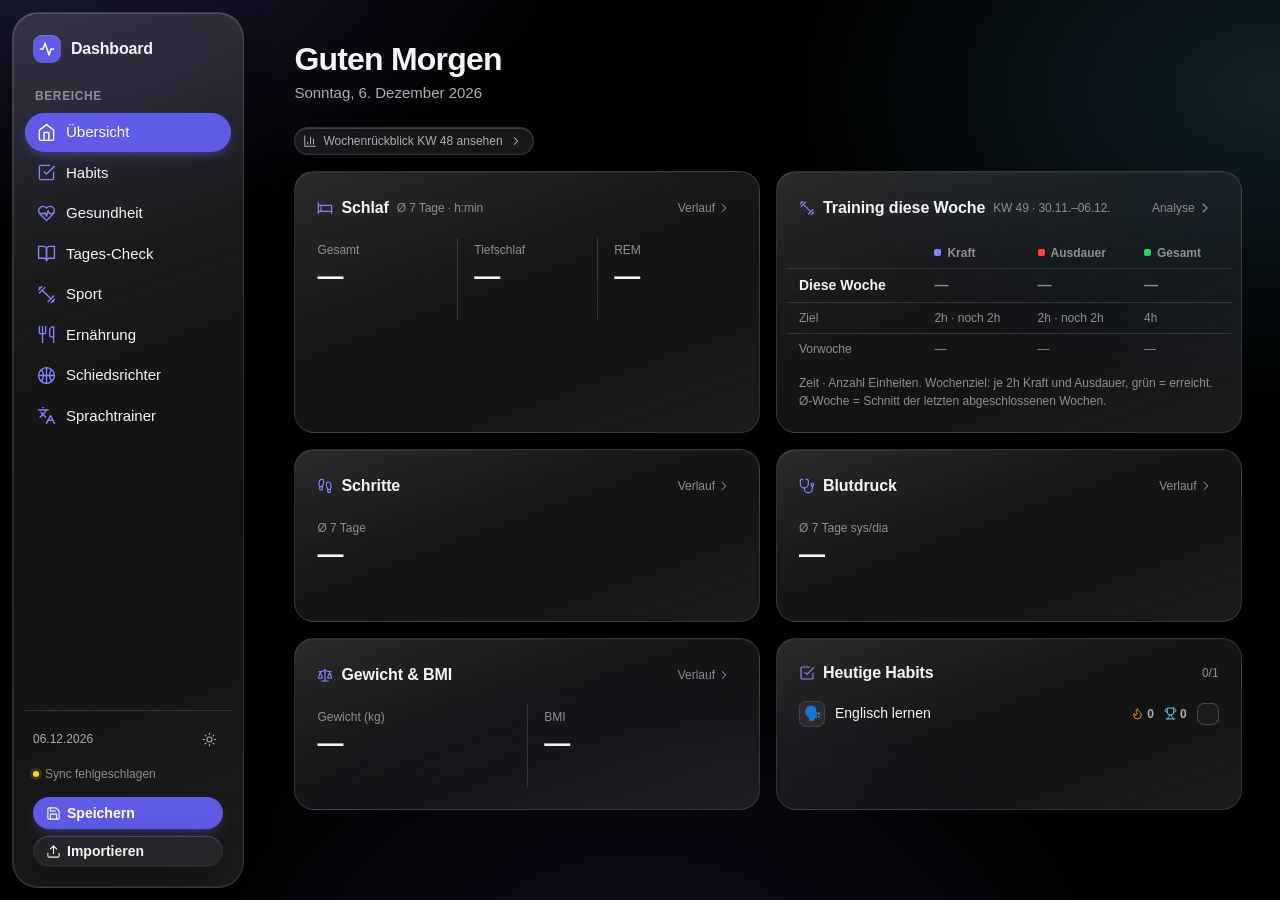
==== commit d36d6ac2: "Primär-Buttons ohne innere Lichtkanten, die auf Pillen wie ein versetzter Rand wirkten Co-Authored-B" ====
--- a/index.html
+++ b/index.html
@@ -114,7 +114,7 @@
   .nav-item { position: relative; display: flex; align-items: center; gap: 10px; padding: 8px 12px; margin-bottom: 2px; cursor: pointer; color: var(--text); font-size: 15px; font-weight: 500; border-radius: 999px; user-select: none; transition: background 0.2s ease, color 0.2s ease; }
   .nav-item .i { width: 19px; height: 19px; color: var(--accent); }
   .nav-item:hover { background: color-mix(in srgb, var(--text) 7%, transparent); }
-  .nav-item.active { color: #fff; background: var(--accent-fill); box-shadow: inset 0 1px 0 rgba(255,255,255,0.22), 0 4px 14px -6px var(--accent-fill); }
+  .nav-item.active { color: #fff; background: var(--accent-fill); box-shadow: 0 4px 14px -6px var(--accent-fill); }
     .nav-item.active .i { color: #fff; }
   .sidebar-footer { margin-top: auto; padding: 14px 8px 0; border-top: 1px solid var(--border); display: flex; flex-direction: column; gap: 6px; }
   .sidebar-meta { display: flex; align-items: center; justify-content: space-between; gap: 8px; margin-bottom: 6px; }
@@ -138,7 +138,7 @@
   }
   .modal { background: var(--glass-strong); box-shadow: inset 0 1px 0 var(--glass-hl), var(--shadow-lg); }
   .subnav, .seg { box-shadow: inset 0 1px 0 var(--glass-hl), 0 1px 3px rgba(0,0,0,0.08); }
-  .mobile-actions .btn-primary { background: var(--accent-fill); border-color: transparent; }
+  .mobile-actions .btn-primary { background: var(--accent-fill); border-color: transparent; box-shadow: 0 6px 16px -8px var(--accent-fill); -webkit-backdrop-filter: none; backdrop-filter: none; }
   /* Dock: dünneres Glas mit Lichtkante oben und Glanz, damit der Grund durchscheint */
   .sidebar, .tabbar { background: var(--glass-sheen), color-mix(in srgb, var(--glass) 78%, transparent); -webkit-backdrop-filter: blur(30px) saturate(200%); backdrop-filter: blur(30px) saturate(200%); box-shadow: inset 0 1px 0 var(--glass-hl), inset 1px 0 0 color-mix(in srgb, var(--glass-hl) 50%, transparent), inset 0 -1px 0 rgba(255,255,255,0.06), var(--glass-shadow); }
   /* Kacheln: Glas statt deckender Fläche */
@@ -271,6 +271,14 @@
   .wr-trend .dot { position: absolute; width: 7px; height: 7px; margin: -3.5px 0 0 -3.5px; border-radius: 50%; background: var(--accent); box-shadow: 0 0 0 2px var(--surface2); }
   .wr-tile-foot { display: flex; flex-direction: column; gap: 2px; font-size: 12px; color: var(--muted); margin-top: auto; padding-top: 8px; border-top: 1px solid var(--border); }
   .wr-tile-delta { white-space: nowrap; }
+  .wr-tile.has-units { cursor: pointer; }
+  .wr-tile.has-units:hover { border-color: var(--border-strong); }
+  .wr-units-sub { color: var(--muted); font-size: 13px; margin: -14px 0 14px; }
+  .wr-units { display: flex; flex-direction: column; list-style: none; font-size: 14px; padding-bottom: env(safe-area-inset-bottom); }
+  .wr-units li { display: grid; grid-template-columns: 84px minmax(0, 1fr) auto; gap: 12px; padding: 12px 0; border-top: 1px solid var(--border); }
+  .wr-unit-d { color: var(--muted); font-variant-numeric: tabular-nums; }
+  .wr-unit-n { color: var(--text); overflow-wrap: anywhere; }
+  .wr-unit-v { color: var(--text-2); font-variant-numeric: tabular-nums; white-space: nowrap; }
   .wr-tile-delta .wr-delta { font-size: 13px; font-weight: 700; }
   @media (max-width: 600px) {
     .wr-tiles { grid-template-columns: 1fr 1fr; gap: 8px; }
@@ -440,7 +448,7 @@
   /* ===== Buttons ===== */
   .btn { display: inline-flex; align-items: center; justify-content: center; gap: 8px; height: 38px; padding: 0 18px; border-radius: 999px; border: 1px solid transparent; cursor: pointer; font-size: 14px; font-weight: 600; line-height: 1; white-space: nowrap; transition: transform 0.2s cubic-bezier(.3,1.4,.6,1), background 0.15s, box-shadow 0.2s; }
   .btn:active { transform: scale(0.96); }
-  .btn-primary { background: var(--accent-fill); color: #fff; box-shadow: inset 0 1px 0 rgba(255,255,255,0.28), inset 0 -1px 0 rgba(0,0,0,0.12), 0 6px 16px -8px var(--accent-fill); }
+  .btn-primary { background: var(--accent-fill); color: #fff; box-shadow: 0 6px 16px -8px var(--accent-fill); } /* keine inneren Lichtkanten: wirken auf Pillen wie ein versetzter Rand */
   .btn-primary:hover { background: var(--accent-fill-hover); }
   .btn-secondary { color: var(--text); }
   .btn-secondary:hover { background: color-mix(in srgb, var(--glass) 70%, var(--text) 8%); }
@@ -2397,6 +2405,15 @@
   </div>
 </div>
 
+<!-- Wochenrückblick: Einheiten einer Trainings-Kachel -->
+<div class="modal-overlay" id="wrUnitsModal" role="dialog" aria-modal="true" aria-labelledby="wrUnitsTitle">
+  <div class="modal">
+    <div class="modal-title"><span class="modal-icon"><svg class="i"><use id="wrUnitsIcon" href="#i-chart"/></svg></span><span id="wrUnitsTitle"></span></div>
+    <div class="wr-units-sub" id="wrUnitsSub"></div>
+    <ul class="wr-units" id="wrUnitsList"></ul>
+  </div>
+</div>
+
 <!-- Eingabe-Modal: Schiedsrichter -->
 <div class="modal-overlay" id="schiriModal">
   <div class="modal modal-wide">
@@ -2965,6 +2982,17 @@
   return out;
 }
 
+// Einheiten der angezeigten Woche je Trainings-Kachel; die Kachel öffnet sie im Fenster
+let wrUnits = {};
+const WR_UNIT_ICON = { Krafttraining: 'i-dumbbell', Ausdauer: 'i-activity', 'Schiri & Sauna': 'i-flame' };
+function openWrUnits(key) {
+  const u = wrUnits[key] || [];
+  document.getElementById('wrUnitsTitle').textContent = key;
+  document.getElementById('wrUnitsIcon').setAttribute('href', '#' + (WR_UNIT_ICON[key] || 'i-chart'));
+  document.getElementById('wrUnitsSub').textContent = `${wrUnits.range} · ${u.length} ${u.length === 1 ? 'Einheit' : 'Einheiten'}`;
+  document.getElementById('wrUnitsList').innerHTML = u.map(x => x.html).join('');
+  openModal('wrUnitsModal');
+}
 function toggleWeekReview(open) {
   weekReviewOpen = open;
   if(open) weekReviewOffset = 0;
@@ -3236,16 +3264,32 @@
   const summary = alcLine
     + (focus && weekReviewOffset === 0 ? `<div class="wr-line focus"><b>Fokus diese Woche</b><span>${WEEK_FOCUS[focus.key]}</span></div>` : '');
   const insights = weekInsights(cur.to);
+  // Einzelne Einheiten der Woche hinter den Trainings-Kacheln (Klick auf die Kachel klappt sie auf)
+  const inCur = x => x.date >= from && x.date <= cur.to;
+  const wd = d => new Date(d + 'T12:00:00').toLocaleDateString('de-DE', { weekday: 'short', day: '2-digit', month: '2-digit' });
+  const unit = (date, name, min) => ({ date, html: `<li><span class="wr-unit-d">${wd(date)}</span><span class="wr-unit-n">${escHtml(name)}</span><span class="wr-unit-v">${min ? fmtDur(min) : ''}</span></li>` });
+  const sess = sportSessions().filter(inCur);
+  const exNames = x => x.items.map(e => e.uebung).join(', ');
+  // Wie trainingMinutes: alle Schiri-Spiele zählen als Ausdauer, deshalb hier direkt aus schiri_spiele
+  const games = DB.get('schiri_spiele', []).filter(inCur).map(g => unit(g.date, `Schiri: ${g.heim} – ${g.gast}`, parseDur(g.dauer)));
+  const saunas = sess.filter(x => x.kind === 'sauna').map(x => unit(x.date, 'Sauna', parseFloat(x.min)));
+  const UNITS = {
+    Krafttraining: sess.filter(x => x.kind === 'kraft').map(x => unit(x.date, exNames(x), parseFloat(x.dauer))),
+    Ausdauer: [...sess.filter(x => x.kind === 'cardio' && !x.schiriId).map(x => unit(x.date, exNames(x), x.items.reduce((a, e) => a + (parseDur(e.min) || 0), 0))), ...games],
+    'Schiri & Sauna': [...games, ...saunas],
+  };
+  const unitsOf = r => (UNITS[r.key] || []).sort((a, b) => a.date.localeCompare(b.date));
+  wrUnits = { range: `KW ${isoWeek(from)} · ${dm(from)}–${dm(cur.to)}`, ...UNITS };
 
   document.getElementById('weekReviewBody').innerHTML = lifestyleHtml(weeks, from, cur.to, { ...sc, diff: sp.of ? sc.good - sp.good : null })
     + (summary ? `<div class="wr-summary">${summary}</div>` : '')
     + `<div class="wr-head wr-tiles-head">Kennzahlen KW ${isoWeek(from)} · gegen Vorwoche</div>
-    <div class="wr-tiles">${rows.map(r => `<div class="wr-tile ${r.rating ? r.rating.cls.replace('rating-', 'is-') : ''}">
+    <div class="wr-tiles">${rows.map(r => { const u = unitsOf(r); return `<div class="wr-tile ${r.rating ? r.rating.cls.replace('rating-', 'is-') : ''}${u.length ? ' has-units' : ''}"${u.length ? ` onclick="openWrUnits('${r.key}')" aria-haspopup="dialog" aria-label="${r.key}: ${u.length} ${u.length === 1 ? 'Einheit' : 'Einheiten'} anzeigen"` : ''}>
       <div class="wr-tile-top"><span class="wr-tile-name">${r.key}</span>${r.rating ? chip(r.rating) : ''}</div>
       <div class="wr-tile-val">${r.cur}</div>
       ${goalBar(r)}${trend(weeks.map(r.v))}
       <div class="wr-tile-foot"><span class="wr-tile-delta">${r.delta}</span><span>Vorwoche ${r.prev}</span></div>
-    </div>`).join('')}</div>`
+    </div>`; }).join('')}</div>`
     + (insights.length ? `<div class="wr-summary wr-insights"><div class="wr-head">Zusammenhänge · letzte 8 Wochen</div>${insights.map(([k, v]) => `<div class="wr-line"><b>${k}</b><span>${v}</span></div>`).join('')}</div>` : '');
 }
 
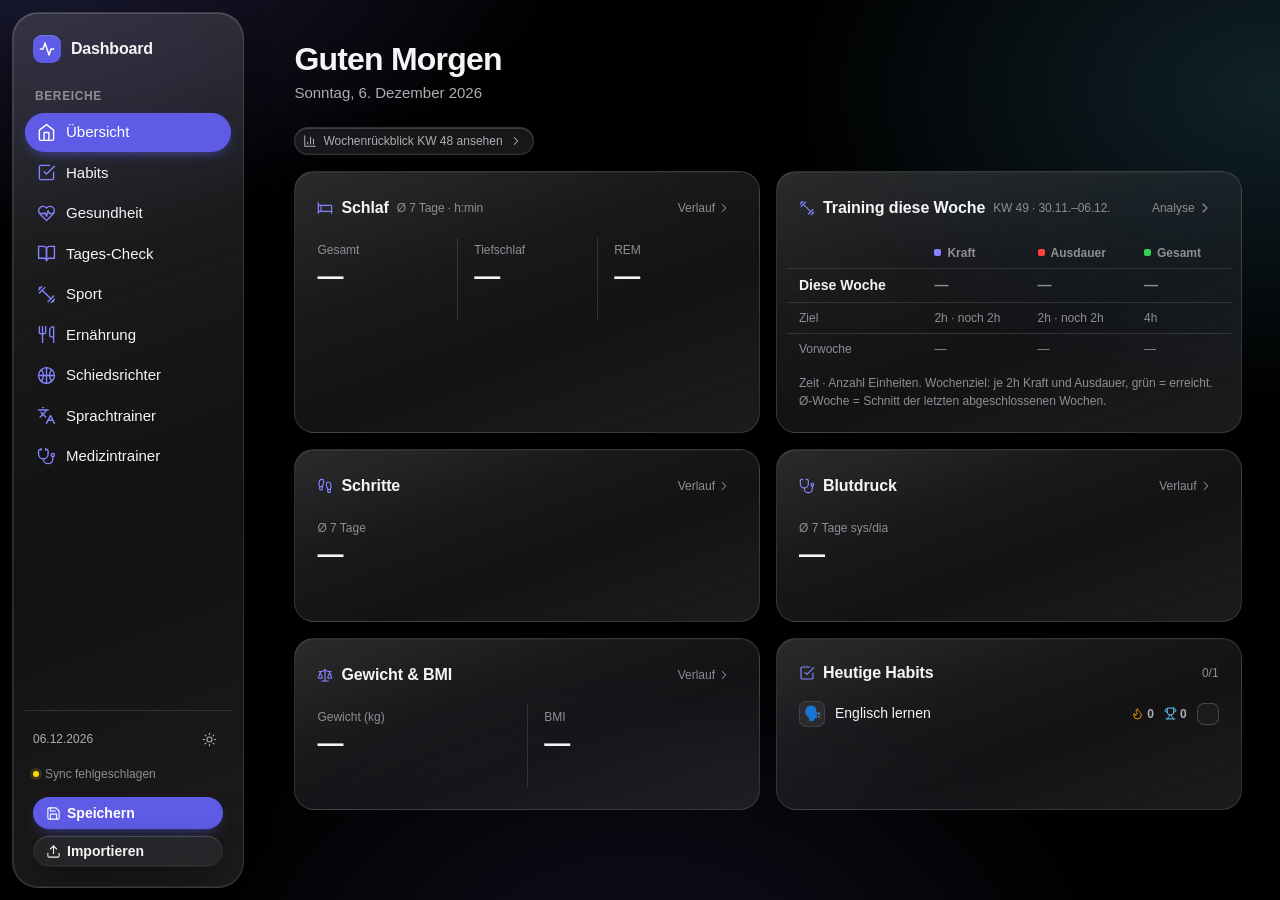
==== commit 01bbca16: "Medizintrainer: Grundlagen-Karteikarten nach dem Muster des Sprachtrainers 276 Lernkarten in 14 Fäch" ====
--- a/index.html
+++ b/index.html
@@ -1234,6 +1234,7 @@
   <symbol id="i-dumbbell" viewBox="0 0 24 24"><path d="m6.5 6.5 11 11"/><path d="m21 21-1-1"/><path d="m3 3 1 1"/><path d="m18 22 4-4"/><path d="m2 6 4-4"/><path d="m3 10 7-7"/><path d="m14 21 7-7"/></symbol>
   <symbol id="i-utensils" viewBox="0 0 24 24"><path d="M3 2v7c0 1.1.9 2 2 2h4a2 2 0 0 0 2-2V2"/><path d="M7 2v20"/><path d="M21 15V2a5 5 0 0 0-5 5v6c0 1.1.9 2 2 2h3Zm0 0v7"/></symbol>
   <symbol id="i-lang" viewBox="0 0 24 24"><path d="m5 8 6 6"/><path d="m4 14 6-6 2-3"/><path d="M2 5h12"/><path d="M7 2h1"/><path d="m22 22-5-10-5 10"/><path d="M14 18h6"/></symbol>
+  <symbol id="i-med" viewBox="0 0 24 24"><path d="M11 2v2"/><path d="M5 2v2"/><path d="M5 3H4a2 2 0 0 0-2 2v4a6 6 0 0 0 12 0V5a2 2 0 0 0-2-2h-1"/><path d="M8 15a6 6 0 0 0 12 0v-3"/><circle cx="20" cy="10" r="2"/></symbol>
   <symbol id="i-ball" viewBox="0 0 24 24"><circle cx="12" cy="12" r="10"/><path d="M12 2v20"/><path d="M2 12h20"/><path d="M5.6 4.4a14 14 0 0 1 0 15.2"/><path d="M18.4 4.4a14 14 0 0 0 0 15.2"/></symbol>
   <symbol id="i-sun" viewBox="0 0 24 24"><circle cx="12" cy="12" r="4"/><path d="M12 2v2"/><path d="M12 20v2"/><path d="m4.93 4.93 1.41 1.41"/><path d="m17.66 17.66 1.41 1.41"/><path d="M2 12h2"/><path d="M20 12h2"/><path d="m6.34 17.66-1.41 1.41"/><path d="m19.07 4.93-1.41 1.41"/></symbol>
   <symbol id="i-moon" viewBox="0 0 24 24"><path d="M12 3a6 6 0 0 0 9 9 9 9 0 1 1-9-9Z"/></symbol>
@@ -1288,6 +1289,7 @@
   <button type="button" class="nav-item" onclick="nav('ernaehrung')"><svg class="i"><use href="#i-utensils"/></svg><span>Ernährung</span></button>
   <button type="button" class="nav-item" onclick="nav('schiri')"><svg class="i"><use href="#i-ball"/></svg><span>Schiedsrichter</span></button>
   <button type="button" class="nav-item" onclick="nav('sprache')"><svg class="i"><use href="#i-lang"/></svg><span>Sprachtrainer</span></button>
+  <button type="button" class="nav-item" onclick="nav('medizin')"><svg class="i"><use href="#i-med"/></svg><span>Medizintrainer</span></button>
   <div class="sidebar-footer">
     <div class="sidebar-meta">
       <div class="date-display" id="sidebarDate"></div>
@@ -1736,8 +1738,16 @@
 
 <!-- SPRACHTRAINER -->
 <div id="page-sprache" class="page">
+  <div class="page-switch"><div class="subnav" role="tablist" aria-label="Sprache oder Medizin"><button class="subnav-btn active" role="tab" aria-selected="true" onclick="nav('sprache')"><svg class="i"><use href="#i-lang"/></svg>Sprache</button><button class="subnav-btn" role="tab" aria-selected="false" onclick="nav('medizin')"><svg class="i"><use href="#i-med"/></svg>Medizin</button></div></div>
   <iframe id="spracheFrame" class="sprache-frame" title="Sprachtrainer Englisch" allow="microphone"></iframe>
   <div id="spracheFehlt" hidden></div>
+</div>
+
+<!-- MEDIZINTRAINER -->
+<div id="page-medizin" class="page">
+  <div class="page-switch"><div class="subnav" role="tablist" aria-label="Sprache oder Medizin"><button class="subnav-btn" role="tab" aria-selected="false" onclick="nav('sprache')"><svg class="i"><use href="#i-lang"/></svg>Sprache</button><button class="subnav-btn active" role="tab" aria-selected="true" onclick="nav('medizin')"><svg class="i"><use href="#i-med"/></svg>Medizin</button></div></div>
+  <iframe id="medizinFrame" class="sprache-frame" title="Medizintrainer Grundlagen"></iframe>
+  <div id="medizinFehlt" hidden></div>
 </div>
 
 </main>
@@ -1751,7 +1761,7 @@
   <button type="button" class="tab-item" onclick="nav('journal')" aria-label="Tages-Check"><svg class="i"><use href="#i-book"/></svg><span>Check</span></button>
   <button type="button" class="tab-item" onclick="nav('sport')"><svg class="i"><use href="#i-dumbbell"/></svg><span>Sport</span></button>
   <button type="button" class="tab-item" onclick="nav('ernaehrung')" aria-label="Ernährung"><svg class="i"><use href="#i-utensils"/></svg><span>Essen</span></button>
-  <button type="button" class="tab-item" onclick="nav('sprache')" aria-label="Sprachtrainer"><svg class="i"><use href="#i-lang"/></svg><span>Sprache</span></button>
+  <button type="button" class="tab-item" onclick="nav('sprache')" aria-label="Sprach- und Medizintrainer"><svg class="i"><use href="#i-lang"/></svg><span>Lernen</span></button>
 </nav>
 
 <!-- Modal: Habit hinzufügen -->
@@ -2559,8 +2569,8 @@
 function nav(page) {
   document.querySelectorAll('.page').forEach(p => p.classList.remove('active'));
   document.getElementById('page-' + page).classList.add('active');
-  // Auf dem iPhone teilen sich Sport und Schiri einen Tab
-  const tabPage = page === 'schiri' ? 'sport' : page;
+  // Auf dem iPhone teilen sich Sport und Schiri sowie Sprache und Medizin je einen Tab
+  const tabPage = page === 'schiri' ? 'sport' : page === 'medizin' ? 'sprache' : page;
   const mark = (sel, p) => document.querySelectorAll(sel).forEach(n => {
     const on = !!n.getAttribute('onclick')?.includes("'" + p + "'");
     n.classList.toggle('active', on);
@@ -2577,6 +2587,7 @@
   if(page === 'ernaehrung') { ddView = ernView = ddToday(); renderTracker(); }
   if(page === 'schiri') renderSchiri();
   if(page === 'sprache') openSprache();
+  if(page === 'medizin') openMedizin();
 }
 
 // ===== SUBTABS (Erfassen / Analytics je Seite) =====
@@ -5318,21 +5329,22 @@
 // (20 Antworten), wird das Sprach-Habit abgehakt – nur gesetzt, nie zurückgenommen.
 const SPRACHE_KEY = 'sprachtrainer-en-v1';
 const SPRACHE_GOAL = RULES.VOCAB_GOAL;
-function openSprache() {
-  const f = document.getElementById('spracheFrame');
+function openSprache() { openTrainer('sprache', 'Sprachtrainer', 'spracheTheme'); }
+function openTrainer(dir, name, themeFn) {
+  const f = document.getElementById(dir + 'Frame');
   if(!f.getAttribute('src')) {
-    // Fehlt sprache/index.html auf dem Server, liefert der Host die Startseite aus – dann Hinweis statt Dashboard im Dashboard
+    // Fehlt <dir>/index.html auf dem Server, liefert der Host die Startseite aus – dann Hinweis statt Dashboard im Dashboard
     f.onload = () => {
       let fehlt = false;
-      try { fehlt = !!f.contentDocument?.getElementById('page-sprache'); } catch(e) {}
+      try { fehlt = !!f.contentDocument?.getElementById('page-' + dir); } catch(e) {}
       f.hidden = fehlt;
-      const box = document.getElementById('spracheFehlt');
+      const box = document.getElementById(dir + 'Fehlt');
       box.hidden = !fehlt;
-      if(fehlt) box.innerHTML = emptyState('Sprachtrainer nicht gefunden', 'Die Datei sprache/index.html fehlt auf dem Server. Lade den Ordner „sprache“ zusätzlich zur index.html hoch.');
+      if(fehlt) box.innerHTML = emptyState(name + ' nicht gefunden', `Die Datei ${dir}/index.html fehlt auf dem Server. Lade den Ordner „${dir}“ zusätzlich zur index.html hoch.`);
     };
-    f.src = 'sprache/index.html';
+    f.src = dir + '/index.html';
   }
-  else f.contentWindow?.spracheTheme?.();
+  else f.contentWindow?.[themeFn]?.();
 }
 // Sprach-Habit suchen, beim ersten Mal anlegen
 function spracheHabit() {
@@ -5366,6 +5378,43 @@
   log[date] = true;
   DB.set('habit_log_' + h.id, log);
   toast('🗣️ Sprach-Habit automatisch abgehakt ✓');
+}
+
+// ===== MEDIZINTRAINER =====
+// Wie der Sprachtrainer: eigener localStorage-Schlüssel, Tagesziel erreicht → Medizin-Habit abhaken
+const MEDIZIN_KEY = 'medizintrainer-v1';
+const MEDIZIN_GOAL = RULES.MED_GOAL;
+function openMedizin() { openTrainer('medizin', 'Medizintrainer', 'medizinTheme'); }
+function medizinHabit() {
+  const habits = DB.get('habits', []);
+  let h = habits.find(x => /medizin/i.test(x.name));
+  if(!h) {
+    h = { id: Date.now().toString(), name: 'Medizin lernen', emoji: '🩺', goal: `${MEDIZIN_GOAL} Antworten im Medizintrainer`, created: today() };
+    habits.push(h);
+    DB.set('habits', habits);
+  }
+  return h;
+}
+function syncMedizinHabit() {
+  let st = null;
+  try { st = JSON.parse(localStorage.getItem(MEDIZIN_KEY)); } catch(e) {}
+  const days = (st && st.days) || {};
+  if(!Object.keys(days).length) return; // Habit erst anlegen, wenn der Trainer benutzt wurde
+  const h = medizinHabit();
+  const log = DB.get('habit_log_' + h.id, {});
+  let changed = false;
+  Object.keys(days).forEach(d => { if((days[d].n || 0) >= MEDIZIN_GOAL && !log[d]) { log[d] = true; changed = true; } });
+  if(changed) DB.set('habit_log_' + h.id, log);
+}
+function medizinGeaendert(date, n, goal) {
+  queueSync();
+  if(n < (goal || MEDIZIN_GOAL)) return;
+  const h = medizinHabit();
+  const log = DB.get('habit_log_' + h.id, {});
+  if(log[date]) return;
+  log[date] = true;
+  DB.set('habit_log_' + h.id, log);
+  toast('🩺 Medizin-Habit automatisch abgehakt ✓');
 }
 
 function checkJournalHabit(date) {
@@ -7022,6 +7071,7 @@
   else if(active === 'sport') { if(document.getElementById('sport-analytics').classList.contains('active')) renderSportAnalytics(); }
   else if(active === 'ernaehrung') renderTrackerCharts();
   document.getElementById('spracheFrame').contentWindow?.spracheTheme?.();
+  document.getElementById('medizinFrame').contentWindow?.medizinTheme?.();
 }
 (function() {
   if(localStorage.getItem('theme') === 'light') {
@@ -7187,6 +7237,7 @@
 pullState().then(() => {
   syncKcalHabitFromNutrition();
   syncSpracheHabit();
+  syncMedizinHabit();
   renderOverview();
   // Direktlink auf eine Seite, z. B. …/#ernaehrung
   const page = location.hash.slice(1);
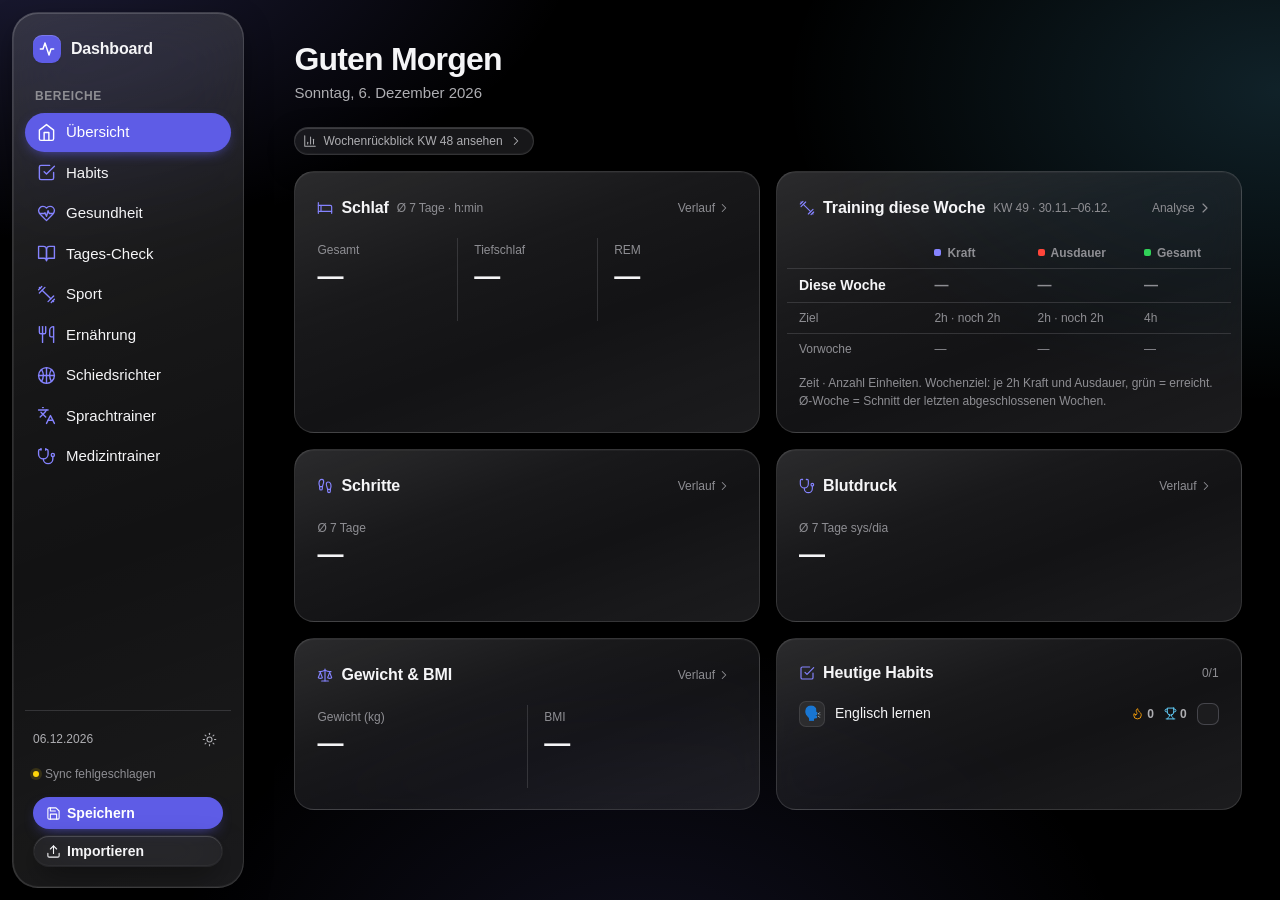
==== commit bd3be812: "Übersicht: Habits-Kachel streckt die KPI-Kacheln nicht mehr, lange Listen scrollen innen Co-Authored" ====
--- a/index.html
+++ b/index.html
@@ -432,6 +432,11 @@
   .kpi-card .spark { margin-top: auto; padding-top: 14px; }
   .overview-groups { display: grid; grid-template-columns: 1fr 1fr; gap: 16px; }
   .overview-bottom { display: grid; grid-template-columns: 1fr 1fr 1.3fr 1.7fr; gap: 16px; }
+  /* Habits-Kachel gibt die Zeilenhöhe nicht vor (sonst wachsen die KPI-Kacheln mit), viele Habits scrollen innen */
+  @media (min-width: 768px) {
+    .overview-habits { display: flex; flex-direction: column; height: 0; min-height: 100%; }
+    #overviewHabits { flex: 1; min-height: 0; overflow-y: auto; }
+  }
   .stat-group-3 { display: grid; grid-template-columns: repeat(3, 1fr); gap: 0; }
   .stat-group-2 { display: grid; grid-template-columns: repeat(2, 1fr); gap: 0; }
   .stat-group-3 > .stat + .stat, .stat-group-2 > .stat + .stat { border-left: 1px solid var(--border); padding-left: 16px; }
@@ -5389,8 +5394,11 @@
   const habits = DB.get('habits', []);
   let h = habits.find(x => /medizin/i.test(x.name));
   if(!h) {
-    h = { id: Date.now().toString(), name: 'Medizin lernen', emoji: '🩺', goal: `${MEDIZIN_GOAL} Antworten im Medizintrainer`, created: today() };
+    h = { id: Date.now().toString(), name: 'Medizin lernen', emoji: '🧠', goal: `${MEDIZIN_GOAL} Antworten im Medizintrainer`, created: today() };
     habits.push(h);
+    DB.set('habits', habits);
+  } else if(h.emoji === '🩺') { // 🩺 ist auf dem Mac nur ein blasses graues Stethoskop
+    h.emoji = '🧠';
     DB.set('habits', habits);
   }
   return h;
@@ -5414,7 +5422,7 @@
   if(log[date]) return;
   log[date] = true;
   DB.set('habit_log_' + h.id, log);
-  toast('🩺 Medizin-Habit automatisch abgehakt ✓');
+  toast('🧠 Medizin-Habit automatisch abgehakt ✓');
 }
 
 function checkJournalHabit(date) {
